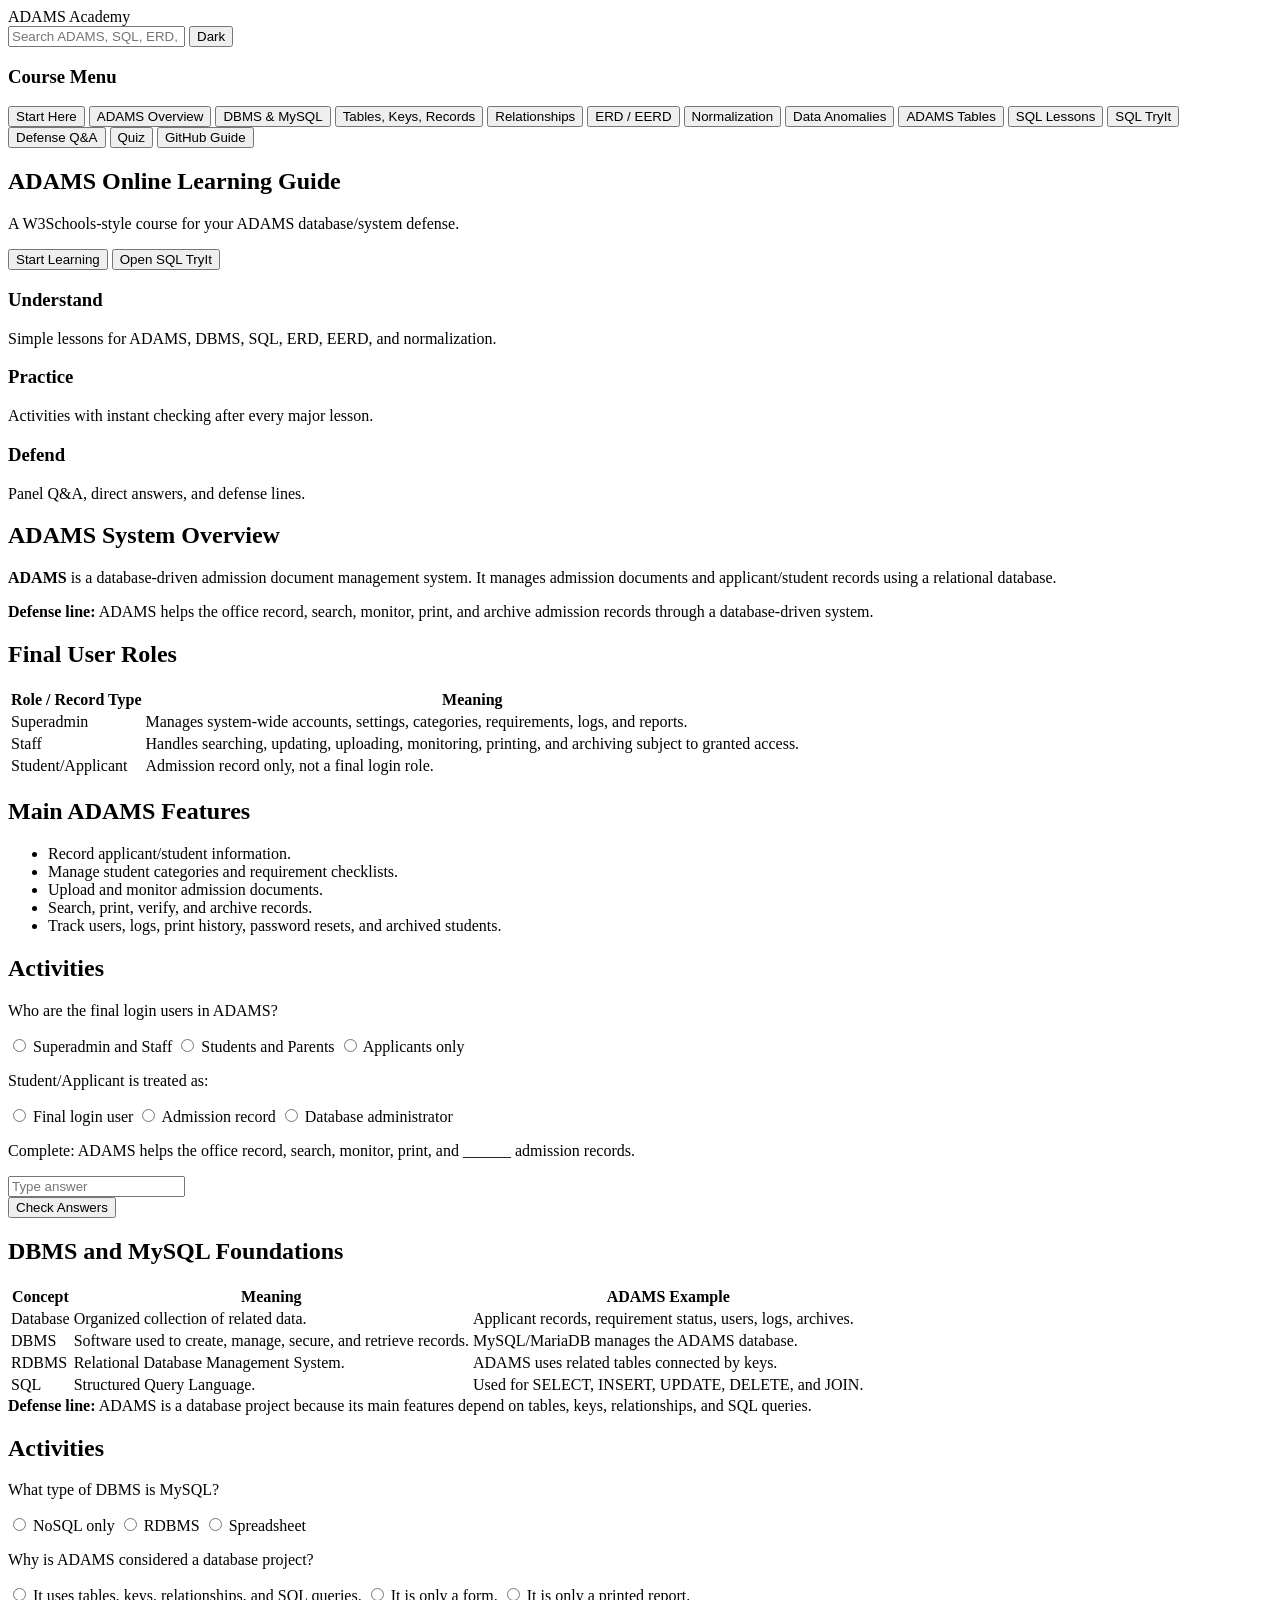
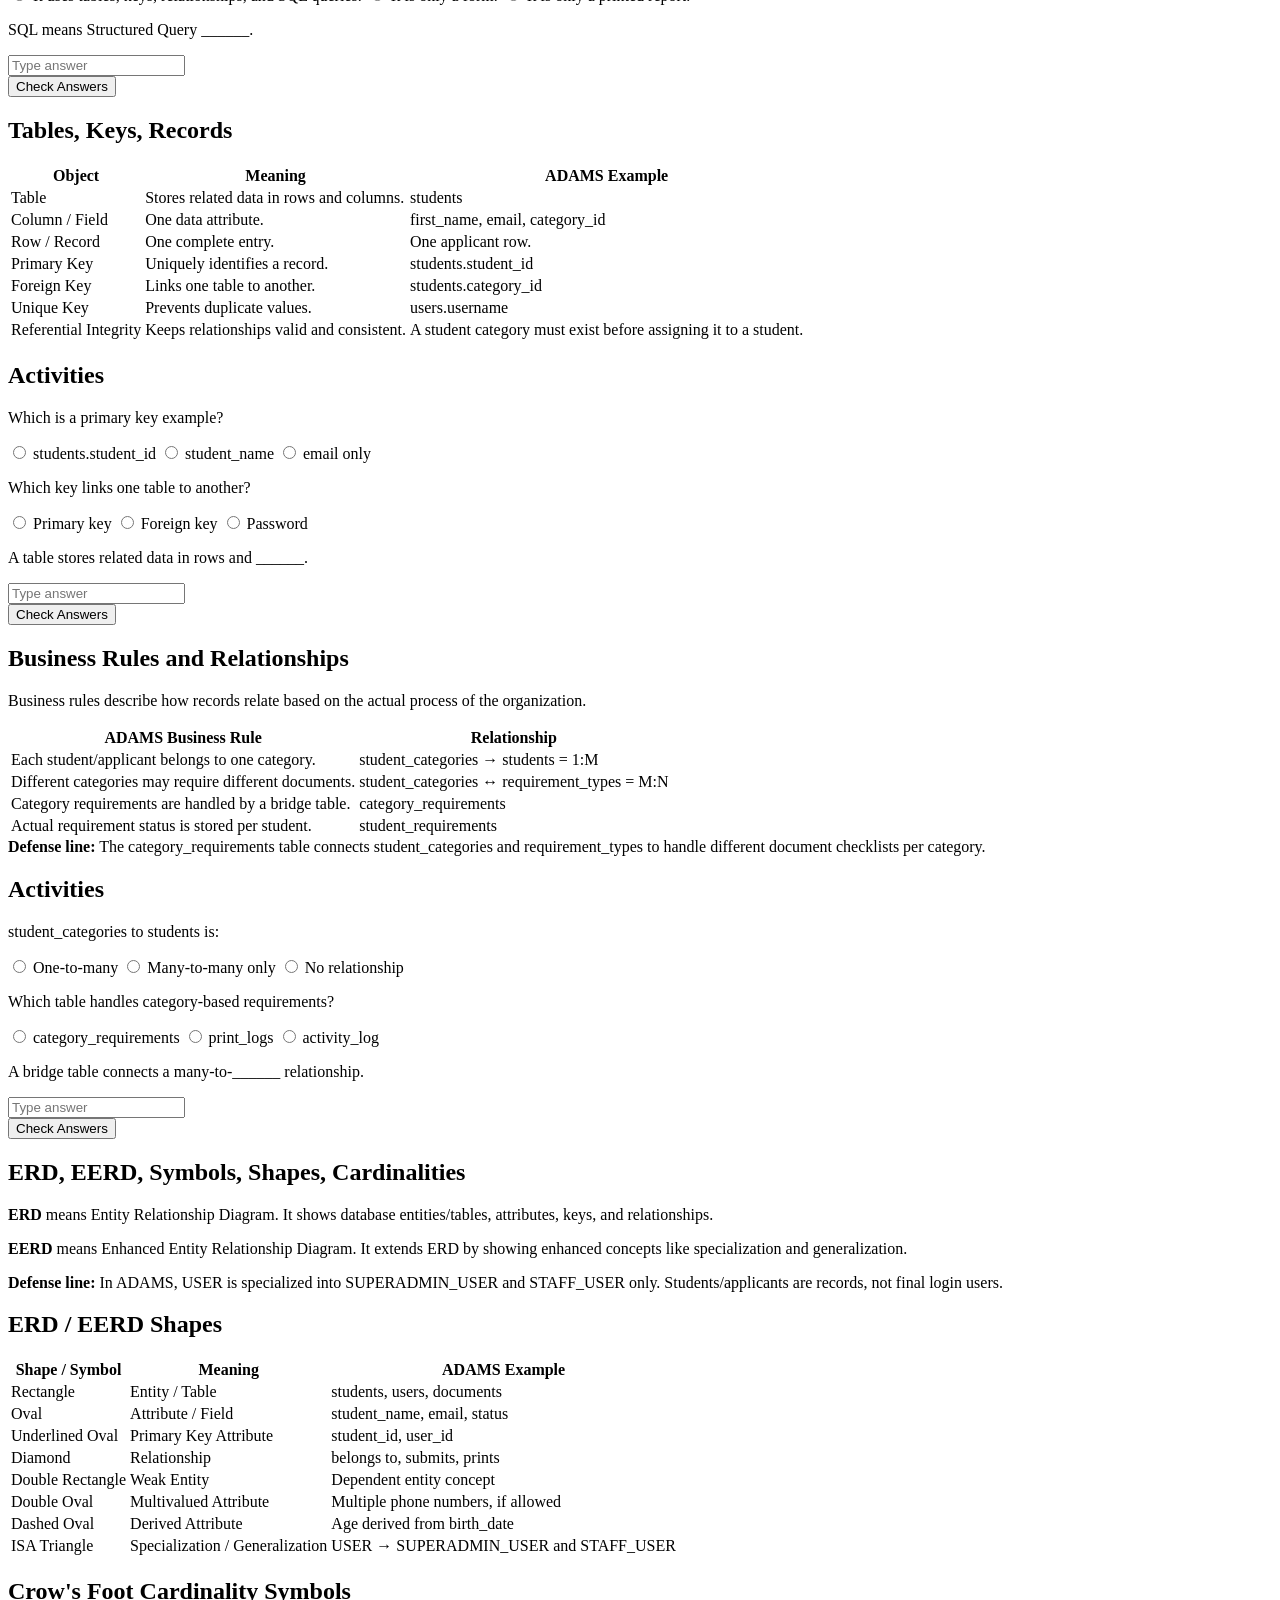
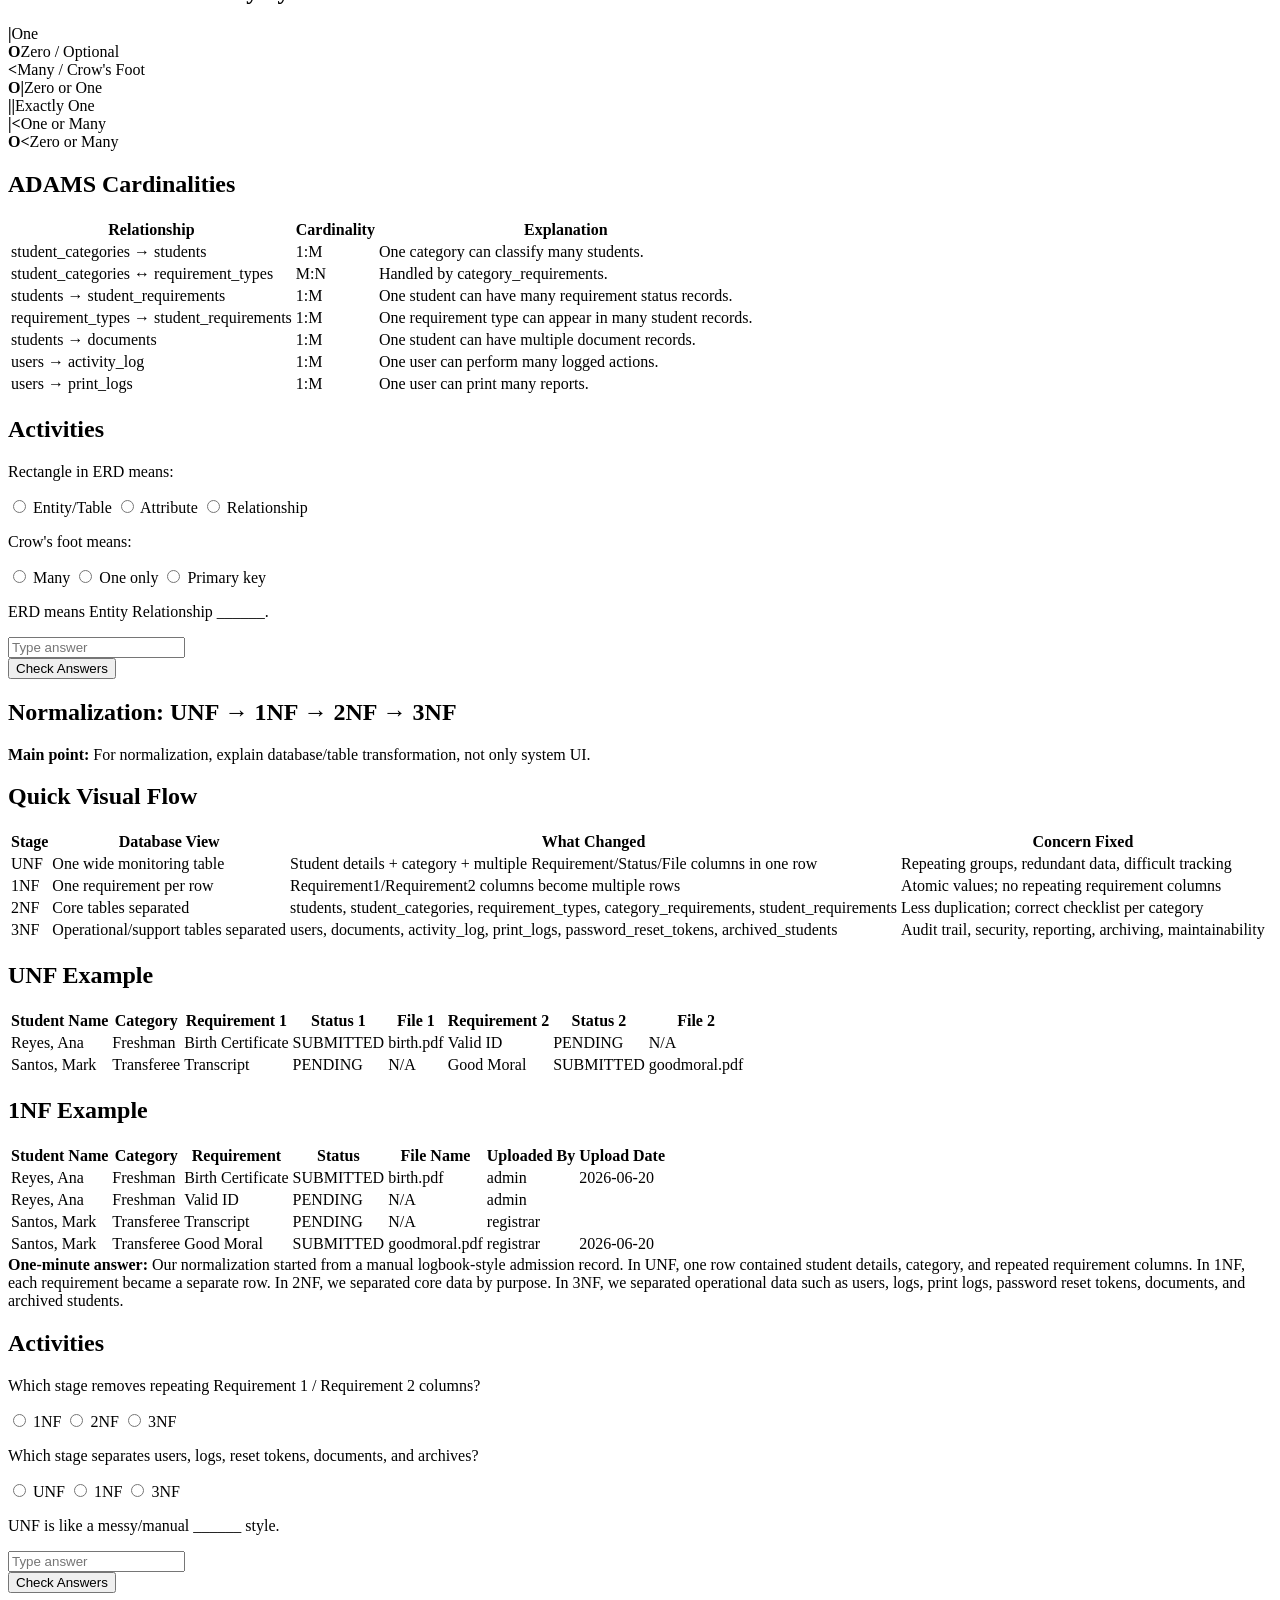
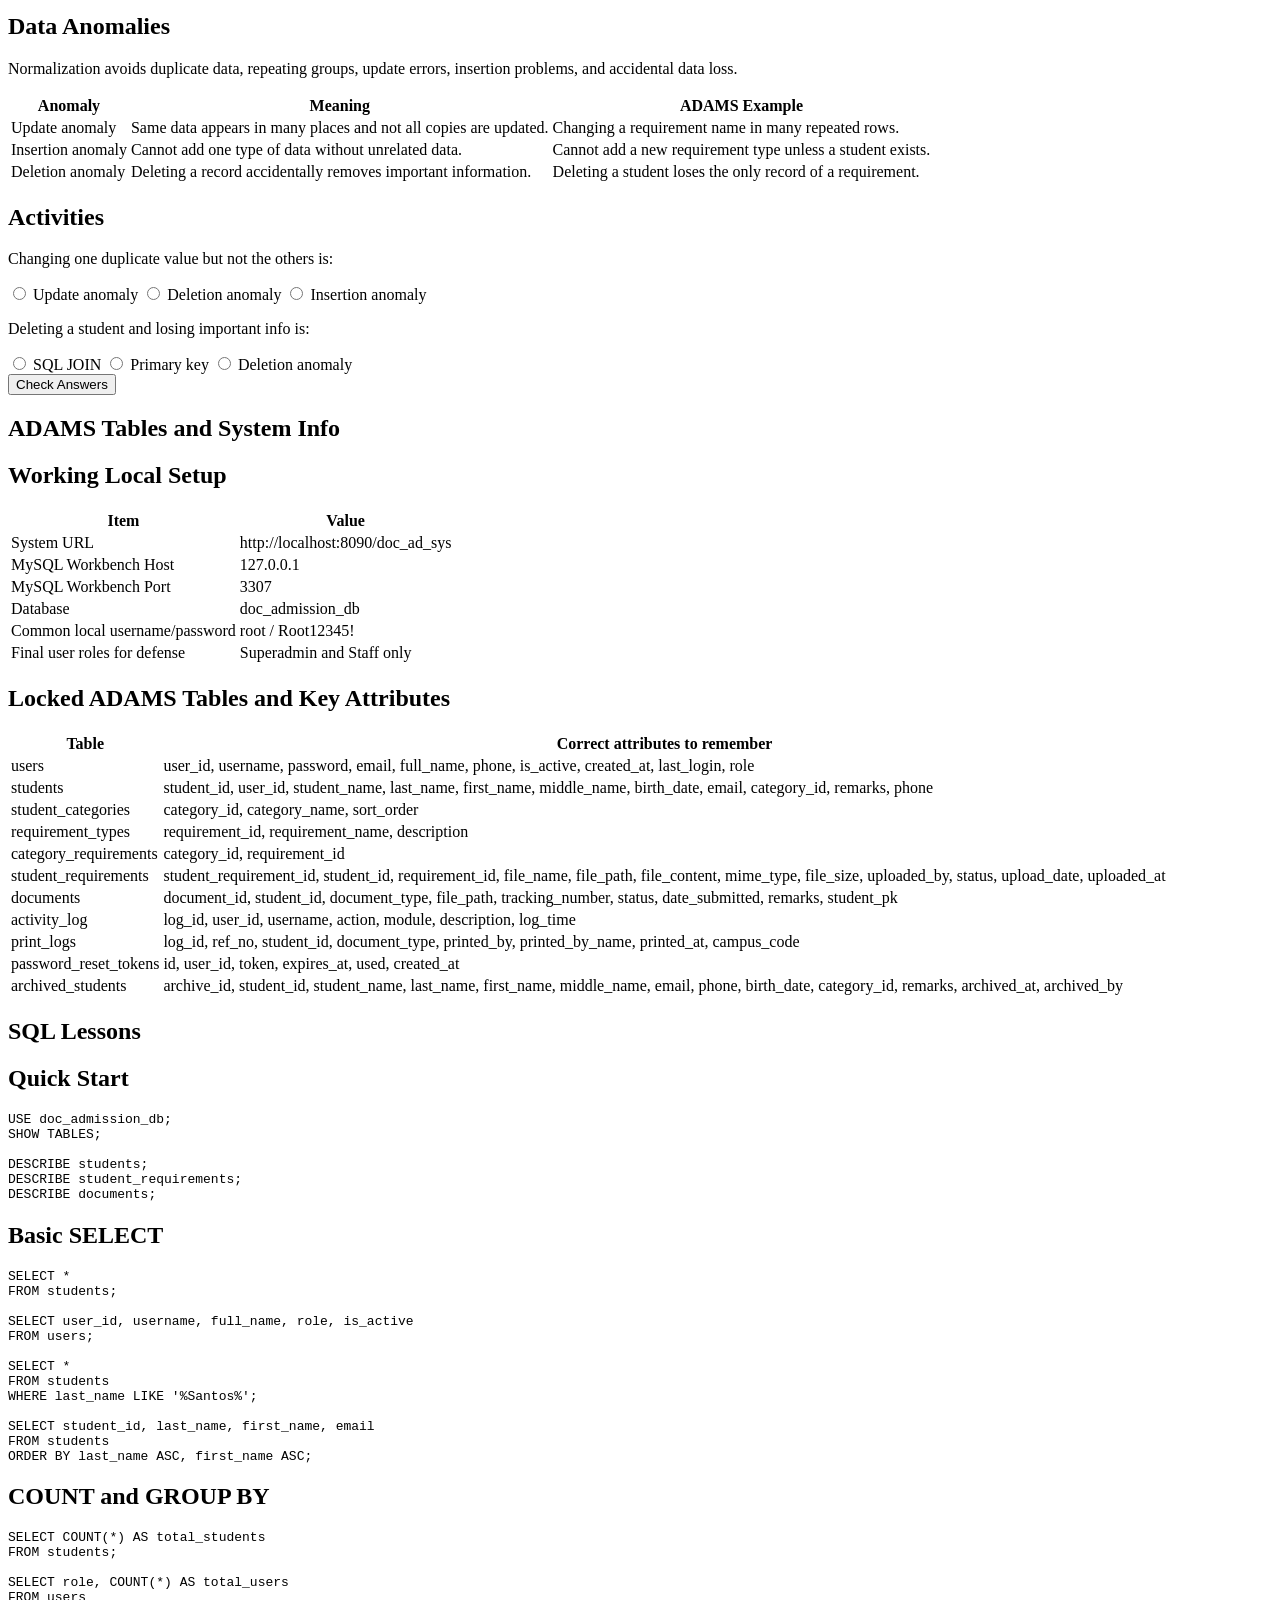
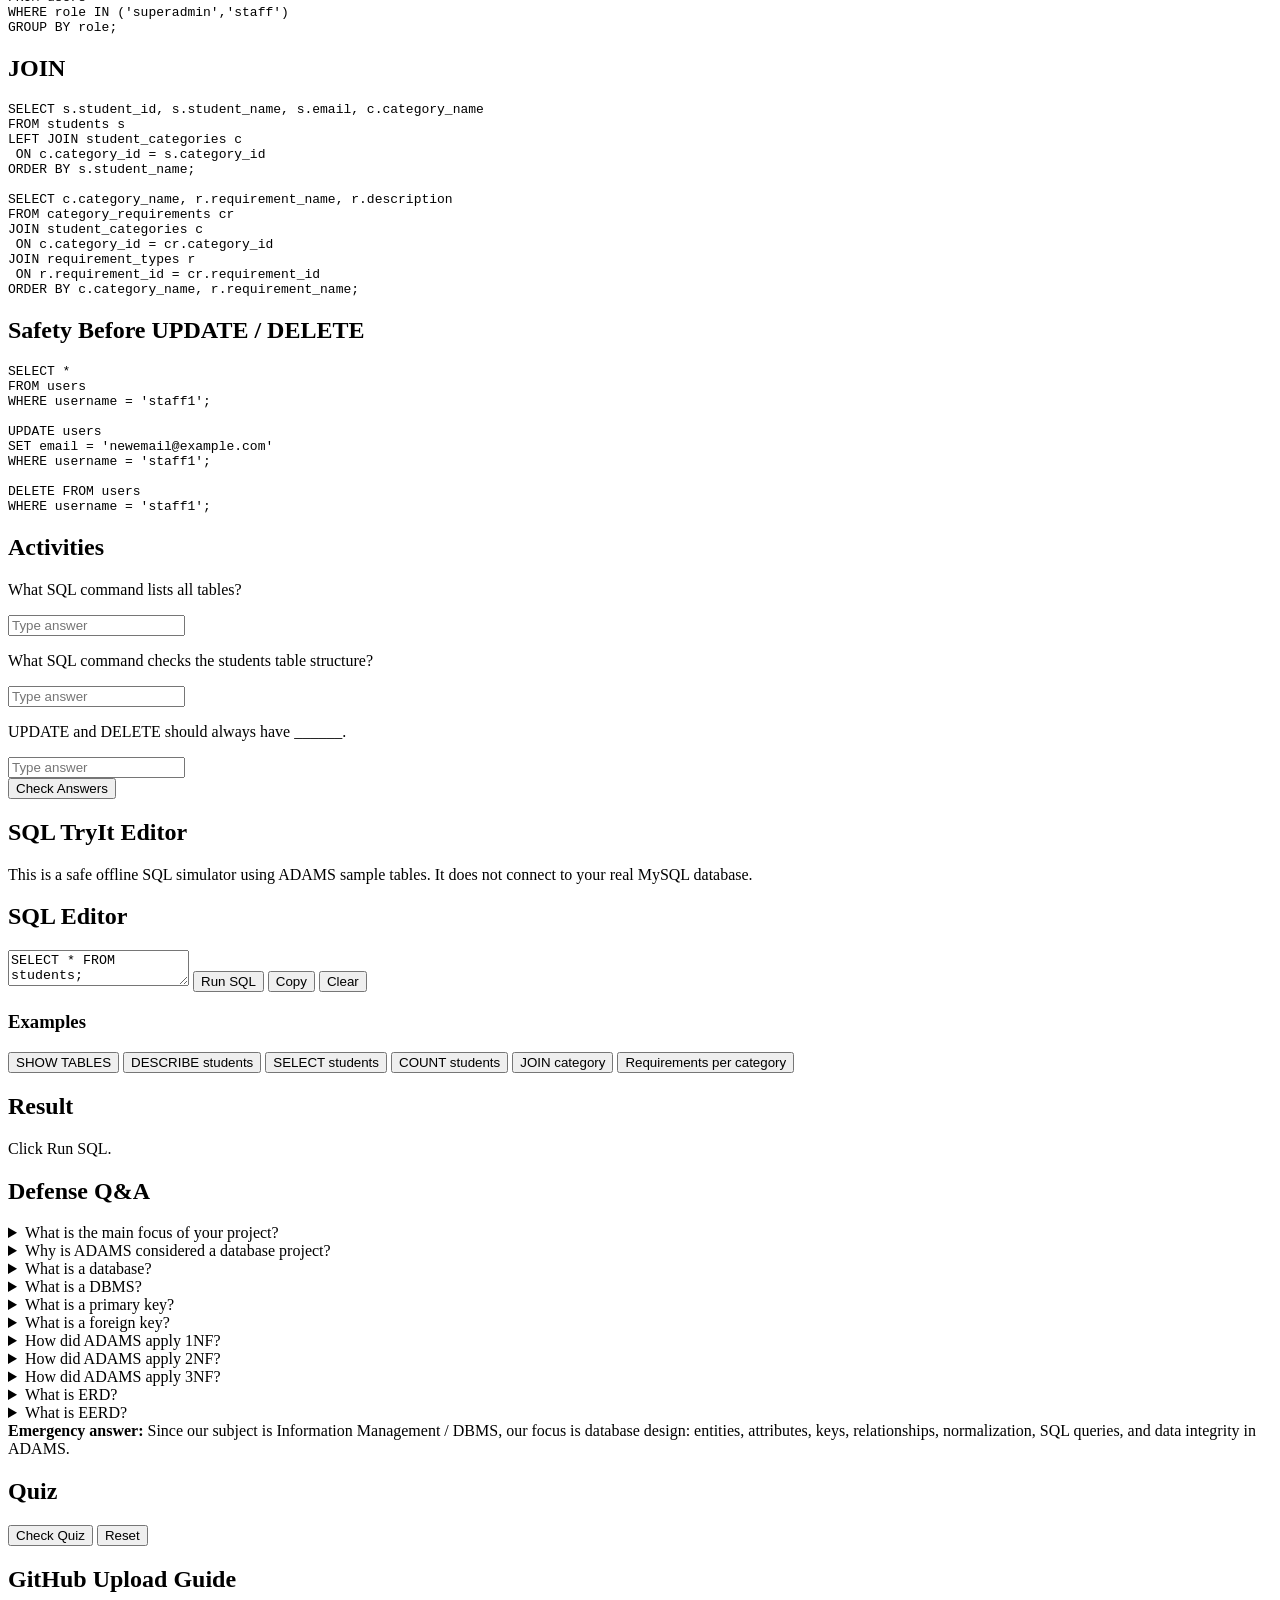
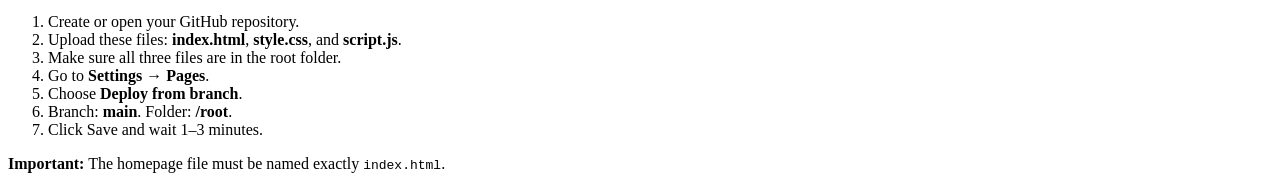
==== index.html @ 642e455b "Create index.html" ====
<!DOCTYPE html>
<html lang="en">
<head>
  <meta charset="UTF-8" />
  <meta name="viewport" content="width=device-width, initial-scale=1.0" />
  <title>ADAMS Online Learning Guide</title>
  <link rel="stylesheet" href="style.css" />
</head>
<body>
<header class="topbar">
  <div class="brand"><span>ADAMS</span> Academy</div>
  <input id="searchBox" type="text" placeholder="Search ADAMS, SQL, ERD, EERD, Normalization..." />
  <button onclick="toggleDark()">Dark</button>
</header>

<div class="layout">
  <aside class="sidebar">
    <h3>Course Menu</h3>
    <button onclick="showPage('home')">Start Here</button>
    <button onclick="showPage('overview')">ADAMS Overview</button>
    <button onclick="showPage('dbms')">DBMS & MySQL</button>
    <button onclick="showPage('objects')">Tables, Keys, Records</button>
    <button onclick="showPage('relationships')">Relationships</button>
    <button onclick="showPage('erd')">ERD / EERD</button>
    <button onclick="showPage('normalization')">Normalization</button>
    <button onclick="showPage('anomalies')">Data Anomalies</button>
    <button onclick="showPage('schema')">ADAMS Tables</button>
    <button onclick="showPage('sql')">SQL Lessons</button>
    <button onclick="showPage('tryit')">SQL TryIt</button>
    <button onclick="showPage('defense')">Defense Q&A</button>
    <button onclick="showPage('quiz')">Quiz</button>
    <button onclick="showPage('github')">GitHub Guide</button>
  </aside>

  <main class="content">
    <section id="home" class="page active">
      <div class="hero">
        <h1>ADAMS Online Learning Guide</h1>
        <p>A W3Schools-style course for your ADAMS database/system defense.</p>
        <button onclick="showPage('overview')">Start Learning</button>
        <button onclick="showPage('tryit')">Open SQL TryIt</button>
      </div>

      <div class="cards">
        <div class="card"><h3>Understand</h3><p>Simple lessons for ADAMS, DBMS, SQL, ERD, EERD, and normalization.</p></div>
        <div class="card"><h3>Practice</h3><p>Activities with instant checking after every major lesson.</p></div>
        <div class="card"><h3>Defend</h3><p>Panel Q&A, direct answers, and defense lines.</p></div>
      </div>
    </section>

    <section id="overview" class="page">
      <h1>ADAMS System Overview</h1>
      <p><b>ADAMS</b> is a database-driven admission document management system. It manages admission documents and applicant/student records using a relational database.</p>
      <div class="defense"><b>Defense line:</b> ADAMS helps the office record, search, monitor, print, and archive admission records through a database-driven system.</div>

      <h2>Final User Roles</h2>
      <table>
        <tr><th>Role / Record Type</th><th>Meaning</th></tr>
        <tr><td>Superadmin</td><td>Manages system-wide accounts, settings, categories, requirements, logs, and reports.</td></tr>
        <tr><td>Staff</td><td>Handles searching, updating, uploading, monitoring, printing, and archiving subject to granted access.</td></tr>
        <tr><td>Student/Applicant</td><td>Admission record only, not a final login role.</td></tr>
      </table>

      <h2>Main ADAMS Features</h2>
      <ul>
        <li>Record applicant/student information.</li>
        <li>Manage student categories and requirement checklists.</li>
        <li>Upload and monitor admission documents.</li>
        <li>Search, print, verify, and archive records.</li>
        <li>Track users, logs, print history, password resets, and archived students.</li>
      </ul>

      <div class="activity" data-activity>
        <h2>Activities</h2>
        <div class="q" data-answer="0">
          <p>Who are the final login users in ADAMS?</p>
          <label><input type="radio" name="ov1" value="0"> Superadmin and Staff</label>
          <label><input type="radio" name="ov1" value="1"> Students and Parents</label>
          <label><input type="radio" name="ov1" value="2"> Applicants only</label>
        </div>
        <div class="q" data-answer="1">
          <p>Student/Applicant is treated as:</p>
          <label><input type="radio" name="ov2" value="0"> Final login user</label>
          <label><input type="radio" name="ov2" value="1"> Admission record</label>
          <label><input type="radio" name="ov2" value="2"> Database administrator</label>
        </div>
        <div class="q" data-fill="archive">
          <p>Complete: ADAMS helps the office record, search, monitor, print, and ______ admission records.</p>
          <input placeholder="Type answer" />
        </div>
        <button onclick="checkActivity(this)">Check Answers</button>
        <div class="score"></div>
      </div>
    </section>

    <section id="dbms" class="page">
      <h1>DBMS and MySQL Foundations</h1>
      <table>
        <tr><th>Concept</th><th>Meaning</th><th>ADAMS Example</th></tr>
        <tr><td>Database</td><td>Organized collection of related data.</td><td>Applicant records, requirement status, users, logs, archives.</td></tr>
        <tr><td>DBMS</td><td>Software used to create, manage, secure, and retrieve records.</td><td>MySQL/MariaDB manages the ADAMS database.</td></tr>
        <tr><td>RDBMS</td><td>Relational Database Management System.</td><td>ADAMS uses related tables connected by keys.</td></tr>
        <tr><td>SQL</td><td>Structured Query Language.</td><td>Used for SELECT, INSERT, UPDATE, DELETE, and JOIN.</td></tr>
      </table>

      <div class="defense"><b>Defense line:</b> ADAMS is a database project because its main features depend on tables, keys, relationships, and SQL queries.</div>

      <div class="activity" data-activity>
        <h2>Activities</h2>
        <div class="q" data-answer="1">
          <p>What type of DBMS is MySQL?</p>
          <label><input type="radio" name="db1" value="0"> NoSQL only</label>
          <label><input type="radio" name="db1" value="1"> RDBMS</label>
          <label><input type="radio" name="db1" value="2"> Spreadsheet</label>
        </div>
        <div class="q" data-answer="0">
          <p>Why is ADAMS considered a database project?</p>
          <label><input type="radio" name="db2" value="0"> It uses tables, keys, relationships, and SQL queries.</label>
          <label><input type="radio" name="db2" value="1"> It is only a form.</label>
          <label><input type="radio" name="db2" value="2"> It is only a printed report.</label>
        </div>
        <div class="q" data-fill="language">
          <p>SQL means Structured Query ______.</p>
          <input placeholder="Type answer" />
        </div>
        <button onclick="checkActivity(this)">Check Answers</button>
        <div class="score"></div>
      </div>
    </section>

    <section id="objects" class="page">
      <h1>Tables, Keys, Records</h1>
      <table>
        <tr><th>Object</th><th>Meaning</th><th>ADAMS Example</th></tr>
        <tr><td>Table</td><td>Stores related data in rows and columns.</td><td>students</td></tr>
        <tr><td>Column / Field</td><td>One data attribute.</td><td>first_name, email, category_id</td></tr>
        <tr><td>Row / Record</td><td>One complete entry.</td><td>One applicant row.</td></tr>
        <tr><td>Primary Key</td><td>Uniquely identifies a record.</td><td>students.student_id</td></tr>
        <tr><td>Foreign Key</td><td>Links one table to another.</td><td>students.category_id</td></tr>
        <tr><td>Unique Key</td><td>Prevents duplicate values.</td><td>users.username</td></tr>
        <tr><td>Referential Integrity</td><td>Keeps relationships valid and consistent.</td><td>A student category must exist before assigning it to a student.</td></tr>
      </table>

      <div class="activity" data-activity>
        <h2>Activities</h2>
        <div class="q" data-answer="0">
          <p>Which is a primary key example?</p>
          <label><input type="radio" name="obj1" value="0"> students.student_id</label>
          <label><input type="radio" name="obj1" value="1"> student_name</label>
          <label><input type="radio" name="obj1" value="2"> email only</label>
        </div>
        <div class="q" data-answer="1">
          <p>Which key links one table to another?</p>
          <label><input type="radio" name="obj2" value="0"> Primary key</label>
          <label><input type="radio" name="obj2" value="1"> Foreign key</label>
          <label><input type="radio" name="obj2" value="2"> Password</label>
        </div>
        <div class="q" data-fill="columns">
          <p>A table stores related data in rows and ______.</p>
          <input placeholder="Type answer" />
        </div>
        <button onclick="checkActivity(this)">Check Answers</button>
        <div class="score"></div>
      </div>
    </section>

    <section id="relationships" class="page">
      <h1>Business Rules and Relationships</h1>
      <p>Business rules describe how records relate based on the actual process of the organization.</p>

      <table>
        <tr><th>ADAMS Business Rule</th><th>Relationship</th></tr>
        <tr><td>Each student/applicant belongs to one category.</td><td>student_categories → students = 1:M</td></tr>
        <tr><td>Different categories may require different documents.</td><td>student_categories ↔ requirement_types = M:N</td></tr>
        <tr><td>Category requirements are handled by a bridge table.</td><td>category_requirements</td></tr>
        <tr><td>Actual requirement status is stored per student.</td><td>student_requirements</td></tr>
      </table>

      <div class="defense"><b>Defense line:</b> The category_requirements table connects student_categories and requirement_types to handle different document checklists per category.</div>

      <div class="activity" data-activity>
        <h2>Activities</h2>
        <div class="q" data-answer="0">
          <p>student_categories to students is:</p>
          <label><input type="radio" name="rel1" value="0"> One-to-many</label>
          <label><input type="radio" name="rel1" value="1"> Many-to-many only</label>
          <label><input type="radio" name="rel1" value="2"> No relationship</label>
        </div>
        <div class="q" data-answer="0">
          <p>Which table handles category-based requirements?</p>
          <label><input type="radio" name="rel2" value="0"> category_requirements</label>
          <label><input type="radio" name="rel2" value="1"> print_logs</label>
          <label><input type="radio" name="rel2" value="2"> activity_log</label>
        </div>
        <div class="q" data-fill="many">
          <p>A bridge table connects a many-to-______ relationship.</p>
          <input placeholder="Type answer" />
        </div>
        <button onclick="checkActivity(this)">Check Answers</button>
        <div class="score"></div>
      </div>
    </section>

    <section id="erd" class="page">
      <h1>ERD, EERD, Symbols, Shapes, Cardinalities</h1>
      <p><b>ERD</b> means Entity Relationship Diagram. It shows database entities/tables, attributes, keys, and relationships.</p>
      <p><b>EERD</b> means Enhanced Entity Relationship Diagram. It extends ERD by showing enhanced concepts like specialization and generalization.</p>

      <div class="defense"><b>Defense line:</b> In ADAMS, USER is specialized into SUPERADMIN_USER and STAFF_USER only. Students/applicants are records, not final login users.</div>

      <h2>ERD / EERD Shapes</h2>
      <table>
        <tr><th>Shape / Symbol</th><th>Meaning</th><th>ADAMS Example</th></tr>
        <tr><td>Rectangle</td><td>Entity / Table</td><td>students, users, documents</td></tr>
        <tr><td>Oval</td><td>Attribute / Field</td><td>student_name, email, status</td></tr>
        <tr><td>Underlined Oval</td><td>Primary Key Attribute</td><td>student_id, user_id</td></tr>
        <tr><td>Diamond</td><td>Relationship</td><td>belongs to, submits, prints</td></tr>
        <tr><td>Double Rectangle</td><td>Weak Entity</td><td>Dependent entity concept</td></tr>
        <tr><td>Double Oval</td><td>Multivalued Attribute</td><td>Multiple phone numbers, if allowed</td></tr>
        <tr><td>Dashed Oval</td><td>Derived Attribute</td><td>Age derived from birth_date</td></tr>
        <tr><td>ISA Triangle</td><td>Specialization / Generalization</td><td>USER → SUPERADMIN_USER and STAFF_USER</td></tr>
      </table>

      <h2>Crow's Foot Cardinality Symbols</h2>
      <div class="symbols">
        <div><b>|</b><span>One</span></div>
        <div><b>O</b><span>Zero / Optional</span></div>
        <div><b>&lt;</b><span>Many / Crow's Foot</span></div>
        <div><b>O|</b><span>Zero or One</span></div>
        <div><b>||</b><span>Exactly One</span></div>
        <div><b>|&lt;</b><span>One or Many</span></div>
        <div><b>O&lt;</b><span>Zero or Many</span></div>
      </div>

      <h2>ADAMS Cardinalities</h2>
      <table>
        <tr><th>Relationship</th><th>Cardinality</th><th>Explanation</th></tr>
        <tr><td>student_categories → students</td><td>1:M</td><td>One category can classify many students.</td></tr>
        <tr><td>student_categories ↔ requirement_types</td><td>M:N</td><td>Handled by category_requirements.</td></tr>
        <tr><td>students → student_requirements</td><td>1:M</td><td>One student can have many requirement status records.</td></tr>
        <tr><td>requirement_types → student_requirements</td><td>1:M</td><td>One requirement type can appear in many student records.</td></tr>
        <tr><td>students → documents</td><td>1:M</td><td>One student can have multiple document records.</td></tr>
        <tr><td>users → activity_log</td><td>1:M</td><td>One user can perform many logged actions.</td></tr>
        <tr><td>users → print_logs</td><td>1:M</td><td>One user can print many reports.</td></tr>
      </table>

      <div class="activity" data-activity>
        <h2>Activities</h2>
        <div class="q" data-answer="0">
          <p>Rectangle in ERD means:</p>
          <label><input type="radio" name="erd1" value="0"> Entity/Table</label>
          <label><input type="radio" name="erd1" value="1"> Attribute</label>
          <label><input type="radio" name="erd1" value="2"> Relationship</label>
        </div>
        <div class="q" data-answer="0">
          <p>Crow's foot means:</p>
          <label><input type="radio" name="erd2" value="0"> Many</label>
          <label><input type="radio" name="erd2" value="1"> One only</label>
          <label><input type="radio" name="erd2" value="2"> Primary key</label>
        </div>
        <div class="q" data-fill="diagram">
          <p>ERD means Entity Relationship ______.</p>
          <input placeholder="Type answer" />
        </div>
        <button onclick="checkActivity(this)">Check Answers</button>
        <div class="score"></div>
      </div>
    </section>

    <section id="normalization" class="page">
      <h1>Normalization: UNF → 1NF → 2NF → 3NF</h1>
      <div class="note"><b>Main point:</b> For normalization, explain database/table transformation, not only system UI.</div>

      <h2>Quick Visual Flow</h2>
      <table>
        <tr><th>Stage</th><th>Database View</th><th>What Changed</th><th>Concern Fixed</th></tr>
        <tr><td>UNF</td><td>One wide monitoring table</td><td>Student details + category + multiple Requirement/Status/File columns in one row</td><td>Repeating groups, redundant data, difficult tracking</td></tr>
        <tr><td>1NF</td><td>One requirement per row</td><td>Requirement1/Requirement2 columns become multiple rows</td><td>Atomic values; no repeating requirement columns</td></tr>
        <tr><td>2NF</td><td>Core tables separated</td><td>students, student_categories, requirement_types, category_requirements, student_requirements</td><td>Less duplication; correct checklist per category</td></tr>
        <tr><td>3NF</td><td>Operational/support tables separated</td><td>users, documents, activity_log, print_logs, password_reset_tokens, archived_students</td><td>Audit trail, security, reporting, archiving, maintainability</td></tr>
      </table>

      <h2>UNF Example</h2>
      <table>
        <tr><th>Student Name</th><th>Category</th><th>Requirement 1</th><th>Status 1</th><th>File 1</th><th>Requirement 2</th><th>Status 2</th><th>File 2</th></tr>
        <tr><td>Reyes, Ana</td><td>Freshman</td><td>Birth Certificate</td><td>SUBMITTED</td><td>birth.pdf</td><td>Valid ID</td><td>PENDING</td><td>N/A</td></tr>
        <tr><td>Santos, Mark</td><td>Transferee</td><td>Transcript</td><td>PENDING</td><td>N/A</td><td>Good Moral</td><td>SUBMITTED</td><td>goodmoral.pdf</td></tr>
      </table>

      <h2>1NF Example</h2>
      <table>
        <tr><th>Student Name</th><th>Category</th><th>Requirement</th><th>Status</th><th>File Name</th><th>Uploaded By</th><th>Upload Date</th></tr>
        <tr><td>Reyes, Ana</td><td>Freshman</td><td>Birth Certificate</td><td>SUBMITTED</td><td>birth.pdf</td><td>admin</td><td>2026-06-20</td></tr>
        <tr><td>Reyes, Ana</td><td>Freshman</td><td>Valid ID</td><td>PENDING</td><td>N/A</td><td>admin</td><td></td></tr>
        <tr><td>Santos, Mark</td><td>Transferee</td><td>Transcript</td><td>PENDING</td><td>N/A</td><td>registrar</td><td></td></tr>
        <tr><td>Santos, Mark</td><td>Transferee</td><td>Good Moral</td><td>SUBMITTED</td><td>goodmoral.pdf</td><td>registrar</td><td>2026-06-20</td></tr>
      </table>

      <div class="defense">
        <b>One-minute answer:</b> Our normalization started from a manual logbook-style admission record. In UNF, one row contained student details, category, and repeated requirement columns. In 1NF, each requirement became a separate row. In 2NF, we separated core data by purpose. In 3NF, we separated operational data such as users, logs, print logs, password reset tokens, documents, and archived students.
      </div>

      <div class="activity" data-activity>
        <h2>Activities</h2>
        <div class="q" data-answer="0">
          <p>Which stage removes repeating Requirement 1 / Requirement 2 columns?</p>
          <label><input type="radio" name="n1" value="0"> 1NF</label>
          <label><input type="radio" name="n1" value="1"> 2NF</label>
          <label><input type="radio" name="n1" value="2"> 3NF</label>
        </div>
        <div class="q" data-answer="2">
          <p>Which stage separates users, logs, reset tokens, documents, and archives?</p>
          <label><input type="radio" name="n2" value="0"> UNF</label>
          <label><input type="radio" name="n2" value="1"> 1NF</label>
          <label><input type="radio" name="n2" value="2"> 3NF</label>
        </div>
        <div class="q" data-fill="logbook">
          <p>UNF is like a messy/manual ______ style.</p>
          <input placeholder="Type answer" />
        </div>
        <button onclick="checkActivity(this)">Check Answers</button>
        <div class="score"></div>
      </div>
    </section>

    <section id="anomalies" class="page">
      <h1>Data Anomalies</h1>
      <p>Normalization avoids duplicate data, repeating groups, update errors, insertion problems, and accidental data loss.</p>
      <table>
        <tr><th>Anomaly</th><th>Meaning</th><th>ADAMS Example</th></tr>
        <tr><td>Update anomaly</td><td>Same data appears in many places and not all copies are updated.</td><td>Changing a requirement name in many repeated rows.</td></tr>
        <tr><td>Insertion anomaly</td><td>Cannot add one type of data without unrelated data.</td><td>Cannot add a new requirement type unless a student exists.</td></tr>
        <tr><td>Deletion anomaly</td><td>Deleting a record accidentally removes important information.</td><td>Deleting a student loses the only record of a requirement.</td></tr>
      </table>

      <div class="activity" data-activity>
        <h2>Activities</h2>
        <div class="q" data-answer="0">
          <p>Changing one duplicate value but not the others is:</p>
          <label><input type="radio" name="a1" value="0"> Update anomaly</label>
          <label><input type="radio" name="a1" value="1"> Deletion anomaly</label>
          <label><input type="radio" name="a1" value="2"> Insertion anomaly</label>
        </div>
        <div class="q" data-answer="2">
          <p>Deleting a student and losing important info is:</p>
          <label><input type="radio" name="a2" value="0"> SQL JOIN</label>
          <label><input type="radio" name="a2" value="1"> Primary key</label>
          <label><input type="radio" name="a2" value="2"> Deletion anomaly</label>
        </div>
        <button onclick="checkActivity(this)">Check Answers</button>
        <div class="score"></div>
      </div>
    </section>

    <section id="schema" class="page">
      <h1>ADAMS Tables and System Info</h1>
      <h2>Working Local Setup</h2>
      <table>
        <tr><th>Item</th><th>Value</th></tr>
        <tr><td>System URL</td><td>http://localhost:8090/doc_ad_sys</td></tr>
        <tr><td>MySQL Workbench Host</td><td>127.0.0.1</td></tr>
        <tr><td>MySQL Workbench Port</td><td>3307</td></tr>
        <tr><td>Database</td><td>doc_admission_db</td></tr>
        <tr><td>Common local username/password</td><td>root / Root12345!</td></tr>
        <tr><td>Final user roles for defense</td><td>Superadmin and Staff only</td></tr>
      </table>

      <h2>Locked ADAMS Tables and Key Attributes</h2>
      <table>
        <tr><th>Table</th><th>Correct attributes to remember</th></tr>
        <tr><td>users</td><td>user_id, username, password, email, full_name, phone, is_active, created_at, last_login, role</td></tr>
        <tr><td>students</td><td>student_id, user_id, student_name, last_name, first_name, middle_name, birth_date, email, category_id, remarks, phone</td></tr>
        <tr><td>student_categories</td><td>category_id, category_name, sort_order</td></tr>
        <tr><td>requirement_types</td><td>requirement_id, requirement_name, description</td></tr>
        <tr><td>category_requirements</td><td>category_id, requirement_id</td></tr>
        <tr><td>student_requirements</td><td>student_requirement_id, student_id, requirement_id, file_name, file_path, file_content, mime_type, file_size, uploaded_by, status, upload_date, uploaded_at</td></tr>
        <tr><td>documents</td><td>document_id, student_id, document_type, file_path, tracking_number, status, date_submitted, remarks, student_pk</td></tr>
        <tr><td>activity_log</td><td>log_id, user_id, username, action, module, description, log_time</td></tr>
        <tr><td>print_logs</td><td>log_id, ref_no, student_id, document_type, printed_by, printed_by_name, printed_at, campus_code</td></tr>
        <tr><td>password_reset_tokens</td><td>id, user_id, token, expires_at, used, created_at</td></tr>
        <tr><td>archived_students</td><td>archive_id, student_id, student_name, last_name, first_name, middle_name, email, phone, birth_date, category_id, remarks, archived_at, archived_by</td></tr>
      </table>
    </section>

    <section id="sql" class="page">
      <h1>SQL Lessons</h1>

      <h2>Quick Start</h2>
      <pre><code>USE doc_admission_db;
SHOW TABLES;

DESCRIBE students;
DESCRIBE student_requirements;
DESCRIBE documents;</code></pre>

      <h2>Basic SELECT</h2>
      <pre><code>SELECT *
FROM students;

SELECT user_id, username, full_name, role, is_active
FROM users;

SELECT *
FROM students
WHERE last_name LIKE '%Santos%';

SELECT student_id, last_name, first_name, email
FROM students
ORDER BY last_name ASC, first_name ASC;</code></pre>

      <h2>COUNT and GROUP BY</h2>
      <pre><code>SELECT COUNT(*) AS total_students
FROM students;

SELECT role, COUNT(*) AS total_users
FROM users
WHERE role IN ('superadmin','staff')
GROUP BY role;</code></pre>

      <h2>JOIN</h2>
      <pre><code>SELECT s.student_id, s.student_name, s.email, c.category_name
FROM students s
LEFT JOIN student_categories c
 ON c.category_id = s.category_id
ORDER BY s.student_name;

SELECT c.category_name, r.requirement_name, r.description
FROM category_requirements cr
JOIN student_categories c
 ON c.category_id = cr.category_id
JOIN requirement_types r
 ON r.requirement_id = cr.requirement_id
ORDER BY c.category_name, r.requirement_name;</code></pre>

      <h2>Safety Before UPDATE / DELETE</h2>
      <pre><code>SELECT *
FROM users
WHERE username = 'staff1';

UPDATE users
SET email = 'newemail@example.com'
WHERE username = 'staff1';

DELETE FROM users
WHERE username = 'staff1';</code></pre>

      <div class="activity" data-activity>
        <h2>Activities</h2>
        <div class="q" data-fill="show tables">
          <p>What SQL command lists all tables?</p>
          <input placeholder="Type answer" />
        </div>
        <div class="q" data-fill="describe students">
          <p>What SQL command checks the students table structure?</p>
          <input placeholder="Type answer" />
        </div>
        <div class="q" data-fill="where">
          <p>UPDATE and DELETE should always have ______.</p>
          <input placeholder="Type answer" />
        </div>
        <button onclick="checkActivity(this)">Check Answers</button>
        <div class="score"></div>
      </div>
    </section>

    <section id="tryit" class="page">
      <h1>SQL TryIt Editor</h1>
      <p>This is a safe offline SQL simulator using ADAMS sample tables. It does not connect to your real MySQL database.</p>

      <div class="tryit">
        <div>
          <h2>SQL Editor</h2>
          <textarea id="sqlEditor">SELECT * FROM students;</textarea>
          <button onclick="runSQL()">Run SQL</button>
          <button onclick="copySQL()">Copy</button>
          <button onclick="clearSQL()">Clear</button>

          <h3>Examples</h3>
          <button onclick="loadSQL('SHOW TABLES;')">SHOW TABLES</button>
          <button onclick="loadSQL('DESCRIBE students;')">DESCRIBE students</button>
          <button onclick="loadSQL('SELECT * FROM students;')">SELECT students</button>
          <button onclick="loadSQL('SELECT COUNT(*) AS total_students FROM students;')">COUNT students</button>
          <button onclick="loadSQL(`SELECT s.student_id, s.student_name, c.category_name\nFROM students s\nLEFT JOIN student_categories c\n ON c.category_id = s.category_id;`)">JOIN category</button>
          <button onclick="loadSQL(`SELECT c.category_name, r.requirement_name\nFROM category_requirements cr\nJOIN student_categories c ON c.category_id = cr.category_id\nJOIN requirement_types r ON r.requirement_id = cr.requirement_id;`)">Requirements per category</button>
        </div>

        <div>
          <h2>Result</h2>
          <div id="sqlResult" class="result">Click Run SQL.</div>
        </div>
      </div>
    </section>

    <section id="defense" class="page">
      <h1>Defense Q&A</h1>
      <details><summary>What is the main focus of your project?</summary><p>ADAMS manages admission documents and applicant/student records using a relational database.</p></details>
      <details><summary>Why is ADAMS considered a database project?</summary><p>Its features depend on tables, keys, relationships, and SQL queries.</p></details>
      <details><summary>What is a database?</summary><p>A database is an organized collection of related data that can be stored, searched, updated, and managed.</p></details>
      <details><summary>What is a DBMS?</summary><p>A DBMS is software used to create, manage, secure, and retrieve records from a database.</p></details>
      <details><summary>What is a primary key?</summary><p>A primary key uniquely identifies each record. In ADAMS, students.student_id identifies each student.</p></details>
      <details><summary>What is a foreign key?</summary><p>A foreign key links one table to another. In ADAMS, students.category_id links to student_categories.category_id.</p></details>
      <details><summary>How did ADAMS apply 1NF?</summary><p>By removing repeating groups and making each requirement a separate record.</p></details>
      <details><summary>How did ADAMS apply 2NF?</summary><p>By separating student data, category data, requirement type data, category requirements, and student requirements.</p></details>
      <details><summary>How did ADAMS apply 3NF?</summary><p>By separating users, activity logs, print logs, password reset tokens, documents, and archived records.</p></details>
      <details><summary>What is ERD?</summary><p>An ERD shows tables, attributes, keys, and relationships.</p></details>
      <details><summary>What is EERD?</summary><p>An EERD extends ERD with enhanced concepts like specialization and generalization.</p></details>

      <div class="defense"><b>Emergency answer:</b> Since our subject is Information Management / DBMS, our focus is database design: entities, attributes, keys, relationships, normalization, SQL queries, and data integrity in ADAMS.</div>
    </section>

    <section id="quiz" class="page">
      <h1>Quiz</h1>
      <div id="quizBox"></div>
      <button onclick="checkQuiz()">Check Quiz</button>
      <button onclick="resetQuiz()">Reset</button>
      <div id="quizScore" class="score"></div>
    </section>

    <section id="github" class="page">
      <h1>GitHub Upload Guide</h1>
      <ol>
        <li>Create or open your GitHub repository.</li>
        <li>Upload these files: <b>index.html</b>, <b>style.css</b>, and <b>script.js</b>.</li>
        <li>Make sure all three files are in the root folder.</li>
        <li>Go to <b>Settings → Pages</b>.</li>
        <li>Choose <b>Deploy from branch</b>.</li>
        <li>Branch: <b>main</b>. Folder: <b>/root</b>.</li>
        <li>Click Save and wait 1–3 minutes.</li>
      </ol>
      <div class="note"><b>Important:</b> The homepage file must be named exactly <code>index.html</code>.</div>
    </section>
  </main>
</div>

<script src="script.js"></script>
</body>
</html>
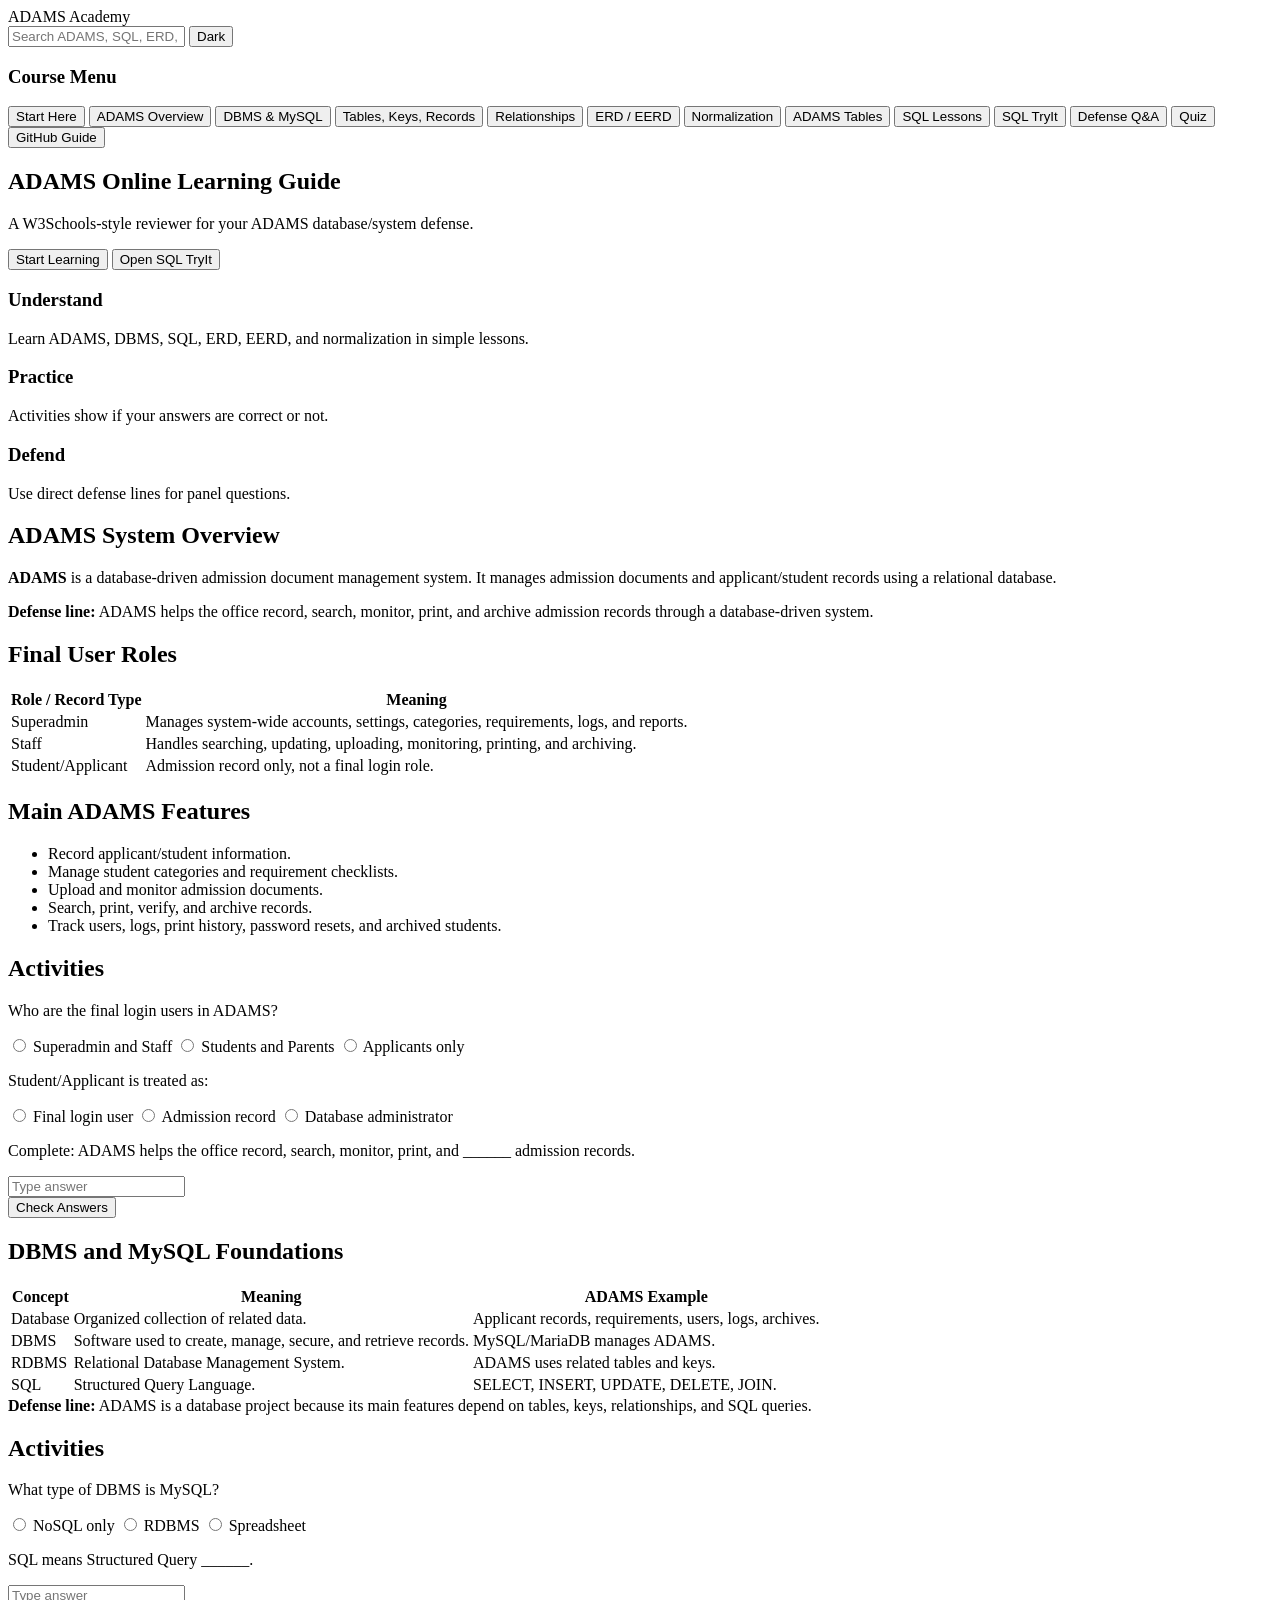
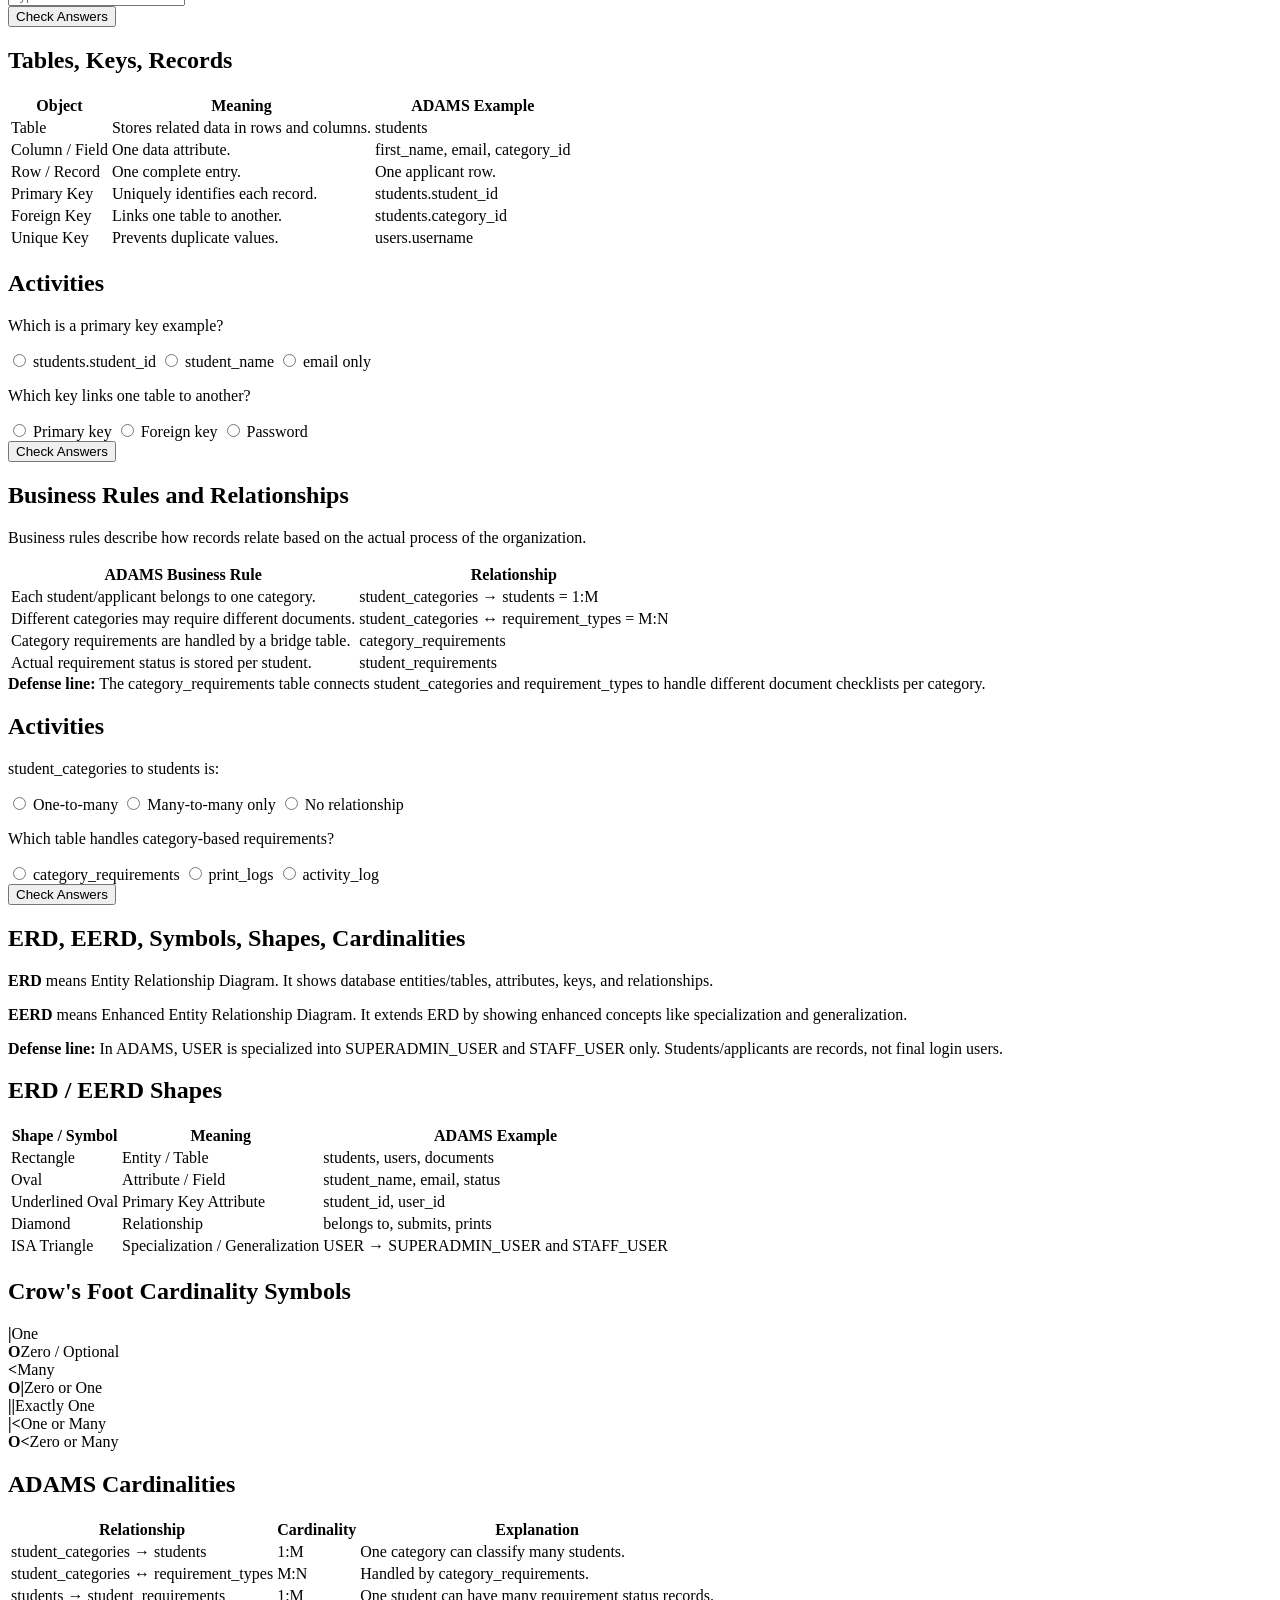
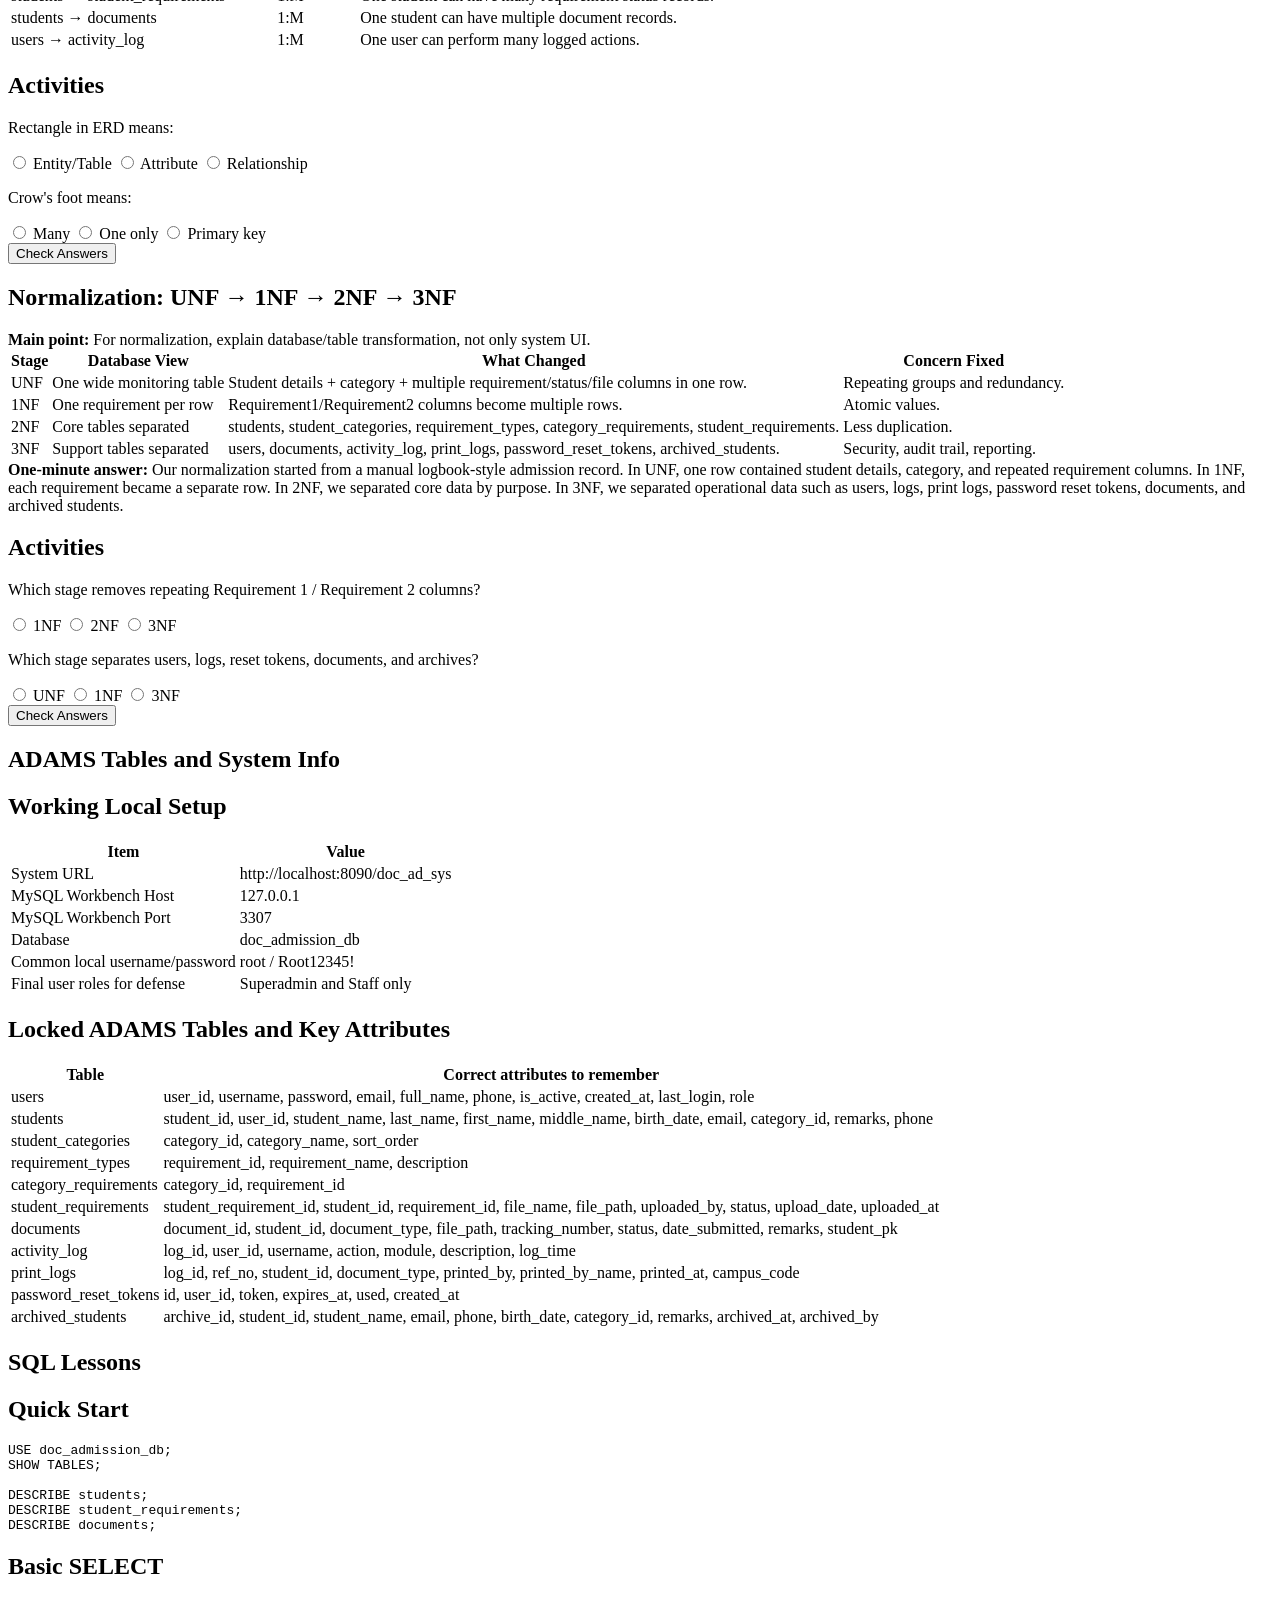
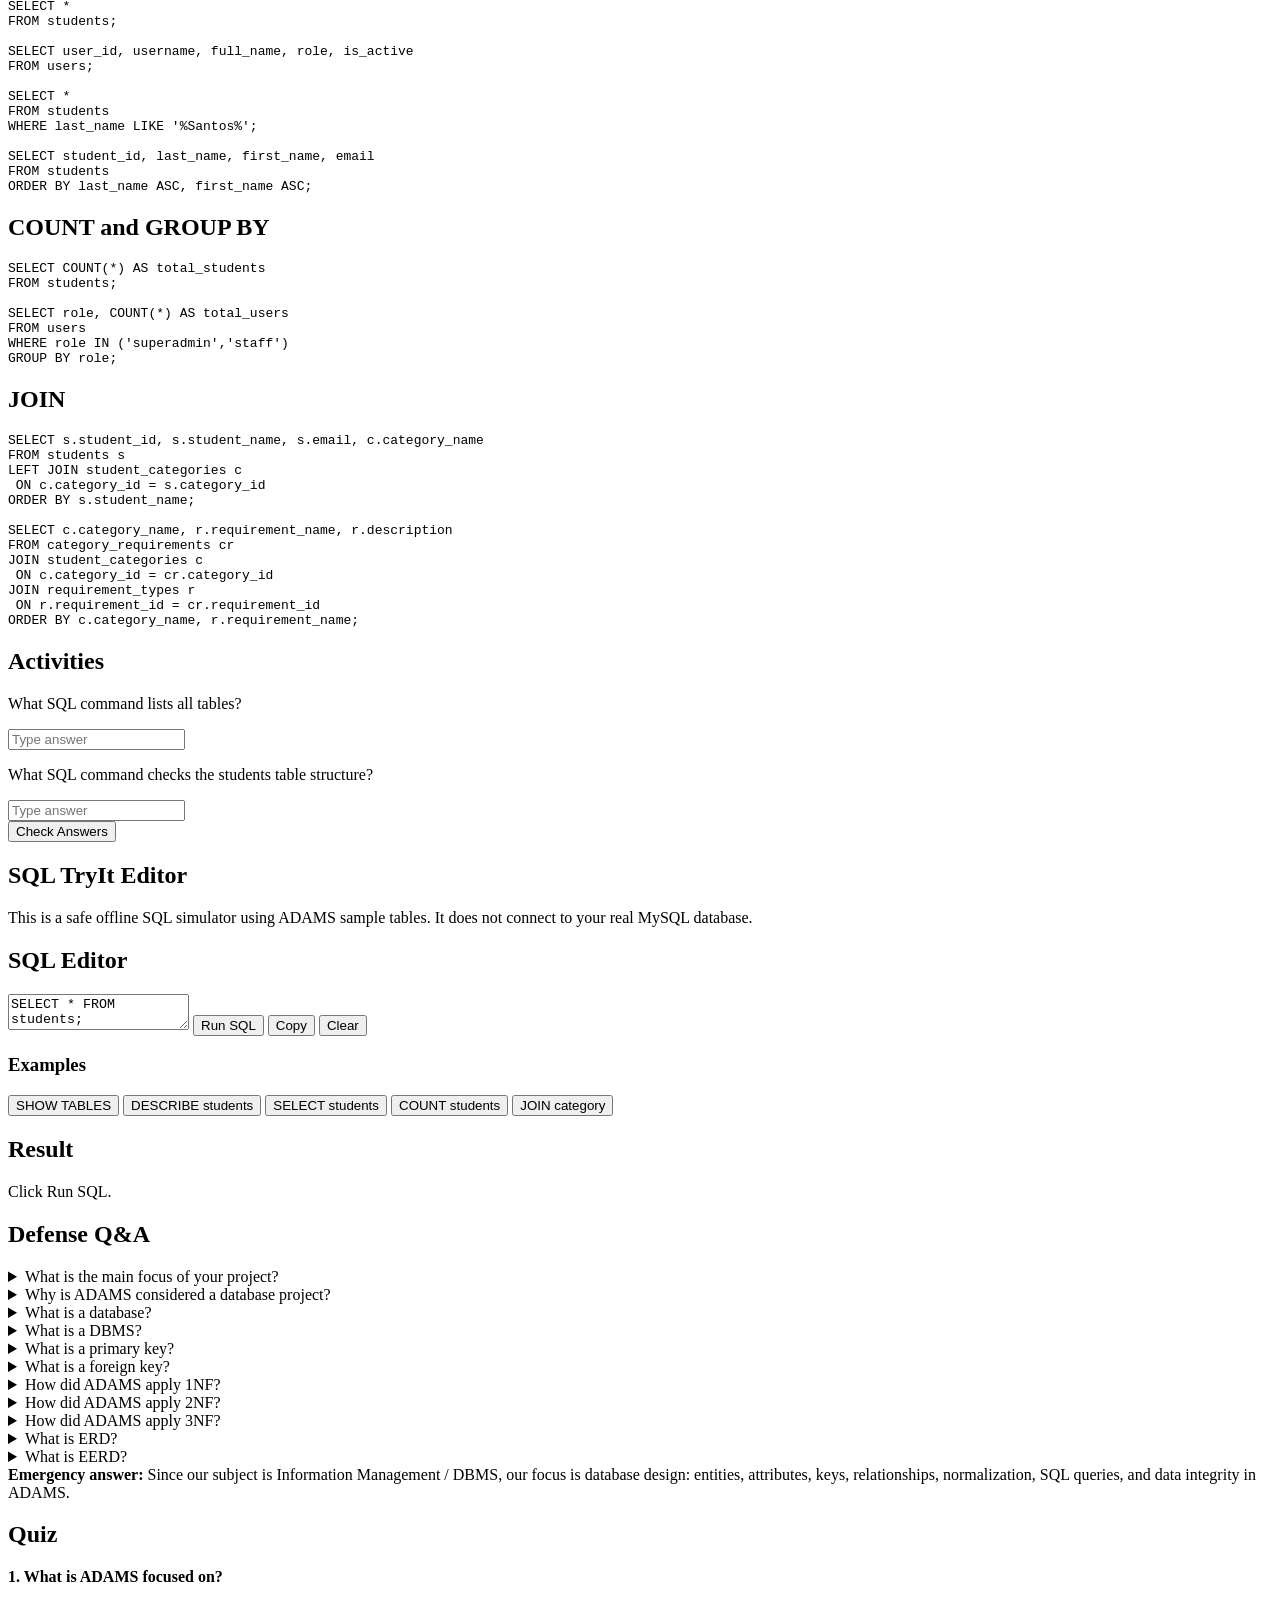
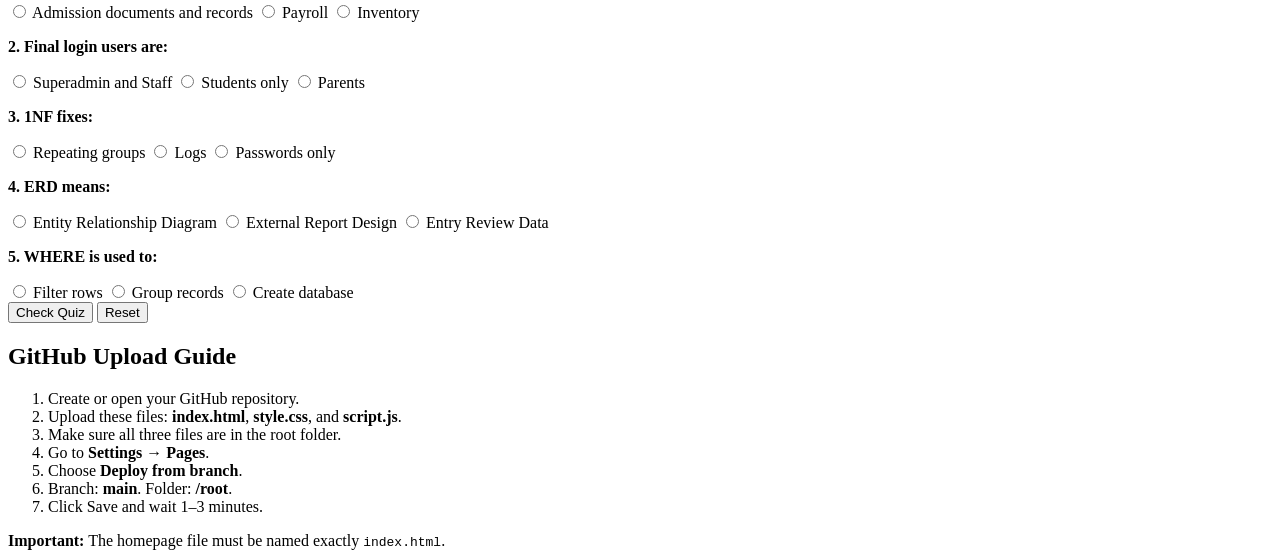
==== commit ac53f5c3: "Refine content and structure in index.html Updated text for clarity and improved descriptions in var" ====
--- a/index.html
+++ b/index.html
@@ -7,6 +7,7 @@
   <link rel="stylesheet" href="style.css" />
 </head>
 <body>
+
 <header class="topbar">
   <div class="brand"><span>ADAMS</span> Academy</div>
   <input id="searchBox" type="text" placeholder="Search ADAMS, SQL, ERD, EERD, Normalization..." />
@@ -23,7 +24,6 @@
     <button onclick="showPage('relationships')">Relationships</button>
     <button onclick="showPage('erd')">ERD / EERD</button>
     <button onclick="showPage('normalization')">Normalization</button>
-    <button onclick="showPage('anomalies')">Data Anomalies</button>
     <button onclick="showPage('schema')">ADAMS Tables</button>
     <button onclick="showPage('sql')">SQL Lessons</button>
     <button onclick="showPage('tryit')">SQL TryIt</button>
@@ -33,31 +33,44 @@
   </aside>
 
   <main class="content">
+
     <section id="home" class="page active">
       <div class="hero">
         <h1>ADAMS Online Learning Guide</h1>
-        <p>A W3Schools-style course for your ADAMS database/system defense.</p>
+        <p>A W3Schools-style reviewer for your ADAMS database/system defense.</p>
         <button onclick="showPage('overview')">Start Learning</button>
         <button onclick="showPage('tryit')">Open SQL TryIt</button>
       </div>
 
       <div class="cards">
-        <div class="card"><h3>Understand</h3><p>Simple lessons for ADAMS, DBMS, SQL, ERD, EERD, and normalization.</p></div>
-        <div class="card"><h3>Practice</h3><p>Activities with instant checking after every major lesson.</p></div>
-        <div class="card"><h3>Defend</h3><p>Panel Q&A, direct answers, and defense lines.</p></div>
+        <div class="card">
+          <h3>Understand</h3>
+          <p>Learn ADAMS, DBMS, SQL, ERD, EERD, and normalization in simple lessons.</p>
+        </div>
+        <div class="card">
+          <h3>Practice</h3>
+          <p>Activities show if your answers are correct or not.</p>
+        </div>
+        <div class="card">
+          <h3>Defend</h3>
+          <p>Use direct defense lines for panel questions.</p>
+        </div>
       </div>
     </section>
 
     <section id="overview" class="page">
       <h1>ADAMS System Overview</h1>
       <p><b>ADAMS</b> is a database-driven admission document management system. It manages admission documents and applicant/student records using a relational database.</p>
-      <div class="defense"><b>Defense line:</b> ADAMS helps the office record, search, monitor, print, and archive admission records through a database-driven system.</div>
+
+      <div class="defense">
+        <b>Defense line:</b> ADAMS helps the office record, search, monitor, print, and archive admission records through a database-driven system.
+      </div>
 
       <h2>Final User Roles</h2>
       <table>
         <tr><th>Role / Record Type</th><th>Meaning</th></tr>
         <tr><td>Superadmin</td><td>Manages system-wide accounts, settings, categories, requirements, logs, and reports.</td></tr>
-        <tr><td>Staff</td><td>Handles searching, updating, uploading, monitoring, printing, and archiving subject to granted access.</td></tr>
+        <tr><td>Staff</td><td>Handles searching, updating, uploading, monitoring, printing, and archiving.</td></tr>
         <tr><td>Student/Applicant</td><td>Admission record only, not a final login role.</td></tr>
       </table>
 
@@ -72,22 +85,26 @@
 
       <div class="activity" data-activity>
         <h2>Activities</h2>
+
         <div class="q" data-answer="0">
           <p>Who are the final login users in ADAMS?</p>
           <label><input type="radio" name="ov1" value="0"> Superadmin and Staff</label>
           <label><input type="radio" name="ov1" value="1"> Students and Parents</label>
           <label><input type="radio" name="ov1" value="2"> Applicants only</label>
         </div>
+
         <div class="q" data-answer="1">
           <p>Student/Applicant is treated as:</p>
           <label><input type="radio" name="ov2" value="0"> Final login user</label>
           <label><input type="radio" name="ov2" value="1"> Admission record</label>
           <label><input type="radio" name="ov2" value="2"> Database administrator</label>
         </div>
+
         <div class="q" data-fill="archive">
           <p>Complete: ADAMS helps the office record, search, monitor, print, and ______ admission records.</p>
-          <input placeholder="Type answer" />
-        </div>
+          <input type="text" placeholder="Type answer" />
+        </div>
+
         <button onclick="checkActivity(this)">Check Answers</button>
         <div class="score"></div>
       </div>
@@ -95,34 +112,34 @@
 
     <section id="dbms" class="page">
       <h1>DBMS and MySQL Foundations</h1>
+
       <table>
         <tr><th>Concept</th><th>Meaning</th><th>ADAMS Example</th></tr>
-        <tr><td>Database</td><td>Organized collection of related data.</td><td>Applicant records, requirement status, users, logs, archives.</td></tr>
-        <tr><td>DBMS</td><td>Software used to create, manage, secure, and retrieve records.</td><td>MySQL/MariaDB manages the ADAMS database.</td></tr>
-        <tr><td>RDBMS</td><td>Relational Database Management System.</td><td>ADAMS uses related tables connected by keys.</td></tr>
-        <tr><td>SQL</td><td>Structured Query Language.</td><td>Used for SELECT, INSERT, UPDATE, DELETE, and JOIN.</td></tr>
-      </table>
-
-      <div class="defense"><b>Defense line:</b> ADAMS is a database project because its main features depend on tables, keys, relationships, and SQL queries.</div>
-
-      <div class="activity" data-activity>
-        <h2>Activities</h2>
+        <tr><td>Database</td><td>Organized collection of related data.</td><td>Applicant records, requirements, users, logs, archives.</td></tr>
+        <tr><td>DBMS</td><td>Software used to create, manage, secure, and retrieve records.</td><td>MySQL/MariaDB manages ADAMS.</td></tr>
+        <tr><td>RDBMS</td><td>Relational Database Management System.</td><td>ADAMS uses related tables and keys.</td></tr>
+        <tr><td>SQL</td><td>Structured Query Language.</td><td>SELECT, INSERT, UPDATE, DELETE, JOIN.</td></tr>
+      </table>
+
+      <div class="defense">
+        <b>Defense line:</b> ADAMS is a database project because its main features depend on tables, keys, relationships, and SQL queries.
+      </div>
+
+      <div class="activity" data-activity>
+        <h2>Activities</h2>
+
         <div class="q" data-answer="1">
           <p>What type of DBMS is MySQL?</p>
           <label><input type="radio" name="db1" value="0"> NoSQL only</label>
           <label><input type="radio" name="db1" value="1"> RDBMS</label>
           <label><input type="radio" name="db1" value="2"> Spreadsheet</label>
         </div>
-        <div class="q" data-answer="0">
-          <p>Why is ADAMS considered a database project?</p>
-          <label><input type="radio" name="db2" value="0"> It uses tables, keys, relationships, and SQL queries.</label>
-          <label><input type="radio" name="db2" value="1"> It is only a form.</label>
-          <label><input type="radio" name="db2" value="2"> It is only a printed report.</label>
-        </div>
+
         <div class="q" data-fill="language">
           <p>SQL means Structured Query ______.</p>
-          <input placeholder="Type answer" />
-        </div>
+          <input type="text" placeholder="Type answer" />
+        </div>
+
         <button onclick="checkActivity(this)">Check Answers</button>
         <div class="score"></div>
       </div>
@@ -130,35 +147,34 @@
 
     <section id="objects" class="page">
       <h1>Tables, Keys, Records</h1>
+
       <table>
         <tr><th>Object</th><th>Meaning</th><th>ADAMS Example</th></tr>
         <tr><td>Table</td><td>Stores related data in rows and columns.</td><td>students</td></tr>
         <tr><td>Column / Field</td><td>One data attribute.</td><td>first_name, email, category_id</td></tr>
         <tr><td>Row / Record</td><td>One complete entry.</td><td>One applicant row.</td></tr>
-        <tr><td>Primary Key</td><td>Uniquely identifies a record.</td><td>students.student_id</td></tr>
+        <tr><td>Primary Key</td><td>Uniquely identifies each record.</td><td>students.student_id</td></tr>
         <tr><td>Foreign Key</td><td>Links one table to another.</td><td>students.category_id</td></tr>
         <tr><td>Unique Key</td><td>Prevents duplicate values.</td><td>users.username</td></tr>
-        <tr><td>Referential Integrity</td><td>Keeps relationships valid and consistent.</td><td>A student category must exist before assigning it to a student.</td></tr>
-      </table>
-
-      <div class="activity" data-activity>
-        <h2>Activities</h2>
+      </table>
+
+      <div class="activity" data-activity>
+        <h2>Activities</h2>
+
         <div class="q" data-answer="0">
           <p>Which is a primary key example?</p>
           <label><input type="radio" name="obj1" value="0"> students.student_id</label>
           <label><input type="radio" name="obj1" value="1"> student_name</label>
           <label><input type="radio" name="obj1" value="2"> email only</label>
         </div>
+
         <div class="q" data-answer="1">
           <p>Which key links one table to another?</p>
           <label><input type="radio" name="obj2" value="0"> Primary key</label>
           <label><input type="radio" name="obj2" value="1"> Foreign key</label>
           <label><input type="radio" name="obj2" value="2"> Password</label>
         </div>
-        <div class="q" data-fill="columns">
-          <p>A table stores related data in rows and ______.</p>
-          <input placeholder="Type answer" />
-        </div>
+
         <button onclick="checkActivity(this)">Check Answers</button>
         <div class="score"></div>
       </div>
@@ -166,6 +182,7 @@
 
     <section id="relationships" class="page">
       <h1>Business Rules and Relationships</h1>
+
       <p>Business rules describe how records relate based on the actual process of the organization.</p>
 
       <table>
@@ -176,26 +193,27 @@
         <tr><td>Actual requirement status is stored per student.</td><td>student_requirements</td></tr>
       </table>
 
-      <div class="defense"><b>Defense line:</b> The category_requirements table connects student_categories and requirement_types to handle different document checklists per category.</div>
-
-      <div class="activity" data-activity>
-        <h2>Activities</h2>
+      <div class="defense">
+        <b>Defense line:</b> The category_requirements table connects student_categories and requirement_types to handle different document checklists per category.
+      </div>
+
+      <div class="activity" data-activity>
+        <h2>Activities</h2>
+
         <div class="q" data-answer="0">
           <p>student_categories to students is:</p>
           <label><input type="radio" name="rel1" value="0"> One-to-many</label>
           <label><input type="radio" name="rel1" value="1"> Many-to-many only</label>
           <label><input type="radio" name="rel1" value="2"> No relationship</label>
         </div>
+
         <div class="q" data-answer="0">
           <p>Which table handles category-based requirements?</p>
           <label><input type="radio" name="rel2" value="0"> category_requirements</label>
           <label><input type="radio" name="rel2" value="1"> print_logs</label>
           <label><input type="radio" name="rel2" value="2"> activity_log</label>
         </div>
-        <div class="q" data-fill="many">
-          <p>A bridge table connects a many-to-______ relationship.</p>
-          <input placeholder="Type answer" />
-        </div>
+
         <button onclick="checkActivity(this)">Check Answers</button>
         <div class="score"></div>
       </div>
@@ -203,10 +221,13 @@
 
     <section id="erd" class="page">
       <h1>ERD, EERD, Symbols, Shapes, Cardinalities</h1>
+
       <p><b>ERD</b> means Entity Relationship Diagram. It shows database entities/tables, attributes, keys, and relationships.</p>
       <p><b>EERD</b> means Enhanced Entity Relationship Diagram. It extends ERD by showing enhanced concepts like specialization and generalization.</p>
 
-      <div class="defense"><b>Defense line:</b> In ADAMS, USER is specialized into SUPERADMIN_USER and STAFF_USER only. Students/applicants are records, not final login users.</div>
+      <div class="defense">
+        <b>Defense line:</b> In ADAMS, USER is specialized into SUPERADMIN_USER and STAFF_USER only. Students/applicants are records, not final login users.
+      </div>
 
       <h2>ERD / EERD Shapes</h2>
       <table>
@@ -215,9 +236,6 @@
         <tr><td>Oval</td><td>Attribute / Field</td><td>student_name, email, status</td></tr>
         <tr><td>Underlined Oval</td><td>Primary Key Attribute</td><td>student_id, user_id</td></tr>
         <tr><td>Diamond</td><td>Relationship</td><td>belongs to, submits, prints</td></tr>
-        <tr><td>Double Rectangle</td><td>Weak Entity</td><td>Dependent entity concept</td></tr>
-        <tr><td>Double Oval</td><td>Multivalued Attribute</td><td>Multiple phone numbers, if allowed</td></tr>
-        <tr><td>Dashed Oval</td><td>Derived Attribute</td><td>Age derived from birth_date</td></tr>
         <tr><td>ISA Triangle</td><td>Specialization / Generalization</td><td>USER → SUPERADMIN_USER and STAFF_USER</td></tr>
       </table>
 
@@ -225,7 +243,7 @@
       <div class="symbols">
         <div><b>|</b><span>One</span></div>
         <div><b>O</b><span>Zero / Optional</span></div>
-        <div><b>&lt;</b><span>Many / Crow's Foot</span></div>
+        <div><b>&lt;</b><span>Many</span></div>
         <div><b>O|</b><span>Zero or One</span></div>
         <div><b>||</b><span>Exactly One</span></div>
         <div><b>|&lt;</b><span>One or Many</span></div>
@@ -238,30 +256,27 @@
         <tr><td>student_categories → students</td><td>1:M</td><td>One category can classify many students.</td></tr>
         <tr><td>student_categories ↔ requirement_types</td><td>M:N</td><td>Handled by category_requirements.</td></tr>
         <tr><td>students → student_requirements</td><td>1:M</td><td>One student can have many requirement status records.</td></tr>
-        <tr><td>requirement_types → student_requirements</td><td>1:M</td><td>One requirement type can appear in many student records.</td></tr>
         <tr><td>students → documents</td><td>1:M</td><td>One student can have multiple document records.</td></tr>
         <tr><td>users → activity_log</td><td>1:M</td><td>One user can perform many logged actions.</td></tr>
-        <tr><td>users → print_logs</td><td>1:M</td><td>One user can print many reports.</td></tr>
-      </table>
-
-      <div class="activity" data-activity>
-        <h2>Activities</h2>
+      </table>
+
+      <div class="activity" data-activity>
+        <h2>Activities</h2>
+
         <div class="q" data-answer="0">
           <p>Rectangle in ERD means:</p>
           <label><input type="radio" name="erd1" value="0"> Entity/Table</label>
           <label><input type="radio" name="erd1" value="1"> Attribute</label>
           <label><input type="radio" name="erd1" value="2"> Relationship</label>
         </div>
+
         <div class="q" data-answer="0">
           <p>Crow's foot means:</p>
           <label><input type="radio" name="erd2" value="0"> Many</label>
           <label><input type="radio" name="erd2" value="1"> One only</label>
           <label><input type="radio" name="erd2" value="2"> Primary key</label>
         </div>
-        <div class="q" data-fill="diagram">
-          <p>ERD means Entity Relationship ______.</p>
-          <input placeholder="Type answer" />
-        </div>
+
         <button onclick="checkActivity(this)">Check Answers</button>
         <div class="score"></div>
       </div>
@@ -269,31 +284,17 @@
 
     <section id="normalization" class="page">
       <h1>Normalization: UNF → 1NF → 2NF → 3NF</h1>
-      <div class="note"><b>Main point:</b> For normalization, explain database/table transformation, not only system UI.</div>
-
-      <h2>Quick Visual Flow</h2>
+
+      <div class="note">
+        <b>Main point:</b> For normalization, explain database/table transformation, not only system UI.
+      </div>
+
       <table>
         <tr><th>Stage</th><th>Database View</th><th>What Changed</th><th>Concern Fixed</th></tr>
-        <tr><td>UNF</td><td>One wide monitoring table</td><td>Student details + category + multiple Requirement/Status/File columns in one row</td><td>Repeating groups, redundant data, difficult tracking</td></tr>
-        <tr><td>1NF</td><td>One requirement per row</td><td>Requirement1/Requirement2 columns become multiple rows</td><td>Atomic values; no repeating requirement columns</td></tr>
-        <tr><td>2NF</td><td>Core tables separated</td><td>students, student_categories, requirement_types, category_requirements, student_requirements</td><td>Less duplication; correct checklist per category</td></tr>
-        <tr><td>3NF</td><td>Operational/support tables separated</td><td>users, documents, activity_log, print_logs, password_reset_tokens, archived_students</td><td>Audit trail, security, reporting, archiving, maintainability</td></tr>
-      </table>
-
-      <h2>UNF Example</h2>
-      <table>
-        <tr><th>Student Name</th><th>Category</th><th>Requirement 1</th><th>Status 1</th><th>File 1</th><th>Requirement 2</th><th>Status 2</th><th>File 2</th></tr>
-        <tr><td>Reyes, Ana</td><td>Freshman</td><td>Birth Certificate</td><td>SUBMITTED</td><td>birth.pdf</td><td>Valid ID</td><td>PENDING</td><td>N/A</td></tr>
-        <tr><td>Santos, Mark</td><td>Transferee</td><td>Transcript</td><td>PENDING</td><td>N/A</td><td>Good Moral</td><td>SUBMITTED</td><td>goodmoral.pdf</td></tr>
-      </table>
-
-      <h2>1NF Example</h2>
-      <table>
-        <tr><th>Student Name</th><th>Category</th><th>Requirement</th><th>Status</th><th>File Name</th><th>Uploaded By</th><th>Upload Date</th></tr>
-        <tr><td>Reyes, Ana</td><td>Freshman</td><td>Birth Certificate</td><td>SUBMITTED</td><td>birth.pdf</td><td>admin</td><td>2026-06-20</td></tr>
-        <tr><td>Reyes, Ana</td><td>Freshman</td><td>Valid ID</td><td>PENDING</td><td>N/A</td><td>admin</td><td></td></tr>
-        <tr><td>Santos, Mark</td><td>Transferee</td><td>Transcript</td><td>PENDING</td><td>N/A</td><td>registrar</td><td></td></tr>
-        <tr><td>Santos, Mark</td><td>Transferee</td><td>Good Moral</td><td>SUBMITTED</td><td>goodmoral.pdf</td><td>registrar</td><td>2026-06-20</td></tr>
+        <tr><td>UNF</td><td>One wide monitoring table</td><td>Student details + category + multiple requirement/status/file columns in one row.</td><td>Repeating groups and redundancy.</td></tr>
+        <tr><td>1NF</td><td>One requirement per row</td><td>Requirement1/Requirement2 columns become multiple rows.</td><td>Atomic values.</td></tr>
+        <tr><td>2NF</td><td>Core tables separated</td><td>students, student_categories, requirement_types, category_requirements, student_requirements.</td><td>Less duplication.</td></tr>
+        <tr><td>3NF</td><td>Support tables separated</td><td>users, documents, activity_log, print_logs, password_reset_tokens, archived_students.</td><td>Security, audit trail, reporting.</td></tr>
       </table>
 
       <div class="defense">
@@ -302,51 +303,21 @@
 
       <div class="activity" data-activity>
         <h2>Activities</h2>
+
         <div class="q" data-answer="0">
           <p>Which stage removes repeating Requirement 1 / Requirement 2 columns?</p>
           <label><input type="radio" name="n1" value="0"> 1NF</label>
           <label><input type="radio" name="n1" value="1"> 2NF</label>
           <label><input type="radio" name="n1" value="2"> 3NF</label>
         </div>
+
         <div class="q" data-answer="2">
           <p>Which stage separates users, logs, reset tokens, documents, and archives?</p>
           <label><input type="radio" name="n2" value="0"> UNF</label>
           <label><input type="radio" name="n2" value="1"> 1NF</label>
           <label><input type="radio" name="n2" value="2"> 3NF</label>
         </div>
-        <div class="q" data-fill="logbook">
-          <p>UNF is like a messy/manual ______ style.</p>
-          <input placeholder="Type answer" />
-        </div>
-        <button onclick="checkActivity(this)">Check Answers</button>
-        <div class="score"></div>
-      </div>
-    </section>
-
-    <section id="anomalies" class="page">
-      <h1>Data Anomalies</h1>
-      <p>Normalization avoids duplicate data, repeating groups, update errors, insertion problems, and accidental data loss.</p>
-      <table>
-        <tr><th>Anomaly</th><th>Meaning</th><th>ADAMS Example</th></tr>
-        <tr><td>Update anomaly</td><td>Same data appears in many places and not all copies are updated.</td><td>Changing a requirement name in many repeated rows.</td></tr>
-        <tr><td>Insertion anomaly</td><td>Cannot add one type of data without unrelated data.</td><td>Cannot add a new requirement type unless a student exists.</td></tr>
-        <tr><td>Deletion anomaly</td><td>Deleting a record accidentally removes important information.</td><td>Deleting a student loses the only record of a requirement.</td></tr>
-      </table>
-
-      <div class="activity" data-activity>
-        <h2>Activities</h2>
-        <div class="q" data-answer="0">
-          <p>Changing one duplicate value but not the others is:</p>
-          <label><input type="radio" name="a1" value="0"> Update anomaly</label>
-          <label><input type="radio" name="a1" value="1"> Deletion anomaly</label>
-          <label><input type="radio" name="a1" value="2"> Insertion anomaly</label>
-        </div>
-        <div class="q" data-answer="2">
-          <p>Deleting a student and losing important info is:</p>
-          <label><input type="radio" name="a2" value="0"> SQL JOIN</label>
-          <label><input type="radio" name="a2" value="1"> Primary key</label>
-          <label><input type="radio" name="a2" value="2"> Deletion anomaly</label>
-        </div>
+
         <button onclick="checkActivity(this)">Check Answers</button>
         <div class="score"></div>
       </div>
@@ -354,6 +325,7 @@
 
     <section id="schema" class="page">
       <h1>ADAMS Tables and System Info</h1>
+
       <h2>Working Local Setup</h2>
       <table>
         <tr><th>Item</th><th>Value</th></tr>
@@ -373,12 +345,12 @@
         <tr><td>student_categories</td><td>category_id, category_name, sort_order</td></tr>
         <tr><td>requirement_types</td><td>requirement_id, requirement_name, description</td></tr>
         <tr><td>category_requirements</td><td>category_id, requirement_id</td></tr>
-        <tr><td>student_requirements</td><td>student_requirement_id, student_id, requirement_id, file_name, file_path, file_content, mime_type, file_size, uploaded_by, status, upload_date, uploaded_at</td></tr>
+        <tr><td>student_requirements</td><td>student_requirement_id, student_id, requirement_id, file_name, file_path, uploaded_by, status, upload_date, uploaded_at</td></tr>
         <tr><td>documents</td><td>document_id, student_id, document_type, file_path, tracking_number, status, date_submitted, remarks, student_pk</td></tr>
         <tr><td>activity_log</td><td>log_id, user_id, username, action, module, description, log_time</td></tr>
         <tr><td>print_logs</td><td>log_id, ref_no, student_id, document_type, printed_by, printed_by_name, printed_at, campus_code</td></tr>
         <tr><td>password_reset_tokens</td><td>id, user_id, token, expires_at, used, created_at</td></tr>
-        <tr><td>archived_students</td><td>archive_id, student_id, student_name, last_name, first_name, middle_name, email, phone, birth_date, category_id, remarks, archived_at, archived_by</td></tr>
+        <tr><td>archived_students</td><td>archive_id, student_id, student_name, email, phone, birth_date, category_id, remarks, archived_at, archived_by</td></tr>
       </table>
     </section>
 
@@ -432,32 +404,19 @@
  ON r.requirement_id = cr.requirement_id
 ORDER BY c.category_name, r.requirement_name;</code></pre>
 
-      <h2>Safety Before UPDATE / DELETE</h2>
-      <pre><code>SELECT *
-FROM users
-WHERE username = 'staff1';
-
-UPDATE users
-SET email = 'newemail@example.com'
-WHERE username = 'staff1';
-
-DELETE FROM users
-WHERE username = 'staff1';</code></pre>
-
-      <div class="activity" data-activity>
-        <h2>Activities</h2>
+      <div class="activity" data-activity>
+        <h2>Activities</h2>
+
         <div class="q" data-fill="show tables">
           <p>What SQL command lists all tables?</p>
-          <input placeholder="Type answer" />
-        </div>
+          <input type="text" placeholder="Type answer" />
+        </div>
+
         <div class="q" data-fill="describe students">
           <p>What SQL command checks the students table structure?</p>
-          <input placeholder="Type answer" />
-        </div>
-        <div class="q" data-fill="where">
-          <p>UPDATE and DELETE should always have ______.</p>
-          <input placeholder="Type answer" />
-        </div>
+          <input type="text" placeholder="Type answer" />
+        </div>
+
         <button onclick="checkActivity(this)">Check Answers</button>
         <div class="score"></div>
       </div>
@@ -480,8 +439,10 @@
           <button onclick="loadSQL('DESCRIBE students;')">DESCRIBE students</button>
           <button onclick="loadSQL('SELECT * FROM students;')">SELECT students</button>
           <button onclick="loadSQL('SELECT COUNT(*) AS total_students FROM students;')">COUNT students</button>
-          <button onclick="loadSQL(`SELECT s.student_id, s.student_name, c.category_name\nFROM students s\nLEFT JOIN student_categories c\n ON c.category_id = s.category_id;`)">JOIN category</button>
-          <button onclick="loadSQL(`SELECT c.category_name, r.requirement_name\nFROM category_requirements cr\nJOIN student_categories c ON c.category_id = cr.category_id\nJOIN requirement_types r ON r.requirement_id = cr.requirement_id;`)">Requirements per category</button>
+          <button onclick="loadSQL(`SELECT s.student_id, s.student_name, c.category_name
+FROM students s
+LEFT JOIN student_categories c
+ ON c.category_id = s.category_id;`)">JOIN category</button>
         </div>
 
         <div>
@@ -493,6 +454,7 @@
 
     <section id="defense" class="page">
       <h1>Defense Q&A</h1>
+
       <details><summary>What is the main focus of your project?</summary><p>ADAMS manages admission documents and applicant/student records using a relational database.</p></details>
       <details><summary>Why is ADAMS considered a database project?</summary><p>Its features depend on tables, keys, relationships, and SQL queries.</p></details>
       <details><summary>What is a database?</summary><p>A database is an organized collection of related data that can be stored, searched, updated, and managed.</p></details>
@@ -505,7 +467,9 @@
       <details><summary>What is ERD?</summary><p>An ERD shows tables, attributes, keys, and relationships.</p></details>
       <details><summary>What is EERD?</summary><p>An EERD extends ERD with enhanced concepts like specialization and generalization.</p></details>
 
-      <div class="defense"><b>Emergency answer:</b> Since our subject is Information Management / DBMS, our focus is database design: entities, attributes, keys, relationships, normalization, SQL queries, and data integrity in ADAMS.</div>
+      <div class="defense">
+        <b>Emergency answer:</b> Since our subject is Information Management / DBMS, our focus is database design: entities, attributes, keys, relationships, normalization, SQL queries, and data integrity in ADAMS.
+      </div>
     </section>
 
     <section id="quiz" class="page">
@@ -529,6 +493,7 @@
       </ol>
       <div class="note"><b>Important:</b> The homepage file must be named exactly <code>index.html</code>.</div>
     </section>
+
   </main>
 </div>
 
--- a/style.css
+++ b/style.css
@@ -0,0 +1,452 @@
+const DB = {
+  students: [
+    {
+      student_id: "2026-0001",
+      student_name: "Reyes, Ana",
+      last_name: "Reyes",
+      first_name: "Ana",
+      email: "ana.reyes@example.com",
+      category_id: "1"
+    },
+    {
+      student_id: "2026-0002",
+      student_name: "Santos, Mark",
+      last_name: "Santos",
+      first_name: "Mark",
+      email: "mark.santos@example.com",
+      category_id: "2"
+    },
+    {
+      student_id: "2026-0003",
+      student_name: "Dela Cruz, Mia",
+      last_name: "Dela Cruz",
+      first_name: "Mia",
+      email: "mia.dc@example.com",
+      category_id: "1"
+    }
+  ],
+
+  student_categories: [
+    { category_id: "1", category_name: "Freshman", sort_order: "1" },
+    { category_id: "2", category_name: "Transferee", sort_order: "2" },
+    { category_id: "3", category_name: "Returnee", sort_order: "3" }
+  ],
+
+  requirement_types: [
+    { requirement_id: "1", requirement_name: "Birth Certificate", description: "Proof of identity and birth details" },
+    { requirement_id: "2", requirement_name: "Valid ID", description: "Government or school ID" },
+    { requirement_id: "3", requirement_name: "Transcript", description: "Previous academic record" },
+    { requirement_id: "4", requirement_name: "Good Moral", description: "Certificate of good moral character" }
+  ],
+
+  category_requirements: [
+    { category_id: "1", requirement_id: "1" },
+    { category_id: "1", requirement_id: "2" },
+    { category_id: "2", requirement_id: "3" },
+    { category_id: "2", requirement_id: "4" }
+  ],
+
+  student_requirements: [
+    {
+      student_requirement_id: "1",
+      student_id: "2026-0001",
+      requirement_id: "1",
+      status: "SUBMITTED",
+      file_name: "birth.pdf"
+    },
+    {
+      student_requirement_id: "2",
+      student_id: "2026-0001",
+      requirement_id: "2",
+      status: "PENDING",
+      file_name: ""
+    },
+    {
+      student_requirement_id: "3",
+      student_id: "2026-0002",
+      requirement_id: "3",
+      status: "PENDING",
+      file_name: ""
+    },
+    {
+      student_requirement_id: "4",
+      student_id: "2026-0002",
+      requirement_id: "4",
+      status: "SUBMITTED",
+      file_name: "goodmoral.pdf"
+    }
+  ],
+
+  users: [
+    {
+      user_id: "1",
+      username: "admin",
+      full_name: "System Administrator",
+      role: "superadmin",
+      is_active: "1"
+    },
+    {
+      user_id: "2",
+      username: "staff1",
+      full_name: "Staff One",
+      role: "staff",
+      is_active: "1"
+    }
+  ],
+
+  documents: [
+    {
+      document_id: "1",
+      student_pk: "2026-0001",
+      document_type: "Admission Form",
+      status: "SUBMITTED",
+      date_submitted: "2026-06-20"
+    },
+    {
+      document_id: "2",
+      student_pk: "2026-0002",
+      document_type: "Transcript",
+      status: "PENDING",
+      date_submitted: "2026-06-20"
+    }
+  ],
+
+  activity_log: [
+    {
+      log_id: "1",
+      username: "admin",
+      action: "ADD",
+      module: "Students",
+      description: "Added student record",
+      log_time: "2026-06-20 08:00:00"
+    },
+    {
+      log_id: "2",
+      username: "staff1",
+      action: "UPLOAD",
+      module: "Requirements",
+      description: "Uploaded document",
+      log_time: "2026-06-20 09:00:00"
+    }
+  ],
+
+  print_logs: [
+    {
+      log_id: "1",
+      ref_no: "PRN-001",
+      student_id: "2026-0001",
+      document_type: "Admission Checklist",
+      printed_by_name: "Staff One",
+      printed_at: "2026-06-20 10:00:00"
+    }
+  ]
+};
+
+function showPage(id) {
+  document.querySelectorAll(".page").forEach(page => {
+    page.classList.remove("active");
+  });
+
+  const selected = document.getElementById(id);
+  if (selected) selected.classList.add("active");
+
+  window.scrollTo(0, 0);
+}
+
+function toggleDark() {
+  document.body.classList.toggle("dark");
+}
+
+function normalizeText(text) {
+  return (text || "")
+    .toLowerCase()
+    .replace(/[;`]/g, "")
+    .replace(/\s+/g, " ")
+    .trim();
+}
+
+function checkActivity(button) {
+  const box = button.closest("[data-activity]");
+  let total = 0;
+  let score = 0;
+
+  box.querySelectorAll(".q").forEach(q => {
+    total++;
+
+    let isCorrect = false;
+
+    if (q.dataset.answer !== undefined) {
+      const checked = q.querySelector("input[type='radio']:checked");
+      isCorrect = checked && checked.value === q.dataset.answer;
+    }
+
+    if (q.dataset.fill !== undefined) {
+      const input = q.querySelector("input:not([type='radio'])");
+      isCorrect = normalizeText(input.value) === normalizeText(q.dataset.fill);
+    }
+
+    let feedback = q.querySelector(".fb");
+
+    if (!feedback) {
+      feedback = document.createElement("div");
+      feedback.className = "fb";
+      q.appendChild(feedback);
+    }
+
+    if (isCorrect) {
+      score++;
+      feedback.className = "fb good";
+      feedback.innerHTML = "✅ Correct";
+    } else {
+      feedback.className = "fb bad";
+      feedback.innerHTML = "❌ Not yet. Review and try again.";
+    }
+  });
+
+  box.querySelector(".score").innerHTML =
+    `Score: ${score} / ${total} ${score === total ? "🎉 Great job!" : "Keep practicing!"}`;
+}
+
+function makeTable(rows) {
+  if (!rows || rows.length === 0) {
+    return "<p>No rows found.</p>";
+  }
+
+  const columns = Object.keys(rows[0]);
+
+  let html = "<table><tr>";
+  columns.forEach(col => {
+    html += `<th>${col}</th>`;
+  });
+  html += "</tr>";
+
+  rows.forEach(row => {
+    html += "<tr>";
+    columns.forEach(col => {
+      html += `<td>${row[col] ?? ""}</td>`;
+    });
+    html += "</tr>";
+  });
+
+  html += "</table>";
+  return html;
+}
+
+function loadSQL(sql) {
+  document.getElementById("sqlEditor").value = sql;
+}
+
+function copySQL() {
+  navigator.clipboard.writeText(document.getElementById("sqlEditor").value);
+}
+
+function clearSQL() {
+  document.getElementById("sqlEditor").value = "";
+  document.getElementById("sqlResult").innerHTML = "Click Run SQL.";
+}
+
+function runSQL() {
+  const raw = document.getElementById("sqlEditor").value;
+  const q = normalizeText(raw);
+  let output = "";
+
+  if (q === "show tables") {
+    output = makeTable(Object.keys(DB).map(name => ({
+      Tables_in_doc_admission_db: name
+    })));
+  }
+
+  else if (q.startsWith("describe ")) {
+    const tableName = q.replace("describe ", "").trim();
+
+    if (DB[tableName] && DB[tableName].length > 0) {
+      output = makeTable(Object.keys(DB[tableName][0]).map(field => ({
+        Field: field,
+        Type: "sample",
+        Key: field.includes("id") ? "KEY" : ""
+      })));
+    } else {
+      output = "<p>Table not found in sample ADAMS database.</p>";
+    }
+  }
+
+  else if (q.includes("count(*)") && q.includes("students")) {
+    output = makeTable([{ total_students: DB.students.length }]);
+  }
+
+  else if (q.includes("from users")) {
+    output = makeTable(DB.users);
+  }
+
+  else if (q.includes("from students") && q.includes("student_categories")) {
+    const joined = DB.students.map(student => {
+      const category = DB.student_categories.find(
+        c => c.category_id === student.category_id
+      ) || {};
+
+      return {
+        student_id: student.student_id,
+        student_name: student.student_name,
+        email: student.email,
+        category_name: category.category_name || ""
+      };
+    });
+
+    output = makeTable(joined);
+  }
+
+  else if (q.includes("from category_requirements")) {
+    const joined = DB.category_requirements.map(cr => {
+      const category = DB.student_categories.find(
+        c => c.category_id === cr.category_id
+      ) || {};
+
+      const requirement = DB.requirement_types.find(
+        r => r.requirement_id === cr.requirement_id
+      ) || {};
+
+      return {
+        category_name: category.category_name || "",
+        requirement_name: requirement.requirement_name || "",
+        description: requirement.description || ""
+      };
+    });
+
+    output = makeTable(joined);
+  }
+
+  else if (q.includes("from students") && q.includes("student_requirements")) {
+    const joined = DB.student_requirements.map(sr => {
+      const student = DB.students.find(
+        s => s.student_id === sr.student_id
+      ) || {};
+
+      const requirement = DB.requirement_types.find(
+        r => r.requirement_id === sr.requirement_id
+      ) || {};
+
+      return {
+        student_id: student.student_id || "",
+        student_name: student.student_name || "",
+        requirement_name: requirement.requirement_name || "",
+        status: sr.status,
+        file_name: sr.file_name
+      };
+    });
+
+    output = makeTable(joined);
+  }
+
+  else if (q.includes("from students")) {
+    output = makeTable(DB.students);
+  }
+
+  else if (q.includes("from student_categories")) {
+    output = makeTable(DB.student_categories);
+  }
+
+  else if (q.includes("from requirement_types")) {
+    output = makeTable(DB.requirement_types);
+  }
+
+  else if (q.includes("from documents")) {
+    output = makeTable(DB.documents);
+  }
+
+  else if (q.includes("from activity_log")) {
+    output = makeTable(DB.activity_log);
+  }
+
+  else if (q.includes("from print_logs")) {
+    output = makeTable(DB.print_logs);
+  }
+
+  else if (
+    q.startsWith("insert") ||
+    q.startsWith("update") ||
+    q.startsWith("delete")
+  ) {
+    output = `
+      <div class="note">
+        <b>Practice only:</b> This TryIt does not change sample data.
+        In real MySQL, always run SELECT first before UPDATE or DELETE.
+      </div>
+    `;
+  }
+
+  else {
+    output = `
+      <p>This offline TryIt recognizes common ADAMS SQL examples.</p>
+      <p>Try: <code>SHOW TABLES;</code>, <code>DESCRIBE students;</code>, <code>SELECT * FROM students;</code>, or the JOIN buttons.</p>
+    `;
+  }
+
+  document.getElementById("sqlResult").innerHTML = output;
+}
+
+const quiz = [
+  ["What is ADAMS focused on?", ["Admission documents and records", "Payroll", "Inventory"], 0],
+  ["Final login users are:", ["Superadmin and Staff", "Students only", "Parents"], 0],
+  ["1NF fixes:", ["Repeating groups", "Logs", "Passwords only"], 0],
+  ["2NF separates:", ["Core tables by purpose", "Only colors", "Only print button"], 0],
+  ["3NF separates:", ["Supporting/indirect data", "Only students", "Only UI"], 0],
+  ["Bridge table is:", ["category_requirements", "users", "print_logs"], 0],
+  ["ERD means:", ["Entity Relationship Diagram", "External Report Design", "Entry Review Data"], 0],
+  ["Crow's foot means:", ["Many", "One", "No relationship"], 0],
+  ["DESCRIBE does what?", ["Checks table structure", "Deletes table", "Prints report"], 0],
+  ["WHERE is used to:", ["Filter rows", "Group records", "Create database"], 0]
+];
+
+function renderQuiz() {
+  const box = document.getElementById("quizBox");
+  if (!box) return;
+
+  box.innerHTML = quiz.map((q, i) => {
+    return `
+      <div class="q">
+        <p><b>${i + 1}. ${q[0]}</b></p>
+        ${q[1].map((answer, j) => `
+          <label>
+            <input type="radio" name="quiz${i}" value="${j}">
+            ${answer}
+          </label>
+        `).join("")}
+      </div>
+    `;
+  }).join("");
+}
+
+function checkQuiz() {
+  let score = 0;
+
+  quiz.forEach((q, i) => {
+    const selected = document.querySelector(`input[name="quiz${i}"]:checked`);
+
+    if (selected && Number(selected.value) === q[2]) {
+      score++;
+    }
+  });
+
+  document.getElementById("quizScore").innerHTML =
+    `Score: ${score} / ${quiz.length} ${score === quiz.length ? "🎉 Perfect!" : "Review then try again."}`;
+}
+
+function resetQuiz() {
+  renderQuiz();
+  document.getElementById("quizScore").innerHTML = "";
+}
+
+document.getElementById("searchBox").addEventListener("input", function () {
+  const term = this.value.toLowerCase().trim();
+  if (!term) return;
+
+  const found = [...document.querySelectorAll(".page")].find(page =>
+    page.innerText.toLowerCase().includes(term)
+  );
+
+  if (found) {
+    showPage(found.id);
+  }
+});
+
+renderQuiz();
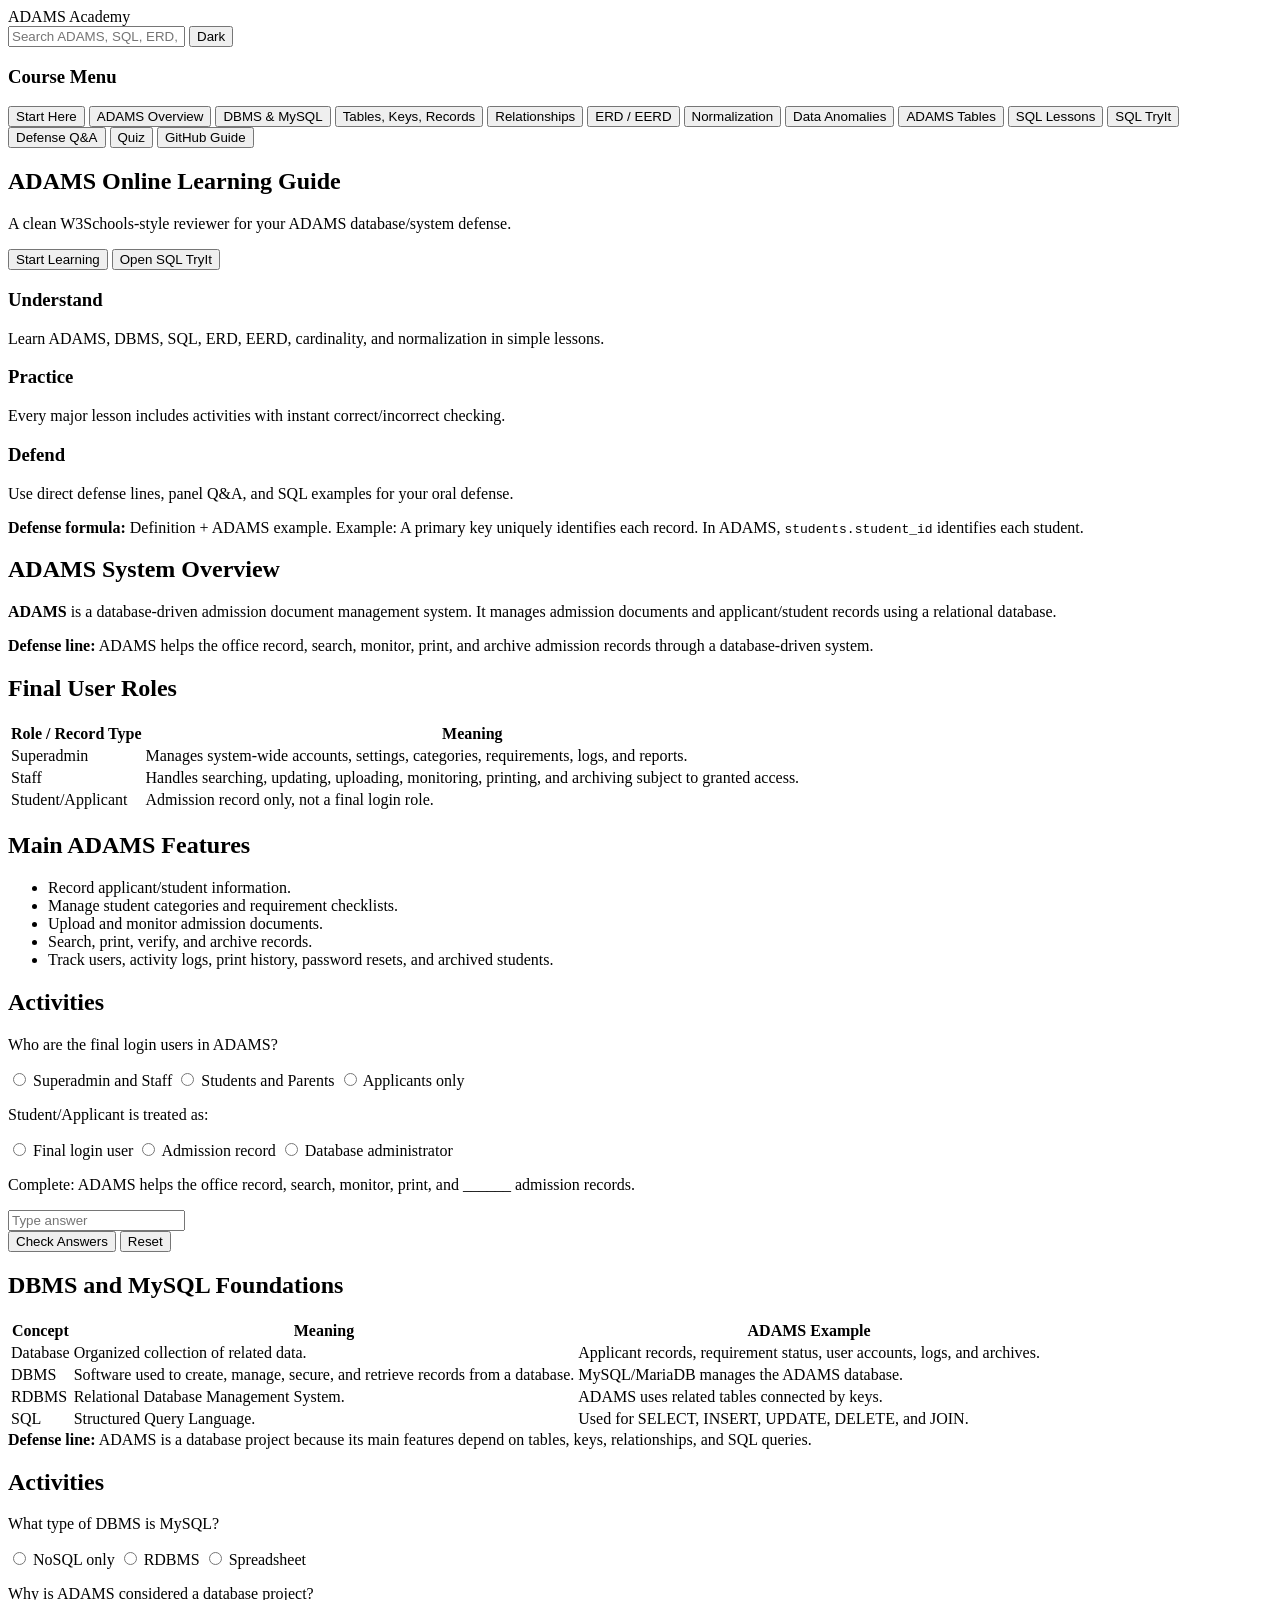
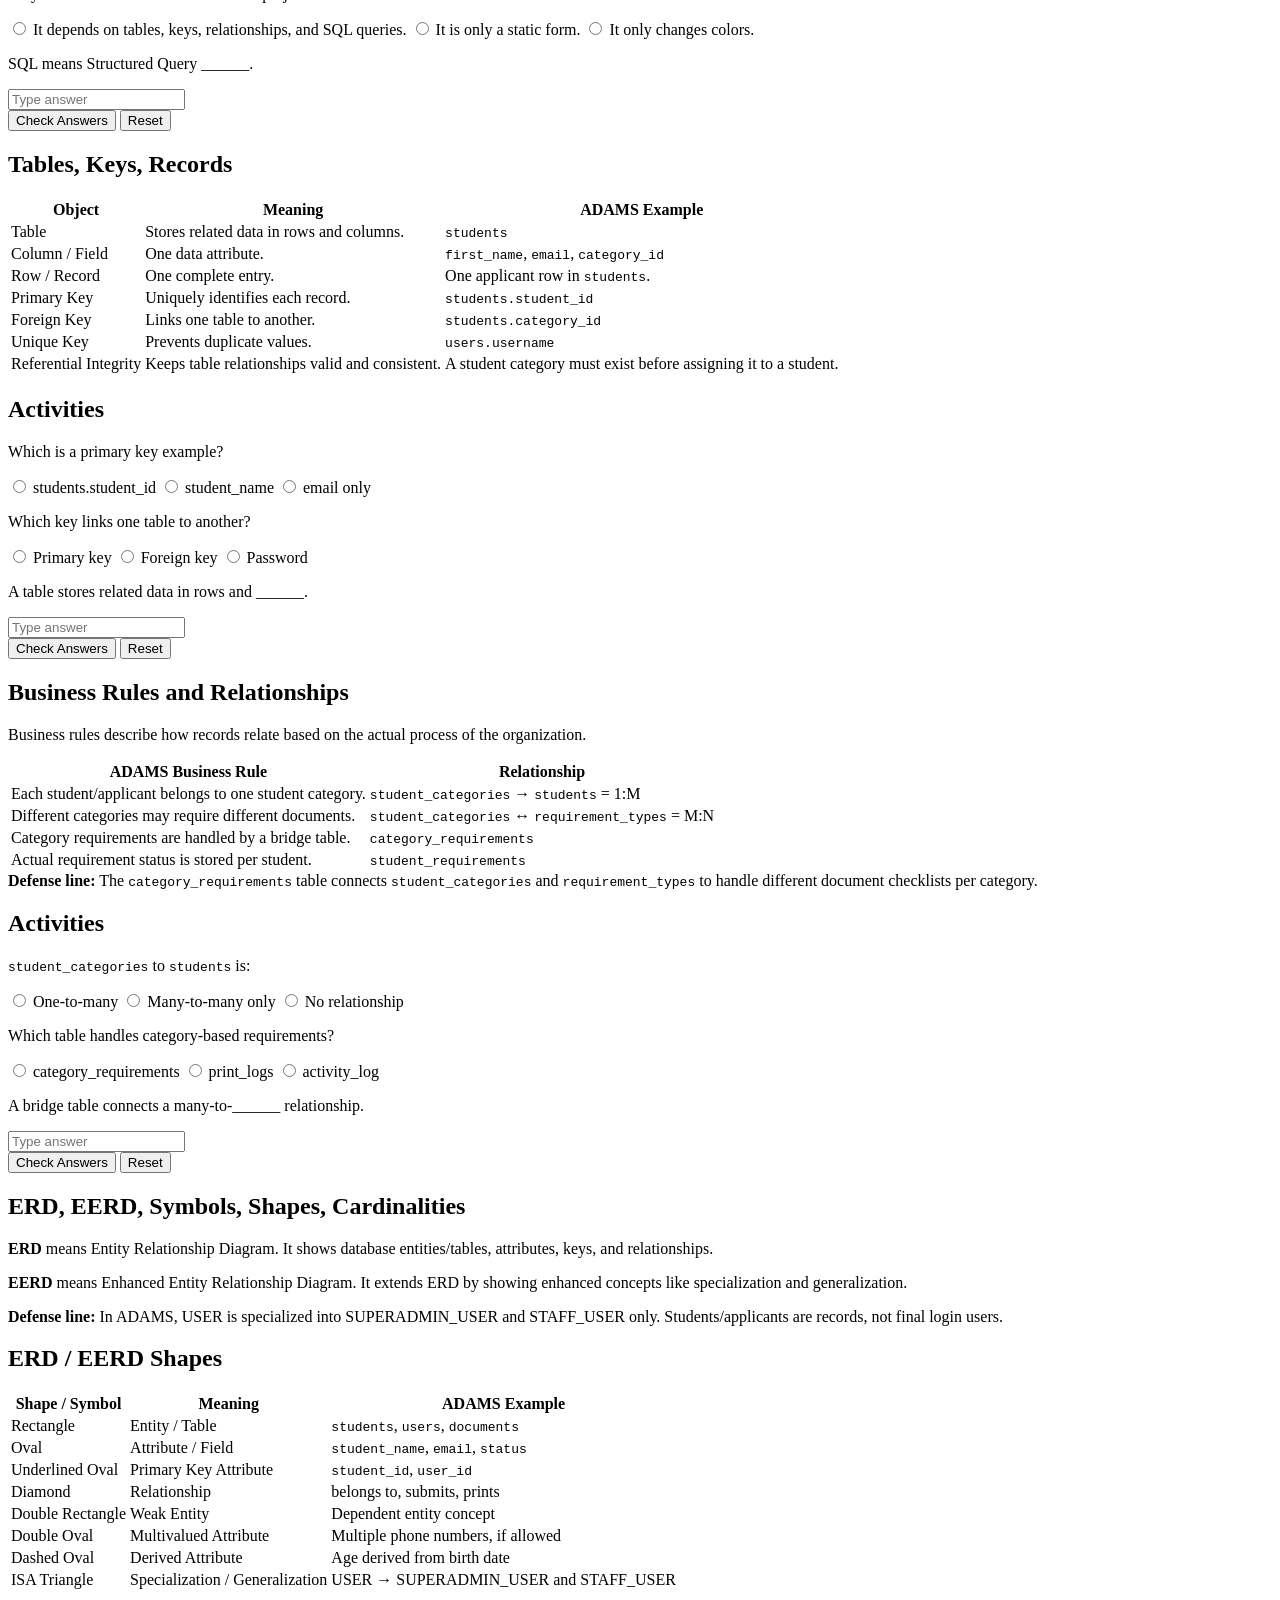
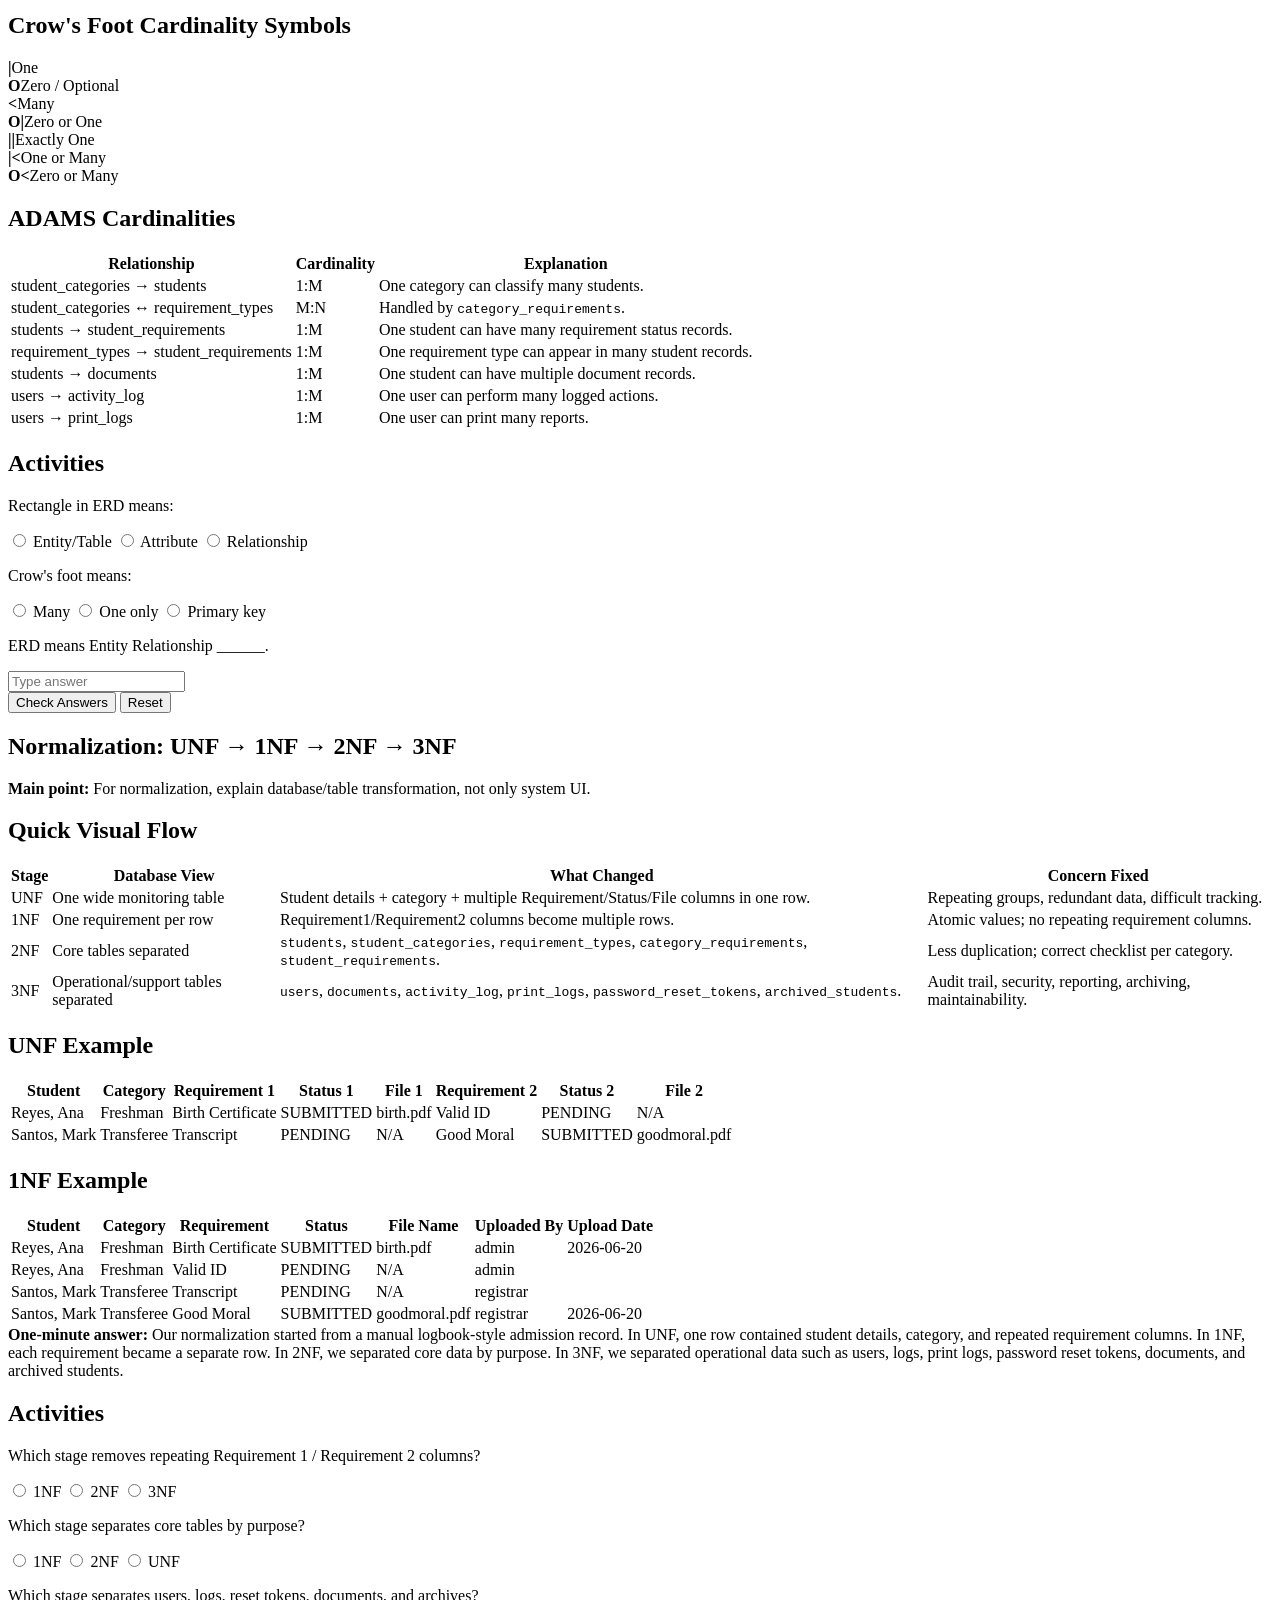
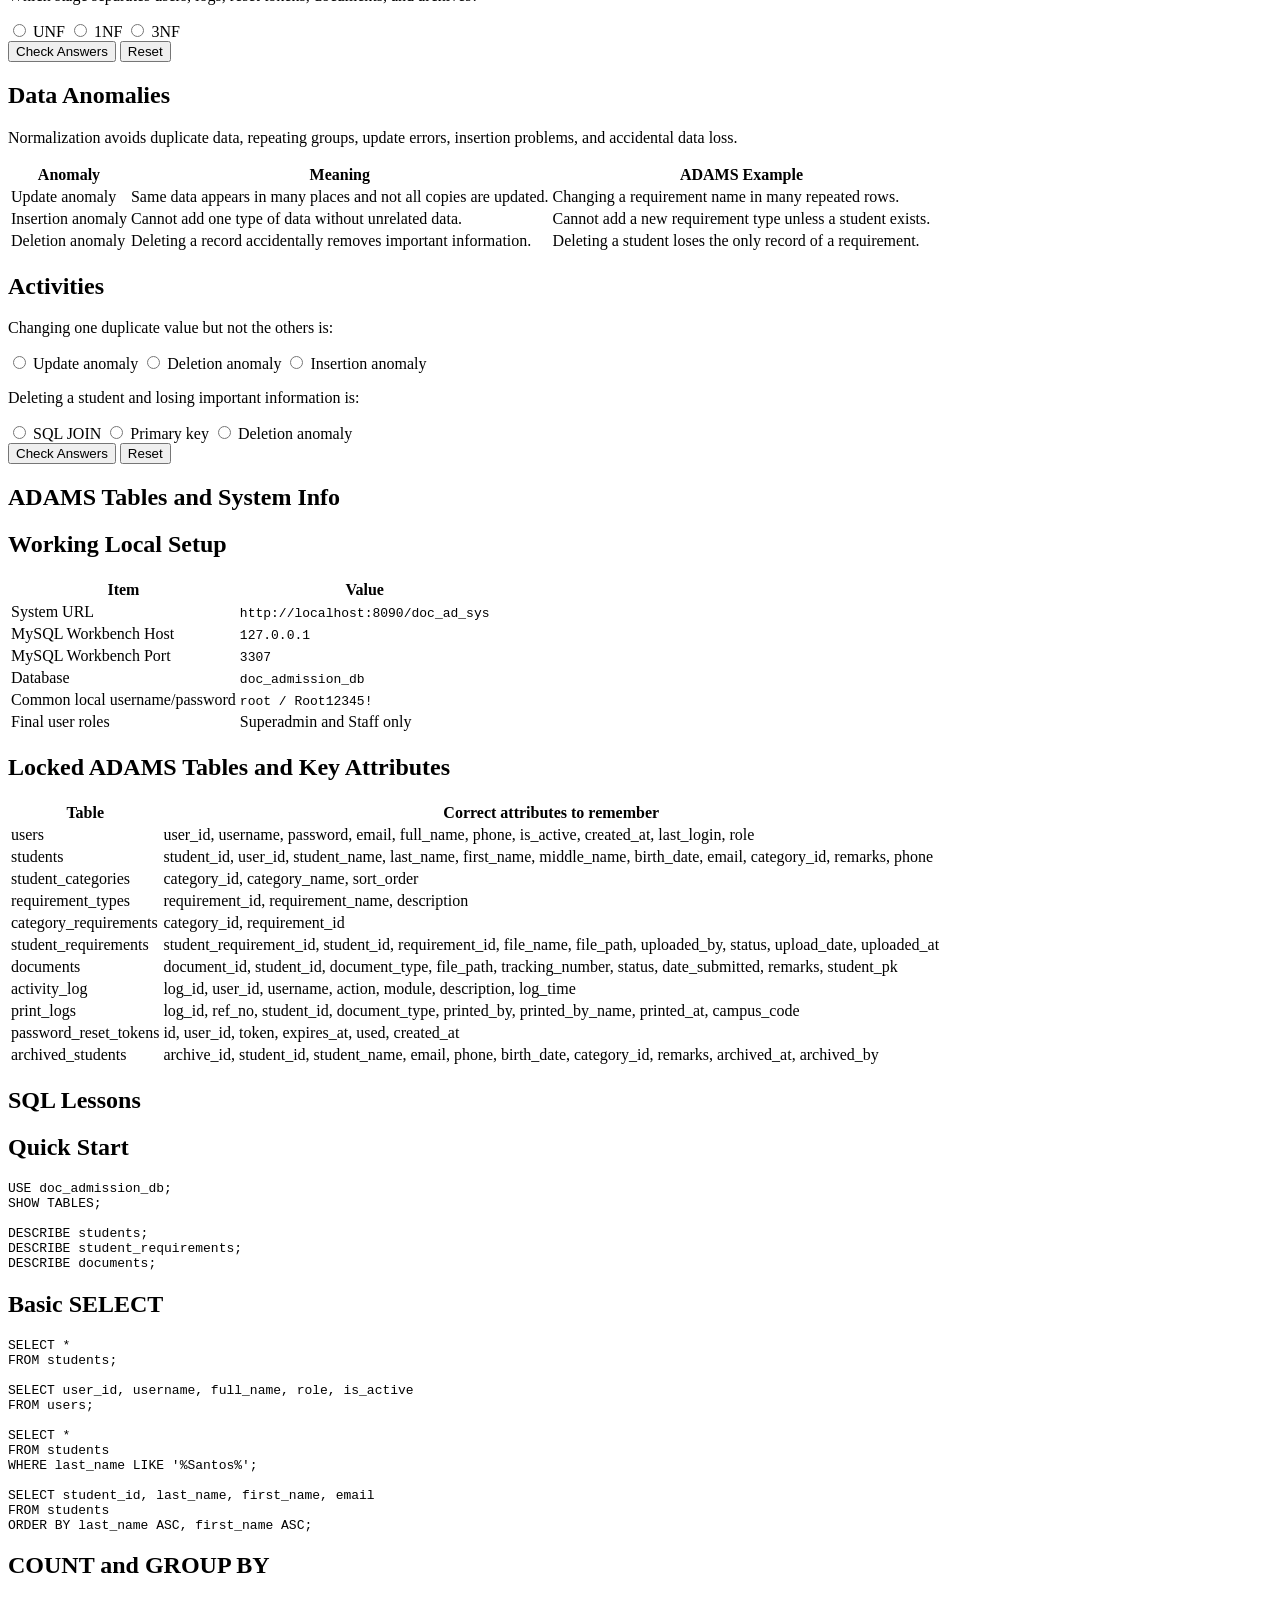
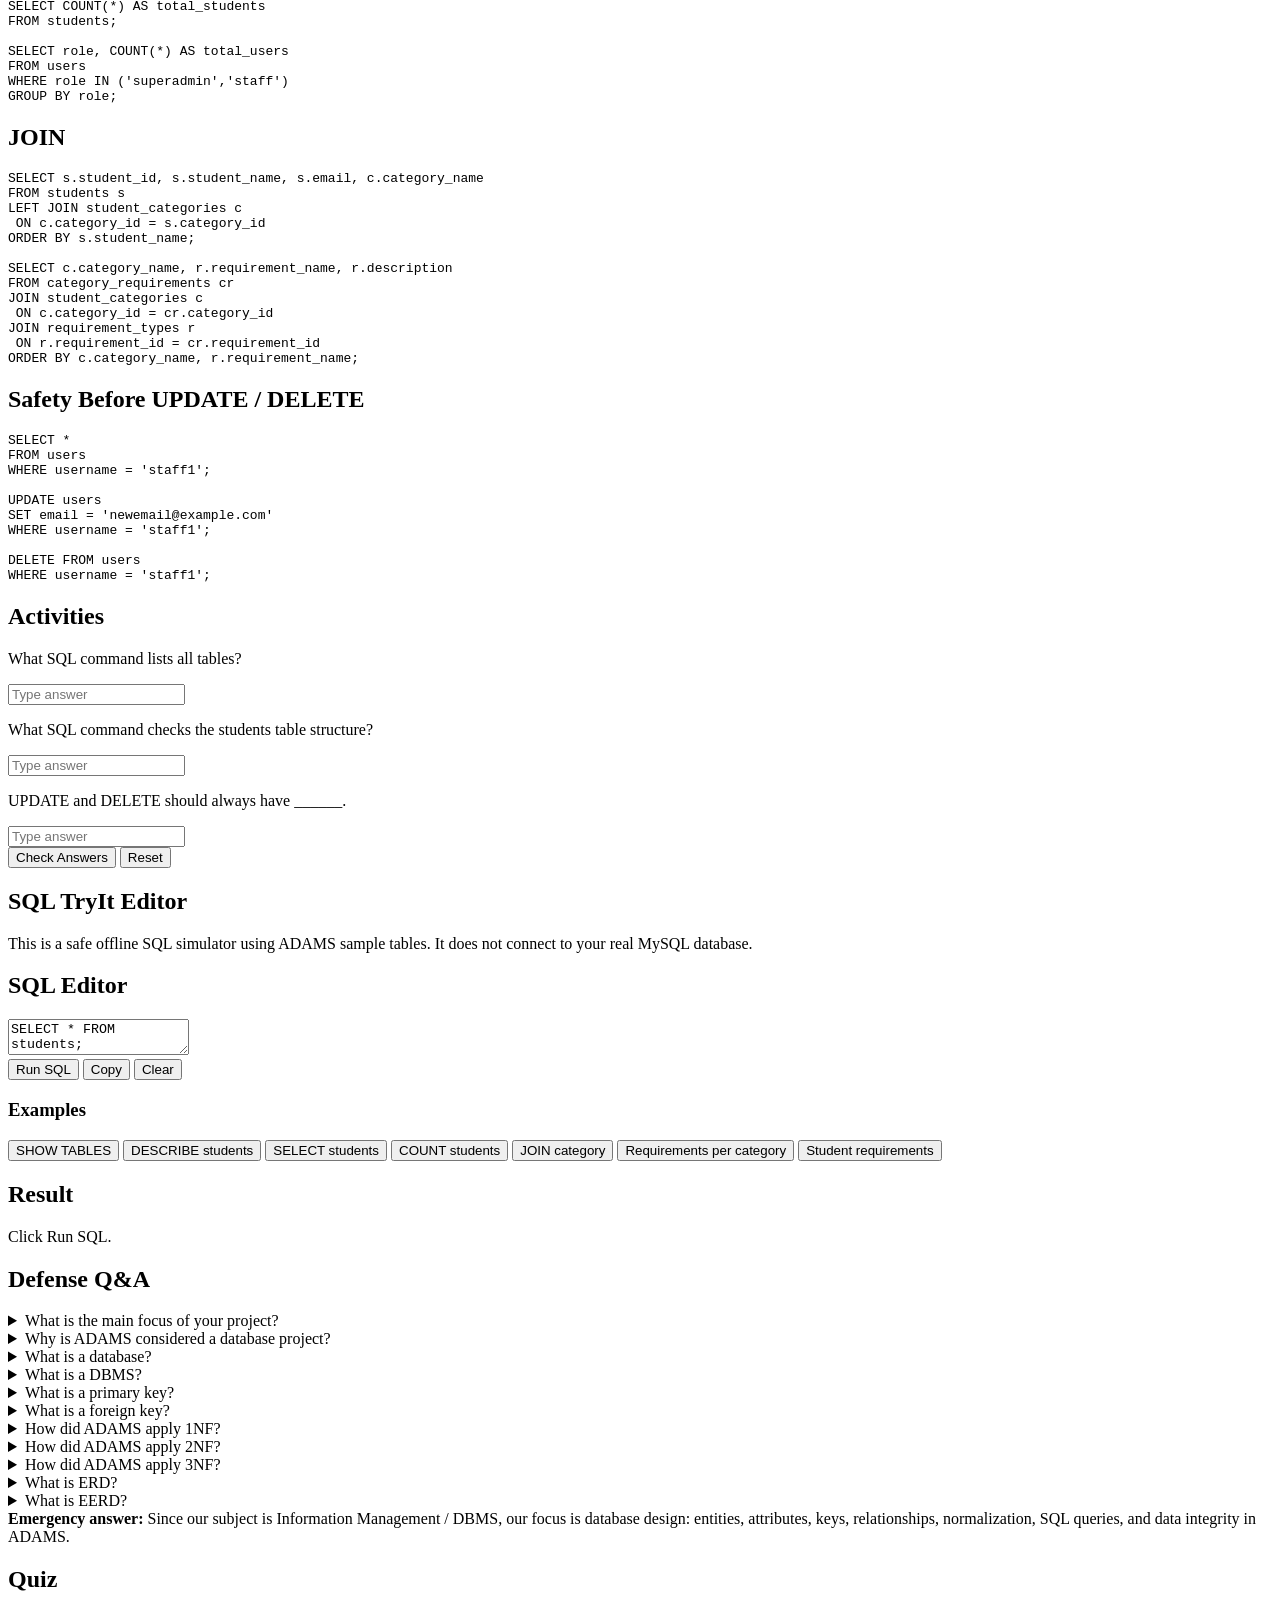
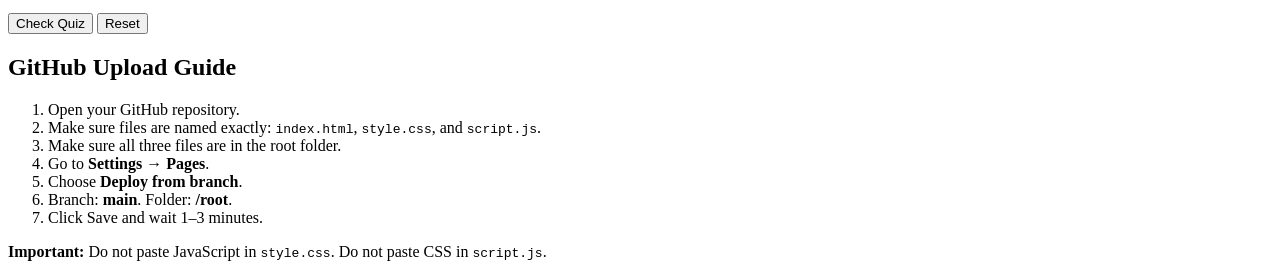
==== commit 9db44dda: "Update index.html" ====
--- a/index.html
+++ b/index.html
@@ -7,366 +7,510 @@
   <link rel="stylesheet" href="style.css" />
 </head>
 <body>
-
-<header class="topbar">
-  <div class="brand"><span>ADAMS</span> Academy</div>
-  <input id="searchBox" type="text" placeholder="Search ADAMS, SQL, ERD, EERD, Normalization..." />
-  <button onclick="toggleDark()">Dark</button>
-</header>
-
-<div class="layout">
-  <aside class="sidebar">
-    <h3>Course Menu</h3>
-    <button onclick="showPage('home')">Start Here</button>
-    <button onclick="showPage('overview')">ADAMS Overview</button>
-    <button onclick="showPage('dbms')">DBMS & MySQL</button>
-    <button onclick="showPage('objects')">Tables, Keys, Records</button>
-    <button onclick="showPage('relationships')">Relationships</button>
-    <button onclick="showPage('erd')">ERD / EERD</button>
-    <button onclick="showPage('normalization')">Normalization</button>
-    <button onclick="showPage('schema')">ADAMS Tables</button>
-    <button onclick="showPage('sql')">SQL Lessons</button>
-    <button onclick="showPage('tryit')">SQL TryIt</button>
-    <button onclick="showPage('defense')">Defense Q&A</button>
-    <button onclick="showPage('quiz')">Quiz</button>
-    <button onclick="showPage('github')">GitHub Guide</button>
-  </aside>
-
-  <main class="content">
-
-    <section id="home" class="page active">
-      <div class="hero">
-        <h1>ADAMS Online Learning Guide</h1>
-        <p>A W3Schools-style reviewer for your ADAMS database/system defense.</p>
-        <button onclick="showPage('overview')">Start Learning</button>
-        <button onclick="showPage('tryit')">Open SQL TryIt</button>
-      </div>
-
-      <div class="cards">
-        <div class="card">
-          <h3>Understand</h3>
-          <p>Learn ADAMS, DBMS, SQL, ERD, EERD, and normalization in simple lessons.</p>
-        </div>
-        <div class="card">
-          <h3>Practice</h3>
-          <p>Activities show if your answers are correct or not.</p>
-        </div>
-        <div class="card">
-          <h3>Defend</h3>
-          <p>Use direct defense lines for panel questions.</p>
-        </div>
-      </div>
-    </section>
-
-    <section id="overview" class="page">
-      <h1>ADAMS System Overview</h1>
-      <p><b>ADAMS</b> is a database-driven admission document management system. It manages admission documents and applicant/student records using a relational database.</p>
-
-      <div class="defense">
-        <b>Defense line:</b> ADAMS helps the office record, search, monitor, print, and archive admission records through a database-driven system.
-      </div>
-
-      <h2>Final User Roles</h2>
-      <table>
-        <tr><th>Role / Record Type</th><th>Meaning</th></tr>
-        <tr><td>Superadmin</td><td>Manages system-wide accounts, settings, categories, requirements, logs, and reports.</td></tr>
-        <tr><td>Staff</td><td>Handles searching, updating, uploading, monitoring, printing, and archiving.</td></tr>
-        <tr><td>Student/Applicant</td><td>Admission record only, not a final login role.</td></tr>
-      </table>
-
-      <h2>Main ADAMS Features</h2>
-      <ul>
-        <li>Record applicant/student information.</li>
-        <li>Manage student categories and requirement checklists.</li>
-        <li>Upload and monitor admission documents.</li>
-        <li>Search, print, verify, and archive records.</li>
-        <li>Track users, logs, print history, password resets, and archived students.</li>
-      </ul>
-
-      <div class="activity" data-activity>
-        <h2>Activities</h2>
-
-        <div class="q" data-answer="0">
-          <p>Who are the final login users in ADAMS?</p>
-          <label><input type="radio" name="ov1" value="0"> Superadmin and Staff</label>
-          <label><input type="radio" name="ov1" value="1"> Students and Parents</label>
-          <label><input type="radio" name="ov1" value="2"> Applicants only</label>
-        </div>
-
-        <div class="q" data-answer="1">
-          <p>Student/Applicant is treated as:</p>
-          <label><input type="radio" name="ov2" value="0"> Final login user</label>
-          <label><input type="radio" name="ov2" value="1"> Admission record</label>
-          <label><input type="radio" name="ov2" value="2"> Database administrator</label>
-        </div>
-
-        <div class="q" data-fill="archive">
-          <p>Complete: ADAMS helps the office record, search, monitor, print, and ______ admission records.</p>
-          <input type="text" placeholder="Type answer" />
-        </div>
-
-        <button onclick="checkActivity(this)">Check Answers</button>
-        <div class="score"></div>
-      </div>
-    </section>
-
-    <section id="dbms" class="page">
-      <h1>DBMS and MySQL Foundations</h1>
-
-      <table>
-        <tr><th>Concept</th><th>Meaning</th><th>ADAMS Example</th></tr>
-        <tr><td>Database</td><td>Organized collection of related data.</td><td>Applicant records, requirements, users, logs, archives.</td></tr>
-        <tr><td>DBMS</td><td>Software used to create, manage, secure, and retrieve records.</td><td>MySQL/MariaDB manages ADAMS.</td></tr>
-        <tr><td>RDBMS</td><td>Relational Database Management System.</td><td>ADAMS uses related tables and keys.</td></tr>
-        <tr><td>SQL</td><td>Structured Query Language.</td><td>SELECT, INSERT, UPDATE, DELETE, JOIN.</td></tr>
-      </table>
-
-      <div class="defense">
-        <b>Defense line:</b> ADAMS is a database project because its main features depend on tables, keys, relationships, and SQL queries.
-      </div>
-
-      <div class="activity" data-activity>
-        <h2>Activities</h2>
-
-        <div class="q" data-answer="1">
-          <p>What type of DBMS is MySQL?</p>
-          <label><input type="radio" name="db1" value="0"> NoSQL only</label>
-          <label><input type="radio" name="db1" value="1"> RDBMS</label>
-          <label><input type="radio" name="db1" value="2"> Spreadsheet</label>
-        </div>
-
-        <div class="q" data-fill="language">
-          <p>SQL means Structured Query ______.</p>
-          <input type="text" placeholder="Type answer" />
-        </div>
-
-        <button onclick="checkActivity(this)">Check Answers</button>
-        <div class="score"></div>
-      </div>
-    </section>
-
-    <section id="objects" class="page">
-      <h1>Tables, Keys, Records</h1>
-
-      <table>
-        <tr><th>Object</th><th>Meaning</th><th>ADAMS Example</th></tr>
-        <tr><td>Table</td><td>Stores related data in rows and columns.</td><td>students</td></tr>
-        <tr><td>Column / Field</td><td>One data attribute.</td><td>first_name, email, category_id</td></tr>
-        <tr><td>Row / Record</td><td>One complete entry.</td><td>One applicant row.</td></tr>
-        <tr><td>Primary Key</td><td>Uniquely identifies each record.</td><td>students.student_id</td></tr>
-        <tr><td>Foreign Key</td><td>Links one table to another.</td><td>students.category_id</td></tr>
-        <tr><td>Unique Key</td><td>Prevents duplicate values.</td><td>users.username</td></tr>
-      </table>
-
-      <div class="activity" data-activity>
-        <h2>Activities</h2>
-
-        <div class="q" data-answer="0">
-          <p>Which is a primary key example?</p>
-          <label><input type="radio" name="obj1" value="0"> students.student_id</label>
-          <label><input type="radio" name="obj1" value="1"> student_name</label>
-          <label><input type="radio" name="obj1" value="2"> email only</label>
-        </div>
-
-        <div class="q" data-answer="1">
-          <p>Which key links one table to another?</p>
-          <label><input type="radio" name="obj2" value="0"> Primary key</label>
-          <label><input type="radio" name="obj2" value="1"> Foreign key</label>
-          <label><input type="radio" name="obj2" value="2"> Password</label>
-        </div>
-
-        <button onclick="checkActivity(this)">Check Answers</button>
-        <div class="score"></div>
-      </div>
-    </section>
-
-    <section id="relationships" class="page">
-      <h1>Business Rules and Relationships</h1>
-
-      <p>Business rules describe how records relate based on the actual process of the organization.</p>
-
-      <table>
-        <tr><th>ADAMS Business Rule</th><th>Relationship</th></tr>
-        <tr><td>Each student/applicant belongs to one category.</td><td>student_categories → students = 1:M</td></tr>
-        <tr><td>Different categories may require different documents.</td><td>student_categories ↔ requirement_types = M:N</td></tr>
-        <tr><td>Category requirements are handled by a bridge table.</td><td>category_requirements</td></tr>
-        <tr><td>Actual requirement status is stored per student.</td><td>student_requirements</td></tr>
-      </table>
-
-      <div class="defense">
-        <b>Defense line:</b> The category_requirements table connects student_categories and requirement_types to handle different document checklists per category.
-      </div>
-
-      <div class="activity" data-activity>
-        <h2>Activities</h2>
-
-        <div class="q" data-answer="0">
-          <p>student_categories to students is:</p>
-          <label><input type="radio" name="rel1" value="0"> One-to-many</label>
-          <label><input type="radio" name="rel1" value="1"> Many-to-many only</label>
-          <label><input type="radio" name="rel1" value="2"> No relationship</label>
-        </div>
-
-        <div class="q" data-answer="0">
-          <p>Which table handles category-based requirements?</p>
-          <label><input type="radio" name="rel2" value="0"> category_requirements</label>
-          <label><input type="radio" name="rel2" value="1"> print_logs</label>
-          <label><input type="radio" name="rel2" value="2"> activity_log</label>
-        </div>
-
-        <button onclick="checkActivity(this)">Check Answers</button>
-        <div class="score"></div>
-      </div>
-    </section>
-
-    <section id="erd" class="page">
-      <h1>ERD, EERD, Symbols, Shapes, Cardinalities</h1>
-
-      <p><b>ERD</b> means Entity Relationship Diagram. It shows database entities/tables, attributes, keys, and relationships.</p>
-      <p><b>EERD</b> means Enhanced Entity Relationship Diagram. It extends ERD by showing enhanced concepts like specialization and generalization.</p>
-
-      <div class="defense">
-        <b>Defense line:</b> In ADAMS, USER is specialized into SUPERADMIN_USER and STAFF_USER only. Students/applicants are records, not final login users.
-      </div>
-
-      <h2>ERD / EERD Shapes</h2>
-      <table>
-        <tr><th>Shape / Symbol</th><th>Meaning</th><th>ADAMS Example</th></tr>
-        <tr><td>Rectangle</td><td>Entity / Table</td><td>students, users, documents</td></tr>
-        <tr><td>Oval</td><td>Attribute / Field</td><td>student_name, email, status</td></tr>
-        <tr><td>Underlined Oval</td><td>Primary Key Attribute</td><td>student_id, user_id</td></tr>
-        <tr><td>Diamond</td><td>Relationship</td><td>belongs to, submits, prints</td></tr>
-        <tr><td>ISA Triangle</td><td>Specialization / Generalization</td><td>USER → SUPERADMIN_USER and STAFF_USER</td></tr>
-      </table>
-
-      <h2>Crow's Foot Cardinality Symbols</h2>
-      <div class="symbols">
-        <div><b>|</b><span>One</span></div>
-        <div><b>O</b><span>Zero / Optional</span></div>
-        <div><b>&lt;</b><span>Many</span></div>
-        <div><b>O|</b><span>Zero or One</span></div>
-        <div><b>||</b><span>Exactly One</span></div>
-        <div><b>|&lt;</b><span>One or Many</span></div>
-        <div><b>O&lt;</b><span>Zero or Many</span></div>
-      </div>
-
-      <h2>ADAMS Cardinalities</h2>
-      <table>
-        <tr><th>Relationship</th><th>Cardinality</th><th>Explanation</th></tr>
-        <tr><td>student_categories → students</td><td>1:M</td><td>One category can classify many students.</td></tr>
-        <tr><td>student_categories ↔ requirement_types</td><td>M:N</td><td>Handled by category_requirements.</td></tr>
-        <tr><td>students → student_requirements</td><td>1:M</td><td>One student can have many requirement status records.</td></tr>
-        <tr><td>students → documents</td><td>1:M</td><td>One student can have multiple document records.</td></tr>
-        <tr><td>users → activity_log</td><td>1:M</td><td>One user can perform many logged actions.</td></tr>
-      </table>
-
-      <div class="activity" data-activity>
-        <h2>Activities</h2>
-
-        <div class="q" data-answer="0">
-          <p>Rectangle in ERD means:</p>
-          <label><input type="radio" name="erd1" value="0"> Entity/Table</label>
-          <label><input type="radio" name="erd1" value="1"> Attribute</label>
-          <label><input type="radio" name="erd1" value="2"> Relationship</label>
-        </div>
-
-        <div class="q" data-answer="0">
-          <p>Crow's foot means:</p>
-          <label><input type="radio" name="erd2" value="0"> Many</label>
-          <label><input type="radio" name="erd2" value="1"> One only</label>
-          <label><input type="radio" name="erd2" value="2"> Primary key</label>
-        </div>
-
-        <button onclick="checkActivity(this)">Check Answers</button>
-        <div class="score"></div>
-      </div>
-    </section>
-
-    <section id="normalization" class="page">
-      <h1>Normalization: UNF → 1NF → 2NF → 3NF</h1>
-
-      <div class="note">
-        <b>Main point:</b> For normalization, explain database/table transformation, not only system UI.
-      </div>
-
-      <table>
-        <tr><th>Stage</th><th>Database View</th><th>What Changed</th><th>Concern Fixed</th></tr>
-        <tr><td>UNF</td><td>One wide monitoring table</td><td>Student details + category + multiple requirement/status/file columns in one row.</td><td>Repeating groups and redundancy.</td></tr>
-        <tr><td>1NF</td><td>One requirement per row</td><td>Requirement1/Requirement2 columns become multiple rows.</td><td>Atomic values.</td></tr>
-        <tr><td>2NF</td><td>Core tables separated</td><td>students, student_categories, requirement_types, category_requirements, student_requirements.</td><td>Less duplication.</td></tr>
-        <tr><td>3NF</td><td>Support tables separated</td><td>users, documents, activity_log, print_logs, password_reset_tokens, archived_students.</td><td>Security, audit trail, reporting.</td></tr>
-      </table>
-
-      <div class="defense">
-        <b>One-minute answer:</b> Our normalization started from a manual logbook-style admission record. In UNF, one row contained student details, category, and repeated requirement columns. In 1NF, each requirement became a separate row. In 2NF, we separated core data by purpose. In 3NF, we separated operational data such as users, logs, print logs, password reset tokens, documents, and archived students.
-      </div>
-
-      <div class="activity" data-activity>
-        <h2>Activities</h2>
-
-        <div class="q" data-answer="0">
-          <p>Which stage removes repeating Requirement 1 / Requirement 2 columns?</p>
-          <label><input type="radio" name="n1" value="0"> 1NF</label>
-          <label><input type="radio" name="n1" value="1"> 2NF</label>
-          <label><input type="radio" name="n1" value="2"> 3NF</label>
-        </div>
-
-        <div class="q" data-answer="2">
-          <p>Which stage separates users, logs, reset tokens, documents, and archives?</p>
-          <label><input type="radio" name="n2" value="0"> UNF</label>
-          <label><input type="radio" name="n2" value="1"> 1NF</label>
-          <label><input type="radio" name="n2" value="2"> 3NF</label>
-        </div>
-
-        <button onclick="checkActivity(this)">Check Answers</button>
-        <div class="score"></div>
-      </div>
-    </section>
-
-    <section id="schema" class="page">
-      <h1>ADAMS Tables and System Info</h1>
-
-      <h2>Working Local Setup</h2>
-      <table>
-        <tr><th>Item</th><th>Value</th></tr>
-        <tr><td>System URL</td><td>http://localhost:8090/doc_ad_sys</td></tr>
-        <tr><td>MySQL Workbench Host</td><td>127.0.0.1</td></tr>
-        <tr><td>MySQL Workbench Port</td><td>3307</td></tr>
-        <tr><td>Database</td><td>doc_admission_db</td></tr>
-        <tr><td>Common local username/password</td><td>root / Root12345!</td></tr>
-        <tr><td>Final user roles for defense</td><td>Superadmin and Staff only</td></tr>
-      </table>
-
-      <h2>Locked ADAMS Tables and Key Attributes</h2>
-      <table>
-        <tr><th>Table</th><th>Correct attributes to remember</th></tr>
-        <tr><td>users</td><td>user_id, username, password, email, full_name, phone, is_active, created_at, last_login, role</td></tr>
-        <tr><td>students</td><td>student_id, user_id, student_name, last_name, first_name, middle_name, birth_date, email, category_id, remarks, phone</td></tr>
-        <tr><td>student_categories</td><td>category_id, category_name, sort_order</td></tr>
-        <tr><td>requirement_types</td><td>requirement_id, requirement_name, description</td></tr>
-        <tr><td>category_requirements</td><td>category_id, requirement_id</td></tr>
-        <tr><td>student_requirements</td><td>student_requirement_id, student_id, requirement_id, file_name, file_path, uploaded_by, status, upload_date, uploaded_at</td></tr>
-        <tr><td>documents</td><td>document_id, student_id, document_type, file_path, tracking_number, status, date_submitted, remarks, student_pk</td></tr>
-        <tr><td>activity_log</td><td>log_id, user_id, username, action, module, description, log_time</td></tr>
-        <tr><td>print_logs</td><td>log_id, ref_no, student_id, document_type, printed_by, printed_by_name, printed_at, campus_code</td></tr>
-        <tr><td>password_reset_tokens</td><td>id, user_id, token, expires_at, used, created_at</td></tr>
-        <tr><td>archived_students</td><td>archive_id, student_id, student_name, email, phone, birth_date, category_id, remarks, archived_at, archived_by</td></tr>
-      </table>
-    </section>
-
-    <section id="sql" class="page">
-      <h1>SQL Lessons</h1>
-
-      <h2>Quick Start</h2>
-      <pre><code>USE doc_admission_db;
+  <header class="topbar">
+    <div class="brand"><span>ADAMS</span> Academy</div>
+    <input id="searchBox" type="text" placeholder="Search ADAMS, SQL, ERD, EERD, Normalization..." />
+    <button id="darkBtn" type="button">Dark</button>
+  </header>
+
+  <div class="layout">
+    <aside class="sidebar">
+      <h3>Course Menu</h3>
+      <button data-page="home" class="nav-btn active">Start Here</button>
+      <button data-page="overview" class="nav-btn">ADAMS Overview</button>
+      <button data-page="dbms" class="nav-btn">DBMS & MySQL</button>
+      <button data-page="objects" class="nav-btn">Tables, Keys, Records</button>
+      <button data-page="relationships" class="nav-btn">Relationships</button>
+      <button data-page="erd" class="nav-btn">ERD / EERD</button>
+      <button data-page="normalization" class="nav-btn">Normalization</button>
+      <button data-page="anomalies" class="nav-btn">Data Anomalies</button>
+      <button data-page="schema" class="nav-btn">ADAMS Tables</button>
+      <button data-page="sql-lessons" class="nav-btn">SQL Lessons</button>
+      <button data-page="sql-tryit" class="nav-btn">SQL TryIt</button>
+      <button data-page="defense" class="nav-btn">Defense Q&A</button>
+      <button data-page="quiz" class="nav-btn">Quiz</button>
+      <button data-page="github" class="nav-btn">GitHub Guide</button>
+    </aside>
+
+    <main class="content">
+      <section id="home" class="page active">
+        <div class="hero">
+          <h1>ADAMS Online Learning Guide</h1>
+          <p>A clean W3Schools-style reviewer for your ADAMS database/system defense.</p>
+          <div class="hero-actions">
+            <button data-page="overview" class="go-btn">Start Learning</button>
+            <button data-page="sql-tryit" class="go-btn secondary">Open SQL TryIt</button>
+          </div>
+        </div>
+
+        <div class="cards">
+          <article class="card">
+            <h3>Understand</h3>
+            <p>Learn ADAMS, DBMS, SQL, ERD, EERD, cardinality, and normalization in simple lessons.</p>
+          </article>
+          <article class="card">
+            <h3>Practice</h3>
+            <p>Every major lesson includes activities with instant correct/incorrect checking.</p>
+          </article>
+          <article class="card">
+            <h3>Defend</h3>
+            <p>Use direct defense lines, panel Q&A, and SQL examples for your oral defense.</p>
+          </article>
+        </div>
+
+        <div class="note">
+          <b>Defense formula:</b> Definition + ADAMS example. Example: A primary key uniquely identifies each record. In ADAMS, <code>students.student_id</code> identifies each student.
+        </div>
+      </section>
+
+      <section id="overview" class="page">
+        <h1>ADAMS System Overview</h1>
+        <p><b>ADAMS</b> is a database-driven admission document management system. It manages admission documents and applicant/student records using a relational database.</p>
+
+        <div class="defense">
+          <b>Defense line:</b> ADAMS helps the office record, search, monitor, print, and archive admission records through a database-driven system.
+        </div>
+
+        <h2>Final User Roles</h2>
+        <table>
+          <thead>
+            <tr><th>Role / Record Type</th><th>Meaning</th></tr>
+          </thead>
+          <tbody>
+            <tr><td>Superadmin</td><td>Manages system-wide accounts, settings, categories, requirements, logs, and reports.</td></tr>
+            <tr><td>Staff</td><td>Handles searching, updating, uploading, monitoring, printing, and archiving subject to granted access.</td></tr>
+            <tr><td>Student/Applicant</td><td>Admission record only, not a final login role.</td></tr>
+          </tbody>
+        </table>
+
+        <h2>Main ADAMS Features</h2>
+        <ul>
+          <li>Record applicant/student information.</li>
+          <li>Manage student categories and requirement checklists.</li>
+          <li>Upload and monitor admission documents.</li>
+          <li>Search, print, verify, and archive records.</li>
+          <li>Track users, activity logs, print history, password resets, and archived students.</li>
+        </ul>
+
+        <div class="activity" data-activity>
+          <h2>Activities</h2>
+
+          <div class="q" data-answer="0">
+            <p>Who are the final login users in ADAMS?</p>
+            <label><input type="radio" name="ov1" value="0"> Superadmin and Staff</label>
+            <label><input type="radio" name="ov1" value="1"> Students and Parents</label>
+            <label><input type="radio" name="ov1" value="2"> Applicants only</label>
+          </div>
+
+          <div class="q" data-answer="1">
+            <p>Student/Applicant is treated as:</p>
+            <label><input type="radio" name="ov2" value="0"> Final login user</label>
+            <label><input type="radio" name="ov2" value="1"> Admission record</label>
+            <label><input type="radio" name="ov2" value="2"> Database administrator</label>
+          </div>
+
+          <div class="q" data-fill="archive">
+            <p>Complete: ADAMS helps the office record, search, monitor, print, and ______ admission records.</p>
+            <input type="text" placeholder="Type answer" />
+          </div>
+
+          <button class="check-btn" type="button">Check Answers</button>
+          <button class="reset-btn" type="button">Reset</button>
+          <div class="score"></div>
+        </div>
+      </section>
+
+      <section id="dbms" class="page">
+        <h1>DBMS and MySQL Foundations</h1>
+
+        <table>
+          <thead>
+            <tr><th>Concept</th><th>Meaning</th><th>ADAMS Example</th></tr>
+          </thead>
+          <tbody>
+            <tr><td>Database</td><td>Organized collection of related data.</td><td>Applicant records, requirement status, user accounts, logs, and archives.</td></tr>
+            <tr><td>DBMS</td><td>Software used to create, manage, secure, and retrieve records from a database.</td><td>MySQL/MariaDB manages the ADAMS database.</td></tr>
+            <tr><td>RDBMS</td><td>Relational Database Management System.</td><td>ADAMS uses related tables connected by keys.</td></tr>
+            <tr><td>SQL</td><td>Structured Query Language.</td><td>Used for SELECT, INSERT, UPDATE, DELETE, and JOIN.</td></tr>
+          </tbody>
+        </table>
+
+        <div class="defense">
+          <b>Defense line:</b> ADAMS is a database project because its main features depend on tables, keys, relationships, and SQL queries.
+        </div>
+
+        <div class="activity" data-activity>
+          <h2>Activities</h2>
+
+          <div class="q" data-answer="1">
+            <p>What type of DBMS is MySQL?</p>
+            <label><input type="radio" name="db1" value="0"> NoSQL only</label>
+            <label><input type="radio" name="db1" value="1"> RDBMS</label>
+            <label><input type="radio" name="db1" value="2"> Spreadsheet</label>
+          </div>
+
+          <div class="q" data-answer="0">
+            <p>Why is ADAMS considered a database project?</p>
+            <label><input type="radio" name="db2" value="0"> It depends on tables, keys, relationships, and SQL queries.</label>
+            <label><input type="radio" name="db2" value="1"> It is only a static form.</label>
+            <label><input type="radio" name="db2" value="2"> It only changes colors.</label>
+          </div>
+
+          <div class="q" data-fill="language">
+            <p>SQL means Structured Query ______.</p>
+            <input type="text" placeholder="Type answer" />
+          </div>
+
+          <button class="check-btn" type="button">Check Answers</button>
+          <button class="reset-btn" type="button">Reset</button>
+          <div class="score"></div>
+        </div>
+      </section>
+
+      <section id="objects" class="page">
+        <h1>Tables, Keys, Records</h1>
+
+        <table>
+          <thead>
+            <tr><th>Object</th><th>Meaning</th><th>ADAMS Example</th></tr>
+          </thead>
+          <tbody>
+            <tr><td>Table</td><td>Stores related data in rows and columns.</td><td><code>students</code></td></tr>
+            <tr><td>Column / Field</td><td>One data attribute.</td><td><code>first_name</code>, <code>email</code>, <code>category_id</code></td></tr>
+            <tr><td>Row / Record</td><td>One complete entry.</td><td>One applicant row in <code>students</code>.</td></tr>
+            <tr><td>Primary Key</td><td>Uniquely identifies each record.</td><td><code>students.student_id</code></td></tr>
+            <tr><td>Foreign Key</td><td>Links one table to another.</td><td><code>students.category_id</code></td></tr>
+            <tr><td>Unique Key</td><td>Prevents duplicate values.</td><td><code>users.username</code></td></tr>
+            <tr><td>Referential Integrity</td><td>Keeps table relationships valid and consistent.</td><td>A student category must exist before assigning it to a student.</td></tr>
+          </tbody>
+        </table>
+
+        <div class="activity" data-activity>
+          <h2>Activities</h2>
+
+          <div class="q" data-answer="0">
+            <p>Which is a primary key example?</p>
+            <label><input type="radio" name="obj1" value="0"> students.student_id</label>
+            <label><input type="radio" name="obj1" value="1"> student_name</label>
+            <label><input type="radio" name="obj1" value="2"> email only</label>
+          </div>
+
+          <div class="q" data-answer="1">
+            <p>Which key links one table to another?</p>
+            <label><input type="radio" name="obj2" value="0"> Primary key</label>
+            <label><input type="radio" name="obj2" value="1"> Foreign key</label>
+            <label><input type="radio" name="obj2" value="2"> Password</label>
+          </div>
+
+          <div class="q" data-fill="columns">
+            <p>A table stores related data in rows and ______.</p>
+            <input type="text" placeholder="Type answer" />
+          </div>
+
+          <button class="check-btn" type="button">Check Answers</button>
+          <button class="reset-btn" type="button">Reset</button>
+          <div class="score"></div>
+        </div>
+      </section>
+
+      <section id="relationships" class="page">
+        <h1>Business Rules and Relationships</h1>
+        <p>Business rules describe how records relate based on the actual process of the organization.</p>
+
+        <table>
+          <thead>
+            <tr><th>ADAMS Business Rule</th><th>Relationship</th></tr>
+          </thead>
+          <tbody>
+            <tr><td>Each student/applicant belongs to one student category.</td><td><code>student_categories</code> → <code>students</code> = 1:M</td></tr>
+            <tr><td>Different categories may require different documents.</td><td><code>student_categories</code> ↔ <code>requirement_types</code> = M:N</td></tr>
+            <tr><td>Category requirements are handled by a bridge table.</td><td><code>category_requirements</code></td></tr>
+            <tr><td>Actual requirement status is stored per student.</td><td><code>student_requirements</code></td></tr>
+          </tbody>
+        </table>
+
+        <div class="defense">
+          <b>Defense line:</b> The <code>category_requirements</code> table connects <code>student_categories</code> and <code>requirement_types</code> to handle different document checklists per category.
+        </div>
+
+        <div class="activity" data-activity>
+          <h2>Activities</h2>
+
+          <div class="q" data-answer="0">
+            <p><code>student_categories</code> to <code>students</code> is:</p>
+            <label><input type="radio" name="rel1" value="0"> One-to-many</label>
+            <label><input type="radio" name="rel1" value="1"> Many-to-many only</label>
+            <label><input type="radio" name="rel1" value="2"> No relationship</label>
+          </div>
+
+          <div class="q" data-answer="0">
+            <p>Which table handles category-based requirements?</p>
+            <label><input type="radio" name="rel2" value="0"> category_requirements</label>
+            <label><input type="radio" name="rel2" value="1"> print_logs</label>
+            <label><input type="radio" name="rel2" value="2"> activity_log</label>
+          </div>
+
+          <div class="q" data-fill="many">
+            <p>A bridge table connects a many-to-______ relationship.</p>
+            <input type="text" placeholder="Type answer" />
+          </div>
+
+          <button class="check-btn" type="button">Check Answers</button>
+          <button class="reset-btn" type="button">Reset</button>
+          <div class="score"></div>
+        </div>
+      </section>
+
+      <section id="erd" class="page">
+        <h1>ERD, EERD, Symbols, Shapes, Cardinalities</h1>
+
+        <p><b>ERD</b> means Entity Relationship Diagram. It shows database entities/tables, attributes, keys, and relationships.</p>
+        <p><b>EERD</b> means Enhanced Entity Relationship Diagram. It extends ERD by showing enhanced concepts like specialization and generalization.</p>
+
+        <div class="defense">
+          <b>Defense line:</b> In ADAMS, USER is specialized into SUPERADMIN_USER and STAFF_USER only. Students/applicants are records, not final login users.
+        </div>
+
+        <h2>ERD / EERD Shapes</h2>
+        <table>
+          <thead>
+            <tr><th>Shape / Symbol</th><th>Meaning</th><th>ADAMS Example</th></tr>
+          </thead>
+          <tbody>
+            <tr><td>Rectangle</td><td>Entity / Table</td><td><code>students</code>, <code>users</code>, <code>documents</code></td></tr>
+            <tr><td>Oval</td><td>Attribute / Field</td><td><code>student_name</code>, <code>email</code>, <code>status</code></td></tr>
+            <tr><td>Underlined Oval</td><td>Primary Key Attribute</td><td><code>student_id</code>, <code>user_id</code></td></tr>
+            <tr><td>Diamond</td><td>Relationship</td><td>belongs to, submits, prints</td></tr>
+            <tr><td>Double Rectangle</td><td>Weak Entity</td><td>Dependent entity concept</td></tr>
+            <tr><td>Double Oval</td><td>Multivalued Attribute</td><td>Multiple phone numbers, if allowed</td></tr>
+            <tr><td>Dashed Oval</td><td>Derived Attribute</td><td>Age derived from birth date</td></tr>
+            <tr><td>ISA Triangle</td><td>Specialization / Generalization</td><td>USER → SUPERADMIN_USER and STAFF_USER</td></tr>
+          </tbody>
+        </table>
+
+        <h2>Crow's Foot Cardinality Symbols</h2>
+        <div class="symbols">
+          <div><b>|</b><span>One</span></div>
+          <div><b>O</b><span>Zero / Optional</span></div>
+          <div><b>&lt;</b><span>Many</span></div>
+          <div><b>O|</b><span>Zero or One</span></div>
+          <div><b>||</b><span>Exactly One</span></div>
+          <div><b>|&lt;</b><span>One or Many</span></div>
+          <div><b>O&lt;</b><span>Zero or Many</span></div>
+        </div>
+
+        <h2>ADAMS Cardinalities</h2>
+        <table>
+          <thead>
+            <tr><th>Relationship</th><th>Cardinality</th><th>Explanation</th></tr>
+          </thead>
+          <tbody>
+            <tr><td>student_categories → students</td><td>1:M</td><td>One category can classify many students.</td></tr>
+            <tr><td>student_categories ↔ requirement_types</td><td>M:N</td><td>Handled by <code>category_requirements</code>.</td></tr>
+            <tr><td>students → student_requirements</td><td>1:M</td><td>One student can have many requirement status records.</td></tr>
+            <tr><td>requirement_types → student_requirements</td><td>1:M</td><td>One requirement type can appear in many student records.</td></tr>
+            <tr><td>students → documents</td><td>1:M</td><td>One student can have multiple document records.</td></tr>
+            <tr><td>users → activity_log</td><td>1:M</td><td>One user can perform many logged actions.</td></tr>
+            <tr><td>users → print_logs</td><td>1:M</td><td>One user can print many reports.</td></tr>
+          </tbody>
+        </table>
+
+        <div class="activity" data-activity>
+          <h2>Activities</h2>
+
+          <div class="q" data-answer="0">
+            <p>Rectangle in ERD means:</p>
+            <label><input type="radio" name="erd1" value="0"> Entity/Table</label>
+            <label><input type="radio" name="erd1" value="1"> Attribute</label>
+            <label><input type="radio" name="erd1" value="2"> Relationship</label>
+          </div>
+
+          <div class="q" data-answer="0">
+            <p>Crow's foot means:</p>
+            <label><input type="radio" name="erd2" value="0"> Many</label>
+            <label><input type="radio" name="erd2" value="1"> One only</label>
+            <label><input type="radio" name="erd2" value="2"> Primary key</label>
+          </div>
+
+          <div class="q" data-fill="diagram">
+            <p>ERD means Entity Relationship ______.</p>
+            <input type="text" placeholder="Type answer" />
+          </div>
+
+          <button class="check-btn" type="button">Check Answers</button>
+          <button class="reset-btn" type="button">Reset</button>
+          <div class="score"></div>
+        </div>
+      </section>
+
+      <section id="normalization" class="page">
+        <h1>Normalization: UNF → 1NF → 2NF → 3NF</h1>
+
+        <div class="note">
+          <b>Main point:</b> For normalization, explain database/table transformation, not only system UI.
+        </div>
+
+        <h2>Quick Visual Flow</h2>
+        <table>
+          <thead>
+            <tr><th>Stage</th><th>Database View</th><th>What Changed</th><th>Concern Fixed</th></tr>
+          </thead>
+          <tbody>
+            <tr><td>UNF</td><td>One wide monitoring table</td><td>Student details + category + multiple Requirement/Status/File columns in one row.</td><td>Repeating groups, redundant data, difficult tracking.</td></tr>
+            <tr><td>1NF</td><td>One requirement per row</td><td>Requirement1/Requirement2 columns become multiple rows.</td><td>Atomic values; no repeating requirement columns.</td></tr>
+            <tr><td>2NF</td><td>Core tables separated</td><td><code>students</code>, <code>student_categories</code>, <code>requirement_types</code>, <code>category_requirements</code>, <code>student_requirements</code>.</td><td>Less duplication; correct checklist per category.</td></tr>
+            <tr><td>3NF</td><td>Operational/support tables separated</td><td><code>users</code>, <code>documents</code>, <code>activity_log</code>, <code>print_logs</code>, <code>password_reset_tokens</code>, <code>archived_students</code>.</td><td>Audit trail, security, reporting, archiving, maintainability.</td></tr>
+          </tbody>
+        </table>
+
+        <h2>UNF Example</h2>
+        <table>
+          <thead>
+            <tr><th>Student</th><th>Category</th><th>Requirement 1</th><th>Status 1</th><th>File 1</th><th>Requirement 2</th><th>Status 2</th><th>File 2</th></tr>
+          </thead>
+          <tbody>
+            <tr><td>Reyes, Ana</td><td>Freshman</td><td>Birth Certificate</td><td>SUBMITTED</td><td>birth.pdf</td><td>Valid ID</td><td>PENDING</td><td>N/A</td></tr>
+            <tr><td>Santos, Mark</td><td>Transferee</td><td>Transcript</td><td>PENDING</td><td>N/A</td><td>Good Moral</td><td>SUBMITTED</td><td>goodmoral.pdf</td></tr>
+          </tbody>
+        </table>
+
+        <h2>1NF Example</h2>
+        <table>
+          <thead>
+            <tr><th>Student</th><th>Category</th><th>Requirement</th><th>Status</th><th>File Name</th><th>Uploaded By</th><th>Upload Date</th></tr>
+          </thead>
+          <tbody>
+            <tr><td>Reyes, Ana</td><td>Freshman</td><td>Birth Certificate</td><td>SUBMITTED</td><td>birth.pdf</td><td>admin</td><td>2026-06-20</td></tr>
+            <tr><td>Reyes, Ana</td><td>Freshman</td><td>Valid ID</td><td>PENDING</td><td>N/A</td><td>admin</td><td></td></tr>
+            <tr><td>Santos, Mark</td><td>Transferee</td><td>Transcript</td><td>PENDING</td><td>N/A</td><td>registrar</td><td></td></tr>
+            <tr><td>Santos, Mark</td><td>Transferee</td><td>Good Moral</td><td>SUBMITTED</td><td>goodmoral.pdf</td><td>registrar</td><td>2026-06-20</td></tr>
+          </tbody>
+        </table>
+
+        <div class="defense">
+          <b>One-minute answer:</b> Our normalization started from a manual logbook-style admission record. In UNF, one row contained student details, category, and repeated requirement columns. In 1NF, each requirement became a separate row. In 2NF, we separated core data by purpose. In 3NF, we separated operational data such as users, logs, print logs, password reset tokens, documents, and archived students.
+        </div>
+
+        <div class="activity" data-activity>
+          <h2>Activities</h2>
+
+          <div class="q" data-answer="0">
+            <p>Which stage removes repeating Requirement 1 / Requirement 2 columns?</p>
+            <label><input type="radio" name="n1" value="0"> 1NF</label>
+            <label><input type="radio" name="n1" value="1"> 2NF</label>
+            <label><input type="radio" name="n1" value="2"> 3NF</label>
+          </div>
+
+          <div class="q" data-answer="1">
+            <p>Which stage separates core tables by purpose?</p>
+            <label><input type="radio" name="n2" value="0"> 1NF</label>
+            <label><input type="radio" name="n2" value="1"> 2NF</label>
+            <label><input type="radio" name="n2" value="2"> UNF</label>
+          </div>
+
+          <div class="q" data-answer="2">
+            <p>Which stage separates users, logs, reset tokens, documents, and archives?</p>
+            <label><input type="radio" name="n3" value="0"> UNF</label>
+            <label><input type="radio" name="n3" value="1"> 1NF</label>
+            <label><input type="radio" name="n3" value="2"> 3NF</label>
+          </div>
+
+          <button class="check-btn" type="button">Check Answers</button>
+          <button class="reset-btn" type="button">Reset</button>
+          <div class="score"></div>
+        </div>
+      </section>
+
+      <section id="anomalies" class="page">
+        <h1>Data Anomalies</h1>
+        <p>Normalization avoids duplicate data, repeating groups, update errors, insertion problems, and accidental data loss.</p>
+
+        <table>
+          <thead>
+            <tr><th>Anomaly</th><th>Meaning</th><th>ADAMS Example</th></tr>
+          </thead>
+          <tbody>
+            <tr><td>Update anomaly</td><td>Same data appears in many places and not all copies are updated.</td><td>Changing a requirement name in many repeated rows.</td></tr>
+            <tr><td>Insertion anomaly</td><td>Cannot add one type of data without unrelated data.</td><td>Cannot add a new requirement type unless a student exists.</td></tr>
+            <tr><td>Deletion anomaly</td><td>Deleting a record accidentally removes important information.</td><td>Deleting a student loses the only record of a requirement.</td></tr>
+          </tbody>
+        </table>
+
+        <div class="activity" data-activity>
+          <h2>Activities</h2>
+
+          <div class="q" data-answer="0">
+            <p>Changing one duplicate value but not the others is:</p>
+            <label><input type="radio" name="a1" value="0"> Update anomaly</label>
+            <label><input type="radio" name="a1" value="1"> Deletion anomaly</label>
+            <label><input type="radio" name="a1" value="2"> Insertion anomaly</label>
+          </div>
+
+          <div class="q" data-answer="2">
+            <p>Deleting a student and losing important information is:</p>
+            <label><input type="radio" name="a2" value="0"> SQL JOIN</label>
+            <label><input type="radio" name="a2" value="1"> Primary key</label>
+            <label><input type="radio" name="a2" value="2"> Deletion anomaly</label>
+          </div>
+
+          <button class="check-btn" type="button">Check Answers</button>
+          <button class="reset-btn" type="button">Reset</button>
+          <div class="score"></div>
+        </div>
+      </section>
+
+      <section id="schema" class="page">
+        <h1>ADAMS Tables and System Info</h1>
+
+        <h2>Working Local Setup</h2>
+        <table>
+          <thead>
+            <tr><th>Item</th><th>Value</th></tr>
+          </thead>
+          <tbody>
+            <tr><td>System URL</td><td><code>http://localhost:8090/doc_ad_sys</code></td></tr>
+            <tr><td>MySQL Workbench Host</td><td><code>127.0.0.1</code></td></tr>
+            <tr><td>MySQL Workbench Port</td><td><code>3307</code></td></tr>
+            <tr><td>Database</td><td><code>doc_admission_db</code></td></tr>
+            <tr><td>Common local username/password</td><td><code>root / Root12345!</code></td></tr>
+            <tr><td>Final user roles</td><td>Superadmin and Staff only</td></tr>
+          </tbody>
+        </table>
+
+        <h2>Locked ADAMS Tables and Key Attributes</h2>
+        <table>
+          <thead>
+            <tr><th>Table</th><th>Correct attributes to remember</th></tr>
+          </thead>
+          <tbody>
+            <tr><td>users</td><td>user_id, username, password, email, full_name, phone, is_active, created_at, last_login, role</td></tr>
+            <tr><td>students</td><td>student_id, user_id, student_name, last_name, first_name, middle_name, birth_date, email, category_id, remarks, phone</td></tr>
+            <tr><td>student_categories</td><td>category_id, category_name, sort_order</td></tr>
+            <tr><td>requirement_types</td><td>requirement_id, requirement_name, description</td></tr>
+            <tr><td>category_requirements</td><td>category_id, requirement_id</td></tr>
+            <tr><td>student_requirements</td><td>student_requirement_id, student_id, requirement_id, file_name, file_path, uploaded_by, status, upload_date, uploaded_at</td></tr>
+            <tr><td>documents</td><td>document_id, student_id, document_type, file_path, tracking_number, status, date_submitted, remarks, student_pk</td></tr>
+            <tr><td>activity_log</td><td>log_id, user_id, username, action, module, description, log_time</td></tr>
+            <tr><td>print_logs</td><td>log_id, ref_no, student_id, document_type, printed_by, printed_by_name, printed_at, campus_code</td></tr>
+            <tr><td>password_reset_tokens</td><td>id, user_id, token, expires_at, used, created_at</td></tr>
+            <tr><td>archived_students</td><td>archive_id, student_id, student_name, email, phone, birth_date, category_id, remarks, archived_at, archived_by</td></tr>
+          </tbody>
+        </table>
+      </section>
+
+      <section id="sql-lessons" class="page">
+        <h1>SQL Lessons</h1>
+
+        <h2>Quick Start</h2>
+        <pre><code>USE doc_admission_db;
 SHOW TABLES;
 
 DESCRIBE students;
 DESCRIBE student_requirements;
 DESCRIBE documents;</code></pre>
 
-      <h2>Basic SELECT</h2>
-      <pre><code>SELECT *
+        <h2>Basic SELECT</h2>
+        <pre><code>SELECT *
 FROM students;
 
 SELECT user_id, username, full_name, role, is_active
@@ -380,8 +524,8 @@
 FROM students
 ORDER BY last_name ASC, first_name ASC;</code></pre>
 
-      <h2>COUNT and GROUP BY</h2>
-      <pre><code>SELECT COUNT(*) AS total_students
+        <h2>COUNT and GROUP BY</h2>
+        <pre><code>SELECT COUNT(*) AS total_students
 FROM students;
 
 SELECT role, COUNT(*) AS total_users
@@ -389,8 +533,8 @@
 WHERE role IN ('superadmin','staff')
 GROUP BY role;</code></pre>
 
-      <h2>JOIN</h2>
-      <pre><code>SELECT s.student_id, s.student_name, s.email, c.category_name
+        <h2>JOIN</h2>
+        <pre><code>SELECT s.student_id, s.student_name, s.email, c.category_name
 FROM students s
 LEFT JOIN student_categories c
  ON c.category_id = s.category_id
@@ -404,99 +548,126 @@
  ON r.requirement_id = cr.requirement_id
 ORDER BY c.category_name, r.requirement_name;</code></pre>
 
-      <div class="activity" data-activity>
-        <h2>Activities</h2>
-
-        <div class="q" data-fill="show tables">
-          <p>What SQL command lists all tables?</p>
-          <input type="text" placeholder="Type answer" />
-        </div>
-
-        <div class="q" data-fill="describe students">
-          <p>What SQL command checks the students table structure?</p>
-          <input type="text" placeholder="Type answer" />
-        </div>
-
-        <button onclick="checkActivity(this)">Check Answers</button>
-        <div class="score"></div>
-      </div>
-    </section>
-
-    <section id="tryit" class="page">
-      <h1>SQL TryIt Editor</h1>
-      <p>This is a safe offline SQL simulator using ADAMS sample tables. It does not connect to your real MySQL database.</p>
-
-      <div class="tryit">
-        <div>
-          <h2>SQL Editor</h2>
-          <textarea id="sqlEditor">SELECT * FROM students;</textarea>
-          <button onclick="runSQL()">Run SQL</button>
-          <button onclick="copySQL()">Copy</button>
-          <button onclick="clearSQL()">Clear</button>
-
-          <h3>Examples</h3>
-          <button onclick="loadSQL('SHOW TABLES;')">SHOW TABLES</button>
-          <button onclick="loadSQL('DESCRIBE students;')">DESCRIBE students</button>
-          <button onclick="loadSQL('SELECT * FROM students;')">SELECT students</button>
-          <button onclick="loadSQL('SELECT COUNT(*) AS total_students FROM students;')">COUNT students</button>
-          <button onclick="loadSQL(`SELECT s.student_id, s.student_name, c.category_name
+        <h2>Safety Before UPDATE / DELETE</h2>
+        <pre><code>SELECT *
+FROM users
+WHERE username = 'staff1';
+
+UPDATE users
+SET email = 'newemail@example.com'
+WHERE username = 'staff1';
+
+DELETE FROM users
+WHERE username = 'staff1';</code></pre>
+
+        <div class="activity" data-activity>
+          <h2>Activities</h2>
+
+          <div class="q" data-fill="show tables">
+            <p>What SQL command lists all tables?</p>
+            <input type="text" placeholder="Type answer" />
+          </div>
+
+          <div class="q" data-fill="describe students">
+            <p>What SQL command checks the students table structure?</p>
+            <input type="text" placeholder="Type answer" />
+          </div>
+
+          <div class="q" data-fill="where">
+            <p>UPDATE and DELETE should always have ______.</p>
+            <input type="text" placeholder="Type answer" />
+          </div>
+
+          <button class="check-btn" type="button">Check Answers</button>
+          <button class="reset-btn" type="button">Reset</button>
+          <div class="score"></div>
+        </div>
+      </section>
+
+      <section id="sql-tryit" class="page">
+        <h1>SQL TryIt Editor</h1>
+        <p>This is a safe offline SQL simulator using ADAMS sample tables. It does not connect to your real MySQL database.</p>
+
+        <div class="tryit">
+          <div>
+            <h2>SQL Editor</h2>
+            <textarea id="sqlEditor">SELECT * FROM students;</textarea>
+            <div class="button-row">
+              <button id="runSqlBtn" type="button">Run SQL</button>
+              <button id="copySqlBtn" type="button">Copy</button>
+              <button id="clearSqlBtn" type="button">Clear</button>
+            </div>
+
+            <h3>Examples</h3>
+            <button class="example-sql" data-sql="SHOW TABLES;">SHOW TABLES</button>
+            <button class="example-sql" data-sql="DESCRIBE students;">DESCRIBE students</button>
+            <button class="example-sql" data-sql="SELECT * FROM students;">SELECT students</button>
+            <button class="example-sql" data-sql="SELECT COUNT(*) AS total_students FROM students;">COUNT students</button>
+            <button class="example-sql" data-sql="SELECT s.student_id, s.student_name, c.category_name
 FROM students s
 LEFT JOIN student_categories c
- ON c.category_id = s.category_id;`)">JOIN category</button>
-        </div>
-
-        <div>
-          <h2>Result</h2>
-          <div id="sqlResult" class="result">Click Run SQL.</div>
-        </div>
-      </div>
-    </section>
-
-    <section id="defense" class="page">
-      <h1>Defense Q&A</h1>
-
-      <details><summary>What is the main focus of your project?</summary><p>ADAMS manages admission documents and applicant/student records using a relational database.</p></details>
-      <details><summary>Why is ADAMS considered a database project?</summary><p>Its features depend on tables, keys, relationships, and SQL queries.</p></details>
-      <details><summary>What is a database?</summary><p>A database is an organized collection of related data that can be stored, searched, updated, and managed.</p></details>
-      <details><summary>What is a DBMS?</summary><p>A DBMS is software used to create, manage, secure, and retrieve records from a database.</p></details>
-      <details><summary>What is a primary key?</summary><p>A primary key uniquely identifies each record. In ADAMS, students.student_id identifies each student.</p></details>
-      <details><summary>What is a foreign key?</summary><p>A foreign key links one table to another. In ADAMS, students.category_id links to student_categories.category_id.</p></details>
-      <details><summary>How did ADAMS apply 1NF?</summary><p>By removing repeating groups and making each requirement a separate record.</p></details>
-      <details><summary>How did ADAMS apply 2NF?</summary><p>By separating student data, category data, requirement type data, category requirements, and student requirements.</p></details>
-      <details><summary>How did ADAMS apply 3NF?</summary><p>By separating users, activity logs, print logs, password reset tokens, documents, and archived records.</p></details>
-      <details><summary>What is ERD?</summary><p>An ERD shows tables, attributes, keys, and relationships.</p></details>
-      <details><summary>What is EERD?</summary><p>An EERD extends ERD with enhanced concepts like specialization and generalization.</p></details>
-
-      <div class="defense">
-        <b>Emergency answer:</b> Since our subject is Information Management / DBMS, our focus is database design: entities, attributes, keys, relationships, normalization, SQL queries, and data integrity in ADAMS.
-      </div>
-    </section>
-
-    <section id="quiz" class="page">
-      <h1>Quiz</h1>
-      <div id="quizBox"></div>
-      <button onclick="checkQuiz()">Check Quiz</button>
-      <button onclick="resetQuiz()">Reset</button>
-      <div id="quizScore" class="score"></div>
-    </section>
-
-    <section id="github" class="page">
-      <h1>GitHub Upload Guide</h1>
-      <ol>
-        <li>Create or open your GitHub repository.</li>
-        <li>Upload these files: <b>index.html</b>, <b>style.css</b>, and <b>script.js</b>.</li>
-        <li>Make sure all three files are in the root folder.</li>
-        <li>Go to <b>Settings → Pages</b>.</li>
-        <li>Choose <b>Deploy from branch</b>.</li>
-        <li>Branch: <b>main</b>. Folder: <b>/root</b>.</li>
-        <li>Click Save and wait 1–3 minutes.</li>
-      </ol>
-      <div class="note"><b>Important:</b> The homepage file must be named exactly <code>index.html</code>.</div>
-    </section>
-
-  </main>
-</div>
-
-<script src="script.js"></script>
+ ON c.category_id = s.category_id;">JOIN category</button>
+            <button class="example-sql" data-sql="SELECT c.category_name, r.requirement_name
+FROM category_requirements cr
+JOIN student_categories c ON c.category_id = cr.category_id
+JOIN requirement_types r ON r.requirement_id = cr.requirement_id;">Requirements per category</button>
+            <button class="example-sql" data-sql="SELECT s.student_name, r.requirement_name, sr.status
+FROM students s
+JOIN student_requirements sr ON sr.student_id = s.student_id
+JOIN requirement_types r ON r.requirement_id = sr.requirement_id;">Student requirements</button>
+          </div>
+
+          <div>
+            <h2>Result</h2>
+            <div id="sqlResult" class="result">Click Run SQL.</div>
+          </div>
+        </div>
+      </section>
+
+      <section id="defense" class="page">
+        <h1>Defense Q&A</h1>
+
+        <details><summary>What is the main focus of your project?</summary><p>ADAMS manages admission documents and applicant/student records using a relational database.</p></details>
+        <details><summary>Why is ADAMS considered a database project?</summary><p>Its features depend on tables, keys, relationships, and SQL queries.</p></details>
+        <details><summary>What is a database?</summary><p>A database is an organized collection of related data that can be stored, searched, updated, and managed.</p></details>
+        <details><summary>What is a DBMS?</summary><p>A DBMS is software used to create, manage, secure, and retrieve records from a database.</p></details>
+        <details><summary>What is a primary key?</summary><p>A primary key uniquely identifies each record. In ADAMS, students.student_id identifies each student.</p></details>
+        <details><summary>What is a foreign key?</summary><p>A foreign key links one table to another. In ADAMS, students.category_id links to student_categories.category_id.</p></details>
+        <details><summary>How did ADAMS apply 1NF?</summary><p>By removing repeating groups and making each requirement a separate record.</p></details>
+        <details><summary>How did ADAMS apply 2NF?</summary><p>By separating student data, category data, requirement type data, category requirements, and student requirements.</p></details>
+        <details><summary>How did ADAMS apply 3NF?</summary><p>By separating users, activity logs, print logs, password reset tokens, documents, and archived records.</p></details>
+        <details><summary>What is ERD?</summary><p>An ERD shows tables, attributes, keys, and relationships.</p></details>
+        <details><summary>What is EERD?</summary><p>An EERD extends ERD with enhanced concepts like specialization and generalization.</p></details>
+
+        <div class="defense">
+          <b>Emergency answer:</b> Since our subject is Information Management / DBMS, our focus is database design: entities, attributes, keys, relationships, normalization, SQL queries, and data integrity in ADAMS.
+        </div>
+      </section>
+
+      <section id="quiz" class="page">
+        <h1>Quiz</h1>
+        <div id="quizBox"></div>
+        <button id="checkQuizBtn" type="button">Check Quiz</button>
+        <button id="resetQuizBtn" type="button">Reset</button>
+        <div id="quizScore" class="score"></div>
+      </section>
+
+      <section id="github" class="page">
+        <h1>GitHub Upload Guide</h1>
+        <ol>
+          <li>Open your GitHub repository.</li>
+          <li>Make sure files are named exactly: <code>index.html</code>, <code>style.css</code>, and <code>script.js</code>.</li>
+          <li>Make sure all three files are in the root folder.</li>
+          <li>Go to <b>Settings → Pages</b>.</li>
+          <li>Choose <b>Deploy from branch</b>.</li>
+          <li>Branch: <b>main</b>. Folder: <b>/root</b>.</li>
+          <li>Click Save and wait 1–3 minutes.</li>
+        </ol>
+        <div class="note"><b>Important:</b> Do not paste JavaScript in <code>style.css</code>. Do not paste CSS in <code>script.js</code>.</div>
+      </section>
+    </main>
+  </div>
+
+  <script src="script.js"></script>
 </body>
 </html>
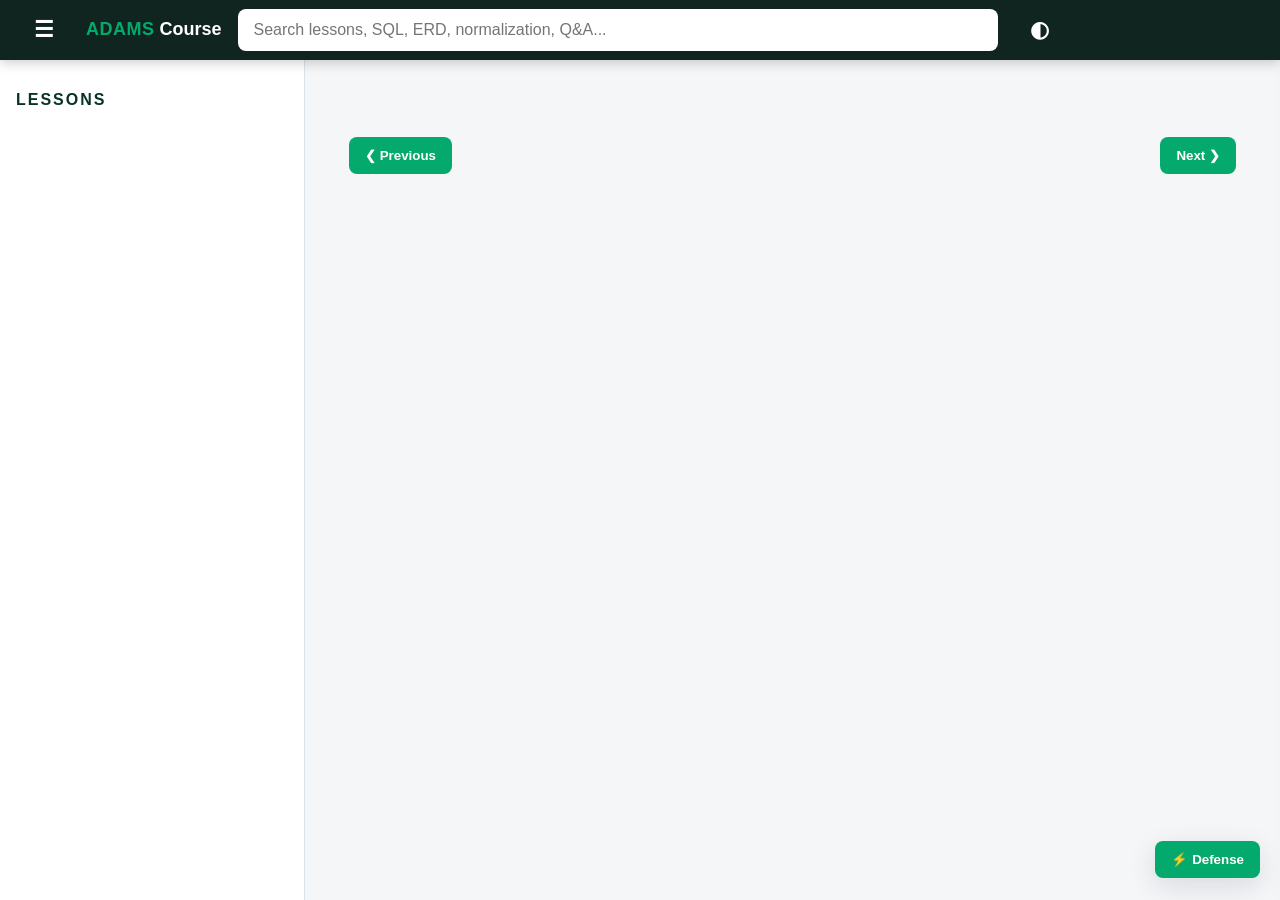
==== commit 75b065df: "Add files via upload" ====
--- a/index.html
+++ b/index.html
@@ -1,673 +1,49 @@
-<!DOCTYPE html>
+<!doctype html>
 <html lang="en">
 <head>
-  <meta charset="UTF-8" />
-  <meta name="viewport" content="width=device-width, initial-scale=1.0" />
-  <title>ADAMS Online Learning Guide</title>
-  <link rel="stylesheet" href="style.css" />
+  <meta charset="utf-8" />
+  <meta name="viewport" content="width=device-width, initial-scale=1" />
+  <title>ADAMS Course | Online Learning Guide</title>
+  <meta name="description" content="GitHub-ready ADAMS W3Schools-style online learning guide with SQL TryIt, search, ERD/EERD, quizzes, flashcards, and defense reviewer." />
+  <link rel="stylesheet" href="assets/css/styles.css" />
 </head>
 <body>
   <header class="topbar">
-    <div class="brand"><span>ADAMS</span> Academy</div>
-    <input id="searchBox" type="text" placeholder="Search ADAMS, SQL, ERD, EERD, Normalization..." />
-    <button id="darkBtn" type="button">Dark</button>
+    <button id="menuBtn" class="icon-btn" aria-label="Open lesson menu">☰</button>
+    <a class="brand" href="#home"><span>ADAMS</span> Course</a>
+    <div class="top-search-wrap">
+      <input id="topSearch" type="search" placeholder="Search lessons, SQL, ERD, normalization, Q&A..." aria-label="Search reviewer" />
+      <div id="topSearchResults" class="top-results"></div>
+    </div>
+    <button id="themeBtn" class="icon-btn" title="Toggle dark mode">◐</button>
   </header>
 
   <div class="layout">
-    <aside class="sidebar">
-      <h3>Course Menu</h3>
-      <button data-page="home" class="nav-btn active">Start Here</button>
-      <button data-page="overview" class="nav-btn">ADAMS Overview</button>
-      <button data-page="dbms" class="nav-btn">DBMS & MySQL</button>
-      <button data-page="objects" class="nav-btn">Tables, Keys, Records</button>
-      <button data-page="relationships" class="nav-btn">Relationships</button>
-      <button data-page="erd" class="nav-btn">ERD / EERD</button>
-      <button data-page="normalization" class="nav-btn">Normalization</button>
-      <button data-page="anomalies" class="nav-btn">Data Anomalies</button>
-      <button data-page="schema" class="nav-btn">ADAMS Tables</button>
-      <button data-page="sql-lessons" class="nav-btn">SQL Lessons</button>
-      <button data-page="sql-tryit" class="nav-btn">SQL TryIt</button>
-      <button data-page="defense" class="nav-btn">Defense Q&A</button>
-      <button data-page="quiz" class="nav-btn">Quiz</button>
-      <button data-page="github" class="nav-btn">GitHub Guide</button>
+    <aside id="sidebar" class="sidebar">
+      <h2>LESSONS</h2>
+      <nav id="lessonNav"></nav>
     </aside>
 
-    <main class="content">
-      <section id="home" class="page active">
-        <div class="hero">
-          <h1>ADAMS Online Learning Guide</h1>
-          <p>A clean W3Schools-style reviewer for your ADAMS database/system defense.</p>
-          <div class="hero-actions">
-            <button data-page="overview" class="go-btn">Start Learning</button>
-            <button data-page="sql-tryit" class="go-btn secondary">Open SQL TryIt</button>
-          </div>
-        </div>
-
-        <div class="cards">
-          <article class="card">
-            <h3>Understand</h3>
-            <p>Learn ADAMS, DBMS, SQL, ERD, EERD, cardinality, and normalization in simple lessons.</p>
-          </article>
-          <article class="card">
-            <h3>Practice</h3>
-            <p>Every major lesson includes activities with instant correct/incorrect checking.</p>
-          </article>
-          <article class="card">
-            <h3>Defend</h3>
-            <p>Use direct defense lines, panel Q&A, and SQL examples for your oral defense.</p>
-          </article>
-        </div>
-
-        <div class="note">
-          <b>Defense formula:</b> Definition + ADAMS example. Example: A primary key uniquely identifies each record. In ADAMS, <code>students.student_id</code> identifies each student.
-        </div>
-      </section>
-
-      <section id="overview" class="page">
-        <h1>ADAMS System Overview</h1>
-        <p><b>ADAMS</b> is a database-driven admission document management system. It manages admission documents and applicant/student records using a relational database.</p>
-
-        <div class="defense">
-          <b>Defense line:</b> ADAMS helps the office record, search, monitor, print, and archive admission records through a database-driven system.
-        </div>
-
-        <h2>Final User Roles</h2>
-        <table>
-          <thead>
-            <tr><th>Role / Record Type</th><th>Meaning</th></tr>
-          </thead>
-          <tbody>
-            <tr><td>Superadmin</td><td>Manages system-wide accounts, settings, categories, requirements, logs, and reports.</td></tr>
-            <tr><td>Staff</td><td>Handles searching, updating, uploading, monitoring, printing, and archiving subject to granted access.</td></tr>
-            <tr><td>Student/Applicant</td><td>Admission record only, not a final login role.</td></tr>
-          </tbody>
-        </table>
-
-        <h2>Main ADAMS Features</h2>
-        <ul>
-          <li>Record applicant/student information.</li>
-          <li>Manage student categories and requirement checklists.</li>
-          <li>Upload and monitor admission documents.</li>
-          <li>Search, print, verify, and archive records.</li>
-          <li>Track users, activity logs, print history, password resets, and archived students.</li>
-        </ul>
-
-        <div class="activity" data-activity>
-          <h2>Activities</h2>
-
-          <div class="q" data-answer="0">
-            <p>Who are the final login users in ADAMS?</p>
-            <label><input type="radio" name="ov1" value="0"> Superadmin and Staff</label>
-            <label><input type="radio" name="ov1" value="1"> Students and Parents</label>
-            <label><input type="radio" name="ov1" value="2"> Applicants only</label>
-          </div>
-
-          <div class="q" data-answer="1">
-            <p>Student/Applicant is treated as:</p>
-            <label><input type="radio" name="ov2" value="0"> Final login user</label>
-            <label><input type="radio" name="ov2" value="1"> Admission record</label>
-            <label><input type="radio" name="ov2" value="2"> Database administrator</label>
-          </div>
-
-          <div class="q" data-fill="archive">
-            <p>Complete: ADAMS helps the office record, search, monitor, print, and ______ admission records.</p>
-            <input type="text" placeholder="Type answer" />
-          </div>
-
-          <button class="check-btn" type="button">Check Answers</button>
-          <button class="reset-btn" type="button">Reset</button>
-          <div class="score"></div>
-        </div>
-      </section>
-
-      <section id="dbms" class="page">
-        <h1>DBMS and MySQL Foundations</h1>
-
-        <table>
-          <thead>
-            <tr><th>Concept</th><th>Meaning</th><th>ADAMS Example</th></tr>
-          </thead>
-          <tbody>
-            <tr><td>Database</td><td>Organized collection of related data.</td><td>Applicant records, requirement status, user accounts, logs, and archives.</td></tr>
-            <tr><td>DBMS</td><td>Software used to create, manage, secure, and retrieve records from a database.</td><td>MySQL/MariaDB manages the ADAMS database.</td></tr>
-            <tr><td>RDBMS</td><td>Relational Database Management System.</td><td>ADAMS uses related tables connected by keys.</td></tr>
-            <tr><td>SQL</td><td>Structured Query Language.</td><td>Used for SELECT, INSERT, UPDATE, DELETE, and JOIN.</td></tr>
-          </tbody>
-        </table>
-
-        <div class="defense">
-          <b>Defense line:</b> ADAMS is a database project because its main features depend on tables, keys, relationships, and SQL queries.
-        </div>
-
-        <div class="activity" data-activity>
-          <h2>Activities</h2>
-
-          <div class="q" data-answer="1">
-            <p>What type of DBMS is MySQL?</p>
-            <label><input type="radio" name="db1" value="0"> NoSQL only</label>
-            <label><input type="radio" name="db1" value="1"> RDBMS</label>
-            <label><input type="radio" name="db1" value="2"> Spreadsheet</label>
-          </div>
-
-          <div class="q" data-answer="0">
-            <p>Why is ADAMS considered a database project?</p>
-            <label><input type="radio" name="db2" value="0"> It depends on tables, keys, relationships, and SQL queries.</label>
-            <label><input type="radio" name="db2" value="1"> It is only a static form.</label>
-            <label><input type="radio" name="db2" value="2"> It only changes colors.</label>
-          </div>
-
-          <div class="q" data-fill="language">
-            <p>SQL means Structured Query ______.</p>
-            <input type="text" placeholder="Type answer" />
-          </div>
-
-          <button class="check-btn" type="button">Check Answers</button>
-          <button class="reset-btn" type="button">Reset</button>
-          <div class="score"></div>
-        </div>
-      </section>
-
-      <section id="objects" class="page">
-        <h1>Tables, Keys, Records</h1>
-
-        <table>
-          <thead>
-            <tr><th>Object</th><th>Meaning</th><th>ADAMS Example</th></tr>
-          </thead>
-          <tbody>
-            <tr><td>Table</td><td>Stores related data in rows and columns.</td><td><code>students</code></td></tr>
-            <tr><td>Column / Field</td><td>One data attribute.</td><td><code>first_name</code>, <code>email</code>, <code>category_id</code></td></tr>
-            <tr><td>Row / Record</td><td>One complete entry.</td><td>One applicant row in <code>students</code>.</td></tr>
-            <tr><td>Primary Key</td><td>Uniquely identifies each record.</td><td><code>students.student_id</code></td></tr>
-            <tr><td>Foreign Key</td><td>Links one table to another.</td><td><code>students.category_id</code></td></tr>
-            <tr><td>Unique Key</td><td>Prevents duplicate values.</td><td><code>users.username</code></td></tr>
-            <tr><td>Referential Integrity</td><td>Keeps table relationships valid and consistent.</td><td>A student category must exist before assigning it to a student.</td></tr>
-          </tbody>
-        </table>
-
-        <div class="activity" data-activity>
-          <h2>Activities</h2>
-
-          <div class="q" data-answer="0">
-            <p>Which is a primary key example?</p>
-            <label><input type="radio" name="obj1" value="0"> students.student_id</label>
-            <label><input type="radio" name="obj1" value="1"> student_name</label>
-            <label><input type="radio" name="obj1" value="2"> email only</label>
-          </div>
-
-          <div class="q" data-answer="1">
-            <p>Which key links one table to another?</p>
-            <label><input type="radio" name="obj2" value="0"> Primary key</label>
-            <label><input type="radio" name="obj2" value="1"> Foreign key</label>
-            <label><input type="radio" name="obj2" value="2"> Password</label>
-          </div>
-
-          <div class="q" data-fill="columns">
-            <p>A table stores related data in rows and ______.</p>
-            <input type="text" placeholder="Type answer" />
-          </div>
-
-          <button class="check-btn" type="button">Check Answers</button>
-          <button class="reset-btn" type="button">Reset</button>
-          <div class="score"></div>
-        </div>
-      </section>
-
-      <section id="relationships" class="page">
-        <h1>Business Rules and Relationships</h1>
-        <p>Business rules describe how records relate based on the actual process of the organization.</p>
-
-        <table>
-          <thead>
-            <tr><th>ADAMS Business Rule</th><th>Relationship</th></tr>
-          </thead>
-          <tbody>
-            <tr><td>Each student/applicant belongs to one student category.</td><td><code>student_categories</code> → <code>students</code> = 1:M</td></tr>
-            <tr><td>Different categories may require different documents.</td><td><code>student_categories</code> ↔ <code>requirement_types</code> = M:N</td></tr>
-            <tr><td>Category requirements are handled by a bridge table.</td><td><code>category_requirements</code></td></tr>
-            <tr><td>Actual requirement status is stored per student.</td><td><code>student_requirements</code></td></tr>
-          </tbody>
-        </table>
-
-        <div class="defense">
-          <b>Defense line:</b> The <code>category_requirements</code> table connects <code>student_categories</code> and <code>requirement_types</code> to handle different document checklists per category.
-        </div>
-
-        <div class="activity" data-activity>
-          <h2>Activities</h2>
-
-          <div class="q" data-answer="0">
-            <p><code>student_categories</code> to <code>students</code> is:</p>
-            <label><input type="radio" name="rel1" value="0"> One-to-many</label>
-            <label><input type="radio" name="rel1" value="1"> Many-to-many only</label>
-            <label><input type="radio" name="rel1" value="2"> No relationship</label>
-          </div>
-
-          <div class="q" data-answer="0">
-            <p>Which table handles category-based requirements?</p>
-            <label><input type="radio" name="rel2" value="0"> category_requirements</label>
-            <label><input type="radio" name="rel2" value="1"> print_logs</label>
-            <label><input type="radio" name="rel2" value="2"> activity_log</label>
-          </div>
-
-          <div class="q" data-fill="many">
-            <p>A bridge table connects a many-to-______ relationship.</p>
-            <input type="text" placeholder="Type answer" />
-          </div>
-
-          <button class="check-btn" type="button">Check Answers</button>
-          <button class="reset-btn" type="button">Reset</button>
-          <div class="score"></div>
-        </div>
-      </section>
-
-      <section id="erd" class="page">
-        <h1>ERD, EERD, Symbols, Shapes, Cardinalities</h1>
-
-        <p><b>ERD</b> means Entity Relationship Diagram. It shows database entities/tables, attributes, keys, and relationships.</p>
-        <p><b>EERD</b> means Enhanced Entity Relationship Diagram. It extends ERD by showing enhanced concepts like specialization and generalization.</p>
-
-        <div class="defense">
-          <b>Defense line:</b> In ADAMS, USER is specialized into SUPERADMIN_USER and STAFF_USER only. Students/applicants are records, not final login users.
-        </div>
-
-        <h2>ERD / EERD Shapes</h2>
-        <table>
-          <thead>
-            <tr><th>Shape / Symbol</th><th>Meaning</th><th>ADAMS Example</th></tr>
-          </thead>
-          <tbody>
-            <tr><td>Rectangle</td><td>Entity / Table</td><td><code>students</code>, <code>users</code>, <code>documents</code></td></tr>
-            <tr><td>Oval</td><td>Attribute / Field</td><td><code>student_name</code>, <code>email</code>, <code>status</code></td></tr>
-            <tr><td>Underlined Oval</td><td>Primary Key Attribute</td><td><code>student_id</code>, <code>user_id</code></td></tr>
-            <tr><td>Diamond</td><td>Relationship</td><td>belongs to, submits, prints</td></tr>
-            <tr><td>Double Rectangle</td><td>Weak Entity</td><td>Dependent entity concept</td></tr>
-            <tr><td>Double Oval</td><td>Multivalued Attribute</td><td>Multiple phone numbers, if allowed</td></tr>
-            <tr><td>Dashed Oval</td><td>Derived Attribute</td><td>Age derived from birth date</td></tr>
-            <tr><td>ISA Triangle</td><td>Specialization / Generalization</td><td>USER → SUPERADMIN_USER and STAFF_USER</td></tr>
-          </tbody>
-        </table>
-
-        <h2>Crow's Foot Cardinality Symbols</h2>
-        <div class="symbols">
-          <div><b>|</b><span>One</span></div>
-          <div><b>O</b><span>Zero / Optional</span></div>
-          <div><b>&lt;</b><span>Many</span></div>
-          <div><b>O|</b><span>Zero or One</span></div>
-          <div><b>||</b><span>Exactly One</span></div>
-          <div><b>|&lt;</b><span>One or Many</span></div>
-          <div><b>O&lt;</b><span>Zero or Many</span></div>
-        </div>
-
-        <h2>ADAMS Cardinalities</h2>
-        <table>
-          <thead>
-            <tr><th>Relationship</th><th>Cardinality</th><th>Explanation</th></tr>
-          </thead>
-          <tbody>
-            <tr><td>student_categories → students</td><td>1:M</td><td>One category can classify many students.</td></tr>
-            <tr><td>student_categories ↔ requirement_types</td><td>M:N</td><td>Handled by <code>category_requirements</code>.</td></tr>
-            <tr><td>students → student_requirements</td><td>1:M</td><td>One student can have many requirement status records.</td></tr>
-            <tr><td>requirement_types → student_requirements</td><td>1:M</td><td>One requirement type can appear in many student records.</td></tr>
-            <tr><td>students → documents</td><td>1:M</td><td>One student can have multiple document records.</td></tr>
-            <tr><td>users → activity_log</td><td>1:M</td><td>One user can perform many logged actions.</td></tr>
-            <tr><td>users → print_logs</td><td>1:M</td><td>One user can print many reports.</td></tr>
-          </tbody>
-        </table>
-
-        <div class="activity" data-activity>
-          <h2>Activities</h2>
-
-          <div class="q" data-answer="0">
-            <p>Rectangle in ERD means:</p>
-            <label><input type="radio" name="erd1" value="0"> Entity/Table</label>
-            <label><input type="radio" name="erd1" value="1"> Attribute</label>
-            <label><input type="radio" name="erd1" value="2"> Relationship</label>
-          </div>
-
-          <div class="q" data-answer="0">
-            <p>Crow's foot means:</p>
-            <label><input type="radio" name="erd2" value="0"> Many</label>
-            <label><input type="radio" name="erd2" value="1"> One only</label>
-            <label><input type="radio" name="erd2" value="2"> Primary key</label>
-          </div>
-
-          <div class="q" data-fill="diagram">
-            <p>ERD means Entity Relationship ______.</p>
-            <input type="text" placeholder="Type answer" />
-          </div>
-
-          <button class="check-btn" type="button">Check Answers</button>
-          <button class="reset-btn" type="button">Reset</button>
-          <div class="score"></div>
-        </div>
-      </section>
-
-      <section id="normalization" class="page">
-        <h1>Normalization: UNF → 1NF → 2NF → 3NF</h1>
-
-        <div class="note">
-          <b>Main point:</b> For normalization, explain database/table transformation, not only system UI.
-        </div>
-
-        <h2>Quick Visual Flow</h2>
-        <table>
-          <thead>
-            <tr><th>Stage</th><th>Database View</th><th>What Changed</th><th>Concern Fixed</th></tr>
-          </thead>
-          <tbody>
-            <tr><td>UNF</td><td>One wide monitoring table</td><td>Student details + category + multiple Requirement/Status/File columns in one row.</td><td>Repeating groups, redundant data, difficult tracking.</td></tr>
-            <tr><td>1NF</td><td>One requirement per row</td><td>Requirement1/Requirement2 columns become multiple rows.</td><td>Atomic values; no repeating requirement columns.</td></tr>
-            <tr><td>2NF</td><td>Core tables separated</td><td><code>students</code>, <code>student_categories</code>, <code>requirement_types</code>, <code>category_requirements</code>, <code>student_requirements</code>.</td><td>Less duplication; correct checklist per category.</td></tr>
-            <tr><td>3NF</td><td>Operational/support tables separated</td><td><code>users</code>, <code>documents</code>, <code>activity_log</code>, <code>print_logs</code>, <code>password_reset_tokens</code>, <code>archived_students</code>.</td><td>Audit trail, security, reporting, archiving, maintainability.</td></tr>
-          </tbody>
-        </table>
-
-        <h2>UNF Example</h2>
-        <table>
-          <thead>
-            <tr><th>Student</th><th>Category</th><th>Requirement 1</th><th>Status 1</th><th>File 1</th><th>Requirement 2</th><th>Status 2</th><th>File 2</th></tr>
-          </thead>
-          <tbody>
-            <tr><td>Reyes, Ana</td><td>Freshman</td><td>Birth Certificate</td><td>SUBMITTED</td><td>birth.pdf</td><td>Valid ID</td><td>PENDING</td><td>N/A</td></tr>
-            <tr><td>Santos, Mark</td><td>Transferee</td><td>Transcript</td><td>PENDING</td><td>N/A</td><td>Good Moral</td><td>SUBMITTED</td><td>goodmoral.pdf</td></tr>
-          </tbody>
-        </table>
-
-        <h2>1NF Example</h2>
-        <table>
-          <thead>
-            <tr><th>Student</th><th>Category</th><th>Requirement</th><th>Status</th><th>File Name</th><th>Uploaded By</th><th>Upload Date</th></tr>
-          </thead>
-          <tbody>
-            <tr><td>Reyes, Ana</td><td>Freshman</td><td>Birth Certificate</td><td>SUBMITTED</td><td>birth.pdf</td><td>admin</td><td>2026-06-20</td></tr>
-            <tr><td>Reyes, Ana</td><td>Freshman</td><td>Valid ID</td><td>PENDING</td><td>N/A</td><td>admin</td><td></td></tr>
-            <tr><td>Santos, Mark</td><td>Transferee</td><td>Transcript</td><td>PENDING</td><td>N/A</td><td>registrar</td><td></td></tr>
-            <tr><td>Santos, Mark</td><td>Transferee</td><td>Good Moral</td><td>SUBMITTED</td><td>goodmoral.pdf</td><td>registrar</td><td>2026-06-20</td></tr>
-          </tbody>
-        </table>
-
-        <div class="defense">
-          <b>One-minute answer:</b> Our normalization started from a manual logbook-style admission record. In UNF, one row contained student details, category, and repeated requirement columns. In 1NF, each requirement became a separate row. In 2NF, we separated core data by purpose. In 3NF, we separated operational data such as users, logs, print logs, password reset tokens, documents, and archived students.
-        </div>
-
-        <div class="activity" data-activity>
-          <h2>Activities</h2>
-
-          <div class="q" data-answer="0">
-            <p>Which stage removes repeating Requirement 1 / Requirement 2 columns?</p>
-            <label><input type="radio" name="n1" value="0"> 1NF</label>
-            <label><input type="radio" name="n1" value="1"> 2NF</label>
-            <label><input type="radio" name="n1" value="2"> 3NF</label>
-          </div>
-
-          <div class="q" data-answer="1">
-            <p>Which stage separates core tables by purpose?</p>
-            <label><input type="radio" name="n2" value="0"> 1NF</label>
-            <label><input type="radio" name="n2" value="1"> 2NF</label>
-            <label><input type="radio" name="n2" value="2"> UNF</label>
-          </div>
-
-          <div class="q" data-answer="2">
-            <p>Which stage separates users, logs, reset tokens, documents, and archives?</p>
-            <label><input type="radio" name="n3" value="0"> UNF</label>
-            <label><input type="radio" name="n3" value="1"> 1NF</label>
-            <label><input type="radio" name="n3" value="2"> 3NF</label>
-          </div>
-
-          <button class="check-btn" type="button">Check Answers</button>
-          <button class="reset-btn" type="button">Reset</button>
-          <div class="score"></div>
-        </div>
-      </section>
-
-      <section id="anomalies" class="page">
-        <h1>Data Anomalies</h1>
-        <p>Normalization avoids duplicate data, repeating groups, update errors, insertion problems, and accidental data loss.</p>
-
-        <table>
-          <thead>
-            <tr><th>Anomaly</th><th>Meaning</th><th>ADAMS Example</th></tr>
-          </thead>
-          <tbody>
-            <tr><td>Update anomaly</td><td>Same data appears in many places and not all copies are updated.</td><td>Changing a requirement name in many repeated rows.</td></tr>
-            <tr><td>Insertion anomaly</td><td>Cannot add one type of data without unrelated data.</td><td>Cannot add a new requirement type unless a student exists.</td></tr>
-            <tr><td>Deletion anomaly</td><td>Deleting a record accidentally removes important information.</td><td>Deleting a student loses the only record of a requirement.</td></tr>
-          </tbody>
-        </table>
-
-        <div class="activity" data-activity>
-          <h2>Activities</h2>
-
-          <div class="q" data-answer="0">
-            <p>Changing one duplicate value but not the others is:</p>
-            <label><input type="radio" name="a1" value="0"> Update anomaly</label>
-            <label><input type="radio" name="a1" value="1"> Deletion anomaly</label>
-            <label><input type="radio" name="a1" value="2"> Insertion anomaly</label>
-          </div>
-
-          <div class="q" data-answer="2">
-            <p>Deleting a student and losing important information is:</p>
-            <label><input type="radio" name="a2" value="0"> SQL JOIN</label>
-            <label><input type="radio" name="a2" value="1"> Primary key</label>
-            <label><input type="radio" name="a2" value="2"> Deletion anomaly</label>
-          </div>
-
-          <button class="check-btn" type="button">Check Answers</button>
-          <button class="reset-btn" type="button">Reset</button>
-          <div class="score"></div>
-        </div>
-      </section>
-
-      <section id="schema" class="page">
-        <h1>ADAMS Tables and System Info</h1>
-
-        <h2>Working Local Setup</h2>
-        <table>
-          <thead>
-            <tr><th>Item</th><th>Value</th></tr>
-          </thead>
-          <tbody>
-            <tr><td>System URL</td><td><code>http://localhost:8090/doc_ad_sys</code></td></tr>
-            <tr><td>MySQL Workbench Host</td><td><code>127.0.0.1</code></td></tr>
-            <tr><td>MySQL Workbench Port</td><td><code>3307</code></td></tr>
-            <tr><td>Database</td><td><code>doc_admission_db</code></td></tr>
-            <tr><td>Common local username/password</td><td><code>root / Root12345!</code></td></tr>
-            <tr><td>Final user roles</td><td>Superadmin and Staff only</td></tr>
-          </tbody>
-        </table>
-
-        <h2>Locked ADAMS Tables and Key Attributes</h2>
-        <table>
-          <thead>
-            <tr><th>Table</th><th>Correct attributes to remember</th></tr>
-          </thead>
-          <tbody>
-            <tr><td>users</td><td>user_id, username, password, email, full_name, phone, is_active, created_at, last_login, role</td></tr>
-            <tr><td>students</td><td>student_id, user_id, student_name, last_name, first_name, middle_name, birth_date, email, category_id, remarks, phone</td></tr>
-            <tr><td>student_categories</td><td>category_id, category_name, sort_order</td></tr>
-            <tr><td>requirement_types</td><td>requirement_id, requirement_name, description</td></tr>
-            <tr><td>category_requirements</td><td>category_id, requirement_id</td></tr>
-            <tr><td>student_requirements</td><td>student_requirement_id, student_id, requirement_id, file_name, file_path, uploaded_by, status, upload_date, uploaded_at</td></tr>
-            <tr><td>documents</td><td>document_id, student_id, document_type, file_path, tracking_number, status, date_submitted, remarks, student_pk</td></tr>
-            <tr><td>activity_log</td><td>log_id, user_id, username, action, module, description, log_time</td></tr>
-            <tr><td>print_logs</td><td>log_id, ref_no, student_id, document_type, printed_by, printed_by_name, printed_at, campus_code</td></tr>
-            <tr><td>password_reset_tokens</td><td>id, user_id, token, expires_at, used, created_at</td></tr>
-            <tr><td>archived_students</td><td>archive_id, student_id, student_name, email, phone, birth_date, category_id, remarks, archived_at, archived_by</td></tr>
-          </tbody>
-        </table>
-      </section>
-
-      <section id="sql-lessons" class="page">
-        <h1>SQL Lessons</h1>
-
-        <h2>Quick Start</h2>
-        <pre><code>USE doc_admission_db;
-SHOW TABLES;
-
-DESCRIBE students;
-DESCRIBE student_requirements;
-DESCRIBE documents;</code></pre>
-
-        <h2>Basic SELECT</h2>
-        <pre><code>SELECT *
-FROM students;
-
-SELECT user_id, username, full_name, role, is_active
-FROM users;
-
-SELECT *
-FROM students
-WHERE last_name LIKE '%Santos%';
-
-SELECT student_id, last_name, first_name, email
-FROM students
-ORDER BY last_name ASC, first_name ASC;</code></pre>
-
-        <h2>COUNT and GROUP BY</h2>
-        <pre><code>SELECT COUNT(*) AS total_students
-FROM students;
-
-SELECT role, COUNT(*) AS total_users
-FROM users
-WHERE role IN ('superadmin','staff')
-GROUP BY role;</code></pre>
-
-        <h2>JOIN</h2>
-        <pre><code>SELECT s.student_id, s.student_name, s.email, c.category_name
-FROM students s
-LEFT JOIN student_categories c
- ON c.category_id = s.category_id
-ORDER BY s.student_name;
-
-SELECT c.category_name, r.requirement_name, r.description
-FROM category_requirements cr
-JOIN student_categories c
- ON c.category_id = cr.category_id
-JOIN requirement_types r
- ON r.requirement_id = cr.requirement_id
-ORDER BY c.category_name, r.requirement_name;</code></pre>
-
-        <h2>Safety Before UPDATE / DELETE</h2>
-        <pre><code>SELECT *
-FROM users
-WHERE username = 'staff1';
-
-UPDATE users
-SET email = 'newemail@example.com'
-WHERE username = 'staff1';
-
-DELETE FROM users
-WHERE username = 'staff1';</code></pre>
-
-        <div class="activity" data-activity>
-          <h2>Activities</h2>
-
-          <div class="q" data-fill="show tables">
-            <p>What SQL command lists all tables?</p>
-            <input type="text" placeholder="Type answer" />
-          </div>
-
-          <div class="q" data-fill="describe students">
-            <p>What SQL command checks the students table structure?</p>
-            <input type="text" placeholder="Type answer" />
-          </div>
-
-          <div class="q" data-fill="where">
-            <p>UPDATE and DELETE should always have ______.</p>
-            <input type="text" placeholder="Type answer" />
-          </div>
-
-          <button class="check-btn" type="button">Check Answers</button>
-          <button class="reset-btn" type="button">Reset</button>
-          <div class="score"></div>
-        </div>
-      </section>
-
-      <section id="sql-tryit" class="page">
-        <h1>SQL TryIt Editor</h1>
-        <p>This is a safe offline SQL simulator using ADAMS sample tables. It does not connect to your real MySQL database.</p>
-
-        <div class="tryit">
-          <div>
-            <h2>SQL Editor</h2>
-            <textarea id="sqlEditor">SELECT * FROM students;</textarea>
-            <div class="button-row">
-              <button id="runSqlBtn" type="button">Run SQL</button>
-              <button id="copySqlBtn" type="button">Copy</button>
-              <button id="clearSqlBtn" type="button">Clear</button>
-            </div>
-
-            <h3>Examples</h3>
-            <button class="example-sql" data-sql="SHOW TABLES;">SHOW TABLES</button>
-            <button class="example-sql" data-sql="DESCRIBE students;">DESCRIBE students</button>
-            <button class="example-sql" data-sql="SELECT * FROM students;">SELECT students</button>
-            <button class="example-sql" data-sql="SELECT COUNT(*) AS total_students FROM students;">COUNT students</button>
-            <button class="example-sql" data-sql="SELECT s.student_id, s.student_name, c.category_name
-FROM students s
-LEFT JOIN student_categories c
- ON c.category_id = s.category_id;">JOIN category</button>
-            <button class="example-sql" data-sql="SELECT c.category_name, r.requirement_name
-FROM category_requirements cr
-JOIN student_categories c ON c.category_id = cr.category_id
-JOIN requirement_types r ON r.requirement_id = cr.requirement_id;">Requirements per category</button>
-            <button class="example-sql" data-sql="SELECT s.student_name, r.requirement_name, sr.status
-FROM students s
-JOIN student_requirements sr ON sr.student_id = s.student_id
-JOIN requirement_types r ON r.requirement_id = sr.requirement_id;">Student requirements</button>
-          </div>
-
-          <div>
-            <h2>Result</h2>
-            <div id="sqlResult" class="result">Click Run SQL.</div>
-          </div>
-        </div>
-      </section>
-
-      <section id="defense" class="page">
-        <h1>Defense Q&A</h1>
-
-        <details><summary>What is the main focus of your project?</summary><p>ADAMS manages admission documents and applicant/student records using a relational database.</p></details>
-        <details><summary>Why is ADAMS considered a database project?</summary><p>Its features depend on tables, keys, relationships, and SQL queries.</p></details>
-        <details><summary>What is a database?</summary><p>A database is an organized collection of related data that can be stored, searched, updated, and managed.</p></details>
-        <details><summary>What is a DBMS?</summary><p>A DBMS is software used to create, manage, secure, and retrieve records from a database.</p></details>
-        <details><summary>What is a primary key?</summary><p>A primary key uniquely identifies each record. In ADAMS, students.student_id identifies each student.</p></details>
-        <details><summary>What is a foreign key?</summary><p>A foreign key links one table to another. In ADAMS, students.category_id links to student_categories.category_id.</p></details>
-        <details><summary>How did ADAMS apply 1NF?</summary><p>By removing repeating groups and making each requirement a separate record.</p></details>
-        <details><summary>How did ADAMS apply 2NF?</summary><p>By separating student data, category data, requirement type data, category requirements, and student requirements.</p></details>
-        <details><summary>How did ADAMS apply 3NF?</summary><p>By separating users, activity logs, print logs, password reset tokens, documents, and archived records.</p></details>
-        <details><summary>What is ERD?</summary><p>An ERD shows tables, attributes, keys, and relationships.</p></details>
-        <details><summary>What is EERD?</summary><p>An EERD extends ERD with enhanced concepts like specialization and generalization.</p></details>
-
-        <div class="defense">
-          <b>Emergency answer:</b> Since our subject is Information Management / DBMS, our focus is database design: entities, attributes, keys, relationships, normalization, SQL queries, and data integrity in ADAMS.
-        </div>
-      </section>
-
-      <section id="quiz" class="page">
-        <h1>Quiz</h1>
-        <div id="quizBox"></div>
-        <button id="checkQuizBtn" type="button">Check Quiz</button>
-        <button id="resetQuizBtn" type="button">Reset</button>
-        <div id="quizScore" class="score"></div>
-      </section>
-
-      <section id="github" class="page">
-        <h1>GitHub Upload Guide</h1>
-        <ol>
-          <li>Open your GitHub repository.</li>
-          <li>Make sure files are named exactly: <code>index.html</code>, <code>style.css</code>, and <code>script.js</code>.</li>
-          <li>Make sure all three files are in the root folder.</li>
-          <li>Go to <b>Settings → Pages</b>.</li>
-          <li>Choose <b>Deploy from branch</b>.</li>
-          <li>Branch: <b>main</b>. Folder: <b>/root</b>.</li>
-          <li>Click Save and wait 1–3 minutes.</li>
-        </ol>
-        <div class="note"><b>Important:</b> Do not paste JavaScript in <code>style.css</code>. Do not paste CSS in <code>script.js</code>.</div>
-      </section>
+    <main class="main" id="main">
+      <section id="page" class="page"></section>
+      <div class="pager">
+        <button id="prevBtn">❮ Previous</button>
+        <button id="nextBtn">Next ❯</button>
+      </div>
     </main>
   </div>
 
-  <script src="script.js"></script>
+  <button id="quickBtn" class="quick-btn">⚡ Defense</button>
+  <aside id="quickPanel" class="quick-panel" aria-label="Defense quick reference">
+    <button id="closeQuick" class="close">×</button>
+    <h2>Defense Quick Reference</h2>
+    <input id="quickSearch" placeholder="Try: foreign key, 3NF, DESCRIBE..." />
+    <div id="quickResults"></div>
+  </aside>
+
+  <button id="toTop" class="to-top">↑</button>
+  <script src="assets/js/data.js"></script>
+  <script src="assets/js/views.js"></script>
+  <script src="assets/js/app.js"></script>
 </body>
 </html>
--- a/assets/css/styles.css
+++ b/assets/css/styles.css
@@ -0,0 +1,6 @@
+:root{
+  --green:#04AA6D;--green-dark:#063f2d;--green-soft:#e7f5ee;--w3:#04AA6D;
+  --text:#1f2937;--muted:#64748b;--bg:#f4f6f8;--panel:#ffffff;--line:#dbe3ea;
+  --code:#f3f4f6;--yellow:#fff8db;--red:#8b0000;--shadow:0 8px 28px rgba(15,23,42,.12);
+}
+*{box-sizing:border-box}html{scroll-behavior:smooth}body{margin:0;font-family:Arial,Helvetica,sans-serif;background:var(--bg);color:var(--text);line-height:1.55}.topbar{height:60px;background:#10251f;color:#fff;display:flex;align-items:center;gap:16px;position:fixed;top:0;left:0;right:0;z-index:50;box-shadow:0 2px 12px rgba(0,0,0,.22);padding:0 18px}.brand{color:#fff;text-decoration:none;font-size:18px;font-weight:800;white-space:nowrap}.brand span{color:var(--green);letter-spacing:.5px}.icon-btn{background:transparent;color:#fff;border:0;font-size:22px;cursor:pointer}.top-search-wrap{position:relative;flex:1;max-width:760px}.top-search-wrap input{width:100%;border:0;border-radius:8px;padding:12px 16px;font-size:16px}.top-results{display:none;position:absolute;top:48px;left:0;right:0;background:#fff;color:var(--text);border:1px solid var(--line);border-radius:12px;box-shadow:var(--shadow);max-height:430px;overflow:auto}.top-results.open{display:block}.top-result{display:block;padding:13px 16px;border-bottom:1px solid var(--line);text-decoration:none;color:var(--text)}.top-result b{color:var(--green-dark)}.top-result small{display:block;color:var(--muted);margin-top:3px}.layout{display:flex;padding-top:60px}.sidebar{width:305px;position:fixed;top:60px;bottom:0;left:0;background:#fff;border-right:1px solid var(--line);overflow:auto;padding:24px 16px 40px}.sidebar h2{font-size:16px;letter-spacing:2px;color:#093326;margin:4px 0 18px}.nav-link{display:block;text-decoration:none;color:#111827;padding:12px 12px;border-radius:9px;margin-bottom:10px}.nav-link:hover,.nav-link.active{background:var(--green-soft);color:#057047}.nav-link small{display:block;text-transform:uppercase;color:var(--muted);font-weight:800;font-size:11px;line-height:1}.nav-link span{display:block;font-weight:800;line-height:1.1;margin-top:4px}.main{margin-left:305px;width:calc(100% - 305px);min-height:calc(100vh - 60px)}.page{max-width:1180px;margin:0 auto;padding:36px 44px}.page h1{font-size:42px;line-height:1.12;margin:0 0 18px}.page h2{font-size:28px;margin:34px 0 14px;color:#123b2d}.page h3{margin:22px 0 8px}.lead{font-size:20px;color:#334155}.w3-note,.note{background:var(--green-soft);border-left:6px solid var(--green);padding:16px 18px;border-radius:4px;margin:18px 0}.warning{background:var(--yellow);border-left:6px solid #f59e0b;padding:16px 18px;border-radius:4px;margin:18px 0}.grid{display:grid;grid-template-columns:repeat(auto-fit,minmax(230px,1fr));gap:18px}.card{background:#fff;border:1px solid var(--line);border-radius:12px;padding:20px;box-shadow:0 1px 3px rgba(0,0,0,.03)}a.card{display:block;text-decoration:none;color:var(--text)}.card:hover{box-shadow:var(--shadow);transform:translateY(-1px)}.card b{color:#057047;font-size:20px}.card small,.muted{color:var(--muted)}.btn,button{background:var(--green);color:#fff;border:0;border-radius:8px;padding:11px 16px;font-weight:800;cursor:pointer}button.secondary,.btn.secondary{background:#e5e7eb;color:#111827}button.danger{background:#ef4444}.btn-row{display:flex;gap:10px;flex-wrap:wrap;margin:16px 0}.table-wrap{overflow:auto;border:1px solid var(--line);border-radius:8px;background:#fff;margin:14px 0}table{border-collapse:collapse;width:100%;background:#fff}th{background:#05814f;color:#fff;text-align:left}th,td{padding:12px 14px;border:1px solid var(--line);vertical-align:top}pre{background:var(--code);padding:16px;border-radius:8px;overflow:auto;border-left:6px solid var(--green);font-size:14px}code,textarea{font-family:Consolas,Monaco,'Courier New',monospace}.lesson-two{display:grid;grid-template-columns:1fr 1fr;gap:22px}.sql-editor textarea{width:100%;height:280px;border:1px solid var(--line);border-radius:12px;padding:18px;font-size:17px;background:#fff}.result-box{background:#fff;border:1px solid var(--line);border-radius:12px;padding:18px;min-height:280px;overflow:auto}.example-btn{margin:6px 6px 6px 0}.activity-card,.quiz-card{background:#fff;border:1px solid var(--line);border-radius:12px;padding:18px;margin:16px 0}.choice{display:block;width:100%;text-align:left;background:#f1f5f9;color:#111;margin:8px 0}.choice.correct{background:#dcfce7;color:#14532d}.choice.wrong{background:#fee2e2;color:#7f1d1d}.answer,.explain{display:none;background:#fff7ed;border-left:5px solid #f59e0b;padding:12px;margin-top:12px}.search-page input,.quick-panel input{width:100%;border:2px solid var(--green);border-radius:9px;padding:14px 16px;font-size:17px}.search-hit{background:#fff;border:1px solid var(--line);border-radius:12px;padding:16px;margin:12px 0}.search-hit h3{margin:0}.tag{display:inline-block;background:var(--green-soft);color:#047857;border-radius:999px;padding:3px 9px;font-size:12px;font-weight:800;margin-left:8px}mark{background:#fef08a;padding:0 2px}.diagram{background:#fff;border:1px solid var(--line);border-radius:14px;padding:16px;margin:14px 0;overflow:auto}.diagram svg{min-width:900px;width:100%;height:auto}.entity rect{fill:#fbfffd;stroke:#334155;stroke-width:2}.entity text{text-anchor:middle;font-size:13px}.rel{stroke:#334155;stroke-width:2}.diamond{fill:#fff;stroke:#334155;stroke-width:2}.diagram .clickable{cursor:pointer}.diagram .clickable:hover rect{fill:#dcfce7}.info-panel{background:#fff;border:1px solid var(--line);border-radius:12px;padding:16px;margin-top:14px}.flashcard{min-height:220px;display:grid;place-items:center;text-align:center;font-size:26px;font-weight:800;background:#fff;border:1px solid var(--line);border-radius:16px;box-shadow:var(--shadow);padding:28px;cursor:pointer}.flashcard.back{background:#ecfdf5;color:#064e3b}.mock-box{background:#fff;border:1px solid var(--line);border-radius:16px;padding:24px}.full-text{white-space:pre-wrap;max-height:640px;overflow:auto;background:#fff;border:1px solid var(--line);padding:18px;border-radius:10px;font-size:14px}.pdf-grid{display:grid;grid-template-columns:repeat(auto-fit,minmax(250px,1fr));gap:16px}.pdf-card{background:#fff;border:1px solid var(--line);border-radius:12px;padding:18px}.quick-btn{position:fixed;right:20px;bottom:22px;z-index:30;box-shadow:var(--shadow)}.quick-panel{position:fixed;top:60px;right:0;bottom:0;width:390px;background:#fff;border-left:1px solid var(--line);box-shadow:var(--shadow);z-index:60;transform:translateX(105%);transition:.25s;padding:24px;overflow:auto}.quick-panel.open{transform:translateX(0)}.close{float:right;background:#e5e7eb;color:#111;font-size:22px;padding:4px 12px}.to-top{display:none;position:fixed;right:20px;bottom:80px;border-radius:50%;width:45px;height:45px}.pager{max-width:1180px;margin:0 auto;padding:5px 44px 40px;display:flex;justify-content:space-between}.dark{--bg:#0f172a;--panel:#111827;--text:#e5e7eb;--muted:#cbd5e1;--line:#334155;--code:#111827;--green-soft:#0f3b2d}.dark .sidebar,.dark .card,.dark .result-box,.dark .activity-card,.dark .quiz-card,.dark .info-panel,.dark .mock-box,.dark .pdf-card,.dark .quick-panel,.dark .top-results,.dark .search-hit,.dark .full-text,.dark table,.dark .diagram{background:#111827}.dark .nav-link{color:#e5e7eb}.dark th{background:#047857}.dark textarea,.dark input{background:#0f172a;color:#e5e7eb;border-color:#334155}.dark .choice{background:#1f2937;color:#e5e7eb}@media(max-width:900px){.sidebar{transform:translateX(-105%);transition:.25s;z-index:70}.sidebar.open{transform:translateX(0)}.main{margin-left:0;width:100%}.page{padding:28px 18px}.page h1{font-size:33px}.lesson-two{grid-template-columns:1fr}.quick-panel{width:92vw}.top-search-wrap{max-width:none}.brand{font-size:16px}.pager{padding-left:18px;padding-right:18px}}
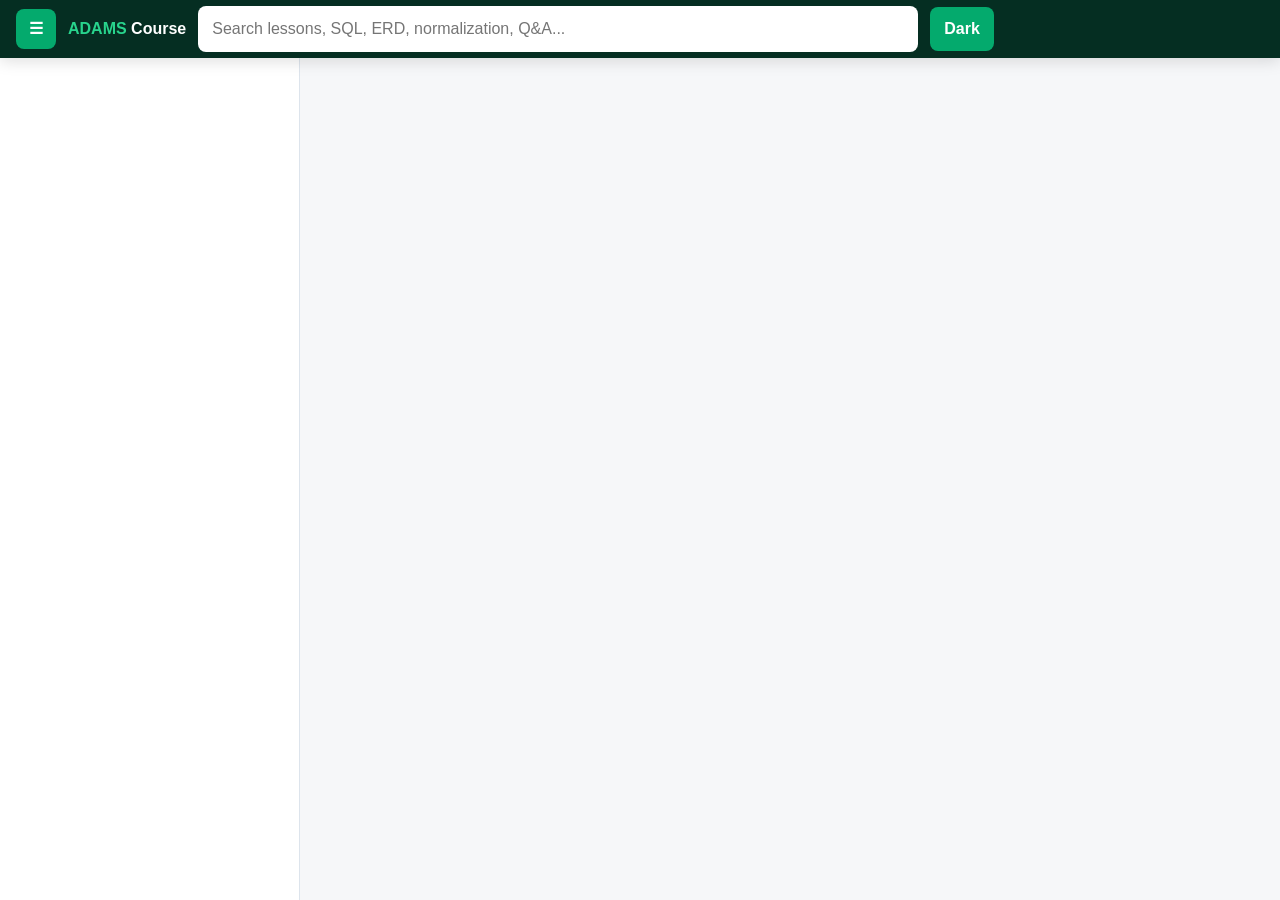
==== commit 45148a36: "Add files via upload" ====
--- a/index.html
+++ b/index.html
@@ -1,49 +1 @@
-<!doctype html>
-<html lang="en">
-<head>
-  <meta charset="utf-8" />
-  <meta name="viewport" content="width=device-width, initial-scale=1" />
-  <title>ADAMS Course | Online Learning Guide</title>
-  <meta name="description" content="GitHub-ready ADAMS W3Schools-style online learning guide with SQL TryIt, search, ERD/EERD, quizzes, flashcards, and defense reviewer." />
-  <link rel="stylesheet" href="assets/css/styles.css" />
-</head>
-<body>
-  <header class="topbar">
-    <button id="menuBtn" class="icon-btn" aria-label="Open lesson menu">☰</button>
-    <a class="brand" href="#home"><span>ADAMS</span> Course</a>
-    <div class="top-search-wrap">
-      <input id="topSearch" type="search" placeholder="Search lessons, SQL, ERD, normalization, Q&A..." aria-label="Search reviewer" />
-      <div id="topSearchResults" class="top-results"></div>
-    </div>
-    <button id="themeBtn" class="icon-btn" title="Toggle dark mode">◐</button>
-  </header>
-
-  <div class="layout">
-    <aside id="sidebar" class="sidebar">
-      <h2>LESSONS</h2>
-      <nav id="lessonNav"></nav>
-    </aside>
-
-    <main class="main" id="main">
-      <section id="page" class="page"></section>
-      <div class="pager">
-        <button id="prevBtn">❮ Previous</button>
-        <button id="nextBtn">Next ❯</button>
-      </div>
-    </main>
-  </div>
-
-  <button id="quickBtn" class="quick-btn">⚡ Defense</button>
-  <aside id="quickPanel" class="quick-panel" aria-label="Defense quick reference">
-    <button id="closeQuick" class="close">×</button>
-    <h2>Defense Quick Reference</h2>
-    <input id="quickSearch" placeholder="Try: foreign key, 3NF, DESCRIBE..." />
-    <div id="quickResults"></div>
-  </aside>
-
-  <button id="toTop" class="to-top">↑</button>
-  <script src="assets/js/data.js"></script>
-  <script src="assets/js/views.js"></script>
-  <script src="assets/js/app.js"></script>
-</body>
-</html>
+<!doctype html><html lang="en"><head><meta charset="utf-8"><meta name="viewport" content="width=device-width, initial-scale=1"><title>ADAMS Online Learning Guide</title><link rel="stylesheet" href="assets/css/styles.css"></head><body><header class="topbar"><button class="iconbtn" onclick="toggleSidebar()">☰</button><div class="logo"><b>ADAMS</b> Course</div><div class="top-search"><input id="globalSearch" placeholder="Search lessons, SQL, ERD, normalization, Q&A..."></div><button class="btn" onclick="toggleDark()">Dark</button></header><div class="layout"><aside id="sidebar" class="sidebar"></aside><main class="main"><div id="pages"></div></main></div><script src="assets/js/data.js"></script><script src="assets/js/app.js"></script></body></html>
--- a/assets/css/styles.css
+++ b/assets/css/styles.css
@@ -1,6 +1,3 @@
-:root{
-  --green:#04AA6D;--green-dark:#063f2d;--green-soft:#e7f5ee;--w3:#04AA6D;
-  --text:#1f2937;--muted:#64748b;--bg:#f4f6f8;--panel:#ffffff;--line:#dbe3ea;
-  --code:#f3f4f6;--yellow:#fff8db;--red:#8b0000;--shadow:0 8px 28px rgba(15,23,42,.12);
-}
-*{box-sizing:border-box}html{scroll-behavior:smooth}body{margin:0;font-family:Arial,Helvetica,sans-serif;background:var(--bg);color:var(--text);line-height:1.55}.topbar{height:60px;background:#10251f;color:#fff;display:flex;align-items:center;gap:16px;position:fixed;top:0;left:0;right:0;z-index:50;box-shadow:0 2px 12px rgba(0,0,0,.22);padding:0 18px}.brand{color:#fff;text-decoration:none;font-size:18px;font-weight:800;white-space:nowrap}.brand span{color:var(--green);letter-spacing:.5px}.icon-btn{background:transparent;color:#fff;border:0;font-size:22px;cursor:pointer}.top-search-wrap{position:relative;flex:1;max-width:760px}.top-search-wrap input{width:100%;border:0;border-radius:8px;padding:12px 16px;font-size:16px}.top-results{display:none;position:absolute;top:48px;left:0;right:0;background:#fff;color:var(--text);border:1px solid var(--line);border-radius:12px;box-shadow:var(--shadow);max-height:430px;overflow:auto}.top-results.open{display:block}.top-result{display:block;padding:13px 16px;border-bottom:1px solid var(--line);text-decoration:none;color:var(--text)}.top-result b{color:var(--green-dark)}.top-result small{display:block;color:var(--muted);margin-top:3px}.layout{display:flex;padding-top:60px}.sidebar{width:305px;position:fixed;top:60px;bottom:0;left:0;background:#fff;border-right:1px solid var(--line);overflow:auto;padding:24px 16px 40px}.sidebar h2{font-size:16px;letter-spacing:2px;color:#093326;margin:4px 0 18px}.nav-link{display:block;text-decoration:none;color:#111827;padding:12px 12px;border-radius:9px;margin-bottom:10px}.nav-link:hover,.nav-link.active{background:var(--green-soft);color:#057047}.nav-link small{display:block;text-transform:uppercase;color:var(--muted);font-weight:800;font-size:11px;line-height:1}.nav-link span{display:block;font-weight:800;line-height:1.1;margin-top:4px}.main{margin-left:305px;width:calc(100% - 305px);min-height:calc(100vh - 60px)}.page{max-width:1180px;margin:0 auto;padding:36px 44px}.page h1{font-size:42px;line-height:1.12;margin:0 0 18px}.page h2{font-size:28px;margin:34px 0 14px;color:#123b2d}.page h3{margin:22px 0 8px}.lead{font-size:20px;color:#334155}.w3-note,.note{background:var(--green-soft);border-left:6px solid var(--green);padding:16px 18px;border-radius:4px;margin:18px 0}.warning{background:var(--yellow);border-left:6px solid #f59e0b;padding:16px 18px;border-radius:4px;margin:18px 0}.grid{display:grid;grid-template-columns:repeat(auto-fit,minmax(230px,1fr));gap:18px}.card{background:#fff;border:1px solid var(--line);border-radius:12px;padding:20px;box-shadow:0 1px 3px rgba(0,0,0,.03)}a.card{display:block;text-decoration:none;color:var(--text)}.card:hover{box-shadow:var(--shadow);transform:translateY(-1px)}.card b{color:#057047;font-size:20px}.card small,.muted{color:var(--muted)}.btn,button{background:var(--green);color:#fff;border:0;border-radius:8px;padding:11px 16px;font-weight:800;cursor:pointer}button.secondary,.btn.secondary{background:#e5e7eb;color:#111827}button.danger{background:#ef4444}.btn-row{display:flex;gap:10px;flex-wrap:wrap;margin:16px 0}.table-wrap{overflow:auto;border:1px solid var(--line);border-radius:8px;background:#fff;margin:14px 0}table{border-collapse:collapse;width:100%;background:#fff}th{background:#05814f;color:#fff;text-align:left}th,td{padding:12px 14px;border:1px solid var(--line);vertical-align:top}pre{background:var(--code);padding:16px;border-radius:8px;overflow:auto;border-left:6px solid var(--green);font-size:14px}code,textarea{font-family:Consolas,Monaco,'Courier New',monospace}.lesson-two{display:grid;grid-template-columns:1fr 1fr;gap:22px}.sql-editor textarea{width:100%;height:280px;border:1px solid var(--line);border-radius:12px;padding:18px;font-size:17px;background:#fff}.result-box{background:#fff;border:1px solid var(--line);border-radius:12px;padding:18px;min-height:280px;overflow:auto}.example-btn{margin:6px 6px 6px 0}.activity-card,.quiz-card{background:#fff;border:1px solid var(--line);border-radius:12px;padding:18px;margin:16px 0}.choice{display:block;width:100%;text-align:left;background:#f1f5f9;color:#111;margin:8px 0}.choice.correct{background:#dcfce7;color:#14532d}.choice.wrong{background:#fee2e2;color:#7f1d1d}.answer,.explain{display:none;background:#fff7ed;border-left:5px solid #f59e0b;padding:12px;margin-top:12px}.search-page input,.quick-panel input{width:100%;border:2px solid var(--green);border-radius:9px;padding:14px 16px;font-size:17px}.search-hit{background:#fff;border:1px solid var(--line);border-radius:12px;padding:16px;margin:12px 0}.search-hit h3{margin:0}.tag{display:inline-block;background:var(--green-soft);color:#047857;border-radius:999px;padding:3px 9px;font-size:12px;font-weight:800;margin-left:8px}mark{background:#fef08a;padding:0 2px}.diagram{background:#fff;border:1px solid var(--line);border-radius:14px;padding:16px;margin:14px 0;overflow:auto}.diagram svg{min-width:900px;width:100%;height:auto}.entity rect{fill:#fbfffd;stroke:#334155;stroke-width:2}.entity text{text-anchor:middle;font-size:13px}.rel{stroke:#334155;stroke-width:2}.diamond{fill:#fff;stroke:#334155;stroke-width:2}.diagram .clickable{cursor:pointer}.diagram .clickable:hover rect{fill:#dcfce7}.info-panel{background:#fff;border:1px solid var(--line);border-radius:12px;padding:16px;margin-top:14px}.flashcard{min-height:220px;display:grid;place-items:center;text-align:center;font-size:26px;font-weight:800;background:#fff;border:1px solid var(--line);border-radius:16px;box-shadow:var(--shadow);padding:28px;cursor:pointer}.flashcard.back{background:#ecfdf5;color:#064e3b}.mock-box{background:#fff;border:1px solid var(--line);border-radius:16px;padding:24px}.full-text{white-space:pre-wrap;max-height:640px;overflow:auto;background:#fff;border:1px solid var(--line);padding:18px;border-radius:10px;font-size:14px}.pdf-grid{display:grid;grid-template-columns:repeat(auto-fit,minmax(250px,1fr));gap:16px}.pdf-card{background:#fff;border:1px solid var(--line);border-radius:12px;padding:18px}.quick-btn{position:fixed;right:20px;bottom:22px;z-index:30;box-shadow:var(--shadow)}.quick-panel{position:fixed;top:60px;right:0;bottom:0;width:390px;background:#fff;border-left:1px solid var(--line);box-shadow:var(--shadow);z-index:60;transform:translateX(105%);transition:.25s;padding:24px;overflow:auto}.quick-panel.open{transform:translateX(0)}.close{float:right;background:#e5e7eb;color:#111;font-size:22px;padding:4px 12px}.to-top{display:none;position:fixed;right:20px;bottom:80px;border-radius:50%;width:45px;height:45px}.pager{max-width:1180px;margin:0 auto;padding:5px 44px 40px;display:flex;justify-content:space-between}.dark{--bg:#0f172a;--panel:#111827;--text:#e5e7eb;--muted:#cbd5e1;--line:#334155;--code:#111827;--green-soft:#0f3b2d}.dark .sidebar,.dark .card,.dark .result-box,.dark .activity-card,.dark .quiz-card,.dark .info-panel,.dark .mock-box,.dark .pdf-card,.dark .quick-panel,.dark .top-results,.dark .search-hit,.dark .full-text,.dark table,.dark .diagram{background:#111827}.dark .nav-link{color:#e5e7eb}.dark th{background:#047857}.dark textarea,.dark input{background:#0f172a;color:#e5e7eb;border-color:#334155}.dark .choice{background:#1f2937;color:#e5e7eb}@media(max-width:900px){.sidebar{transform:translateX(-105%);transition:.25s;z-index:70}.sidebar.open{transform:translateX(0)}.main{margin-left:0;width:100%}.page{padding:28px 18px}.page h1{font-size:33px}.lesson-two{grid-template-columns:1fr}.quick-panel{width:92vw}.top-search-wrap{max-width:none}.brand{font-size:16px}.pager{padding-left:18px;padding-right:18px}}
+
+:root{--green:#04aa6d;--green2:#008457;--dark:#052e22;--bg:#f6f7f9;--card:#fff;--text:#18212b;--muted:#687385;--line:#dde4ec;--code:#0f172a;--red:#7a0012;--gold:#d99a00;--soft:#e8f7f0;--pink:#fff1f1}
+*{box-sizing:border-box}body{margin:0;font-family:Inter,Arial,Helvetica,sans-serif;background:var(--bg);color:var(--text);line-height:1.55}button,input,textarea{font:inherit}.topbar{height:58px;background:var(--dark);color:#fff;display:flex;align-items:center;gap:12px;position:sticky;top:0;z-index:50;padding:0 16px;box-shadow:0 3px 15px #0002}.logo{font-weight:900;white-space:nowrap}.logo b{color:#28d48d}.top-search{flex:1;max-width:720px}.top-search input{width:100%;border:0;border-radius:8px;padding:11px 14px}.iconbtn,.btn{border:0;border-radius:8px;background:var(--green);color:white;font-weight:800;padding:10px 14px;cursor:pointer}.iconbtn{width:40px;height:40px;padding:0}.btn.darkbtn{background:#253041}.layout{display:grid;grid-template-columns:300px 1fr}.sidebar{height:calc(100vh - 58px);position:sticky;top:58px;background:#fff;border-right:1px solid var(--line);overflow:auto;padding:12px;transition:.25s}.main{padding:28px;max-width:1240px;margin:0 auto;width:100%}.sidebar-collapsed{grid-template-columns:70px 1fr}.sidebar-collapsed .sidebar{padding:10px 8px}.sidebar-collapsed .group-title span,.sidebar-collapsed .navitem,.sidebar-collapsed .badge,.sidebar-collapsed .side-label{display:none}.side-label{font-size:13px;text-transform:uppercase;letter-spacing:.12em;font-weight:900;color:#0b3b2b;margin:12px 8px}.group{border-bottom:1px solid var(--line);padding:6px 0}.group-title{display:flex;align-items:center;gap:8px;width:100%;background:transparent;border:0;text-align:left;padding:10px 8px;border-radius:8px;font-weight:900;color:#162230;cursor:pointer}.group-title:hover{background:#f0f6f3}.chev{display:inline-block;width:18px;color:var(--green)}.badge{margin-left:auto;background:#dcf7ec;color:#087e53;border-radius:999px;padding:2px 8px;font-size:12px}.group-items{display:none;padding:4px 0 8px}.group.open .group-items{display:block}.navitem{display:block;width:100%;border:0;background:transparent;text-align:left;padding:9px 12px 9px 18px;margin:2px 0;border-radius:9px;cursor:pointer;color:#1e293b;font-weight:700}.navitem small{display:block;color:var(--muted);text-transform:uppercase;font-size:10px;letter-spacing:.03em}.navitem:hover,.navitem.active{background:#e8f7f0;color:#006b45}.page{display:none}.page.active{display:block}.pageHead{display:flex;justify-content:space-between;gap:16px;border-bottom:1px solid var(--line);padding-bottom:18px;margin-bottom:24px}.pageHead h1{font-size:44px;line-height:1.1;margin:.1em 0;color:#082619}.eyebrow{margin:0 0 6px;color:var(--green);font-weight:900;text-transform:uppercase;letter-spacing:.12em}.hero{display:grid;grid-template-columns:1.5fr .8fr;gap:20px;background:linear-gradient(135deg,#064e3b,#04aa6d);color:#fff;border-radius:18px;padding:32px;box-shadow:0 18px 35px #052e2230}.hero h1{font-size:48px;line-height:1;margin:8px 0}.card,.qa,.note,.defense,.memory,.warning,.tip{background:var(--card);border:1px solid var(--line);border-radius:14px;padding:18px;margin:16px 0;box-shadow:0 4px 16px #00000008}.grid{display:grid;grid-template-columns:repeat(auto-fit,minmax(240px,1fr));gap:16px}.note{background:#fff8cf;border-left:6px solid #f0bd22}.defense{background:#e8f7f0;border-left:6px solid var(--green)}.memory{background:#fff1f1;border-left:6px solid #e23c55}.warning{background:#fff0f0;border-left:6px solid #e23c3c}.tip{background:#eef6ff;border-left:6px solid #2878c7}.tablewrap{overflow:auto;border:1px solid var(--line);border-radius:12px;background:#fff;margin:14px 0}table{width:100%;border-collapse:collapse;min-width:650px}th{background:#008457;color:#fff;text-align:left}th,td{padding:10px 12px;border-bottom:1px solid var(--line);vertical-align:top}tr:nth-child(even) td{background:#fafafa}.codebox{background:#e9edf2;border-radius:12px;margin:14px 0;padding:14px}.codebar{display:flex;justify-content:space-between;gap:10px;align-items:center;font-weight:900;margin-bottom:8px}.codebar button{background:#222b3c;color:#fff;border:0;border-radius:7px;padding:7px 10px;font-weight:800;cursor:pointer}pre{margin:0;background:#fff;border-left:5px solid var(--green);padding:14px;overflow:auto}code,pre,textarea{font-family:"Courier New",monospace}.resultBox{background:#0f172a;color:#e5e7eb;border-radius:10px;padding:14px;margin-top:10px;overflow:auto}.resultBox table{color:#111;background:#fff}.resultBox th{background:#04aa6d;color:#fff}.activity{border-left:5px solid var(--green)}.choices label{display:block;padding:8px 10px;border-radius:8px;background:#f5f6f8;margin:7px 0}.searchResults .hit{padding:12px;border-bottom:1px solid var(--line);cursor:pointer}.searchResults .hit:hover{background:#f2fbf7}.diagramWrap{background:#fff;border:1px solid var(--line);border-radius:16px;padding:16px;overflow:auto;margin:18px 0}.erdSvg{width:100%;min-width:900px;height:auto;background:#fbfcfd;border-radius:12px}.erdSvg .entity{fill:#fff;stroke:#04aa6d;stroke-width:3}.erdSvg .bridge{fill:#fff8cf;stroke:#d69e00;stroke-width:3}.erdSvg .subtype{fill:#e8f7f0;stroke:#04aa6d;stroke-width:3}.erdSvg .record{fill:#fff1f1;stroke:#7a0012;stroke-width:3}.erdSvg .isa{fill:#fff8cf;stroke:#d69e00;stroke-width:3}.erdSvg .rel{stroke:#04aa6d;stroke-width:3;fill:none}.erdSvg .relDash{stroke:#04aa6d;stroke-width:3;stroke-dasharray:8 6;fill:none}.erdSvg text{font-family:Inter,Arial,sans-serif;font-size:17px;fill:#162230}.erdSvg .et{font-weight:900;fill:#052e22}.erdSvg .lbl{font-size:14px;fill:#7a0012;font-weight:900}.shapeCard{text-align:center;min-height:210px}.shapeSvg{height:90px;display:flex;align-items:center;justify-content:center}.bigSym{font-size:58px;color:#04aa6d;font-weight:900}.flashgrid{display:grid;grid-template-columns:repeat(auto-fit,minmax(260px,1fr));gap:14px}.flash{min-height:160px;perspective:1000px;cursor:pointer;position:relative}.flash .front,.flash .back{position:absolute;inset:0;border-radius:14px;border:1px solid var(--line);padding:18px;backface-visibility:hidden;transition:.45s;display:flex;align-items:center;justify-content:center;text-align:center;font-weight:800}.flash .front{background:#fff;color:#0b553d}.flash .back{background:#064e3b;color:#fff;transform:rotateY(180deg);font-weight:600}.flash.flip .front{transform:rotateY(180deg)}.flash.flip .back{transform:rotateY(360deg)}.split{display:grid;grid-template-columns:1fr 1fr;gap:16px}textarea{width:100%;min-height:220px;border:1px solid var(--line);border-radius:10px;padding:14px;background:#fff;color:#111}.pdfList a{display:block;padding:10px 12px;background:#fff;border:1px solid var(--line);border-radius:9px;margin:8px 0;color:#036b45;text-decoration:none;font-weight:800}.dark{--bg:#0b1220;--text:#e5e7eb;--card:#111827;--line:#263043;--muted:#aab3c2}.dark .sidebar,.dark .card,.dark .qa,.dark .diagramWrap,.dark .tablewrap,.dark .shapeCard,.dark .flash .front{background:#111827;color:#e5e7eb}.dark .group-title,.dark .navitem{color:#e5e7eb}.dark .navitem:hover,.dark .navitem.active,.dark .group-title:hover{background:#12382b;color:#d8fff1}.dark .defense{background:#103c2f;color:#e9fff6}.dark .memory{background:#3d1820;color:#fff1f4}.dark .note{background:#3d3210;color:#fff7d0}.dark .tip{background:#102b46;color:#e6f4ff}.dark pre,.dark textarea{background:#0b1220;color:#e5e7eb}.dark td{background:#111827;color:#e5e7eb}.dark tr:nth-child(even) td{background:#0f172a}.dark .erdSvg{background:#f8fafc}.dark .shapeCard svg text{fill:#111}.dark .top-search input{background:#fff;color:#111}@media(max-width:900px){.layout,.sidebar-collapsed{display:block}.sidebar{position:fixed;z-index:60;left:-320px;top:58px;width:300px}.sidebar.show{left:0}.main{padding:16px}.hero,.split{grid-template-columns:1fr}.pageHead h1{font-size:32px}}@media print{.topbar,.sidebar,.pageHead .btn{display:none}.layout{display:block}.main{max-width:100%;padding:0}.page{display:block;break-after:page}.card{box-shadow:none}}
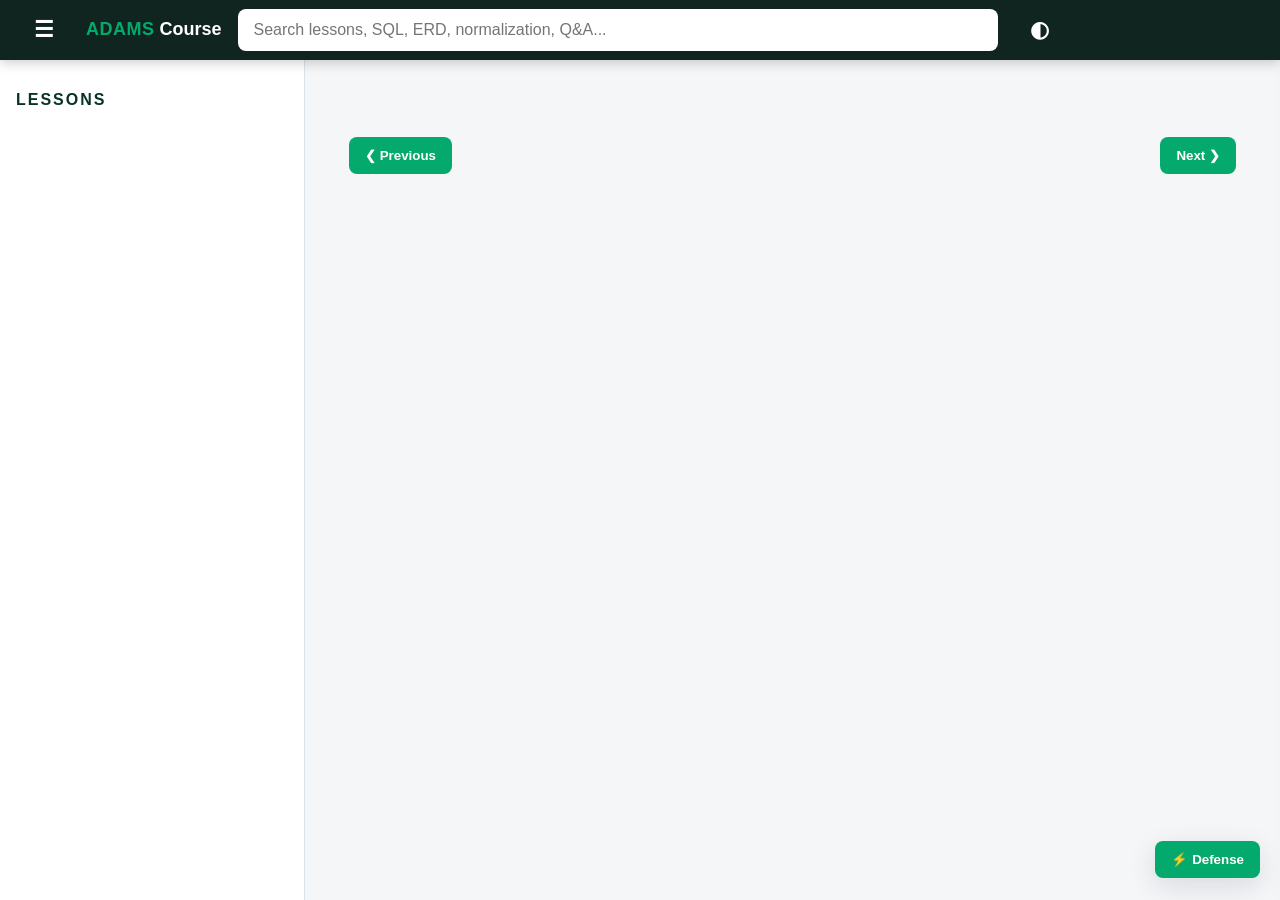
==== commit a2486c42: "Add files via upload" ====
--- a/index.html
+++ b/index.html
@@ -1 +1,50 @@
-<!doctype html><html lang="en"><head><meta charset="utf-8"><meta name="viewport" content="width=device-width, initial-scale=1"><title>ADAMS Online Learning Guide</title><link rel="stylesheet" href="assets/css/styles.css"></head><body><header class="topbar"><button class="iconbtn" onclick="toggleSidebar()">☰</button><div class="logo"><b>ADAMS</b> Course</div><div class="top-search"><input id="globalSearch" placeholder="Search lessons, SQL, ERD, normalization, Q&A..."></div><button class="btn" onclick="toggleDark()">Dark</button></header><div class="layout"><aside id="sidebar" class="sidebar"></aside><main class="main"><div id="pages"></div></main></div><script src="assets/js/data.js"></script><script src="assets/js/app.js"></script></body></html>+<!doctype html>
+<html lang="en">
+<head>
+  <meta charset="utf-8" />
+  <meta name="viewport" content="width=device-width, initial-scale=1" />
+  <title>ADAMS Course | Online Learning Guide</title>
+  <meta name="description" content="GitHub-ready ADAMS online learning guide with SQL TryIt, search, ERD/EERD, reviewer activities, flashcards, and mock defense." />
+  <link rel="stylesheet" href="assets/css/styles.css" />
+</head>
+<body>
+  <header class="topbar">
+    <button id="menuBtn" class="icon-btn" aria-label="Open lesson menu">☰</button>
+    <a class="brand" href="#home"><span>ADAMS</span> Course</a>
+    <div class="top-search-wrap">
+      <input id="topSearch" type="search" placeholder="Search lessons, SQL, ERD, normalization, Q&A..." aria-label="Search reviewer" />
+      <div id="topSearchResults" class="top-results"></div>
+    </div>
+    <button id="themeBtn" class="icon-btn" title="Toggle dark mode">◐</button>
+  </header>
+
+  <div class="layout">
+    <aside id="sidebar" class="sidebar">
+      <h2>LESSONS</h2>
+      <nav id="lessonNav"></nav>
+    </aside>
+
+    <main class="main" id="main">
+      <section id="page" class="page"></section>
+      <div class="pager">
+        <button id="prevBtn">❮ Previous</button>
+        <button id="nextBtn">Next ❯</button>
+      </div>
+    </main>
+  </div>
+
+  <button id="quickBtn" class="quick-btn">⚡ Defense</button>
+  <aside id="quickPanel" class="quick-panel" aria-label="Defense quick reference">
+    <button id="closeQuick" class="close">×</button>
+    <h2>Defense Quick Reference</h2>
+    <input id="quickSearch" placeholder="Try: foreign key, 3NF, DESCRIBE..." />
+    <div id="quickResults"></div>
+  </aside>
+
+  <button id="toTop" class="to-top">↑</button>
+
+  <script src="assets/js/data.js"></script>
+  <script src="assets/js/views.js"></script>
+  <script src="assets/js/app.js"></script>
+</body>
+</html>
--- a/assets/css/styles.css
+++ b/assets/css/styles.css
@@ -1,3 +1,484 @@
-
-:root{--green:#04aa6d;--green2:#008457;--dark:#052e22;--bg:#f6f7f9;--card:#fff;--text:#18212b;--muted:#687385;--line:#dde4ec;--code:#0f172a;--red:#7a0012;--gold:#d99a00;--soft:#e8f7f0;--pink:#fff1f1}
-*{box-sizing:border-box}body{margin:0;font-family:Inter,Arial,Helvetica,sans-serif;background:var(--bg);color:var(--text);line-height:1.55}button,input,textarea{font:inherit}.topbar{height:58px;background:var(--dark);color:#fff;display:flex;align-items:center;gap:12px;position:sticky;top:0;z-index:50;padding:0 16px;box-shadow:0 3px 15px #0002}.logo{font-weight:900;white-space:nowrap}.logo b{color:#28d48d}.top-search{flex:1;max-width:720px}.top-search input{width:100%;border:0;border-radius:8px;padding:11px 14px}.iconbtn,.btn{border:0;border-radius:8px;background:var(--green);color:white;font-weight:800;padding:10px 14px;cursor:pointer}.iconbtn{width:40px;height:40px;padding:0}.btn.darkbtn{background:#253041}.layout{display:grid;grid-template-columns:300px 1fr}.sidebar{height:calc(100vh - 58px);position:sticky;top:58px;background:#fff;border-right:1px solid var(--line);overflow:auto;padding:12px;transition:.25s}.main{padding:28px;max-width:1240px;margin:0 auto;width:100%}.sidebar-collapsed{grid-template-columns:70px 1fr}.sidebar-collapsed .sidebar{padding:10px 8px}.sidebar-collapsed .group-title span,.sidebar-collapsed .navitem,.sidebar-collapsed .badge,.sidebar-collapsed .side-label{display:none}.side-label{font-size:13px;text-transform:uppercase;letter-spacing:.12em;font-weight:900;color:#0b3b2b;margin:12px 8px}.group{border-bottom:1px solid var(--line);padding:6px 0}.group-title{display:flex;align-items:center;gap:8px;width:100%;background:transparent;border:0;text-align:left;padding:10px 8px;border-radius:8px;font-weight:900;color:#162230;cursor:pointer}.group-title:hover{background:#f0f6f3}.chev{display:inline-block;width:18px;color:var(--green)}.badge{margin-left:auto;background:#dcf7ec;color:#087e53;border-radius:999px;padding:2px 8px;font-size:12px}.group-items{display:none;padding:4px 0 8px}.group.open .group-items{display:block}.navitem{display:block;width:100%;border:0;background:transparent;text-align:left;padding:9px 12px 9px 18px;margin:2px 0;border-radius:9px;cursor:pointer;color:#1e293b;font-weight:700}.navitem small{display:block;color:var(--muted);text-transform:uppercase;font-size:10px;letter-spacing:.03em}.navitem:hover,.navitem.active{background:#e8f7f0;color:#006b45}.page{display:none}.page.active{display:block}.pageHead{display:flex;justify-content:space-between;gap:16px;border-bottom:1px solid var(--line);padding-bottom:18px;margin-bottom:24px}.pageHead h1{font-size:44px;line-height:1.1;margin:.1em 0;color:#082619}.eyebrow{margin:0 0 6px;color:var(--green);font-weight:900;text-transform:uppercase;letter-spacing:.12em}.hero{display:grid;grid-template-columns:1.5fr .8fr;gap:20px;background:linear-gradient(135deg,#064e3b,#04aa6d);color:#fff;border-radius:18px;padding:32px;box-shadow:0 18px 35px #052e2230}.hero h1{font-size:48px;line-height:1;margin:8px 0}.card,.qa,.note,.defense,.memory,.warning,.tip{background:var(--card);border:1px solid var(--line);border-radius:14px;padding:18px;margin:16px 0;box-shadow:0 4px 16px #00000008}.grid{display:grid;grid-template-columns:repeat(auto-fit,minmax(240px,1fr));gap:16px}.note{background:#fff8cf;border-left:6px solid #f0bd22}.defense{background:#e8f7f0;border-left:6px solid var(--green)}.memory{background:#fff1f1;border-left:6px solid #e23c55}.warning{background:#fff0f0;border-left:6px solid #e23c3c}.tip{background:#eef6ff;border-left:6px solid #2878c7}.tablewrap{overflow:auto;border:1px solid var(--line);border-radius:12px;background:#fff;margin:14px 0}table{width:100%;border-collapse:collapse;min-width:650px}th{background:#008457;color:#fff;text-align:left}th,td{padding:10px 12px;border-bottom:1px solid var(--line);vertical-align:top}tr:nth-child(even) td{background:#fafafa}.codebox{background:#e9edf2;border-radius:12px;margin:14px 0;padding:14px}.codebar{display:flex;justify-content:space-between;gap:10px;align-items:center;font-weight:900;margin-bottom:8px}.codebar button{background:#222b3c;color:#fff;border:0;border-radius:7px;padding:7px 10px;font-weight:800;cursor:pointer}pre{margin:0;background:#fff;border-left:5px solid var(--green);padding:14px;overflow:auto}code,pre,textarea{font-family:"Courier New",monospace}.resultBox{background:#0f172a;color:#e5e7eb;border-radius:10px;padding:14px;margin-top:10px;overflow:auto}.resultBox table{color:#111;background:#fff}.resultBox th{background:#04aa6d;color:#fff}.activity{border-left:5px solid var(--green)}.choices label{display:block;padding:8px 10px;border-radius:8px;background:#f5f6f8;margin:7px 0}.searchResults .hit{padding:12px;border-bottom:1px solid var(--line);cursor:pointer}.searchResults .hit:hover{background:#f2fbf7}.diagramWrap{background:#fff;border:1px solid var(--line);border-radius:16px;padding:16px;overflow:auto;margin:18px 0}.erdSvg{width:100%;min-width:900px;height:auto;background:#fbfcfd;border-radius:12px}.erdSvg .entity{fill:#fff;stroke:#04aa6d;stroke-width:3}.erdSvg .bridge{fill:#fff8cf;stroke:#d69e00;stroke-width:3}.erdSvg .subtype{fill:#e8f7f0;stroke:#04aa6d;stroke-width:3}.erdSvg .record{fill:#fff1f1;stroke:#7a0012;stroke-width:3}.erdSvg .isa{fill:#fff8cf;stroke:#d69e00;stroke-width:3}.erdSvg .rel{stroke:#04aa6d;stroke-width:3;fill:none}.erdSvg .relDash{stroke:#04aa6d;stroke-width:3;stroke-dasharray:8 6;fill:none}.erdSvg text{font-family:Inter,Arial,sans-serif;font-size:17px;fill:#162230}.erdSvg .et{font-weight:900;fill:#052e22}.erdSvg .lbl{font-size:14px;fill:#7a0012;font-weight:900}.shapeCard{text-align:center;min-height:210px}.shapeSvg{height:90px;display:flex;align-items:center;justify-content:center}.bigSym{font-size:58px;color:#04aa6d;font-weight:900}.flashgrid{display:grid;grid-template-columns:repeat(auto-fit,minmax(260px,1fr));gap:14px}.flash{min-height:160px;perspective:1000px;cursor:pointer;position:relative}.flash .front,.flash .back{position:absolute;inset:0;border-radius:14px;border:1px solid var(--line);padding:18px;backface-visibility:hidden;transition:.45s;display:flex;align-items:center;justify-content:center;text-align:center;font-weight:800}.flash .front{background:#fff;color:#0b553d}.flash .back{background:#064e3b;color:#fff;transform:rotateY(180deg);font-weight:600}.flash.flip .front{transform:rotateY(180deg)}.flash.flip .back{transform:rotateY(360deg)}.split{display:grid;grid-template-columns:1fr 1fr;gap:16px}textarea{width:100%;min-height:220px;border:1px solid var(--line);border-radius:10px;padding:14px;background:#fff;color:#111}.pdfList a{display:block;padding:10px 12px;background:#fff;border:1px solid var(--line);border-radius:9px;margin:8px 0;color:#036b45;text-decoration:none;font-weight:800}.dark{--bg:#0b1220;--text:#e5e7eb;--card:#111827;--line:#263043;--muted:#aab3c2}.dark .sidebar,.dark .card,.dark .qa,.dark .diagramWrap,.dark .tablewrap,.dark .shapeCard,.dark .flash .front{background:#111827;color:#e5e7eb}.dark .group-title,.dark .navitem{color:#e5e7eb}.dark .navitem:hover,.dark .navitem.active,.dark .group-title:hover{background:#12382b;color:#d8fff1}.dark .defense{background:#103c2f;color:#e9fff6}.dark .memory{background:#3d1820;color:#fff1f4}.dark .note{background:#3d3210;color:#fff7d0}.dark .tip{background:#102b46;color:#e6f4ff}.dark pre,.dark textarea{background:#0b1220;color:#e5e7eb}.dark td{background:#111827;color:#e5e7eb}.dark tr:nth-child(even) td{background:#0f172a}.dark .erdSvg{background:#f8fafc}.dark .shapeCard svg text{fill:#111}.dark .top-search input{background:#fff;color:#111}@media(max-width:900px){.layout,.sidebar-collapsed{display:block}.sidebar{position:fixed;z-index:60;left:-320px;top:58px;width:300px}.sidebar.show{left:0}.main{padding:16px}.hero,.split{grid-template-columns:1fr}.pageHead h1{font-size:32px}}@media print{.topbar,.sidebar,.pageHead .btn{display:none}.layout{display:block}.main{max-width:100%;padding:0}.page{display:block;break-after:page}.card{box-shadow:none}}
+:root {
+  --green: #04AA6D;
+  --green-dark: #063f2d;
+  --green-soft: #e7f5ee;
+  --teal: #0f766e;
+  --blue-soft: #e0f2fe;
+  --yellow: #fff8db;
+  --orange: #f59e0b;
+  --red: #dc2626;
+  --red-soft: #fee2e2;
+  --good: #16a34a;
+  --good-soft: #dcfce7;
+  --text: #1f2937;
+  --muted: #64748b;
+  --bg: #f4f6f8;
+  --panel: #ffffff;
+  --line: #dbe3ea;
+  --code: #f3f4f6;
+  --shadow: 0 8px 28px rgba(15, 23, 42, 0.12);
+}
+
+* { box-sizing: border-box; }
+html { scroll-behavior: smooth; }
+body {
+  margin: 0;
+  font-family: Arial, Helvetica, sans-serif;
+  background: var(--bg);
+  color: var(--text);
+  line-height: 1.55;
+}
+
+.topbar {
+  height: 60px;
+  background: #10251f;
+  color: #fff;
+  display: flex;
+  align-items: center;
+  gap: 16px;
+  position: fixed;
+  top: 0;
+  left: 0;
+  right: 0;
+  z-index: 50;
+  box-shadow: 0 2px 12px rgba(0, 0, 0, 0.22);
+  padding: 0 18px;
+}
+
+.brand {
+  color: #fff;
+  text-decoration: none;
+  font-size: 18px;
+  font-weight: 800;
+  white-space: nowrap;
+}
+.brand span { color: var(--green); letter-spacing: 0.5px; }
+.icon-btn { background: transparent; color: #fff; border: 0; font-size: 22px; cursor: pointer; }
+
+.top-search-wrap { position: relative; flex: 1; max-width: 760px; }
+.top-search-wrap input {
+  width: 100%;
+  border: 0;
+  border-radius: 8px;
+  padding: 12px 16px;
+  font-size: 16px;
+}
+.top-results {
+  display: none;
+  position: absolute;
+  top: 48px;
+  left: 0;
+  right: 0;
+  background: #fff;
+  color: var(--text);
+  border: 1px solid var(--line);
+  border-radius: 12px;
+  box-shadow: var(--shadow);
+  max-height: 430px;
+  overflow: auto;
+}
+.top-results.open { display: block; }
+.top-result {
+  display: block;
+  padding: 13px 16px;
+  border-bottom: 1px solid var(--line);
+  text-decoration: none;
+  color: var(--text);
+}
+.top-result b { color: var(--green-dark); }
+.top-result small { display: block; color: var(--muted); margin-top: 3px; }
+
+.layout { display: flex; padding-top: 60px; }
+.sidebar {
+  width: 305px;
+  position: fixed;
+  top: 60px;
+  bottom: 0;
+  left: 0;
+  background: #fff;
+  border-right: 1px solid var(--line);
+  overflow: auto;
+  padding: 24px 16px 40px;
+}
+.sidebar h2 {
+  font-size: 16px;
+  letter-spacing: 2px;
+  color: #093326;
+  margin: 4px 0 18px;
+}
+.nav-link {
+  display: block;
+  text-decoration: none;
+  color: #111827;
+  padding: 12px;
+  border-radius: 9px;
+  margin-bottom: 10px;
+}
+.nav-link:hover,
+.nav-link.active { background: var(--green-soft); color: #057047; }
+.nav-link small {
+  display: block;
+  text-transform: uppercase;
+  color: var(--muted);
+  font-weight: 800;
+  font-size: 11px;
+  line-height: 1;
+}
+.nav-link span { display: block; font-weight: 800; line-height: 1.1; margin-top: 4px; }
+
+.main {
+  margin-left: 305px;
+  width: calc(100% - 305px);
+  min-height: calc(100vh - 60px);
+}
+.page { max-width: 1180px; margin: 0 auto; padding: 36px 44px; }
+.page h1 { font-size: 42px; line-height: 1.12; margin: 0 0 18px; }
+.page h2 { font-size: 28px; margin: 34px 0 14px; color: #123b2d; }
+.page h3 { margin: 22px 0 8px; }
+.lead { font-size: 20px; color: #334155; }
+
+.note,
+.info-note {
+  background: var(--green-soft);
+  border-left: 6px solid var(--green);
+  padding: 16px 18px;
+  border-radius: 4px;
+  margin: 18px 0;
+}
+.warning {
+  background: var(--yellow);
+  border-left: 6px solid var(--orange);
+  padding: 16px 18px;
+  border-radius: 4px;
+  margin: 18px 0;
+}
+
+.grid { display: grid; grid-template-columns: repeat(auto-fit, minmax(230px, 1fr)); gap: 18px; }
+.card {
+  background: #fff;
+  border: 1px solid var(--line);
+  border-radius: 12px;
+  padding: 20px;
+  box-shadow: 0 1px 3px rgba(0, 0, 0, 0.03);
+}
+a.card { display: block; text-decoration: none; color: var(--text); }
+.card:hover { box-shadow: var(--shadow); transform: translateY(-1px); }
+.card b { color: #057047; font-size: 20px; }
+.card small,
+.muted { color: var(--muted); }
+
+.btn,
+button {
+  background: var(--green);
+  color: #fff;
+  border: 0;
+  border-radius: 8px;
+  padding: 11px 16px;
+  font-weight: 800;
+  cursor: pointer;
+}
+button:hover { transform: translateY(-1px); }
+button:disabled { opacity: 0.6; cursor: not-allowed; transform: none; }
+button.secondary,
+.btn.secondary { background: #e5e7eb; color: #111827; }
+button.danger { background: #ef4444; }
+button.good { background: var(--good); }
+.btn-row { display: flex; gap: 10px; flex-wrap: wrap; margin: 16px 0; }
+
+.table-wrap {
+  overflow: auto;
+  border: 1px solid var(--line);
+  border-radius: 8px;
+  background: #fff;
+  margin: 14px 0;
+}
+table { border-collapse: collapse; width: 100%; background: #fff; }
+th { background: #05814f; color: #fff; text-align: left; }
+th,
+td { padding: 12px 14px; border: 1px solid var(--line); vertical-align: top; }
+pre {
+  background: var(--code);
+  padding: 16px;
+  border-radius: 8px;
+  overflow: auto;
+  border-left: 6px solid var(--green);
+  font-size: 14px;
+}
+code,
+textarea { font-family: Consolas, Monaco, 'Courier New', monospace; }
+.lesson-two { display: grid; grid-template-columns: 1fr 1fr; gap: 22px; }
+.sql-editor textarea {
+  width: 100%;
+  height: 280px;
+  border: 1px solid var(--line);
+  border-radius: 12px;
+  padding: 18px;
+  font-size: 17px;
+  background: #fff;
+}
+.result-box {
+  background: #fff;
+  border: 1px solid var(--line);
+  border-radius: 12px;
+  padding: 18px;
+  min-height: 280px;
+  overflow: auto;
+}
+.example-btn { margin: 6px 6px 6px 0; }
+
+.activity-card,
+.quiz-card,
+.reviewer-shell,
+.mock-box {
+  background: #fff;
+  border: 1px solid var(--line);
+  border-radius: 12px;
+  padding: 18px;
+  margin: 16px 0;
+}
+
+.reviewer-shell {
+  box-shadow: var(--shadow);
+  padding: 20px;
+}
+.reviewer-toolbar {
+  display: grid;
+  grid-template-columns: 1.5fr 1fr auto auto;
+  gap: 10px;
+  align-items: center;
+  margin: 10px 0 16px;
+}
+.reviewer-toolbar input,
+.reviewer-toolbar select,
+.search-page input,
+.quick-panel input {
+  width: 100%;
+  border: 2px solid var(--green);
+  border-radius: 9px;
+  padding: 12px 14px;
+  font-size: 16px;
+  background: #fff;
+}
+.reviewer-stats {
+  display: flex;
+  justify-content: space-between;
+  gap: 12px;
+  flex-wrap: wrap;
+  color: var(--muted);
+  font-weight: 700;
+  margin: 8px 0;
+}
+.progress-bar {
+  width: 100%;
+  height: 10px;
+  background: #e5e7eb;
+  border-radius: 999px;
+  overflow: hidden;
+  margin: 12px 0 18px;
+}
+.progress-fill {
+  height: 100%;
+  width: 0;
+  background: linear-gradient(90deg, var(--green), var(--orange));
+  transition: width 0.25s ease;
+}
+.reviewer-question {
+  font-size: 24px;
+  font-weight: 800;
+  color: #111827;
+  line-height: 1.35;
+  margin: 12px 0 16px;
+}
+.reviewer-meta {
+  display: flex;
+  flex-wrap: wrap;
+  gap: 8px;
+  margin: 8px 0;
+}
+.pill,
+.tag {
+  display: inline-block;
+  background: var(--green-soft);
+  color: #047857;
+  border-radius: 999px;
+  padding: 4px 10px;
+  font-size: 12px;
+  font-weight: 800;
+}
+.choice,
+.option {
+  display: block;
+  width: 100%;
+  text-align: left;
+  background: #f1f5f9;
+  color: #111;
+  margin: 9px 0;
+  border: 1px solid var(--line);
+  border-radius: 10px;
+  padding: 13px 14px;
+  white-space: normal;
+}
+.choice.correct,
+.option.correct { background: var(--good-soft); color: #14532d; border-color: var(--good); }
+.choice.wrong,
+.option.wrong { background: var(--red-soft); color: #7f1d1d; border-color: var(--red); }
+.answer,
+.explain,
+.feedback {
+  display: none;
+  background: #fff7ed;
+  border-left: 5px solid var(--orange);
+  padding: 12px;
+  margin-top: 12px;
+  border-radius: 6px;
+}
+.feedback.show,
+.answer.show,
+.explain.show { display: block; }
+.feedback.good { background: var(--good-soft); color: #14532d; border-left-color: var(--good); }
+.feedback.bad { background: var(--red-soft); color: #7f1d1d; border-left-color: var(--red); }
+.sql-answer-box textarea {
+  width: 100%;
+  min-height: 120px;
+  padding: 14px;
+  border: 1px solid var(--line);
+  border-radius: 10px;
+  font-size: 15px;
+  background: #fff;
+}
+
+.search-hit {
+  background: #fff;
+  border: 1px solid var(--line);
+  border-radius: 12px;
+  padding: 16px;
+  margin: 12px 0;
+}
+.search-hit h3 { margin: 0; }
+mark { background: #fef08a; padding: 0 2px; }
+
+.diagram {
+  background: #fff;
+  border: 1px solid var(--line);
+  border-radius: 14px;
+  padding: 16px;
+  margin: 14px 0;
+  overflow: auto;
+}
+.diagram svg { min-width: 900px; width: 100%; height: auto; }
+.entity rect { fill: #fbfffd; stroke: #334155; stroke-width: 2; }
+.entity text { text-anchor: middle; font-size: 13px; }
+.rel { stroke: #334155; stroke-width: 2; }
+.diamond { fill: #fff; stroke: #334155; stroke-width: 2; }
+.diagram .clickable { cursor: pointer; }
+.diagram .clickable:hover rect { fill: #dcfce7; }
+.info-panel {
+  background: #fff;
+  border: 1px solid var(--line);
+  border-radius: 12px;
+  padding: 16px;
+  margin-top: 14px;
+}
+
+.flashcard {
+  min-height: 240px;
+  display: grid;
+  place-items: center;
+  text-align: center;
+  font-size: 25px;
+  font-weight: 800;
+  background: #fff;
+  border: 1px solid var(--line);
+  border-radius: 16px;
+  box-shadow: var(--shadow);
+  padding: 28px;
+  cursor: pointer;
+}
+.flashcard.back { background: #ecfdf5; color: #064e3b; font-size: 20px; line-height: 1.55; }
+.full-text {
+  white-space: pre-wrap;
+  max-height: 640px;
+  overflow: auto;
+  background: #fff;
+  border: 1px solid var(--line);
+  padding: 18px;
+  border-radius: 10px;
+  font-size: 14px;
+}
+.pdf-grid { display: grid; grid-template-columns: repeat(auto-fit, minmax(250px, 1fr)); gap: 16px; }
+.pdf-card { background: #fff; border: 1px solid var(--line); border-radius: 12px; padding: 18px; }
+.quick-btn { position: fixed; right: 20px; bottom: 22px; z-index: 30; box-shadow: var(--shadow); }
+.quick-panel {
+  position: fixed;
+  top: 60px;
+  right: 0;
+  bottom: 0;
+  width: 390px;
+  background: #fff;
+  border-left: 1px solid var(--line);
+  box-shadow: var(--shadow);
+  z-index: 60;
+  transform: translateX(105%);
+  transition: 0.25s;
+  padding: 24px;
+  overflow: auto;
+}
+.quick-panel.open { transform: translateX(0); }
+.close { float: right; background: #e5e7eb; color: #111; font-size: 22px; padding: 4px 12px; }
+.to-top { display: none; position: fixed; right: 20px; bottom: 80px; border-radius: 50%; width: 45px; height: 45px; }
+.pager {
+  max-width: 1180px;
+  margin: 0 auto;
+  padding: 5px 44px 40px;
+  display: flex;
+  justify-content: space-between;
+}
+
+.dark {
+  --bg: #0f172a;
+  --panel: #111827;
+  --text: #e5e7eb;
+  --muted: #cbd5e1;
+  --line: #334155;
+  --code: #111827;
+  --green-soft: #0f3b2d;
+}
+.dark .sidebar,
+.dark .card,
+.dark .result-box,
+.dark .activity-card,
+.dark .quiz-card,
+.dark .reviewer-shell,
+.dark .info-panel,
+.dark .mock-box,
+.dark .pdf-card,
+.dark .quick-panel,
+.dark .top-results,
+.dark .search-hit,
+.dark .full-text,
+.dark table,
+.dark .diagram { background: #111827; }
+.dark .nav-link { color: #e5e7eb; }
+.dark .page h2,
+.dark .reviewer-question { color: #e5e7eb; }
+.dark th { background: #047857; }
+.dark textarea,
+.dark input,
+.dark select { background: #0f172a; color: #e5e7eb; border-color: #334155; }
+.dark .choice,
+.dark .option { background: #1f2937; color: #e5e7eb; }
+.dark .flashcard { background: #111827; }
+
+@media (max-width: 900px) {
+  .sidebar { transform: translateX(-105%); transition: 0.25s; z-index: 70; }
+  .sidebar.open { transform: translateX(0); }
+  .main { margin-left: 0; width: 100%; }
+  .page { padding: 28px 18px; }
+  .page h1 { font-size: 33px; }
+  .lesson-two,
+  .reviewer-toolbar { grid-template-columns: 1fr; }
+  .quick-panel { width: 92vw; }
+  .top-search-wrap { max-width: none; }
+  .brand { font-size: 16px; }
+  .pager { padding-left: 18px; padding-right: 18px; }
+}
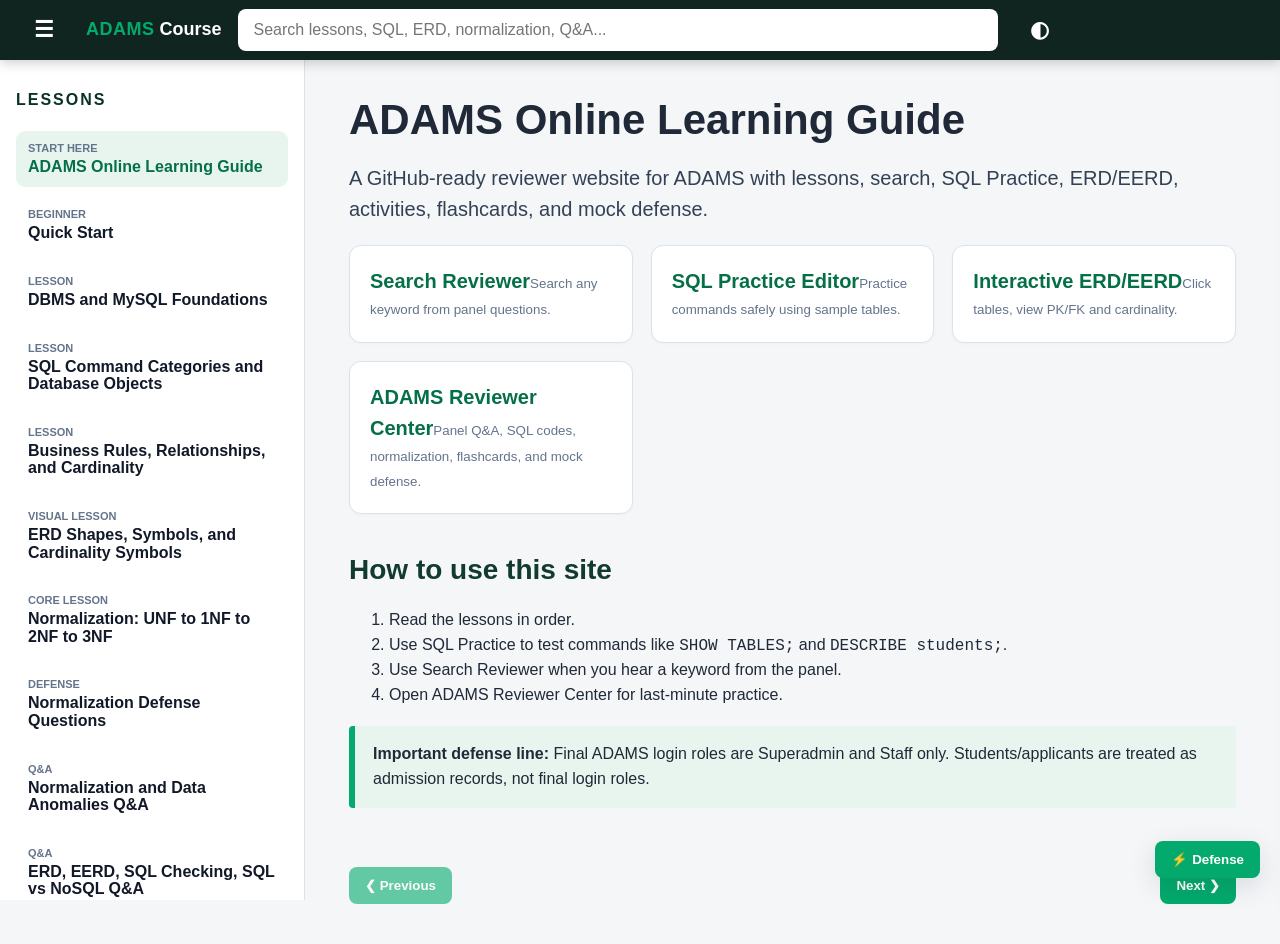
==== commit b62d8b46: "Add files via upload" ====
--- a/index.html
+++ b/index.html
@@ -4,8 +4,494 @@
   <meta charset="utf-8" />
   <meta name="viewport" content="width=device-width, initial-scale=1" />
   <title>ADAMS Course | Online Learning Guide</title>
-  <meta name="description" content="GitHub-ready ADAMS online learning guide with SQL TryIt, search, ERD/EERD, reviewer activities, flashcards, and mock defense." />
-  <link rel="stylesheet" href="assets/css/styles.css" />
+  <meta name="description" content="GitHub-ready ADAMS online learning guide with SQL practice, search, ERD/EERD, quizzes, flashcards, and defense reviewer." />
+  <style>
+:root {
+  --green: #04AA6D;
+  --green-dark: #063f2d;
+  --green-soft: #e7f5ee;
+  --teal: #0f766e;
+  --blue-soft: #e0f2fe;
+  --yellow: #fff8db;
+  --orange: #f59e0b;
+  --red: #dc2626;
+  --red-soft: #fee2e2;
+  --good: #16a34a;
+  --good-soft: #dcfce7;
+  --text: #1f2937;
+  --muted: #64748b;
+  --bg: #f4f6f8;
+  --panel: #ffffff;
+  --line: #dbe3ea;
+  --code: #f3f4f6;
+  --shadow: 0 8px 28px rgba(15, 23, 42, 0.12);
+}
+
+* { box-sizing: border-box; }
+html { scroll-behavior: smooth; }
+body {
+  margin: 0;
+  font-family: Arial, Helvetica, sans-serif;
+  background: var(--bg);
+  color: var(--text);
+  line-height: 1.55;
+}
+
+.topbar {
+  height: 60px;
+  background: #10251f;
+  color: #fff;
+  display: flex;
+  align-items: center;
+  gap: 16px;
+  position: fixed;
+  top: 0;
+  left: 0;
+  right: 0;
+  z-index: 50;
+  box-shadow: 0 2px 12px rgba(0, 0, 0, 0.22);
+  padding: 0 18px;
+}
+
+.brand {
+  color: #fff;
+  text-decoration: none;
+  font-size: 18px;
+  font-weight: 800;
+  white-space: nowrap;
+}
+.brand span { color: var(--green); letter-spacing: 0.5px; }
+.icon-btn { background: transparent; color: #fff; border: 0; font-size: 22px; cursor: pointer; }
+
+.top-search-wrap { position: relative; flex: 1; max-width: 760px; }
+.top-search-wrap input {
+  width: 100%;
+  border: 0;
+  border-radius: 8px;
+  padding: 12px 16px;
+  font-size: 16px;
+}
+.top-results {
+  display: none;
+  position: absolute;
+  top: 48px;
+  left: 0;
+  right: 0;
+  background: #fff;
+  color: var(--text);
+  border: 1px solid var(--line);
+  border-radius: 12px;
+  box-shadow: var(--shadow);
+  max-height: 430px;
+  overflow: auto;
+}
+.top-results.open { display: block; }
+.top-result {
+  display: block;
+  padding: 13px 16px;
+  border-bottom: 1px solid var(--line);
+  text-decoration: none;
+  color: var(--text);
+}
+.top-result b { color: var(--green-dark); }
+.top-result small { display: block; color: var(--muted); margin-top: 3px; }
+
+.layout { display: flex; padding-top: 60px; }
+.sidebar {
+  width: 305px;
+  position: fixed;
+  top: 60px;
+  bottom: 0;
+  left: 0;
+  background: #fff;
+  border-right: 1px solid var(--line);
+  overflow: auto;
+  padding: 24px 16px 40px;
+}
+.sidebar h2 {
+  font-size: 16px;
+  letter-spacing: 2px;
+  color: #093326;
+  margin: 4px 0 18px;
+}
+.nav-link {
+  display: block;
+  text-decoration: none;
+  color: #111827;
+  padding: 12px;
+  border-radius: 9px;
+  margin-bottom: 10px;
+}
+.nav-link:hover,
+.nav-link.active { background: var(--green-soft); color: #057047; }
+.nav-link small {
+  display: block;
+  text-transform: uppercase;
+  color: var(--muted);
+  font-weight: 800;
+  font-size: 11px;
+  line-height: 1;
+}
+.nav-link span { display: block; font-weight: 800; line-height: 1.1; margin-top: 4px; }
+
+.main {
+  margin-left: 305px;
+  width: calc(100% - 305px);
+  min-height: calc(100vh - 60px);
+}
+.page { max-width: 1180px; margin: 0 auto; padding: 36px 44px; }
+.page h1 { font-size: 42px; line-height: 1.12; margin: 0 0 18px; }
+.page h2 { font-size: 28px; margin: 34px 0 14px; color: #123b2d; }
+.page h3 { margin: 22px 0 8px; }
+.lead { font-size: 20px; color: #334155; }
+
+.note,
+.info-note {
+  background: var(--green-soft);
+  border-left: 6px solid var(--green);
+  padding: 16px 18px;
+  border-radius: 4px;
+  margin: 18px 0;
+}
+.warning {
+  background: var(--yellow);
+  border-left: 6px solid var(--orange);
+  padding: 16px 18px;
+  border-radius: 4px;
+  margin: 18px 0;
+}
+
+.grid { display: grid; grid-template-columns: repeat(auto-fit, minmax(230px, 1fr)); gap: 18px; }
+.card {
+  background: #fff;
+  border: 1px solid var(--line);
+  border-radius: 12px;
+  padding: 20px;
+  box-shadow: 0 1px 3px rgba(0, 0, 0, 0.03);
+}
+a.card { display: block; text-decoration: none; color: var(--text); }
+.card:hover { box-shadow: var(--shadow); transform: translateY(-1px); }
+.card b { color: #057047; font-size: 20px; }
+.card small,
+.muted { color: var(--muted); }
+
+.btn,
+button {
+  background: var(--green);
+  color: #fff;
+  border: 0;
+  border-radius: 8px;
+  padding: 11px 16px;
+  font-weight: 800;
+  cursor: pointer;
+}
+button:hover { transform: translateY(-1px); }
+button:disabled { opacity: 0.6; cursor: not-allowed; transform: none; }
+button.secondary,
+.btn.secondary { background: #e5e7eb; color: #111827; }
+button.danger { background: #ef4444; }
+button.good { background: var(--good); }
+.btn-row { display: flex; gap: 10px; flex-wrap: wrap; margin: 16px 0; }
+
+.table-wrap {
+  overflow: auto;
+  border: 1px solid var(--line);
+  border-radius: 8px;
+  background: #fff;
+  margin: 14px 0;
+}
+table { border-collapse: collapse; width: 100%; background: #fff; }
+th { background: #05814f; color: #fff; text-align: left; }
+th,
+td { padding: 12px 14px; border: 1px solid var(--line); vertical-align: top; }
+pre {
+  background: var(--code);
+  padding: 16px;
+  border-radius: 8px;
+  overflow: auto;
+  border-left: 6px solid var(--green);
+  font-size: 14px;
+}
+code,
+textarea { font-family: Consolas, Monaco, 'Courier New', monospace; }
+.lesson-two { display: grid; grid-template-columns: 1fr 1fr; gap: 22px; }
+.sql-editor textarea {
+  width: 100%;
+  height: 280px;
+  border: 1px solid var(--line);
+  border-radius: 12px;
+  padding: 18px;
+  font-size: 17px;
+  background: #fff;
+}
+.result-box {
+  background: #fff;
+  border: 1px solid var(--line);
+  border-radius: 12px;
+  padding: 18px;
+  min-height: 280px;
+  overflow: auto;
+}
+.example-btn { margin: 6px 6px 6px 0; }
+
+.activity-card,
+.quiz-card,
+.reviewer-shell,
+.mock-box {
+  background: #fff;
+  border: 1px solid var(--line);
+  border-radius: 12px;
+  padding: 18px;
+  margin: 16px 0;
+}
+
+.reviewer-shell {
+  box-shadow: var(--shadow);
+  padding: 20px;
+}
+.reviewer-toolbar {
+  display: grid;
+  grid-template-columns: 1.5fr 1fr auto auto;
+  gap: 10px;
+  align-items: center;
+  margin: 10px 0 16px;
+}
+.reviewer-toolbar input,
+.reviewer-toolbar select,
+.search-page input,
+.quick-panel input {
+  width: 100%;
+  border: 2px solid var(--green);
+  border-radius: 9px;
+  padding: 12px 14px;
+  font-size: 16px;
+  background: #fff;
+}
+.reviewer-stats {
+  display: flex;
+  justify-content: space-between;
+  gap: 12px;
+  flex-wrap: wrap;
+  color: var(--muted);
+  font-weight: 700;
+  margin: 8px 0;
+}
+.progress-bar {
+  width: 100%;
+  height: 10px;
+  background: #e5e7eb;
+  border-radius: 999px;
+  overflow: hidden;
+  margin: 12px 0 18px;
+}
+.progress-fill {
+  height: 100%;
+  width: 0;
+  background: linear-gradient(90deg, var(--green), var(--orange));
+  transition: width 0.25s ease;
+}
+.reviewer-question {
+  font-size: 24px;
+  font-weight: 800;
+  color: #111827;
+  line-height: 1.35;
+  margin: 12px 0 16px;
+}
+.reviewer-meta {
+  display: flex;
+  flex-wrap: wrap;
+  gap: 8px;
+  margin: 8px 0;
+}
+.pill,
+.tag {
+  display: inline-block;
+  background: var(--green-soft);
+  color: #047857;
+  border-radius: 999px;
+  padding: 4px 10px;
+  font-size: 12px;
+  font-weight: 800;
+}
+.choice,
+.option {
+  display: block;
+  width: 100%;
+  text-align: left;
+  background: #f1f5f9;
+  color: #111;
+  margin: 9px 0;
+  border: 1px solid var(--line);
+  border-radius: 10px;
+  padding: 13px 14px;
+  white-space: normal;
+}
+.choice.correct,
+.option.correct { background: var(--good-soft); color: #14532d; border-color: var(--good); }
+.choice.wrong,
+.option.wrong { background: var(--red-soft); color: #7f1d1d; border-color: var(--red); }
+.answer,
+.explain,
+.feedback {
+  display: none;
+  background: #fff7ed;
+  border-left: 5px solid var(--orange);
+  padding: 12px;
+  margin-top: 12px;
+  border-radius: 6px;
+}
+.feedback.show,
+.answer.show,
+.explain.show { display: block; }
+.feedback.good { background: var(--good-soft); color: #14532d; border-left-color: var(--good); }
+.feedback.bad { background: var(--red-soft); color: #7f1d1d; border-left-color: var(--red); }
+.sql-answer-box textarea {
+  width: 100%;
+  min-height: 120px;
+  padding: 14px;
+  border: 1px solid var(--line);
+  border-radius: 10px;
+  font-size: 15px;
+  background: #fff;
+}
+
+.search-hit {
+  background: #fff;
+  border: 1px solid var(--line);
+  border-radius: 12px;
+  padding: 16px;
+  margin: 12px 0;
+}
+.search-hit h3 { margin: 0; }
+mark { background: #fef08a; padding: 0 2px; }
+
+.diagram {
+  background: #fff;
+  border: 1px solid var(--line);
+  border-radius: 14px;
+  padding: 16px;
+  margin: 14px 0;
+  overflow: auto;
+}
+.diagram svg { min-width: 900px; width: 100%; height: auto; }
+.entity rect { fill: #fbfffd; stroke: #334155; stroke-width: 2; }
+.entity text { text-anchor: middle; font-size: 13px; }
+.rel { stroke: #334155; stroke-width: 2; }
+.diamond { fill: #fff; stroke: #334155; stroke-width: 2; }
+.diagram .clickable { cursor: pointer; }
+.diagram .clickable:hover rect { fill: #dcfce7; }
+.info-panel {
+  background: #fff;
+  border: 1px solid var(--line);
+  border-radius: 12px;
+  padding: 16px;
+  margin-top: 14px;
+}
+
+.flashcard {
+  min-height: 240px;
+  display: grid;
+  place-items: center;
+  text-align: center;
+  font-size: 25px;
+  font-weight: 800;
+  background: #fff;
+  border: 1px solid var(--line);
+  border-radius: 16px;
+  box-shadow: var(--shadow);
+  padding: 28px;
+  cursor: pointer;
+}
+.flashcard.back { background: #ecfdf5; color: #064e3b; font-size: 20px; line-height: 1.55; }
+.full-text {
+  white-space: pre-wrap;
+  max-height: 640px;
+  overflow: auto;
+  background: #fff;
+  border: 1px solid var(--line);
+  padding: 18px;
+  border-radius: 10px;
+  font-size: 14px;
+}
+.pdf-grid { display: grid; grid-template-columns: repeat(auto-fit, minmax(250px, 1fr)); gap: 16px; }
+.pdf-card { background: #fff; border: 1px solid var(--line); border-radius: 12px; padding: 18px; }
+.quick-btn { position: fixed; right: 20px; bottom: 22px; z-index: 30; box-shadow: var(--shadow); }
+.quick-panel {
+  position: fixed;
+  top: 60px;
+  right: 0;
+  bottom: 0;
+  width: 390px;
+  background: #fff;
+  border-left: 1px solid var(--line);
+  box-shadow: var(--shadow);
+  z-index: 60;
+  transform: translateX(105%);
+  transition: 0.25s;
+  padding: 24px;
+  overflow: auto;
+}
+.quick-panel.open { transform: translateX(0); }
+.close { float: right; background: #e5e7eb; color: #111; font-size: 22px; padding: 4px 12px; }
+.to-top { display: none; position: fixed; right: 20px; bottom: 80px; border-radius: 50%; width: 45px; height: 45px; }
+.pager {
+  max-width: 1180px;
+  margin: 0 auto;
+  padding: 5px 44px 40px;
+  display: flex;
+  justify-content: space-between;
+}
+
+.dark {
+  --bg: #0f172a;
+  --panel: #111827;
+  --text: #e5e7eb;
+  --muted: #cbd5e1;
+  --line: #334155;
+  --code: #111827;
+  --green-soft: #0f3b2d;
+}
+.dark .sidebar,
+.dark .card,
+.dark .result-box,
+.dark .activity-card,
+.dark .quiz-card,
+.dark .reviewer-shell,
+.dark .info-panel,
+.dark .mock-box,
+.dark .pdf-card,
+.dark .quick-panel,
+.dark .top-results,
+.dark .search-hit,
+.dark .full-text,
+.dark table,
+.dark .diagram { background: #111827; }
+.dark .nav-link { color: #e5e7eb; }
+.dark .page h2,
+.dark .reviewer-question { color: #e5e7eb; }
+.dark th { background: #047857; }
+.dark textarea,
+.dark input,
+.dark select { background: #0f172a; color: #e5e7eb; border-color: #334155; }
+.dark .choice,
+.dark .option { background: #1f2937; color: #e5e7eb; }
+.dark .flashcard { background: #111827; }
+
+@media (max-width: 900px) {
+  .sidebar { transform: translateX(-105%); transition: 0.25s; z-index: 70; }
+  .sidebar.open { transform: translateX(0); }
+  .main { margin-left: 0; width: 100%; }
+  .page { padding: 28px 18px; }
+  .page h1 { font-size: 33px; }
+  .lesson-two,
+  .reviewer-toolbar { grid-template-columns: 1fr; }
+  .quick-panel { width: 92vw; }
+  .top-search-wrap { max-width: none; }
+  .brand { font-size: 16px; }
+  .pager { padding-left: 18px; padding-right: 18px; }
+}
+
+  </style>
 </head>
 <body>
   <header class="topbar">
@@ -42,9 +528,2215 @@
   </aside>
 
   <button id="toTop" class="to-top">↑</button>
-
-  <script src="assets/js/data.js"></script>
-  <script src="assets/js/views.js"></script>
-  <script src="assets/js/app.js"></script>
+  <script>
+window.ADAMS_DATA = {
+  "tables": {
+    "users": {
+      "pk": [
+        "user_id"
+      ],
+      "columns": [
+        "user_id",
+        "username",
+        "password",
+        "email",
+        "full_name",
+        "phone",
+        "is_active",
+        "created_at",
+        "last_login",
+        "role"
+      ],
+      "purpose": "Stores authorized Superadmin and Staff accounts and access roles.",
+      "fk": []
+    },
+    "student_categories": {
+      "pk": [
+        "category_id"
+      ],
+      "columns": [
+        "category_id",
+        "category_name",
+        "sort_order"
+      ],
+      "purpose": "Stores reusable student classifications.",
+      "fk": []
+    },
+    "students": {
+      "pk": [
+        "student_id"
+      ],
+      "columns": [
+        "student_id",
+        "user_id",
+        "student_name",
+        "last_name",
+        "first_name",
+        "middle_name",
+        "birth_date",
+        "email",
+        "category_id",
+        "remarks",
+        "phone"
+      ],
+      "purpose": "Stores applicant/student profile information.",
+      "fk": [
+        "category_id -> student_categories.category_id",
+        "user_id -> users.user_id"
+      ]
+    },
+    "requirement_types": {
+      "pk": [
+        "requirement_id"
+      ],
+      "columns": [
+        "requirement_id",
+        "requirement_name",
+        "description"
+      ],
+      "purpose": "Stores the master list of admission document requirements.",
+      "fk": []
+    },
+    "category_requirements": {
+      "pk": [
+        "category_id",
+        "requirement_id"
+      ],
+      "columns": [
+        "category_id",
+        "requirement_id"
+      ],
+      "purpose": "Bridge table that defines which requirements apply to each student category.",
+      "fk": [
+        "category_id -> student_categories.category_id",
+        "requirement_id -> requirement_types.requirement_id"
+      ]
+    },
+    "student_requirements": {
+      "pk": [
+        "student_requirement_id"
+      ],
+      "columns": [
+        "student_requirement_id",
+        "student_id",
+        "requirement_id",
+        "file_name",
+        "file_path",
+        "file_content",
+        "mime_type",
+        "file_size",
+        "uploaded_by",
+        "status",
+        "upload_date",
+        "uploaded_at"
+      ],
+      "purpose": "Tracks student-specific requirement status and uploaded files.",
+      "fk": [
+        "requirement_id -> requirement_types.requirement_id",
+        "student_id -> students.student_id (logical/cast)"
+      ]
+    },
+    "documents": {
+      "pk": [
+        "document_id"
+      ],
+      "columns": [
+        "document_id",
+        "student_id",
+        "document_type",
+        "file_path",
+        "tracking_number",
+        "status",
+        "date_submitted",
+        "remarks",
+        "student_pk"
+      ],
+      "purpose": "Stores additional document records attached to student profiles.",
+      "fk": [
+        "student_pk -> students.student_id"
+      ]
+    },
+    "activity_log": {
+      "pk": [
+        "log_id"
+      ],
+      "columns": [
+        "log_id",
+        "user_id",
+        "username",
+        "action",
+        "module",
+        "description",
+        "log_time"
+      ],
+      "purpose": "Records major user actions for accountability.",
+      "fk": [
+        "user_id -> users.user_id"
+      ]
+    },
+    "print_logs": {
+      "pk": [
+        "log_id"
+      ],
+      "columns": [
+        "log_id",
+        "ref_no",
+        "student_id",
+        "document_type",
+        "printed_by",
+        "printed_by_name",
+        "printed_at",
+        "campus_code"
+      ],
+      "purpose": "Records printed student reports or system reports.",
+      "fk": [
+        "student_id -> students.student_id",
+        "printed_by -> users.user_id"
+      ]
+    },
+    "password_reset_tokens": {
+      "pk": [
+        "id"
+      ],
+      "columns": [
+        "id",
+        "user_id",
+        "token",
+        "expires_at",
+        "used",
+        "created_at"
+      ],
+      "purpose": "Stores password recovery tokens and token status.",
+      "fk": [
+        "user_id -> users.user_id"
+      ]
+    },
+    "archived_students": {
+      "pk": [
+        "archive_id"
+      ],
+      "columns": [
+        "archive_id",
+        "student_id",
+        "student_name",
+        "last_name",
+        "first_name",
+        "middle_name",
+        "email",
+        "phone",
+        "birth_date",
+        "category_id",
+        "remarks",
+        "archived_at",
+        "archived_by"
+      ],
+      "purpose": "Stores snapshots of archived student records.",
+      "fk": [
+        "category_id -> student_categories.category_id (logical)",
+        "archived_by -> users.user_id (logical)"
+      ]
+    }
+  },
+  "sampleRows": {
+    "users": [
+      {
+        "user_id": 1,
+        "username": "superadmin",
+        "full_name": "System Superadmin",
+        "role": "superadmin",
+        "is_active": 1,
+        "email": "admin@pup.edu.ph"
+      },
+      {
+        "user_id": 5,
+        "username": "staff1",
+        "full_name": "Registrar Staff",
+        "role": "staff",
+        "is_active": 1,
+        "email": "staff@pup.edu.ph"
+      }
+    ],
+    "student_categories": [
+      {
+        "category_id": 1,
+        "category_name": "Freshman",
+        "sort_order": 1
+      },
+      {
+        "category_id": 2,
+        "category_name": "Transferee",
+        "sort_order": 2
+      },
+      {
+        "category_id": 3,
+        "category_name": "Returning",
+        "sort_order": 3
+      }
+    ],
+    "students": [
+      {
+        "student_id": 1,
+        "student_name": "Juana Santita",
+        "last_name": "Santita",
+        "first_name": "Juana",
+        "email": "sample@email.edu",
+        "phone": "09171234567",
+        "category_id": 1
+      },
+      {
+        "student_id": 2,
+        "student_name": "Mark Santos",
+        "last_name": "Santos",
+        "first_name": "Mark",
+        "email": "mark@email.edu",
+        "phone": "09175550000",
+        "category_id": 2
+      }
+    ],
+    "requirement_types": [
+      {
+        "requirement_id": 1,
+        "requirement_name": "Birth Certificate",
+        "description": "Proof of birth"
+      },
+      {
+        "requirement_id": 2,
+        "requirement_name": "Valid ID",
+        "description": "Identity document"
+      },
+      {
+        "requirement_id": 3,
+        "requirement_name": "Transcript of Records",
+        "description": "Academic record"
+      },
+      {
+        "requirement_id": 4,
+        "requirement_name": "Good Moral",
+        "description": "Character reference"
+      }
+    ],
+    "category_requirements": [
+      {
+        "category_id": 1,
+        "requirement_id": 1
+      },
+      {
+        "category_id": 1,
+        "requirement_id": 2
+      },
+      {
+        "category_id": 2,
+        "requirement_id": 3
+      },
+      {
+        "category_id": 2,
+        "requirement_id": 4
+      }
+    ],
+    "student_requirements": [
+      {
+        "student_requirement_id": 1,
+        "student_id": "1",
+        "requirement_id": 1,
+        "file_name": "birth.pdf",
+        "status": "SUBMITTED",
+        "uploaded_at": "2026-06-20"
+      },
+      {
+        "student_requirement_id": 2,
+        "student_id": "1",
+        "requirement_id": 2,
+        "file_name": null,
+        "status": "PENDING",
+        "uploaded_at": null
+      },
+      {
+        "student_requirement_id": 3,
+        "student_id": "2",
+        "requirement_id": 4,
+        "file_name": "goodmoral.pdf",
+        "status": "SUBMITTED",
+        "uploaded_at": "2026-06-20"
+      }
+    ],
+    "documents": [
+      {
+        "document_id": 1,
+        "student_pk": 1,
+        "document_type": "Admission Form",
+        "file_path": "/uploads/form.pdf",
+        "status": "SUBMITTED",
+        "date_submitted": "2026-06-20"
+      }
+    ],
+    "activity_log": [
+      {
+        "log_id": 1,
+        "user_id": 5,
+        "username": "staff1",
+        "action": "UPLOAD",
+        "module": "Uploads",
+        "description": "Uploaded Birth Certificate",
+        "log_time": "2026-06-20 10:00:00"
+      }
+    ],
+    "print_logs": [
+      {
+        "log_id": 1,
+        "ref_no": "MN0-001",
+        "student_id": 1,
+        "document_type": "STUDENT_REPORT",
+        "printed_by": 5,
+        "printed_by_name": "Registrar Staff",
+        "printed_at": "2026-06-20 11:00:00",
+        "campus_code": "MN0"
+      }
+    ],
+    "password_reset_tokens": [],
+    "archived_students": []
+  },
+  "qa": [
+    {
+      "num": 1,
+      "q": "What is the main focus of your project?",
+      "answer": "The main focus of ADAMS is to manage admission documents and applicant/student records using a relational database.",
+      "defense": "ADAMS helps the office record, search, monitor, print, and archive admission records through a database-driven system.",
+      "memory": "ADAMS = admission records + document requirements + database tracking."
+    },
+    {
+      "num": 2,
+      "q": "Why is ADAMS considered a database project?",
+      "answer": "It is considered a database project because the main features depend on tables, keys, relationships, and SQL queries.",
+      "defense": "The system is not just a form; it depends on tables such as students, student_requirements, requirement_types, users, logs, and archived_students.",
+      "memory": "Always connect your answer to tables and relationships."
+    },
+    {
+      "num": 3,
+      "q": "What is a database?",
+      "answer": "A database is an organized collection of related data that can be stored, searched, updated, and managed.",
+      "defense": "In ADAMS, the database stores applicant records, requirement status, user accounts, logs, and archived student records.",
+      "memory": "Database = organized data."
+    },
+    {
+      "num": 4,
+      "q": "What is a DBMS?",
+      "answer": "A DBMS is software used to create, manage, secure, and retrieve records from a database. Prepared for ADAMS review and oral defense practice only ADAMS DATABASE PROJECT",
+      "defense": "MySQL/MariaDB is the DBMS used to manage the ADAMS database.",
+      "memory": "DBMS = software that manages the database."
+    },
+    {
+      "num": 5,
+      "q": "Why did you use MySQL?",
+      "answer": "MySQL is suitable because it supports relational tables, primary keys, foreign keys, joins, constraints, and SQL reporting.",
+      "defense": "Because ADAMS uses related data, MySQL is appropriate for managing structured admission records.",
+      "memory": "MySQL fits relational data."
+    },
+    {
+      "num": 6,
+      "q": "What type of DBMS is MySQL?",
+      "answer": "MySQL is an RDBMS, or Relational Database Management System.",
+      "defense": "It stores data in related tables, which matches the design of ADAMS.",
+      "memory": "MySQL = RDBMS."
+    },
+    {
+      "num": 7,
+      "q": "What is a relational database?",
+      "answer": "A relational database stores data in tables and connects those tables using keys.",
+      "defense": "For example, students are connected to student_categories, and requirements are connected through student_requirements.",
+      "memory": "Relational = tables connected by keys."
+    },
+    {
+      "num": 8,
+      "q": "Why is a relational database suitable for ADAMS?",
+      "answer": "ADAMS has many related records: students, categories, requirements, uploaded files, users, logs, and archives.",
+      "defense": "A relational design prevents scattered data and allows accurate tracking of requirements per student.",
+      "memory": "ADAMS data is connected, so relational database is appropriate."
+    },
+    {
+      "num": 9,
+      "q": "What is SQL?",
+      "answer": "SQL means Structured Query Language. It is used to retrieve, insert, update, delete, and manage database data.",
+      "defense": "We use SQL to pull student records, check requirements, count records, and generate monitoring reports.",
+      "memory": "SQL is the language of the database."
+    },
+    {
+      "num": 10,
+      "q": "What are the main SQL command categories?",
+      "answer": "The main categories are DDL, DML, DQL, DCL, and TCL.",
+      "defense": "For our project defense, the most common commands are CREATE, SELECT, INSERT, UPDATE, DELETE, and JOIN.",
+      "memory": "DDL = structure, DML = data changes, DQL = SELECT."
+    },
+    {
+      "num": 11,
+      "q": "What is DDL?",
+      "answer": "DDL means Data Definition Language. It defines or changes database structures.",
+      "defense": "Examples are CREATE TABLE, ALTER TABLE, and DROP TABLE.",
+      "memory": "DDL changes structure."
+    },
+    {
+      "num": 12,
+      "q": "What is DML?",
+      "answer": "DML means Data Manipulation Language. It changes the records inside tables.",
+      "defense": "Examples are INSERT, UPDATE, and DELETE.",
+      "memory": "DML changes data."
+    },
+    {
+      "num": 13,
+      "q": "What is DQL?",
+      "answer": "DQL means Data Query Language. It retrieves records from the database.",
+      "defense": "The main DQL command is SELECT.",
+      "memory": "DQL retrieves data."
+    },
+    {
+      "num": 14,
+      "q": "What is a table?",
+      "answer": "A table stores related data in rows and columns.",
+      "defense": "For example, the students table stores applicant/student information.",
+      "memory": "Table = container of related records."
+    },
+    {
+      "num": 15,
+      "q": "What is a field or column?",
+      "answer": "A field or column is one data attribute in a table.",
+      "defense": "For example, first_name, last_name, email, and category_id are fields in the students table.",
+      "memory": "Column = type of information."
+    },
+    {
+      "num": 16,
+      "q": "What is a record or row?",
+      "answer": "A record or row is one complete entry in a table.",
+      "defense": "One applicant in the students table is one record.",
+      "memory": "Row = one complete item/person/transaction."
+    },
+    {
+      "num": 17,
+      "q": "What is a primary key?",
+      "answer": "A primary key uniquely identifies each record in a table.",
+      "defense": "In ADAMS, students.student_id uniquely identifies each student record.",
+      "memory": "Primary key = unique ID."
+    },
+    {
+      "num": 18,
+      "q": "What is a foreign key? Prepared for ADAMS review and oral defense practice only ADAMS DATABASE PROJECT",
+      "answer": "A foreign key links one table to another table.",
+      "defense": "In ADAMS, students.category_id links a student to student_categories.category_id.",
+      "memory": "Foreign key = connection key."
+    },
+    {
+      "num": 19,
+      "q": "What is a unique key?",
+      "answer": "A unique key prevents duplicate values in a field or combination of fields.",
+      "defense": "For example, users.username must be unique so two users cannot use the same username.",
+      "memory": "Unique key = no duplicate value."
+    },
+    {
+      "num": 20,
+      "q": "What is referential integrity?",
+      "answer": "Referential integrity keeps table relationships valid and consistent.",
+      "defense": "For example, a student category assigned to a student should exist in the student_categories table.",
+      "memory": "Referential integrity protects relationships."
+    },
+    {
+      "num": 21,
+      "q": "What are business rules in database design?",
+      "answer": "Business rules describe how records should relate based on the actual process of the organization.",
+      "defense": "In ADAMS, one business rule is that a student belongs to one category when classified.",
+      "memory": "Business rules become relationships."
+    },
+    {
+      "num": 22,
+      "q": "Give one business rule in ADAMS.",
+      "answer": "Each student/applicant belongs to one student category when classified.",
+      "defense": "This is shown by the relationship between student_categories and students.",
+      "memory": "Safe example: one category can have many students."
+    },
+    {
+      "num": 23,
+      "q": "Why do different student categories need different requirements?",
+      "answer": "Different admission categories may have different document checklists.",
+      "defense": "For example, a transferee may need records that are different from a freshman applicant.",
+      "memory": "Different category = different checklist."
+    },
+    {
+      "num": 24,
+      "q": "What table handles category-based requirements?",
+      "answer": "The category_requirements table handles the requirements assigned to each category.",
+      "defense": "It connects student_categories and requirement_types.",
+      "memory": "category_requirements = checklist setup table."
+    },
+    {
+      "num": 25,
+      "q": "Why do you need category_requirements? Prepared for ADAMS review and oral defense practice only ADAMS DATABASE PROJECT",
+      "answer": "It avoids repeating requirement lists and supports a many-to-many relationship between categories and requirement types.",
+      "defense": "One category can have many requirements, and one requirement can be required by many categories.",
+      "memory": "Bridge table prevents repetition."
+    },
+    {
+      "num": 26,
+      "q": "What is a bridge table?",
+      "answer": "A bridge table connects two tables that have a many-to-many relationship.",
+      "defense": "In ADAMS, category_requirements is the bridge table between student_categories and requirement_types.",
+      "memory": "Bridge table = connector table."
+    },
+    {
+      "num": 27,
+      "q": "What is cardinality?",
+      "answer": "Cardinality describes how many records in one table can relate to records in another table.",
+      "defense": "Examples are one-to-many and many-to-many relationships in the ERD.",
+      "memory": "Cardinality = how many records are connected."
+    },
+    {
+      "num": 28,
+      "q": "Give one example of a one-to-many relationship in ADAMS.",
+      "answer": "One student category can classify many students.",
+      "defense": "student_categories to students is a one-to-many relationship.",
+      "memory": "1 category, many students."
+    },
+    {
+      "num": 29,
+      "q": "Give one example of a many-to-many relationship in ADAMS.",
+      "answer": "Student categories and requirement types are many-to-many.",
+      "defense": "This is implemented using category_requirements.",
+      "memory": "Many categories, many requirements."
+    },
+    {
+      "num": 30,
+      "q": "What table stores the actual student requirement status?",
+      "answer": "The student_requirements table stores the actual requirement status of each student.",
+      "defense": "It stores fields such as student_id, requirement_id, file_name, uploaded_by, status, upload_date, and uploaded_at.",
+      "memory": "student_requirements = actual monitoring table."
+    },
+    {
+      "num": 31,
+      "q": "What is normalization?",
+      "answer": "Normalization is the process of organizing data into separate related tables to reduce redundancy and improve consistency. Prepared for ADAMS review and oral defense practice only ADAMS DATABASE PROJECT",
+      "defense": "ADAMS separates students, categories, requirement types, student requirements, users, logs, and archives.",
+      "memory": "Normalization = clean table design."
+    },
+    {
+      "num": 32,
+      "q": "Why did you normalize your database?",
+      "answer": "We normalized the database to avoid duplicate data, repeating groups, and update errors.",
+      "defense": "Instead of placing all requirements in one student row, ADAMS stores requirements in separate related tables.",
+      "memory": "Normalization avoids redundancy."
+    },
+    {
+      "num": 33,
+      "q": "What is UNF?",
+      "answer": "UNF means Unnormalized Form. It contains repeating groups or non-atomic values.",
+      "defense": "An example is one row containing Requirement1, Status1, Requirement2, and Status2.",
+      "memory": "UNF = messy/manual logbook style."
+    },
+    {
+      "num": 34,
+      "q": "How did ADAMS apply 1NF?",
+      "answer": "ADAMS applied 1NF by removing repeating groups and making values atomic.",
+      "defense": "Each requirement is stored as a separate record instead of many requirement columns in one row.",
+      "memory": "1NF = one value per field."
+    },
+    {
+      "num": 35,
+      "q": "How did ADAMS apply 2NF?",
+      "answer": "ADAMS applied 2NF by separating data based on its purpose.",
+      "defense": "Student data, category data, requirement type data, and requirement status data are placed in separate tables.",
+      "memory": "2NF = separate tables by purpose."
+    },
+    {
+      "num": 36,
+      "q": "How did ADAMS apply 3NF?",
+      "answer": "ADAMS applied 3NF by separating supporting data such as users, activity logs, print logs, password reset tokens, documents, and archived records.",
+      "defense": "This avoids storing user, print, and archive details repeatedly inside the students table.",
+      "memory": "3NF = remove indirect dependencies."
+    },
+    {
+      "num": 37,
+      "q": "What problem happens if you use only one big table?",
+      "answer": "One big table causes duplicated data, hard updates, missing records, and accidental deletion of important information.",
+      "defense": "For ADAMS, this would make requirement tracking confusing and inconsistent.",
+      "memory": "One big table = redundancy and anomalies."
+    },
+    {
+      "num": 38,
+      "q": "What is an update anomaly? Prepared for ADAMS review and oral defense practice only ADAMS DATABASE PROJECT",
+      "answer": "An update anomaly happens when the same data appears in multiple places and not all copies are updated.",
+      "defense": "Example: changing a requirement name in many repeated rows.",
+      "memory": "Update anomaly = inconsistent edits."
+    },
+    {
+      "num": 39,
+      "q": "What is an insertion anomaly?",
+      "answer": "An insertion anomaly happens when you cannot add one type of data without another unrelated data.",
+      "defense": "Example: unable to add a new requirement type unless a student record already exists.",
+      "memory": "Insertion anomaly = cannot insert independently."
+    },
+    {
+      "num": 40,
+      "q": "What is a deletion anomaly?",
+      "answer": "A deletion anomaly happens when deleting a record also removes important related information by accident.",
+      "defense": "Example: deleting a student accidentally losing the only record of a requirement if the database is not normalized.",
+      "memory": "Deletion anomaly = accidental data loss."
+    },
+    {
+      "num": 41,
+      "q": "What is an ERD?",
+      "answer": "An ERD, or Entity Relationship Diagram, shows the database entities/tables, attributes, keys, and relationships.",
+      "defense": "Our ERD shows tables such as students, users, requirement_types, student_requirements, documents, logs, and archives.",
+      "memory": "ERD = database map."
+    },
+    {
+      "num": 42,
+      "q": "What is an EERD?",
+      "answer": "An EERD, or Enhanced Entity Relationship Diagram, extends ERD by showing enhanced concepts like specialization and generalization.",
+      "defense": "In ADAMS, it shows USER specialization and student classification.",
+      "memory": "EERD = enhanced ERD."
+    },
+    {
+      "num": 43,
+      "q": "What is the difference between ERD and EERD?",
+      "answer": "ERD shows basic entities and relationships, while EERD shows enhanced modeling concepts such as subtypes.",
+      "defense": "Our EERD explains that system users are specialized into Superadmin and Staff.",
+      "memory": "ERD = basic; EERD = enhanced."
+    },
+    {
+      "num": 44,
+      "q": "What is specialization in EERD?",
+      "answer": "Specialization means dividing a general entity into more specific subtypes. Prepared for ADAMS review and oral defense practice only ADAMS DATABASE PROJECT",
+      "defense": "In ADAMS, USER is specialized into SUPERADMIN_USER and STAFF_USER only.",
+      "memory": "Specialization = general to specific."
+    },
+    {
+      "num": 45,
+      "q": "Who are the system users in ADAMS?",
+      "answer": "The final system users are Superadmin and Staff only.",
+      "defense": "Superadmin manages system-wide accounts, settings, categories, requirements, logs, and reports. Staff handles routine searching, updating, uploading, monitoring, printing, and archiving subject to granted access.",
+      "memory": "Applicants/students are records, not final login roles."
+    },
+    {
+      "num": 46,
+      "q": "What is the purpose of the data dictionary?",
+      "answer": "The data dictionary explains every table field, data type, key/constraint, and meaning.",
+      "defense": "It helps verify that the ERD and SQL schema are consistent.",
+      "memory": "Data dictionary = table field guide."
+    },
+    {
+      "num": 47,
+      "q": "What SQL command will you use to view all tables?",
+      "answer": "Use SHOW TABLES;",
+      "defense": "This lets us confirm all ADAMS tables are available in the selected database.",
+      "memory": "SHOW TABLES = list tables."
+    },
+    {
+      "num": 48,
+      "q": "What SQL command will you use to check table structure?",
+      "answer": "Use DESCRIBE table_name;",
+      "defense": "Example: DESCRIBE students; or DESCRIBE student_requirements;",
+      "memory": "DESCRIBE = check columns."
+    },
+    {
+      "num": 49,
+      "q": "What SQL command will you use to retrieve student records?",
+      "answer": "Use SELECT. Example: SELECT * FROM students;",
+      "defense": "For cleaner output, we can select specific columns such as student_id, student_name, email, and category_id.",
+      "memory": "SELECT = retrieve data."
+    },
+    {
+      "num": 50,
+      "q": "Why did you choose SQL/MySQL instead of NoSQL?",
+      "answer": "We chose SQL/MySQL because ADAMS uses structured and related data that needs keys, joins, constraints, and accurate reporting.",
+      "defense": "NoSQL is useful for flexible/unstructured data, but ADAMS is better represented as relational tables.",
+      "memory": "Relational data = SQL/MySQL."
+    }
+  ],
+  "fullText": {
+    "qa": "ADAMS DATABASE PROJECT\n\nADAMS DATABASE PROJECT\n50 Panel Q&A Reviewer - Taglish Explanation + Visual Memory Guide\n\nPurpose: This reviewer is for practice only. It is intentionally beginner-friendly and includes explanation lines so you can defend\nADAMS as an Information Management / DBMS project.\n\nColor / Keyword Guide\n\nMeaning\n\nBlue keywords\nGreen keywords\nOrange/Memory cue\nRed line\nDefense Answer Formula\n\nDBMS concept or technical term.\nHow the concept appears in ADAMS.\nSimple picture or mental cue to remember the answer.\nThe one sentence you should memorize.\nDefinition + ADAMS example. Example: A primary key uniquely\nidentifies each record. In ADAMS, students.student_id uniquely\nidentifies each student.\nSuperadmin and Staff only. Student/applicant is treated as an\nadmission record, not a final login role.\n\nFinal user roles\n\nA. DBMS and MySQL Foundations\nQ1. What is the main focus of your project?\nAnswer: The main focus of ADAMS is to manage admission documents and applicant/student records using a\nrelational database.\nDefense line: ADAMS helps the office record, search, monitor, print, and archive admission records through a\ndatabase-driven system.\nMust remember: ADAMS = admission records + document requirements + database tracking.\n\nQ2. Why is ADAMS considered a database project?\nAnswer: It is considered a database project because the main features depend on tables, keys, relationships, and\nSQL queries.\nDefense line: The system is not just a form; it depends on tables such as students, student_requirements,\nrequirement_types, users, logs, and archived_students.\nMust remember: Always connect your answer to tables and relationships.\n\nQ3. What is a database?\nAnswer: A database is an organized collection of related data that can be stored, searched, updated, and managed.\nDefense line: In ADAMS, the database stores applicant records, requirement status, user accounts, logs, and\narchived student records.\nMust remember: Database = organized data.\n\nQ4. What is a DBMS?\nAnswer: A DBMS is software used to create, manage, secure, and retrieve records from a database.\nPrepared for ADAMS review and oral defense practice only\n\n\fADAMS DATABASE PROJECT\n\nDefense line: MySQL/MariaDB is the DBMS used to manage the ADAMS database.\nMust remember: DBMS = software that manages the database.\n\nQ5. Why did you use MySQL?\nAnswer: MySQL is suitable because it supports relational tables, primary keys, foreign keys, joins, constraints, and\nSQL reporting.\nDefense line: Because ADAMS uses related data, MySQL is appropriate for managing structured admission\nrecords.\nMust remember: MySQL fits relational data.\n\nQ6. What type of DBMS is MySQL?\nAnswer: MySQL is an RDBMS, or Relational Database Management System.\nDefense line: It stores data in related tables, which matches the design of ADAMS.\nMust remember: MySQL = RDBMS.\n\nQ7. What is a relational database?\nAnswer: A relational database stores data in tables and connects those tables using keys.\nDefense line: For example, students are connected to student_categories, and requirements are connected\nthrough student_requirements.\nMust remember: Relational = tables connected by keys.\n\nQ8. Why is a relational database suitable for ADAMS?\nAnswer: ADAMS has many related records: students, categories, requirements, uploaded files, users, logs, and\narchives.\nDefense line: A relational design prevents scattered data and allows accurate tracking of requirements per\nstudent.\nMust remember: ADAMS data is connected, so relational database is appropriate.\n\nQ9. What is SQL?\nAnswer: SQL means Structured Query Language. It is used to retrieve, insert, update, delete, and manage database\ndata.\nDefense line: We use SQL to pull student records, check requirements, count records, and generate monitoring\nreports.\nMust remember: SQL is the language of the database.\n\nQ10. What are the main SQL command categories?\nAnswer: The main categories are DDL, DML, DQL, DCL, and TCL.\nDefense line: For our project defense, the most common commands are CREATE, SELECT, INSERT, UPDATE,\nDELETE, and JOIN.\nMust remember: DDL = structure, DML = data changes, DQL = SELECT.\nPrepared for ADAMS review and oral defense practice only\n\n\fADAMS DATABASE PROJECT\n\nB. SQL Command Categories and Database Objects\nQ11. What is DDL?\nAnswer: DDL means Data Definition Language. It defines or changes database structures.\nDefense line: Examples are CREATE TABLE, ALTER TABLE, and DROP TABLE.\nMust remember: DDL changes structure.\n\nQ12. What is DML?\nAnswer: DML means Data Manipulation Language. It changes the records inside tables.\nDefense line: Examples are INSERT, UPDATE, and DELETE.\nMust remember: DML changes data.\n\nQ13. What is DQL?\nAnswer: DQL means Data Query Language. It retrieves records from the database.\nDefense line: The main DQL command is SELECT.\nMust remember: DQL retrieves data.\n\nQ14. What is a table?\nAnswer: A table stores related data in rows and columns.\nDefense line: For example, the students table stores applicant/student information.\nMust remember: Table = container of related records.\n\nQ15. What is a field or column?\nAnswer: A field or column is one data attribute in a table.\nDefense line: For example, first_name, last_name, email, and category_id are fields in the students table.\nMust remember: Column = type of information.\n\nQ16. What is a record or row?\nAnswer: A record or row is one complete entry in a table.\nDefense line: One applicant in the students table is one record.\nMust remember: Row = one complete item/person/transaction.\n\nQ17. What is a primary key?\nAnswer: A primary key uniquely identifies each record in a table.\nDefense line: In ADAMS, students.student_id uniquely identifies each student record.\nMust remember: Primary key = unique ID.\n\nQ18. What is a foreign key?\nPrepared for ADAMS review and oral defense practice only\n\n\fADAMS DATABASE PROJECT\n\nAnswer: A foreign key links one table to another table.\nDefense line: In ADAMS, students.category_id links a student to student_categories.category_id.\nMust remember: Foreign key = connection key.\n\nQ19. What is a unique key?\nAnswer: A unique key prevents duplicate values in a field or combination of fields.\nDefense line: For example, users.username must be unique so two users cannot use the same username.\nMust remember: Unique key = no duplicate value.\n\nQ20. What is referential integrity?\nAnswer: Referential integrity keeps table relationships valid and consistent.\nDefense line: For example, a student category assigned to a student should exist in the student_categories table.\nMust remember: Referential integrity protects relationships.\n\nC. Business Rules, Relationships, and Cardinality\nQ21. What are business rules in database design?\nAnswer: Business rules describe how records should relate based on the actual process of the organization.\nDefense line: In ADAMS, one business rule is that a student belongs to one category when classified.\nMust remember: Business rules become relationships.\n\nQ22. Give one business rule in ADAMS.\nAnswer: Each student/applicant belongs to one student category when classified.\nDefense line: This is shown by the relationship between student_categories and students.\nMust remember: Safe example: one category can have many students.\n\nQ23. Why do different student categories need different requirements?\nAnswer: Different admission categories may have different document checklists.\nDefense line: For example, a transferee may need records that are different from a freshman applicant.\nMust remember: Different category = different checklist.\n\nQ24. What table handles category-based requirements?\nAnswer: The category_requirements table handles the requirements assigned to each category.\nDefense line: It connects student_categories and requirement_types.\nMust remember: category_requirements = checklist setup table.\n\nQ25. Why do you need category_requirements?\nPrepared for ADAMS review and oral defense practice only\n\n\fADAMS DATABASE PROJECT\n\nAnswer: It avoids repeating requirement lists and supports a many-to-many relationship between categories and\nrequirement types.\nDefense line: One category can have many requirements, and one requirement can be required by many\ncategories.\nMust remember: Bridge table prevents repetition.\n\nQ26. What is a bridge table?\nAnswer: A bridge table connects two tables that have a many-to-many relationship.\nDefense line: In ADAMS, category_requirements is the bridge table between student_categories and\nrequirement_types.\nMust remember: Bridge table = connector table.\n\nQ27. What is cardinality?\nAnswer: Cardinality describes how many records in one table can relate to records in another table.\nDefense line: Examples are one-to-many and many-to-many relationships in the ERD.\nMust remember: Cardinality = how many records are connected.\n\nQ28. Give one example of a one-to-many relationship in ADAMS.\nAnswer: One student category can classify many students.\nDefense line: student_categories to students is a one-to-many relationship.\nMust remember: 1 category, many students.\n\nQ29. Give one example of a many-to-many relationship in ADAMS.\nAnswer: Student categories and requirement types are many-to-many.\nDefense line: This is implemented using category_requirements.\nMust remember: Many categories, many requirements.\n\nQ30. What table stores the actual student requirement status?\nAnswer: The student_requirements table stores the actual requirement status of each student.\nDefense line: It stores fields such as student_id, requirement_id, file_name, uploaded_by, status, upload_date,\nand uploaded_at.\nMust remember: student_requirements = actual monitoring table.\n\nD. Normalization and Data Anomalies\nQ31. What is normalization?\nAnswer: Normalization is the process of organizing data into separate related tables to reduce redundancy and\nimprove consistency.\n\nPrepared for ADAMS review and oral defense practice only\n\n\fADAMS DATABASE PROJECT\n\nDefense line: ADAMS separates students, categories, requirement types, student requirements, users, logs, and\narchives.\nMust remember: Normalization = clean table design.\n\nQ32. Why did you normalize your database?\nAnswer: We normalized the database to avoid duplicate data, repeating groups, and update errors.\nDefense line: Instead of placing all requirements in one student row, ADAMS stores requirements in separate\nrelated tables.\nMust remember: Normalization avoids redundancy.\n\nQ33. What is UNF?\nAnswer: UNF means Unnormalized Form. It contains repeating groups or non-atomic values.\nDefense line: An example is one row containing Requirement1, Status1, Requirement2, and Status2.\nMust remember: UNF = messy/manual logbook style.\n\nQ34. How did ADAMS apply 1NF?\nAnswer: ADAMS applied 1NF by removing repeating groups and making values atomic.\nDefense line: Each requirement is stored as a separate record instead of many requirement columns in one row.\nMust remember: 1NF = one value per field.\n\nQ35. How did ADAMS apply 2NF?\nAnswer: ADAMS applied 2NF by separating data based on its purpose.\nDefense line: Student data, category data, requirement type data, and requirement status data are placed in\nseparate tables.\nMust remember: 2NF = separate tables by purpose.\n\nQ36. How did ADAMS apply 3NF?\nAnswer: ADAMS applied 3NF by separating supporting data such as users, activity logs, print logs, password reset\ntokens, documents, and archived records.\nDefense line: This avoids storing user, print, and archive details repeatedly inside the students table.\nMust remember: 3NF = remove indirect dependencies.\n\nQ37. What problem happens if you use only one big table?\nAnswer: One big table causes duplicated data, hard updates, missing records, and accidental deletion of important\ninformation.\nDefense line: For ADAMS, this would make requirement tracking confusing and inconsistent.\nMust remember: One big table = redundancy and anomalies.\n\nQ38. What is an update anomaly?\nPrepared for ADAMS review and oral defense practice only\n\n\fADAMS DATABASE PROJECT\n\nAnswer: An update anomaly happens when the same data appears in multiple places and not all copies are\nupdated.\nDefense line: Example: changing a requirement name in many repeated rows.\nMust remember: Update anomaly = inconsistent edits.\n\nQ39. What is an insertion anomaly?\nAnswer: An insertion anomaly happens when you cannot add one type of data without another unrelated data.\nDefense line: Example: unable to add a new requirement type unless a student record already exists.\nMust remember: Insertion anomaly = cannot insert independently.\n\nQ40. What is a deletion anomaly?\nAnswer: A deletion anomaly happens when deleting a record also removes important related information by\naccident.\nDefense line: Example: deleting a student accidentally losing the only record of a requirement if the database is\nnot normalized.\nMust remember: Deletion anomaly = accidental data loss.\n\nE. ERD, EERD, SQL Checking, and SQL vs NoSQL\nQ41. What is an ERD?\nAnswer: An ERD, or Entity Relationship Diagram, shows the database entities/tables, attributes, keys, and\nrelationships.\nDefense line: Our ERD shows tables such as students, users, requirement_types, student_requirements,\ndocuments, logs, and archives.\nMust remember: ERD = database map.\n\nQ42. What is an EERD?\nAnswer: An EERD, or Enhanced Entity Relationship Diagram, extends ERD by showing enhanced concepts like\nspecialization and generalization.\nDefense line: In ADAMS, it shows USER specialization and student classification.\nMust remember: EERD = enhanced ERD.\n\nQ43. What is the difference between ERD and EERD?\nAnswer: ERD shows basic entities and relationships, while EERD shows enhanced modeling concepts such as\nsubtypes.\nDefense line: Our EERD explains that system users are specialized into Superadmin and Staff.\nMust remember: ERD = basic; EERD = enhanced.\n\nQ44. What is specialization in EERD?\nAnswer: Specialization means dividing a general entity into more specific subtypes.\nPrepared for ADAMS review and oral defense practice only\n\n\fADAMS DATABASE PROJECT\n\nDefense line: In ADAMS, USER is specialized into SUPERADMIN_USER and STAFF_USER only.\nMust remember: Specialization = general to specific.\n\nQ45. Who are the system users in ADAMS?\nAnswer: The final system users are Superadmin and Staff only.\nDefense line: Superadmin manages system-wide accounts, settings, categories, requirements, logs, and reports.\nStaff handles routine searching, updating, uploading, monitoring, printing, and archiving subject to granted access.\nMust remember: Applicants/students are records, not final login roles.\n\nQ46. What is the purpose of the data dictionary?\nAnswer: The data dictionary explains every table field, data type, key/constraint, and meaning.\nDefense line: It helps verify that the ERD and SQL schema are consistent.\nMust remember: Data dictionary = table field guide.\n\nQ47. What SQL command will you use to view all tables?\nAnswer: Use SHOW TABLES;\nDefense line: This lets us confirm all ADAMS tables are available in the selected database.\nMust remember: SHOW TABLES = list tables.\n\nQ48. What SQL command will you use to check table structure?\nAnswer: Use DESCRIBE table_name;\nDefense line: Example: DESCRIBE students; or DESCRIBE student_requirements;\nMust remember: DESCRIBE = check columns.\n\nQ49. What SQL command will you use to retrieve student records?\nAnswer: Use SELECT. Example: SELECT * FROM students;\nDefense line: For cleaner output, we can select specific columns such as student_id, student_name, email, and\ncategory_id.\nMust remember: SELECT = retrieve data.\n\nQ50. Why did you choose SQL/MySQL instead of NoSQL?\nAnswer: We chose SQL/MySQL because ADAMS uses structured and related data that needs keys, joins,\nconstraints, and accurate reporting.\nDefense line: NoSQL is useful for flexible/unstructured data, but ADAMS is better represented as relational\ntables.\nMust remember: Relational data = SQL/MySQL.\n\nPrepared for ADAMS review and oral defense practice only\n\n\fADAMS DATABASE PROJECT\n\nBonus: Quick SQL Checking Commands\nHow to use: These are quick commands for practice or demo. They are generic starter commands on purpose, but they use\nthe correct ADAMS table and column names.\n\nSelect database and show tables\nUSE doc_admission_db;\nSHOW TABLES;\n\nCheck table structure\nDESCRIBE users;\nDESCRIBE students;\nDESCRIBE student_requirements;\nDESCRIBE documents;\n\nRetrieve all students\nSELECT *\nFROM students;\n\nView students with categories\nSELECT s.student_id, s.student_name, c.category_name\nFROM students s\nLEFT JOIN student_categories c\nON c.category_id = s.category_id\nORDER BY s.student_name;\n\nView requirements per category\nSELECT c.category_name, r.requirement_name\nFROM category_requirements cr\nJOIN student_categories c\nON c.category_id = cr.category_id\nJOIN requirement_types r\nON r.requirement_id = cr.requirement_id\nORDER BY c.category_name, r.requirement_name;\n\nCheck missing or pending requirements\nSELECT s.student_id, s.student_name, c.category_name,\nr.requirement_name,\nCOALESCE(sr.status, 'MISSING') AS status_result\nFROM students s\nJOIN student_categories c\nON c.category_id = s.category_id\nJOIN category_requirements cr\nON cr.category_id = s.category_id\nJOIN requirement_types r\nON r.requirement_id = cr.requirement_id\nLEFT JOIN student_requirements sr\nON sr.student_id = CAST(s.student_id AS CHAR)\nAND sr.requirement_id = r.requirement_id\nWHERE sr.student_requirement_id IS NULL\nOR sr.status IS NULL\nOR sr.status IN ('PENDING','INSUFFICIENT','REJECTED')\nORDER BY s.student_name, r.requirement_name;\nPrepared for ADAMS review and oral defense practice only\n\n\fADAMS DATABASE PROJECT\n\nCount records per major table\nSELECT 'students' AS table_name, COUNT(*) AS total FROM students\nUNION ALL\nSELECT 'student_categories', COUNT(*) FROM student_categories\nUNION ALL\nSELECT 'requirement_types', COUNT(*) FROM requirement_types\nUNION ALL\nSELECT 'student_requirements', COUNT(*) FROM student_requirements\nUNION ALL\nSELECT 'users', COUNT(*) FROM users\nUNION ALL\nSELECT 'activity_log', COUNT(*) FROM activity_log\nUNION ALL\nSELECT 'print_logs', COUNT(*) FROM print_logs\nUNION ALL\nSELECT 'archived_students', COUNT(*) FROM archived_students;\n\nEmergency Answer Kapag Hindi Mo Alam ang Sagot\nSafe answer: Since our subject is Information Management / DBMS, our focus is the proper application of database design:\nentities, attributes, keys, relationships, normalization, SQL queries, and data integrity in ADAMS.\n\nPrepared for ADAMS review and oral defense practice only\n\n\f",
+    "sql": "ADAMS SQL Reviewer\n\nADAMS SQL Reviewer\nBeginner MySQL Practice Guide for Possible Panel Questions\n\nImportant clarification: Generic starter SQL examples are intentionally kept because they help you answer simple panel\nrequests such as SELECT, WHERE, COUNT, JOIN, UPDATE, and DESCRIBE. The updates only correct table/column names\nand final user-role wording.\n\nWorking Local Setup\n\nValue\n\nSystem URL\nMySQL Workbench Host\nMySQL Workbench Port\nDatabase\nCommon local username/password\nFinal user roles for defense\nSchema reminder\n\nhttp://localhost:8090/doc_ad_sys\n127.0.0.1\n3307\ndoc_admission_db\nroot / Root12345!\nSuperadmin and Staff only\nActual DB dump may still show old legacy role values, but final\nscope is Superadmin and Staff.\n\nLocked ADAMS Tables and Key Attributes\nTable\n\nCorrect attributes to remember\n\nusers\n\nuser_id, username, password, email, full_name, phone, is_active,\ncreated_at, last_login, role\nstudent_id, user_id, student_name, last_name, first_name,\nmiddle_name, birth_date, email, category_id, remarks, phone\ncategory_id, category_name, sort_order\nrequirement_id, requirement_name, description\ncategory_id, requirement_id\nstudent_requirement_id, student_id VARCHAR(20),\nrequirement_id, file_name, file_path, file_content, mime_type,\nfile_size, uploaded_by, status, upload_date, uploaded_at\ndocument_id, student_id VARCHAR(20), document_type,\nfile_path, tracking_number, status, date_submitted, remarks,\nstudent_pk\nlog_id, user_id, username, action, module, description, log_time\nlog_id, ref_no, student_id, document_type, printed_by,\nprinted_by_name, printed_at, campus_code\nid, user_id, token, expires_at, used, created_at\narchive_id, student_id, student_name, last_name, first_name,\nmiddle_name, email, phone, birth_date, category_id, remarks,\narchived_at, archived_by\n\nstudents\nstudent_categories\nrequirement_types\ncategory_requirements\nstudent_requirements\ndocuments\nactivity_log\nprint_logs\npassword_reset_tokens\narchived_students\n\nSQL Keyword Cheat Sheet\nKeyword\n\nMeaning\n\nExample Use\n\nSELECT\nFROM\nWHERE\nLIKE\nORDER BY\nLIMIT\nCOUNT\nGROUP BY\nHAVING\nJOIN\nLEFT JOIN\n\nDisplays/retrieves data\nIdentifies the table source\nFilters rows\nSearches text pattern\nSorts results\nLimits number of rows\nCounts rows\nGroups records for summary\nFilters grouped results\nCombines related tables\nShows all left-table rows even without\n\nSELECT * FROM students;\nFROM users\nWHERE role = 'staff'\nLIKE '%Santos%'\nORDER BY last_name ASC\nLIMIT 10\nCOUNT(*)\nGROUP BY category_id\nHAVING COUNT(*) > 1\nstudents JOIN student_categories\nstudents LEFT JOIN documents\n\nPrepared for ADAMS review and oral defense practice only\n\n\fADAMS SQL Reviewer\n\nKeyword\n\nMeaning\n\nExample Use\n\nINSERT\nUPDATE\nDELETE\nCREATE\nALTER\n\nmatches\nAdds new record\nEdits existing record\nRemoves records\nCreates database/table\nModifies table structure\n\nINSERT INTO users ...\nUPDATE users SET ...\nDELETE FROM users WHERE ...\nCREATE TABLE ...\nALTER TABLE users ADD COLUMN ...\n\n1. Quick Start and Safe Checking\nConnect to local MySQL in Docker\ndocker exec -it adams-mysql mysql -uroot -p'Root12345!' doc_admission_db\n\nHelpful note: Use this only if your local Docker setup uses the same container name and password.\n\nUse the ADAMS database\nUSE doc_admission_db;\n\nHelpful note: This selects the database before running SQL queries.\n\nShow all tables\nSHOW TABLES;\n\nHelpful note: Use this first to confirm the database was imported.\n\nCheck table structure\nDESCRIBE students;\nDESCRIBE student_requirements;\nDESCRIBE documents;\n\nHelpful note: Use DESCRIBE if the panel asks about columns or if a query gives an unknown column error.\n\n2. Basic SELECT Queries - Generic Starter Practice\nDisplay all users\nSELECT *\nFROM users;\n\nHelpful note: SELECT * is okay for checking the table quickly. For reports, select only needed columns.\n\nPrepared for ADAMS review and oral defense practice only\n\n\fADAMS SQL Reviewer\n\nDisplay all students\nSELECT *\nFROM students;\n\nHelpful note: This shows all applicant/student records.\n\nDisplay selected user columns only\nSELECT user_id, username, full_name, role, is_active\nFROM users;\n\nHelpful note: This is cleaner than SELECT *.\n\nDisplay only Superadmin and Staff users\nSELECT user_id, username, full_name, role\nFROM users\nWHERE role IN ('superadmin','staff')\nORDER BY role, username;\n\nHelpful note: Use this because final ADAMS user roles are Superadmin and Staff only.\n\nSearch student by last name\nSELECT *\nFROM students\nWHERE last_name LIKE '%Santos%';\n\nHelpful note: LIKE is useful for search bars. Percent sign means any characters before or after.\n\nSort students alphabetically\nSELECT student_id, last_name, first_name, email\nFROM students\nORDER BY last_name ASC, first_name ASC;\n\nHelpful note: ASC means A to Z. DESC means Z to A.\n\nShow latest 10 activity logs\nSELECT *\nFROM activity_log\nORDER BY log_time DESC\nLIMIT 10;\n\nHelpful note: Correct ADAMS column is log_time, not created_at.\nPrepared for ADAMS review and oral defense practice only\n\n\fADAMS SQL Reviewer\n\n3. Counting and Summary Queries\nCount total students\nSELECT COUNT(*) AS total_students\nFROM students;\n\nHelpful note: Useful for dashboard totals.\n\nCount total users by final role\nSELECT role, COUNT(*) AS total_users\nFROM users\nWHERE role IN ('superadmin','staff')\nGROUP BY role;\n\nHelpful note: Shows total Superadmin and Staff users.\n\nCount students per category\nSELECT c.category_name, COUNT(s.student_id) AS total_students\nFROM student_categories c\nLEFT JOIN students s\nON s.category_id = c.category_id\nGROUP BY c.category_id, c.category_name\nORDER BY c.sort_order, c.category_name;\n\nHelpful note: Uses LEFT JOIN so categories with zero students can still appear.\n\nCount submitted document records per student\nSELECT s.student_id, s.student_name, COUNT(d.document_id) AS total_documents\nFROM students s\nLEFT JOIN documents d\nON d.student_pk = s.student_id\nGROUP BY s.student_id, s.student_name\nORDER BY s.student_name;\n\nHelpful note: Correct link is documents.student_pk to students.student_id.\n\nFind duplicate usernames\nSELECT username, COUNT(*) AS total\nFROM users\nGROUP BY username\nHAVING COUNT(*) > 1;\n\nPrepared for ADAMS review and oral defense practice only\n\n\fADAMS SQL Reviewer\n\nHelpful note: HAVING filters grouped results.\n\n4. JOIN Queries - Pulling Related ADAMS Data\nShow students with their category\nSELECT s.student_id, s.student_name, s.email, c.category_name\nFROM students s\nLEFT JOIN student_categories c\nON c.category_id = s.category_id\nORDER BY s.student_name;\n\nHelpful note: This is a common defense/demo query.\n\nShow requirements required per category\nSELECT c.category_name, r.requirement_name, r.description\nFROM category_requirements cr\nJOIN student_categories c\nON c.category_id = cr.category_id\nJOIN requirement_types r\nON r.requirement_id = cr.requirement_id\nORDER BY c.category_name, r.requirement_name;\n\nHelpful note: Uses the bridge table category_requirements.\n\nShow student requirements with requirement names\nSELECT s.student_id, s.student_name, rt.requirement_name, sr.status, sr.file_name, sr.uploaded_at\nFROM students s\nJOIN student_requirements sr\nON sr.student_id = CAST(s.student_id AS CHAR)\nJOIN requirement_types rt\nON rt.requirement_id = sr.requirement_id\nORDER BY s.student_name, rt.requirement_name;\n\nHelpful note: Correct field is requirement_id, not requirement_type_id.\n\nShow students with submitted documents\nSELECT s.student_id, s.student_name, d.document_id, d.document_type, d.file_path, d.status,\nd.date_submitted\nFROM students s\nLEFT JOIN documents d\nON d.student_pk = s.student_id\nORDER BY s.student_name, d.date_submitted DESC;\n\nHelpful note: Correct document date field is date_submitted.\n\nPrepared for ADAMS review and oral defense practice only\n\n\fADAMS SQL Reviewer\n\nShow students with no document record\nSELECT s.student_id, s.student_name\nFROM students s\nLEFT JOIN documents d\nON d.student_pk = s.student_id\nWHERE d.document_id IS NULL;\n\nHelpful note: This is a missing-record query.\n\nShow print logs with student and user\nSELECT pl.ref_no, s.student_name, pl.document_type, u.full_name AS printed_by, pl.printed_at\nFROM print_logs pl\nLEFT JOIN students s\nON s.student_id = pl.student_id\nLEFT JOIN users u\nON u.user_id = pl.printed_by\nORDER BY pl.printed_at DESC;\n\nHelpful note: Correct print log date field is printed_at.\n\n5. INSERT, UPDATE, DELETE - Practice with Safety\nInsert a new Staff user\nINSERT INTO users\n(username, password, email, full_name, phone, role, is_active)\nVALUES\n('staff1', 'staff123', 'staff1@example.com', 'Staff One', '', 'staff', 1);\n\nHelpful note: Use staff or superadmin only for final role explanation.\n\nUpdate user email\nUPDATE users\nSET email = 'newemail@example.com'\nWHERE username = 'staff1';\n\nHelpful note: Always use WHERE in UPDATE.\n\nDeactivate a user instead of deleting\nUPDATE users\nSET is_active = 0\nWHERE username = 'staff1';\n\nHelpful note: Deactivation is safer than deleting historical user records.\nPrepared for ADAMS review and oral defense practice only\n\n\fADAMS SQL Reviewer\n\nDelete a specific user\nDELETE FROM users\nWHERE username = 'staff1';\n\nHelpful note: Before DELETE, run SELECT with the same WHERE condition.\n\nSafety check before UPDATE or DELETE\nSELECT *\nFROM users\nWHERE username = 'staff1';\n\nHelpful note: If SELECT returns the correct row, then run UPDATE or DELETE.\n\n6. Table Structure Practice\nCreate a simple sample table\nCREATE TABLE sample_users (\nuser_id INT AUTO_INCREMENT PRIMARY KEY,\nusername VARCHAR(50) NOT NULL,\npassword VARCHAR(255) NOT NULL,\nemail VARCHAR(100),\nrole VARCHAR(20),\ncreated_at DATETIME DEFAULT CURRENT_TIMESTAMP\n);\n\nHelpful note: This is generic practice for DDL, not part of final ADAMS schema.\n\nAdd a new sample column\nALTER TABLE sample_users\nADD COLUMN phone VARCHAR(20);\n\nHelpful note: ALTER TABLE changes structure.\n\nModify a sample column size\nALTER TABLE sample_users\nMODIFY COLUMN email VARCHAR(150);\n\nHelpful note: MODIFY COLUMN changes data type or size.\n\nPrepared for ADAMS review and oral defense practice only\n\n\fADAMS SQL Reviewer\n\nDrop/remove a sample column\nALTER TABLE sample_users\nDROP COLUMN phone;\n\nHelpful note: DROP COLUMN permanently removes the column and its data.\n\nForeign key example using actual ADAMS relationship\nALTER TABLE documents\nADD CONSTRAINT fk_documents_student_pk_example\nFOREIGN KEY (student_pk)\nREFERENCES students(student_id);\n\nHelpful note: Use student_pk for documents table FK example, not documents.student_id.\n\n7. Advanced ADAMS Query Patterns\nMissing or pending requirements\nSELECT s.student_id, s.student_name, c.category_name, r.requirement_name,\nCOALESCE(sr.status, 'MISSING') AS status_result\nFROM students s\nJOIN student_categories c\nON c.category_id = s.category_id\nJOIN category_requirements cr\nON cr.category_id = s.category_id\nJOIN requirement_types r\nON r.requirement_id = cr.requirement_id\nLEFT JOIN student_requirements sr\nON sr.student_id = CAST(s.student_id AS CHAR)\nAND sr.requirement_id = r.requirement_id\nWHERE sr.student_requirement_id IS NULL\nOR sr.status IS NULL\nOR sr.status IN ('PENDING','INSUFFICIENT','REJECTED')\nORDER BY s.student_name, r.requirement_name;\n\nHelpful note: This compares required documents against actual submissions.\n\nRequirement completion summary per student\nSELECT s.student_id, s.student_name, c.category_name,\nCOUNT(cr.requirement_id) AS required_count,\nCOUNT(sr.student_requirement_id) AS recorded_count,\nSUM(CASE WHEN sr.file_name IS NOT NULL THEN 1 ELSE 0 END) AS uploaded_count,\nSUM(CASE WHEN sr.status IN ('SUBMITTED','VERIFIED','APPROVED') THEN 1 ELSE 0 END) AS\ncompleted_count,\nCOUNT(cr.requirement_id) - COUNT(sr.student_requirement_id) AS missing_count\nFROM students s\nJOIN student_categories c\nON c.category_id = s.category_id\nJOIN category_requirements cr\nON cr.category_id = c.category_id\nLEFT JOIN student_requirements sr\nON sr.student_id = CAST(s.student_id AS CHAR)\nPrepared for ADAMS review and oral defense practice only\n\n\fADAMS SQL Reviewer\nAND sr.requirement_id = cr.requirement_id\nGROUP BY s.student_id, s.student_name, c.category_name\nORDER BY missing_count DESC, s.student_name;\n\nHelpful note: This is good for dashboard/report explanation.\n\nLatest submitted document per student\nSELECT d.*\nFROM documents d\nINNER JOIN (\nSELECT student_pk, MAX(date_submitted) AS latest_submission\nFROM documents\nGROUP BY student_pk\n) latest\nON d.student_pk = latest.student_pk\nAND d.date_submitted = latest.latest_submission;\n\nHelpful note: Uses date_submitted from documents.\n\nPending requirement aging report\nWITH requirement_status AS (\nSELECT s.student_id, s.student_name, r.requirement_name, sr.status, sr.uploaded_at,\nROW_NUMBER() OVER (\nPARTITION BY s.student_id, r.requirement_id\nORDER BY COALESCE(sr.uploaded_at, '1900-01-01') DESC\n) AS rn\nFROM students s\nJOIN category_requirements cr\nON cr.category_id = s.category_id\nJOIN requirement_types r\nON r.requirement_id = cr.requirement_id\nLEFT JOIN student_requirements sr\nON sr.student_id = CAST(s.student_id AS CHAR)\nAND sr.requirement_id = r.requirement_id\n)\nSELECT student_id, student_name, requirement_name,\nCOALESCE(status, 'MISSING') AS status_result,\nuploaded_at,\nCASE WHEN uploaded_at IS NULL THEN NULL\nELSE DATEDIFF(CURDATE(), DATE(uploaded_at))\nEND AS days_since_upload\nFROM requirement_status\nWHERE rn = 1\nAND (status IS NULL OR status = 'PENDING')\nORDER BY student_name, requirement_name;\n\nHelpful note: Uses CTE and ROW_NUMBER for latest status checking.\n\nPossible Oral/Exam Questions and Short Answers\nQuestion\n\nSimple Answer\n\nWhat is SELECT used for?\nWhat is WHERE used for?\n\nTo retrieve/display records from one or more tables.\nTo filter rows based on a condition.\nPrepared for ADAMS review and oral defense practice only\n\n\fADAMS SQL Reviewer\n\nQuestion\n\nSimple Answer\n\nWhat is LIKE used for?\nWhat is ORDER BY used for?\nWhat is GROUP BY used for?\n\nTo search text using a pattern such as %keyword%.\nTo sort query results ascending or descending.\nTo group records and calculate summaries like COUNT, SUM, or\nAVG.\nWHERE filters rows before grouping; HAVING filters grouped\nresults.\nINNER JOIN returns only matching records; LEFT JOIN returns\nall records from the left table even without matches.\nTo uniquely identify each row in a table.\nTo connect related tables and maintain data consistency.\nIt can show unnecessary columns and can be less efficient on\nlarge tables.\nWithout WHERE, all records may be changed or deleted.\nRun DESCRIBE table_name; then correct the column name.\n\nDifference between WHERE and HAVING?\nDifference between INNER JOIN and LEFT JOIN?\nWhy use primary key?\nWhy use foreign key?\nWhy avoid SELECT * in reports?\nWhy should UPDATE/DELETE have WHERE?\nWhat should you do if there is an unknown column error?\n\nCommon Errors and Quick Fixes\nError / Problem\n\nMeaning\n\nFix\n\nUnknown column\n\nColumn name does not exist in that table.\n\nTable does not exist\n\nWrong database or incomplete import.\n\nAccess denied\nCannot connect to MySQL\nEmpty dashboard\nInvalid login\n\nWrong username/password.\nContainer/server may not be running.\nNo records yet or imported data incomplete.\nWrong user record or app connects to wrong\ndatabase.\n\nRun DESCRIBE table_name; and adjust the\nquery.\nRun SHOW TABLES; and check USE\ndoc_admission_db;\nUse your local MySQL credentials.\nStart the MySQL container/server.\nCheck students and related tables.\nCheck users table and database connection\nfile.\n\nPractice Checklist\n• Practice SELECT, WHERE, LIKE, ORDER BY, and LIMIT first.\n• Practice COUNT, GROUP BY, and HAVING next.\n• Practice JOIN queries after you understand primary keys and foreign keys.\n• Always run DESCRIBE before writing JOIN queries if you are not sure of column names.\n• Before UPDATE or DELETE, test with SELECT first.\n• Explain each query in your own words: what table, what condition, and what output.\n\nPrepared for ADAMS review and oral defense practice only\n\n\f",
+    "normalization": "POLYTECHNIC UNIVERSITY OF THE PHILIPPINES | Open University System | ADAMS Normalization Backup\n\nADAMS Normalization Before-and-After Backup Guide\nUNF to 1NF to 2NF to 3NF | What changed, why it changed, and how to explain it during defense\nMain point: For normalization, a professor usually expects the database/table transformation, not the system UI. The UI screenshots can support the presentation, but the real\nevidence is the movement from one wide, repetitive table to several related database tables.\n\n1. What the Professor May Be Looking For\nA normalization discussion should clearly answer three questions:\n Before: What was wrong with the original table or logbook-style record?\n After: What tables were created or separated at each normalization stage?\n Reason: Why did the change improve the database design and the ADAMS system?\nFor ADAMS, the concern is not only appearance. The concern is that student information, category data, requirements, statuses, file uploads, users, logs, print history,\npassword reset records, and archive history should not be mixed into one table. A cleaner relational design is needed so the system can search, monitor, verify, print, and\narchive records accurately.\n\n2. Quick Visual Flow: What Was Updated\nStage\n\nDatabase View\n\nUNF\n\nOne wide monitoring table\n\n1NF\n\nOne requirement per row\n\n2NF\n\nCore tables separated\n\n3NF\n\nOperational/support tables separated\n\nAno ang Nabago / What Changed\nStudent details + category + multiple\nRequirement/Status/File columns in one row\nRequirement1/Requirement2 columns become\nmultiple rows\nstudents, student_categories,\nrequirement_types, category_requirements,\nstudent_requirements\nusers, documents, activity_log, print_logs,\npassword_reset_tokens, archived_students\n\nConcern Fixed\nRepeating groups, redundant data, difficult\ntracking\nAtomic values; no repeating requirement\ncolumns\nLess duplication; correct checklist per category\nAudit trail, security, reporting, archiving,\nmaintainability\n\n3. UNF - Original Unnormalized View\nIn UNF, the record looks like a manual spreadsheet or logbook. It stores multiple requirements inside one student row. This is the “before” view.\nStudent Name\nReyes, Ana\nSantos, Mark\n\nCategory\nFreshman\nTransferee\n\nRequirement 1\nBirth Certificate\nTranscript\n\nStatus 1\nSUBMITTED\nPENDING\n\nFile 1\nbirth.pdf\nN/A\n\nRequirement 2\nValid ID\nGood Moral\n\nStatus 2\nPENDING\nSUBMITTED\n\nFor presentation backup only - use when asked for a more detailed before-and-after normalization explanation.\n\nFile 2\nN/A\ngoodmoral.pdf\n\nRemarks\nFor verification\nIncomplete\n\n\fPOLYTECHNIC UNIVERSITY OF THE PHILIPPINES | Open University System | ADAMS Normalization Backup\nStage\n\nConcern Before Update\nRequirements are stored as repeated columns:\nRequirement 1, Status 1, File 1, Requirement\n2, Status 2, File 2. If a category has more\nrequirements, more columns must be added.\n\nUNF\n\nAno ang Nabago / What Changed\nIdentified that the record is too wide and mixes\nstudent profile, category, requirement list,\nrequirement status, and upload file data in one\nrow.\n\nWhy It Needed to Change / Result\nThis needed to change because the design\ncreates duplicate data, hard-to-maintain\ncolumns, and difficulty checking missing\nrequirements.\n\nDefense line: “The UNF problem is that the database acts like a spreadsheet. It is not flexible because requirements repeat as columns.”\n\n4. 1NF - Repeating Groups Removed\nIn 1NF, each field should contain one value only, and repeating groups must be removed. The change is that each requirement is now placed in a separate row.\nStudent Name\nReyes, Ana\nReyes, Ana\n\nCategory\nFreshman\nFreshman\n\nRequirement\nBirth Certificate\nValid ID\n\nStatus\nSUBMITTED\nPENDING\n\nbirth.pdf\nN/A\n\nadmin\nadmin\n\nSantos, Mark\nSantos, Mark\n\nTransferee\nTransferee\n\nTranscript\nGood Moral\n\nPENDING\nSUBMITTED\n\nN/A\ngoodmoral.pdf\n\nregistrar\nregistrar\n\nStage\n1NF\n\nFile Name\n\nUploaded By\n\nConcern Before Update\n\nAno ang Nabago / What Changed\n\nUNF contains repeating requirement columns\nand non-atomic groups.\n\nConverted Requirement 1/2, Status 1/2, and\nFile 1/2 into separate rows. Each row now\nrepresents one student requirement record.\n\nUpload Date\n2026-06-20\n\n2026-06-20\n\nWhy It Needed to Change / Result\nThis fixes repeating groups and makes the\nrequirement/status/file values atomic.\nHowever, student name and category are still\nrepeated across rows, so further normalization\nis needed.\n\nDefense line: “In 1NF, we did not yet create all final tables. We first corrected the repeated columns by making one requirement per row.”\n\nFor presentation backup only - use when asked for a more detailed before-and-after normalization explanation.\n\n\fPOLYTECHNIC UNIVERSITY OF THE PHILIPPINES | Open University System | ADAMS Normalization Backup\n\n5. 2NF - Core Data Separated by Purpose\nIn 2NF, the repeated rows from 1NF are separated into tables based on their real purpose. Student profile data should be stored once. Category names should be stored\nonce. Requirement names should be stored once. The student requirement status should be stored separately because it changes per student and per requirement.\n2NF Table\n\nPrimary Key\n\nWhat Was Moved Here\nStudent profile fields: name, email, phone,\nbirth_date, category_id\n\nDefines which requirements apply to each\ncategory\nstudent_id, requirement_id, status, file_name,\nfile_path, uploaded_by, upload_date\n\nWhy It Needed to Be Separated\nStudent identity should be stored once and not\nrepeated for every requirement.\nCategory labels like Freshman or Transferee\nshould be reusable.\nRequirement names like Birth Certificate or Valid\nID should be stored once.\nThis bridge table solves the problem of different\nchecklists per category.\nThis records the actual status and upload details\nper student requirement.\n\nAno ang Nabago / What Changed\nSeparated student data, category data,\nrequirement master list, category checklist\nmapping, and actual student requirement\nrecords.\n\nWhy It Needed to Change / Result\nThis reduces redundancy and allows ADAMS\nto apply the correct checklist per student\ncategory without rewriting the same\nrequirements repeatedly.\n\nstudents\n\nstudent_id\n\nstudent_categories\n\ncategory_id\n\ncategory_name, sort_order\n\nrequirement_types\n\nrequirement_id\n\nrequirement_name, description\n\ncategory_requirements\n\ncategory_id + requirement_id\n\nstudent_requirements\n\nstudent_requirement_id\n\nStage\n2NF\n\nConcern Before Update\nAfter 1NF, student and category details are still\nrepeated in many rows. Requirement names\nare also repeated for every student.\n\nDefense line: “In 2NF, we separated what belongs to the student, what belongs to the category, what belongs to the requirement master list, and what belongs to the student’s\nactual submitted requirement.”\n\nFor presentation backup only - use when asked for a more detailed before-and-after normalization explanation.\n\n\fPOLYTECHNIC UNIVERSITY OF THE PHILIPPINES | Open University System | ADAMS Normalization Backup\n\n6. 3NF - Final Operational Database Structure\nIn 3NF, data that does not directly belong inside the student profile or student requirement record is moved into separate support tables. This prevents transitive\ndependency and keeps operational information clean.\nusers\n\n3NF Final Table\n\nuser_id, username, role\n\nStores Superadmin and Staff accounts separately\n\nactivity_log\n\nlog_id, user_id\n\nStores actions such as ADD, UPDATE, DELETE,\nUPLOAD, ARCHIVE\n\nprint_logs\n\nlog_id, ref_no\n\nStores printed reports and reference numbers\n\npassword_reset_tokens\n\nid, user_id, token\n\nStores reset tokens, expiry, and usage status\n\ndocuments\n\ndocument_id, student_pk\n\nStores document records linked to a student\n\narchived_students\n\narchive_id, student_id\n\nStores historical snapshots of removed/inactive\nstudent records\n\nWhy It Needed to Be Separated\nUser account data should not be repeated inside\neach student or upload record.\nAccountability is a separate concern from student\nprofile data.\nPrinting history should be recorded without\nchanging student profile fields.\nSecurity and password recovery should be\nseparated from user profile fields.\nDocument metadata can be multiple per student\nand should not be mixed with the student table.\nArchiving preserves history without deleting the\noriginal meaning of records.\n\nConcern Before Update\nOperational data such as user actions, print\nhistory, reset tokens, documents, and archive\nhistory should not be stored inside the main\nstudent table.\n\nAno ang Nabago / What Changed\nMoved these supporting concerns into their\nown tables: users, activity_log, print_logs,\npassword_reset_tokens, documents, and\narchived_students.\n\nWhy It Needed to Change / Result\nThis improves accountability, security,\nreporting, and maintainability. It also supports\nthe system requirements for logs, printing,\nreset tokens, uploads, and archives.\n\nStage\n3NF\n\nKey Fields\n\nAno ang Nabago / What Changed\n\nDefense line: “In 3NF, the database becomes clean because each table stores one main idea. Student records, accounts, logs, printing, documents, and archives are\nseparated but connected through keys.”\n\n7. Before-and-After Summary for Defense\nView\nBefore normalization\nAfter 1NF\nAfter 2NF\nAfter 3NF\nFinal ADAMS database\n\nWhat Changed\nOne logbook-style record can contain student details, category,\nmany requirements, many statuses, many files, and remarks.\nEach requirement becomes a separate row.\nStudent data, categories, requirement types, category checklist,\nand actual student requirement records are separated.\nUsers, logs, print logs, reset tokens, documents, and archived\nstudents are separated into supporting tables.\nA normalized relational database connected by primary keys,\nforeign keys, unique constraints, bridge tables, and logical\nrelationships.\n\nWhy It Matters\nDifficult to search, duplicate student/category/requirement data,\nhard to add new requirements, unclear missing requirements.\nRepeating columns are removed and values become atomic.\nRedundancy is reduced and category-based checklists become\neasier to manage.\nThe database supports accountability, security, report tracking,\npassword recovery, document management, and archiving.\nSupports accurate retrieval, completeness checking,\naccountability, and reporting.\n\nFor presentation backup only - use when asked for a more detailed before-and-after normalization explanation.\n\n\fPOLYTECHNIC UNIVERSITY OF THE PHILIPPINES | Open University System | ADAMS Normalization Backup\n\n8. If Asked: “Is This Based on the Real Database or Just a Sample Table?”\nRecommended answer: “The UNF and 1NF tables are sample views used to explain the normalization process. They show how the original manual-style record was\ntransformed. The 2NF and 3NF tables are aligned with the actual ADAMS database structure, including students, student_categories, requirement_types,\ncategory_requirements, student_requirements, users, activity_log, print_logs, password_reset_tokens, documents, and archived_students.”\n\nImportant distinction:\n\n\n\n\nSystem UI screenshots show that the application works.\nNormalization tables show how the database was designed.\nFor normalization questions, explain the database/table transformation first. Then connect it to the system features like searching, uploading, monitoring, printing, logging, and\narchiving.\n\n9. One-Minute Talk Track\nSay this if questioned: “Our normalization started from a manual logbook-style admission record. In the unnormalized form, one row could contain student details, category\ndetails, and several requirement columns such as Requirement 1, Status 1, File 1, Requirement 2, Status 2, and File 2. The concern was that this structure was repetitive,\ndifficult to maintain, and not flexible when a category requires more documents. In 1NF, we removed the repeating groups by making each requirement a separate row. In 2NF,\nwe separated the data by purpose: students, student categories, requirement types, category requirements, and student requirements. This reduced duplication and allowed the\nsystem to apply the correct checklist per category. In 3NF, we separated operational data such as users, activity logs, print logs, password reset tokens, documents, and\narchived students. This was needed for accountability, security, reporting, and record preservation. The final design is cleaner because each table stores one main idea and is\nconnected through keys and relationships.”\n\nFor presentation backup only - use when asked for a more detailed before-and-after normalization explanation.\n\n\fPOLYTECHNIC UNIVERSITY OF THE PHILIPPINES | Open University System | ADAMS Normalization Backup\n\n10. Possible Panel Questions and Direct Answers\nQuestion\nQ1: What exactly changed from UNF to 1NF?\nQ2: Why was 2NF needed after 1NF?\nQ3: Why do you need category_requirements?\nQ4: Why was 3NF needed?\nQ5: Is the student a login user?\nQ6: What is the benefit of the normalized design?\n\nBest Answer\nThe repeated columns were removed. Instead of Requirement 1, Requirement 2, Status 1, Status\n2, each requirement became a separate row.\nBecause student details, category details, and requirement names were still repeated in the 1NF\nrows. 2NF separated them into their own tables.\nBecause different student categories may require different documents. The bridge table maps\nrequirement types to each category.\nBecause user actions, print history, password tokens, documents, and archive records are\nseparate operational concerns and should not be stored inside the student table.\nNo. In the final scope, only Superadmin and Staff are login users. Students/applicants are\nadmission records maintained by authorized users.\nIt reduces duplicate data, prevents inconsistency, supports missing requirement reports,\nimproves accountability, and makes the database easier to maintain.\n\n11. Quick Checklist Before Presenting\n\n\n\n\n\n\nShow the UNF table first and point out the repeated requirement columns.\nShow the 1NF table and say: “one requirement per row.”\nShow the 2NF table list and say: “we separated data by purpose.”\nShow the 3NF table list and say: “we separated operational and accountability data.”\nUse the phrase: “The sample tables explain the process; the final tables align with our actual ADAMS database.”\n\nFor presentation backup only - use when asked for a more detailed before-and-after normalization explanation.\n\n\fPOLYTECHNIC UNIVERSITY OF THE PHILIPPINES | Open University System | ADAMS Normalization Backup\n\n12. Normalization Has a Required Hierarchy\nNormalization has a required path: UNF -> 1NF -> 2NF -> 3NF. It is not random. Each stage has a rule that must be satisfied before the next stage can be claimed.\nMain defense idea: 3NF already assumes the table is in 1NF and 2NF. If repeating groups still exist, the design is not even 1NF; therefore, it cannot be called 3NF yet.\n\nStage\n\nRequired Before This Stage\n\nWhat This Stage Checks\n\nWhy It Cannot Be Skipped\n\nUNF\n\nNone. This is the raw/problem state.\n\nShows repeated columns, mixed data, and\nspreadsheet-style storage.\n\nUNF is the starting point used to identify what is\nwrong.\n\n1NF\n\nStarts from UNF.\n\nChecks if fields are atomic and if repeating groups\nare removed.\n\nYou cannot discuss 2NF/3NF properly if\nRequirement 1, Requirement 2, Status 1, Status 2\nstill exist.\n\n2NF\n\nMust already satisfy 1NF.\n\nChecks if main data is separated by purpose and\nnot repeatedly dependent on a combined record.\n\nIf student/category/requirement names are still\nrepeated in every row, the design is cleaner but\nstill redundant.\n\n3NF\n\nMust already satisfy 1NF and 2NF.\n\nChecks if indirect or supporting data is separated\nfrom the main records.\n\nIf logs, print history, reset tokens, and archives are\nmixed into the main student record, maintenance\nand accountability become weak.\n\n13. If Asked: Why Cannot We Update Everything Already in 1NF?\nPossible professor question: “Why not separate users, logs, print logs, reset tokens, documents, and archives already in 1NF?”\nBest answer: In actual system design, we may already plan the final tables early. However, in a normalization explanation, each stage proves a different rule. 1NF only proves that\nvalues are atomic and repeating groups are removed. It does not yet prove that all dependencies and supporting records are properly separated.\nSo, even if we already know the final tables, we explain them stage by stage because each stage answers a different database concern.\nQuestion\n\nDirect Answer for Defense\n\nCan we separate everything in 1NF?\n\nWe can plan the final structure early, but academically 1NF only focuses on atomic values and\nremoval of repeating groups. The reasons for separating entities and operational tables belong to\n2NF and 3NF.\n\nWhy continue to 2NF after 1NF?\n\nBecause after 1NF, student details, category names, and requirement names may still repeat\nacross many rows. 2NF separates the core entities.\n\nWhy continue to 3NF after 2NF?\n\nBecause the database still has supporting concerns such as user accounts, activity logs, print\nlogs, reset tokens, documents, and archives. These should be separate from the main student and\nrequirement records.\n\nWhat is the safest one-line answer?\n\n1NF fixes the format of the rows; 2NF fixes repeated entity data; 3NF fixes indirect/supporting data\nand makes the database maintainable.\n\nDefense line: “1NF is correct, but it is not complete. It removes repeating columns, but it does not fully remove redundancy or separate all dependency concerns. That is why we\nFor presentation backup only - use when asked for a more detailed before-and-after normalization explanation.\n\n\fPOLYTECHNIC UNIVERSITY OF THE PHILIPPINES | Open University System | ADAMS Normalization Backup\n\nstill need 2NF and 3NF.”\n\n14. If Asked: Why Cannot One Requirement per Row Be Done Only in 3NF?\nPossible professor question: “If 3NF is the final design, why not place one requirement per row only in 3NF?”\nBest answer: Because one requirement per row is the basic requirement of 1NF. 3NF is not a replacement for 1NF. 3NF comes after 1NF and 2NF. If the table still has\nRequirement 1, Requirement 2, Status 1, Status 2, it fails 1NF and therefore cannot be considered 3NF.\nFix\n\nCorrect Stage\n\nReason\n\nRemove Requirement 1 / Requirement 2 repeating columns\n\n1NF\n\nThis fixes repeating groups and makes each field atomic.\n\nSeparate students, categories, requirement types, category\nchecklist, and student requirement records\n\n2NF\n\nThis fixes repeated core data and separates tables by purpose.\n\nSeparate users, logs, print logs, password reset tokens,\ndocuments, and archives\n\n3NF\n\nThis fixes indirect/supporting data and keeps each table focused\non one main idea.\n\n15. “Kahit Pagbalibaligtarin” Review Map\nUse this section when the question is asked in a different way. The key is to answer based on the rule of the stage, not only based on the table name.\nIf the Professor Asks...\n\nWhat You Should Say\n\n“Why not jump directly from UNF to 3NF?”\n\nIn actual design, a developer may design the final schema directly. But for defense, we show the logical\nnormalization path because 3NF assumes 1NF and 2NF are already satisfied.\n\n“Can 1NF already have many tables?”\n\nIt may have separated rows or even early table planning, but the 1NF justification is only atomicity and\nno repeating groups. The full reason for separating entities belongs to 2NF and 3NF.\n\n“Why are logs and print records not discussed in 1NF?”\n\nBecause logs and print records are not about atomic values. They are about operational accountability\nand indirect/supporting data, which is explained under 3NF.\n\n“What if students still repeat in 1NF?”\n\nThat is acceptable at 1NF stage because 1NF only removes repeating groups. The repeated\nstudent/category data is exactly the reason why we proceed to 2NF.\n\n“What is the hierarchy?”\n\nUNF shows the problem. 1NF fixes repeated columns. 2NF separates core entities. 3NF separates\nindirect or supporting data.\n\nMemory shortcut: 1NF = row/column format. 2NF = core tables/entities. 3NF = clean dependencies and support tables.\n\nFor presentation backup only - use when asked for a more detailed before-and-after normalization explanation.\n\n\fPOLYTECHNIC UNIVERSITY OF THE PHILIPPINES | Open University System | ADAMS Normalization Backup\n\n16. Short Oral Answer You Can Memorize\n“We cannot put every correction under 1NF because normalization is hierarchical. 1NF only checks atomic values and removes repeating groups. After satisfying 1NF, we move\nto 2NF to separate repeated core data such as students, categories, and requirement types. After satisfying 2NF, we move to 3NF to separate indirect or supporting data such\nas users, logs, print history, reset tokens, documents, and archives. So the stages are not random; each stage has its own rule and the next stage assumes the previous stage\nis already satisfied.”\n\nFor presentation backup only - use when asked for a more detailed before-and-after normalization explanation.\n\n\f",
+    "documentation": "Republic of the Philippines\n\nPOLYTECHNIC UNIVERSITY OF THE PHILIPPINES\nOpen University System\n\n______________________________________________________________________________________\n______\n\nADMISSION DOCUMENT AND APPLICANT MANAGEMENT SYSTEM\n(A D A M S)\nDesign and Development of an Automated Admission\nManagement and Tracking System\n\nA Final Project Documentation\nPresented to the Faculty of the\nCollege of Computer and Information Sciences\nPolytechnic University of the Philippines\n\nIn Partial Fulfilment of the Requirements for the Degree\nBachelor of Science in Information Technology\n\nby\n\nSan Pedro, Jonathan C.\nBalakwit, Joan S.\nCioco, Gracheil M.\nGravoso, Catherine S.\nPamintuan, Kriszia Mae H.\n\nBSIT-OUMN 2-3\nInformation Management\nTarget Client: PUP Open University System Registrar's Office\nJune 2026\n\n1\n\n\fRepublic of the Philippines\n\nPOLYTECHNIC UNIVERSITY OF THE PHILIPPINES\nOpen University System\n\n______________________________________________________________________________________\n______\n\n2\n\n\fRepublic of the Philippines\n\nPOLYTECHNIC UNIVERSITY OF THE PHILIPPINES\nOpen University System\n\n______________________________________________________________________________________\n______\n\nACKNOWLEDGEMENTS\nWe wish to express our sincere gratitude to the faculty of the Polytechnic University of the Philippines Open\nUniversity System for the guidance, feedback, and project requirements that shaped this final Information\nManagement documentation. We also acknowledge the PUP Open University System Registrar's Office as\nthe target client and process reference for the proposed admission document management prototype.\nWe further thank our classmates, resource persons, and team members who contributed to system analysis,\ndatabase design, user interface preparation, documentation drafting, and testing. Their technical and\nadministrative inputs helped complete the Admission Document and Applicant Management System\n(ADAMS) as a database-driven final project.\nJ.C.S. / J.S.B. / G.M.C. / C.S.G. / K.M.H.P.\n\n3\n\n\fRepublic of the Philippines\n\nPOLYTECHNIC UNIVERSITY OF THE PHILIPPINES\nOpen University System\n\n______________________________________________________________________________________\n______\n\nTABLE OF CONTENTS\nTitle Page\nAcknowledgements\nTable of Contents\nList of Tables\nList of Figures\nChapter 1. Project Context\n1.1 Introduction\n1.2 Project Overview\n1.3 Target Client and Users\n1.4 Problem Identification\n1.5 Business Rules\n1.6 Objectives of the Study/System\n1.7 Scope and Limitations\nChapter 2. Database Design and Documentation Requirements\n2.1 Current Form and Proposed Form\n2.2 Entities and Attributes\n2.3 Normalization\n2.4 Entity Relationship Diagram (ERD)\n2.5 Enhanced Entity Relationship Diagram (EERD)\n2.6 Data Dictionary\nChapter 3. Full Application and Functional Requirements\n3.1 System Architecture\n3.2 N Screenshots of User Interface\n3.3 Functional Requirements and User Manual\n3.4 Non-Functional Requirements\nChapter 4. SQL Implementation\n4.1 SQL Query Requirements\n4.2 Simple SQL Queries\n4.3 Moderate SQL Queries\n4.4 Difficult SQL Queries\n4.5 SQL Code / DDL Schema\nChapter 5. Program Requirements and Deployment\n5.1 Hardware Requirements\n5.2 Software Requirements\n5.3 Deployment and Backup Requirements\nReferences\nAppendices\nAppendix A. Source Code and Database Package Contents\n\n4\n\n\fRepublic of the Philippines\n\nPOLYTECHNIC UNIVERSITY OF THE PHILIPPINES\nOpen University System\n\n______________________________________________________________________________________\n______\n\nLIST OF TABLES\nTable 1. Problem identification and database response\nTable 2. ADAMS entities and attributes\nTable 3. Unnormalized form example\nTable 4. First normal form example\nTable 5. Second normal form decomposition\nTable 6. Third normal form decomposition\nTable 7. ERD relationship cardinalities\nTable 8. EERD element explanation\nTable 9. Data dictionary\nTable 10. Application modules and functions\nTable 11. Functional requirements and user manual\nTable 12. Non-functional requirements\nTable 13. Hardware requirements\nTable 14. Software requirements\nTable 15. Source code and database package contents\n\n5\n\n\fRepublic of the Philippines\n\nPOLYTECHNIC UNIVERSITY OF THE PHILIPPINES\nOpen University System\n\n______________________________________________________________________________________\n______\n\nLIST OF FIGURES\nFigure 1. Current CAEPUP-OUS application form\nFigure 2. Proposed ADAMS admission form\nFigure 3. ADAMS ERD summary view\nFigure 4. ADAMS ERD detailed implementation view\nFigure 5. ADAMS enhanced entity relationship diagram\nFigure 6. ADAMS login page\nFigure 7. ADAMS dashboard page\nFigure 8. Student management page\nFigure 9. Student archives page\nFigure 10. Category management page\nFigure 11. Requirement management page\nFigure 12. Activity logs page\nFigure 13. User management page\n\n6\n\n\fRepublic of the Philippines\n\nPOLYTECHNIC UNIVERSITY OF THE PHILIPPINES\nOpen University System\n\n______________________________________________________________________________________\n______\n\nChapter 1. Project Context\n1.1 Introduction\nAdmission offices receive and validate many student documents during application and enrolment. When\ninformation is monitored through manual forms, separate folders, or scattered files, staff may spend more\ntime searching for records than verifying the actual requirements. The ADAMS project responds to this\nconcern by proposing a database-driven admission document and applicant management system for the\nPUP Open University System.\nThe system focuses on the Information Management requirement of designing a normalized relational\ndatabase and connecting it to a working prototype application. The documentation therefore presents both\nthe database design and the full application features, including entities, normalization, ERD, EERD, data\ndictionary, user interface screenshots, SQL queries, program requirements, functional requirements, and\nSQL DDL schema.\n\n1.2 Project Overview\nThe Admission Document and Applicant Management System (ADAMS) is a database-driven prototype for\nmanaging student admission records and document requirements for the PUP Open University System. The\nsystem organizes applicants/students, student categories, required document types, uploaded requirement\nfiles, user accounts, activity logs, printing records, password reset records, and archived student records into\na structured relational database.\nThe main purpose of ADAMS is to replace scattered manual monitoring with a database that can answer\noperational questions: who the student is, what category the student belongs to, what requirements are\nexpected, which requirements have already been uploaded, which users performed changes, which records\nwere printed, and which student records were archived. The database component is the core of the system\nbecause it uses primary keys, foreign keys, unique constraints, bridge tables, and logical relationships to\nsupport accurate retrieval, completeness checking, accountability, and reporting.\n\n1.3 Target Client and Users\nThe target client of ADAMS is the PUP Open University System Registrar's Office. The system is intended to\nsupport registrar-related admission document monitoring, applicant profile management, document checklist\ntracking, report printing, and record archiving.\n\nThe submitted user scope includes only Superadmin and Staff roles. Applicants/students are maintained as\nadmission records and are not included as login users in this final documentation scope.\n Superadmin: manages system-wide user accounts, settings, categories, requirements, logs, and\nreports.\n Staff: handles routine record searching, updating, uploading, monitoring, printing, and archiving subject\nto granted access.\n\n1.4 Problem Identification\nThe major problem addressed by ADAMS is the difficulty of managing admission document records when\nstudent information, required documents, uploaded files, and monitoring logs are handled manually or\ninconsistently. Without a relational database, the office may experience duplicate records, incomplete\ndocument tracking, unclear accountability, and difficulty identifying which requirements remain pending.\nTable 1. Problem identification and database response\n\n7\n\n\fRepublic of the Philippines\n\nPOLYTECHNIC UNIVERSITY OF THE PHILIPPINES\nOpen University System\n\n______________________________________________________________________________________\n______\nIdentified Problem\n\nOperational Effect\n\nDatabase Response\n\nManual or scattered recording\n\nStudent records and requirement statuses\nbecome difficult to search and verify.\n\nCreate searchable students,\nstudent_categories, requirement_types,\nand student_requirements tables.\n\nDifferent requirements per student\ncategory\n\nThe office may apply the wrong checklist to Use category_requirements to define the\nthe wrong student group.\nrequired documents per category.\n\nIncomplete or pending uploaded\nrequirements\n\nStaff may not quickly know which\nrequirements are missing, pending,\nrejected, or insufficient.\n\nUse student_requirements with status,\nfile_name, file_path, upload_date, and\nuploaded_at.\n\nUnclear accountability\n\nIt may be difficult to identify who performed\nan update, upload, print, or archive action.\n\nUse users, activity_log, uploaded_by,\narchived_by, and print_logs.\n\nNeed to preserve removed records\n\nDeleted or inactive student records may be\nlost without historical reference.\n\nUse archived_students to keep student\nsnapshots and archive details.\n\n1.5 Business Rules\n Each student/applicant belongs to one student category when classified.\n A student category may require many admission requirement types.\n A requirement type may be required by many student categories.\n A student may have many requirement records.\n Each student requirement refers to one requirement type.\n A student may have document records attached to the student profile.\n Authorized users perform system actions and uploads.\n Every major system action must be traceable through activity logs or related audit fields.\n Student report printing must be recorded for accountability.\n Archived students are kept as historical snapshots instead of being permanently lost.\n The mapping between student categories and requirement types must be maintained through a bridge\ntable to avoid repeating checklist data.\n Only valid requirement statuses may be recorded, such as PENDING, SUBMITTED, VERIFIED,\nAPPROVED, INSUFFICIENT, or REJECTED.\n\n1.6 Objectives of the Study/System\nGeneral Objective. The general objective of ADAMS is to develop a database-driven admission document\nmanagement prototype that helps the office record, monitor, verify, retrieve, print, and archive student\nadmission records and requirements more accurately and efficiently.\nSpecific Objectives. The system specifically aims to:\n Create a structured database for users, students, student categories, requirement types, category\nrequirements, student requirements, document records, activity logs, print logs, password reset tokens,\nand archived student records.\n Define which requirement types are applicable to each student category through a bridge table.\n Record student-specific requirement statuses, uploaded files, upload dates, and uploading users.\n Allow authorized users to manage student records, requirements, uploads, printing, password recovery,\nand archiving activities.\n Apply normalization principles to reduce redundancy, remove repeating groups, and improve\nconsistency.\n\n8\n\n\fRepublic of the Philippines\n\nPOLYTECHNIC UNIVERSITY OF THE PHILIPPINES\nOpen University System\n\n______________________________________________________________________________________\n______\n Present a defensible database design through ERD, EERD, data dictionary, SQL queries, and SQL\nschema code.\n Demonstrate useful SQL queries for requirement lists, student checklist monitoring, missing requirement\ndetection, activity tracking, and reporting.\n\n1.7 Scope and Limitations\nThe scope of ADAMS covers admission-related document tracking, student profile maintenance, category\nand requirement setup, file upload monitoring, user account administration, activity logging, report printing,\npassword reset token tracking, and archiving. It is designed as a final project prototype, not as a fully\ndeployed university-wide production system.\nThe current prototype depends on the correctness of encoded applicant information and uploaded files.\nIntegration with official university authentication, payment systems, student information systems, and\nexternal verification agencies is outside the present scope, but the relational design can be extended to\nsupport these integrations in future versions.\n\n9\n\n\fRepublic of the Philippines\n\nPOLYTECHNIC UNIVERSITY OF THE PHILIPPINES\nOpen University System\n\n______________________________________________________________________________________\n______\n\nChapter 2. Database Design and Documentation Requirements\n2.1 Current Form and Proposed Form\nThe current admission form captures applicant profile data, contact information, emergency contact,\nacademic information, employment information, and chosen academic program. ADAMS converts these\ninformation areas into structured database fields and upload-monitoring workflows so that the office can\nsearch, validate, and report admission records more efficiently.\n\nFigure 1. Current CAEPUP-OUS application form\n\nThe proposed ADAMS form supports structured entry of personal information, contact details, emergency\ncontact, academic information, employment information, and academic program preferences. The design is\naligned with the proposed database by separating student identity, category classification, requirements,\nfiles, and status tracking.\n\n10\n\n\fRepublic of the Philippines\n\nPOLYTECHNIC UNIVERSITY OF THE PHILIPPINES\nOpen University System\n\n______________________________________________________________________________________\n______\n\nFigure 2. Proposed ADAMS admission form\n\n2.2 Entities and Attributes\nTable 2. ADAMS entities and attributes\nEntity/Table\n\nPrimary Key\n\nMajor Attributes\n\nPurpose\n\nusers\n\nuser_id\n\nusername, password, email,\nfull_name, phone, role,\nis_active, created_at, last_login\n\nStores authorized accounts and\naccess roles.\n\n11\n\n\fRepublic of the Philippines\n\nPOLYTECHNIC UNIVERSITY OF THE PHILIPPINES\nOpen University System\n\n______________________________________________________________________________________\n______\nstudent_categories\n\ncategory_id\n\ncategory_name, sort_order\n\nStores reusable student\nclassifications such as\nFreshman, Transferee,\nReturning, or similar categories.\n\nstudents\n\nstudent_id\n\nuser_id, student_name,\nlast_name, first_name,\nmiddle_name, birth_date,\nemail, category_id, remarks,\nphone\n\nStores applicant/student profile\ninformation.\n\nrequirement_types\n\nrequirement_id\n\nrequirement_name, description\n\nStores the master list of\nadmission document\nrequirements.\n\ncategory_requirements\n\ncategory_id + requirement_id\n\ncategory_id, requirement_id\n\nBridge table that defines which\nrequirements apply to each\nstudent category.\n\nstudent_requirements\n\nstudent_requirement_id\n\nstudent_id, requirement_id,\nfile_name, file_path,\nfile_content, mime_type,\nfile_size, uploaded_by, status,\nupload_date, uploaded_at\n\nTracks student-specific\nrequirement status and\nuploaded files.\n\ndocuments\n\ndocument_id\n\nstudent_id, document_type,\nfile_path, tracking_number,\nstatus, date_submitted,\nremarks, student_pk\n\nStores additional document\nrecords attached to student\nprofiles.\n\nactivity_log\n\nlog_id\n\nuser_id, username, action,\nmodule, description, log_time\n\nRecords major user actions for\naccountability.\n\nprint_logs\n\nlog_id\n\nref_no, student_id,\ndocument_type, printed_by,\nprinted_by_name, printed_at,\ncampus_code\n\nRecords printed student reports\nor system reports.\n\npassword_reset_tokens\n\nid\n\nuser_id, token, expires_at,\nused, created_at\n\nStores password recovery\ntokens and token status.\n\narchived_students\n\narchive_id\n\nstudent_id, student_name,\nlast_name, first_name,\nmiddle_name, email, phone,\nbirth_date, category_id,\nremarks, archived_at,\narchived_by\n\nStores snapshots of archived\nstudent records.\n\n2.3 Normalization\nNormalization was applied to convert a logbook-style admission record into a cleaner relational database. In\na manual setup, one record may contain student details, category details, multiple requirement names,\nmultiple status values, and upload information in the same row. This creates redundancy and update errors.\nThe normalized design separates repeated data into related tables.\n\nUnnormalized Form (UNF)\nIn UNF, multiple requirements and upload details may appear in one wide record. This violates the rule that\nfields should contain atomic values.\nTable 3. Unnormalized form example\nStudent\nName\n\nCategory\n\nRequireme\nnt 1\n\nStatus 1\n\nFile 1\n\n12\n\nRequireme\nnt 2\n\nStatus 2\n\nFile 2\n\nRemarks\n\n\fRepublic of the Philippines\n\nPOLYTECHNIC UNIVERSITY OF THE PHILIPPINES\nOpen University System\n\n______________________________________________________________________________________\n______\nReyes, Ana\n\nFreshman\n\nBirth\nCertificate\n\nSUBMITTED birth.pdf\n\nValid ID\n\nPENDING\n\nSantos,\nMark\n\nTransferee\n\nTranscript\n\nPENDING\n\nGood Moral\n\nSUBMITTED goodmoral.p\ndf\n\nN/A\n\nN/A\n\nFor\nverification\nIncomplete\n\nFirst Normal Form (1NF)\nIn 1NF, repeating groups are removed. Each requirement is represented as a separate row with a single\nrequirement value and a single status value.\nTable 4. First normal form example\nStudent Name\n\nCategory\n\nRequirement\n\nStatus\n\nFile Name\n\nUploaded By\n\nUpload Date\n\nReyes, Ana\n\nFreshman\n\nBirth Certificate\n\nSUBMITTED\n\nbirth.pdf\n\nadmin\n\n2026-06-20\n\nReyes, Ana\n\nFreshman\n\nValid ID\n\nPENDING\n\nN/A\n\nadmin\n\nSantos, Mark\n\nTransferee\n\nTranscript\n\nPENDING\n\nN/A\n\nregistrar\n\nSantos, Mark\n\nTransferee\n\nGood Moral\n\nSUBMITTED\n\ngoodmoral.pdf\n\nregistrar\n\n2026-06-20\n\nSecond Normal Form (2NF)\nIn 2NF, data is separated based on its main purpose. Student details, category details, requirement type\ndetails, and student requirement records are separated to reduce partial dependency and repeated fields.\nTable 5. Second normal form decomposition\nTable\n\nPrimary Key\n\nPurpose\n\nstudents\n\nstudent_id\n\nStores student/applicant identity once.\n\nstudent_categories\n\ncategory_id\n\nStores reusable category names such as\nFreshman, Transferee, Returning, and\nsimilar groups.\n\nrequirement_types\n\nrequirement_id\n\nStores reusable requirement names such\nas Birth Certificate or Valid ID.\n\ncategory_requirements\n\ncategory_id + requirement_id\n\nDefines which requirements apply to each\ncategory.\n\nstudent_requirements\n\nstudent_requirement_id\n\nStores requirement status and upload\ndetails per student and requirement.\n\nThird Normal Form (3NF)\nIn 3NF, remaining transitive or repeated operational data is separated into supporting tables. Users, activity\nlogs, print logs, password reset tokens, documents, and archived student records support accountability,\nreporting, and security without repeating the same details inside the student table.\nTable 6. Third normal form decomposition\nFinal Table\n\nKey Fields\n\nReason for Separation\n\nusers\n\nuser_id, username\n\nStores authorized accounts and roles\nonce.\n\n13\n\n\fRepublic of the Philippines\n\nPOLYTECHNIC UNIVERSITY OF THE PHILIPPINES\nOpen University System\n\n______________________________________________________________________________________\n______\nactivity_log\n\nlog_id, user_id\n\nStores system actions separately for\ntraceability.\n\nprint_logs\n\nlog_id, ref_no\n\nStores printing history separately from\nstudent records.\n\npassword_reset_tokens\n\nid, user_id, token\n\nStores password recovery tokens\nseparately for security.\n\ndocuments\n\ndocument_id, student_pk\n\nStores document records linked to a\nstudent.\n\narchived_students\n\narchive_id, student_id\n\nStores historical snapshots of archived\nstudent records.\n\nThe students_backup table found in the database package is excluded from the normalized operational\ndesign because it is a backup/support table, not part of the main application model.\n\n2.4 Entity Relationship Diagram (ERD)\nThe ERD presents the implementation view of the ADAMS database. It includes actual tables, major\nattributes, primary keys, foreign keys, unique constraints, relationship labels, and cardinality. The detailed\nview below corresponds to the relational tables documented in the data dictionary and DDL schema.\n\nFigure 3. ADAMS ERD summary view\n\n14\n\n\fRepublic of the Philippines\n\nPOLYTECHNIC UNIVERSITY OF THE PHILIPPINES\nOpen University System\n\n______________________________________________________________________________________\n______\n\nFigure 4. ADAMS ERD detailed implementation view\n\nTable 7. ERD relationship cardinalities\nRelationship\n\nCardinality\n\nExplanation\n\nstudent_categories -> students\n\n1:M\n\nOne category can classify many students;\neach student belongs to one category\nwhen assigned.\n\nstudent_categories ->\ncategory_requirements\n\n1:M\n\nOne category may require many\nrequirement types.\n\nrequirement_types ->\ncategory_requirements\n\n1:M\n\nOne requirement type may appear in many\ncategory checklists.\n\nstudents -> student_requirements\n\n1:M\n\nOne student may have many requirement\nrecords.\n\n15\n\n\fRepublic of the Philippines\n\nPOLYTECHNIC UNIVERSITY OF THE PHILIPPINES\nOpen University System\n\n______________________________________________________________________________________\n______\nrequirement_types ->\nstudent_requirements\n\n1:M\n\nOne requirement type may be assigned to\nmany student requirement records.\n\nstudents -> documents\n\n1:M\n\nOne student may have many document\nrecords.\n\nusers -> activity_log\n\n1:M\n\nOne user may create many activity log\nentries.\n\nusers -> print_logs\n\n1:M\n\nOne user may print many records/reports.\n\nusers -> password_reset_tokens\n\n1:M\n\nOne user may request many password\nreset tokens.\n\n2.5 Enhanced Entity Relationship Diagram (EERD)\nThe EERD presents the conceptual enhanced model using Chen-style notation. It emphasizes\nspecialization/generalization for the two authorized system roles, namely Superadmin and Staff, and also\nshows student classification through student categories. To keep the diagram readable, it shows major\nattributes only; the complete SQL fields are shown in the ERD, data dictionary, and DDL schema.\n\nFigure 5. ADAMS enhanced entity relationship diagram\n\n16\n\n\fRepublic of the Philippines\n\nPOLYTECHNIC UNIVERSITY OF THE PHILIPPINES\nOpen University System\n\n______________________________________________________________________________________\n______\n\nTable 8. EERD element explanation\nEERD Element\n\nMeaning in ADAMS\n\nUSER specialization\n\nUsers are classified only as SUPERADMIN_USER\nor STAFF_USER based on the role field.\n\nSTUDENT specialization\n\nStudents may be conceptually classified into categories such as\nFreshman, Sophomore, Junior, Senior, Transferee, and\nReturning. In the database this is implemented through\nstudent_categories and students.category_id.\n\nRelationship diamonds\n\nDiamonds show actions or associations such as classifies, has,\nassigned_as, uploads, records, requests, prints, archives, and\narchived_as.\n\nCardinality labels\n\n1 and M labels show whether one record can relate to many\nrecords in another entity.\n\nPrimary key ovals\n\nUnderlined ovals indicate key attributes in Chen notation.\n\n2.6 Data Dictionary\nThe data dictionary below is based on the ADAMS operational tables. The backup table students_backup is\nexcluded from the main documentation because it is not part of the core application model.\nTable 9. Data dictionary\nTable\n\nField\n\nData Type\n\nKey/Constraint\n\nDescription\n\nusers\n\nuser_id\n\nINT\n\nPK\n\nUnique user identifier.\n\nusers\n\nusername\n\nVARCHAR(50)\n\nUK, NOT NULL\n\nLogin username.\n\nusers\n\npassword\n\nVARCHAR(100)\n\nNOT NULL\n\nStored password/hash\nvalue.\n\nusers\n\nemail\n\nVARCHAR(100)\n\nNULL\n\nUser email address.\n\nusers\n\nfull_name\n\nVARCHAR(100)\n\nNULL\n\nFull name of user.\n\nusers\n\nphone\n\nVARCHAR(20)\n\nNULL\n\nContact number.\n\nusers\n\nis_active\n\nTINYINT(1)\n\nDEFAULT 1\n\nIndicates active account.\n\nusers\n\ncreated_at\n\nDATETIME\n\nDEFAULT\nCURRENT_TIMESTAM\nP\n\nAccount creation date.\n\nusers\n\nlast_login\n\nDATETIME\n\nNULL\n\nLatest login time.\n\nusers\n\nrole\n\nVARCHAR(20)\n\nCHECK\n\nUser role: superadmin or\nstaff.\n\nstudent_categories\n\ncategory_id\n\nINT\n\nPK\n\nUnique category\nidentifier.\n\nstudent_categories\n\ncategory_name\n\nVARCHAR(100)\n\nUK, NOT NULL\n\nName of student\ncategory.\n\nstudent_categories\n\nsort_order\n\nINT\n\nDEFAULT 0\n\nOrdering value for\ndisplay.\n\nstudents\n\nstudent_id\n\nINT\n\nPK\n\nUnique student identifier.\n\n17\n\n\fRepublic of the Philippines\n\nPOLYTECHNIC UNIVERSITY OF THE PHILIPPINES\nOpen University System\n\n______________________________________________________________________________________\n______\nstudents\n\nuser_id\n\nINT\n\nFK, NULL\n\nOptional linked user\naccount.\n\nstudents\n\nstudent_name\n\nVARCHAR(100)\n\nUK with birth_date\n\nFull student name.\n\nstudents\n\nlast_name\n\nVARCHAR(100)\n\nNOT NULL\n\nStudent last name.\n\nstudents\n\nfirst_name\n\nVARCHAR(100)\n\nNOT NULL\n\nStudent first name.\n\nstudents\n\nmiddle_name\n\nVARCHAR(100)\n\nNULL\n\nStudent middle name.\n\nstudents\n\nbirth_date\n\nDATE\n\nNULL\n\nDate of birth.\n\nstudents\n\nemail\n\nVARCHAR(100)\n\nNULL\n\nEmail address.\n\nstudents\n\ncategory_id\n\nINT\n\nFK\n\nStudent category.\n\nstudents\n\nremarks\n\nVARCHAR(255)\n\nNULL\n\nRemarks or notes.\n\nstudents\n\nphone\n\nVARCHAR(20)\n\nNULL\n\nPhone number.\n\nrequirement_types\n\nrequirement_id\n\nINT\n\nPK\n\nUnique requirement type\nidentifier.\n\nrequirement_types\n\nrequirement_name\n\nVARCHAR(100)\n\nUK, NOT NULL\n\nName of requirement.\n\nrequirement_types\n\ndescription\n\nVARCHAR(255)\n\nNULL\n\nRequirement description.\n\ncategory_requirements\n\ncategory_id\n\nINT\n\nPK/FK\n\nReferences\nstudent_categories.\n\ncategory_requirements\n\nrequirement_id\n\nINT\n\nPK/FK\n\nReferences\nrequirement_types.\n\nstudent_requirements\n\nstudent_requirement_id\n\nINT\n\nPK\n\nUnique student\nrequirement record.\n\nstudent_requiremen student_id\nts\n\nVARCHAR(20)\n\nNOT NULL, UK with Logical student\nrequirement_id\nreference used by\nthe application.\n\nstudent_requiremen requirement_id\nts\n\nINT\n\nNOT NULL,\nIndexed\n\nRequirement type\nreference.\n\nstudent_requirements\n\nfile_name\n\nVARCHAR(255)\n\nNULL\n\nUploaded file name.\n\nstudent_requirements\n\nfile_path\n\nVARCHAR(500)\n\nNULL\n\nUploaded file path.\n\nstudent_requirements\n\nfile_content\n\nLONGBLOB\n\nNULL\n\nBinary file content.\n\nstudent_requirements\n\nmime_type\n\nVARCHAR(100)\n\nNULL\n\nFile MIME type.\n\nstudent_requirements\n\nfile_size\n\nBIGINT\n\nNULL\n\nFile size.\n\nstudent_requiremen uploaded_by\nts\n\nINT\n\nNULL\n\nUser who uploaded\nthe file, if recorded.\n\nstudent_requiremen status\nts\n\nVARCHAR(50)\n\nIndexed\n\nRequirement status.\n\nstudent_requirements\n\nupload_date\n\nDATE\n\nNULL\n\nUpload date.\n\nstudent_requirements\n\nuploaded_at\n\nDATETIME\n\nNULL\n\nUpload timestamp.\n\ndocuments\n\ndocument_id\n\nINT\n\nPK\n\nUnique document\nrecord.\n\ndocuments\n\nstudent_id\n\nVARCHAR(20)\n\nNULL\n\nStudent number or\nexternal student\n\n18\n\n\fRepublic of the Philippines\n\nPOLYTECHNIC UNIVERSITY OF THE PHILIPPINES\nOpen University System\n\n______________________________________________________________________________________\n______\nreference.\ndocuments\n\ndocument_type\n\nVARCHAR(50)\n\nNULL\n\nDocument type label.\n\ndocuments\n\nfile_path\n\nVARCHAR(255)\n\nNULL\n\nDocument file path.\n\ndocuments\n\ntracking_number\n\nVARCHAR(50)\n\nNULL\n\nTracking/reference\nnumber if used.\n\ndocuments\n\nstatus\n\nVARCHAR(20)\n\nNULL\n\nDocument status.\n\ndocuments\n\ndate_submitted\n\nDATETIME\n\nNULL\n\nSubmission date.\n\ndocuments\n\nremarks\n\nVARCHAR(255)\n\nNULL\n\nRemarks.\n\ndocuments\n\nstudent_pk\n\nINT\n\nNOT NULL, FK\n\nReferences\nstudents.student_id.\n\nactivity_log\n\nlog_id\n\nINT\n\nPK\n\nUnique activity log\nidentifier.\n\nactivity_log\n\nuser_id\n\nINT\n\nFK\n\nUser who performed the\naction.\n\nactivity_log\n\nusername\n\nVARCHAR(100)\n\nNOT NULL\n\nUsername at time of\naction.\n\nactivity_log\n\naction\n\nVARCHAR(50)\n\nCHECK\n\nAction type such as\nADD, UPDATE,\nDELETE, REPLACE,\nUPLOAD, ARCHIVE.\n\nactivity_log\n\nmodule\n\nVARCHAR(50)\n\nNOT NULL\n\nModule affected.\n\nactivity_log\n\ndescription\n\nTEXT\n\nNOT NULL\n\nAction description.\n\nactivity_log\n\nlog_time\n\nDATETIME\n\nDEFAULT\nCURRENT_TIMESTAM\nP\n\nDate/time of activity.\n\nprint_logs\n\nlog_id\n\nINT\n\nPK\n\nUnique print log.\n\nprint_logs\n\nref_no\n\nVARCHAR(100)\n\nUK\n\nUnique reference\nnumber.\n\nprint_logs\n\nstudent_id\n\nINT\n\nFK, NULL\n\nStudent printed, if\napplicable.\n\nprint_logs\n\ndocument_type\n\nVARCHAR(50)\n\nCHECK\n\nReport/document type.\n\nprint_logs\n\nprinted_by\n\nINT\n\nFK, NULL\n\nUser who printed.\n\nprint_logs\n\nprinted_by_name\n\nVARCHAR(100)\n\nNULL\n\nName of printing user.\n\nprint_logs\n\nprinted_at\n\nDATETIME\n\nDEFAULT\nCURRENT_TIMESTAM\nP\n\nPrint date/time.\n\nprint_logs\n\ncampus_code\n\nVARCHAR(10)\n\nDEFAULT MN0\n\nCampus code.\n\npassword_reset_tokens\n\nid\n\nINT\n\nPK\n\nUnique token record.\n\npassword_reset_tokens\n\nuser_id\n\nINT\n\nFK\n\nUser requesting reset.\n\npassword_reset_tokens\n\ntoken\n\nVARCHAR(64)\n\nUK, NOT NULL\n\nReset token.\n\npassword_reset_tokens\n\nexpires_at\n\nDATETIME\n\nNOT NULL\n\nExpiration timestamp.\n\npassword_reset_tokens\n\nused\n\nTINYINT(1)\n\nDEFAULT 0\n\nUsage flag.\n\npassword_reset_tokens\n\ncreated_at\n\nDATETIME\n\nDEFAULT\n\nCreation timestamp.\n\n19\n\n\fRepublic of the Philippines\n\nPOLYTECHNIC UNIVERSITY OF THE PHILIPPINES\nOpen University System\n\n______________________________________________________________________________________\n______\nCURRENT_TIMESTAM\nP\narchived_students\n\narchive_id\n\nINT\n\nPK\n\nUnique archive record.\n\narchived_students\n\nstudent_id\n\nINT\n\nLogical reference\n\nOriginal student\nidentifier.\n\narchived_students\n\nstudent_name\n\nVARCHAR(255)\n\nNULL\n\nArchived full name.\n\narchived_students\n\nlast_name\n\nVARCHAR(100)\n\nNULL\n\nArchived last name.\n\narchived_students\n\nfirst_name\n\nVARCHAR(100)\n\nNULL\n\nArchived first name.\n\narchived_students\n\nmiddle_name\n\nVARCHAR(100)\n\nNULL\n\nArchived middle name.\n\narchived_students\n\nemail\n\nVARCHAR(255)\n\nNULL\n\nArchived email.\n\narchived_students\n\nphone\n\nVARCHAR(50)\n\nNULL\n\nArchived phone.\n\narchived_students\n\nbirth_date\n\nDATE\n\nNULL\n\nArchived birth date.\n\narchived_students\n\ncategory_id\n\nINT\n\nLogical/FK\n\nArchived category.\n\narchived_students\n\nremarks\n\nTEXT\n\nNULL\n\nArchived remarks.\n\narchived_students\n\narchived_at\n\nDATETIME\n\nDEFAULT\nCURRENT_TIMESTAM\nP\n\nArchive timestamp.\n\narchived_students\n\narchived_by\n\nINT\n\nLogical/FK\n\nUser who archived\nrecord.\n\n20\n\n\fRepublic of the Philippines\n\nPOLYTECHNIC UNIVERSITY OF THE PHILIPPINES\nOpen University System\n\n______________________________________________________________________________________\n______\n\nChapter 3. Full Application and Functional Requirements\n3.1 System Architecture\nADAMS follows a web-based Java application structure using JSP/Servlets, DAO classes, model classes,\nutility classes, and a MySQL or MariaDB relational database. The application layer handles forms, validation,\nuser actions, file upload, reporting, and printing. The database layer stores normalized data and supports\nSQL queries for monitoring and reporting.\nTable 10. Application modules and functions\nModule\n\nMain Function\n\nLogin and Authentication\n\nAllows authorized users to log in, log out, and recover passwords\nthrough reset tokens.\n\nDashboard\n\nDisplays summary counts, monitoring indicators, and reports for\nmanagement review.\n\nStudent Management\n\nAllows adding, searching, editing, viewing, printing, and archiving\nstudent/applicant records.\n\nCategory Management\n\nAllows maintaining student categories and their display order.\n\nRequirement Management\n\nAllows maintaining requirement types and mapping requirements\nto categories.\n\nUpload / Student Requirements\n\nAllows uploading files and updating requirement status per\nstudent.\n\nActivity Logs\n\nAllows the Superadmin to review traceable system actions and\naccountability records.\n\nPrint Logs and Reports\n\nRecords generated reports and reference numbers.\n\nUser Management\n\nAllows the Superadmin to maintain system user accounts, roles,\nand activity status.\n\nArchives\n\nKeeps historical snapshots of archived student records.\n\n3.2 N Screenshots of User Interface\nThe following screenshots show the major pages of the ADAMS full application prototype. These screens\ndemonstrate that the database design is connected to functional pages for login, dashboard monitoring,\nstudent management, archives, category setup, requirement setup, activity logs, and user management.\n\n21\n\n\fRepublic of the Philippines\n\nPOLYTECHNIC UNIVERSITY OF THE PHILIPPINES\nOpen University System\n\n______________________________________________________________________________________\n______\n\nFigure 6. ADAMS login page\n\nFigure 7. ADAMS dashboard page\n\n22\n\n\fRepublic of the Philippines\n\nPOLYTECHNIC UNIVERSITY OF THE PHILIPPINES\nOpen University System\n\n______________________________________________________________________________________\n______\n\nFigure 8. Student management page\n\nFigure 9. Student archives page\n\n23\n\n\fRepublic of the Philippines\n\nPOLYTECHNIC UNIVERSITY OF THE PHILIPPINES\nOpen University System\n\n______________________________________________________________________________________\n______\n\nFigure 10. Category management page\n\nFigure 11. Requirement management page\n\n24\n\n\fRepublic of the Philippines\n\nPOLYTECHNIC UNIVERSITY OF THE PHILIPPINES\nOpen University System\n\n______________________________________________________________________________________\n______\n\nFigure 12. Activity logs page\n\nFigure 13. User management page\n\n3.3 Functional Requirements and User Manual\nThe functional requirements below are written as user-manual actions so that the documentation is\nconsistent with what the developed tool is expected to demonstrate during final evaluation.\nTable 11. Functional requirements and user manual\nFunctional Requirement\n\nUser Manual Action\n\nExpected System Response\n\nFR-01 Login\n\nUser opens the ADAMS login page, enters\nusername and password, and clicks Login.\n\nSystem validates credentials, checks\naccount status, opens the correct\n\n25\n\n\fRepublic of the Philippines\n\nPOLYTECHNIC UNIVERSITY OF THE PHILIPPINES\nOpen University System\n\n______________________________________________________________________________________\n______\ndashboard, and records last login when\napplicable.\nFR-02 Logout\n\nUser clicks Logout from the sidebar or\nheader.\n\nSystem ends the session and returns the\nuser to the login page.\n\nFR-03 Password Reset\n\nUser clicks Forgot Password, enters the\naccount email/username, and follows the\nreset process.\n\nSystem generates a password reset token,\nstores expiration and usage status, and\nallows password update within the valid\ntoken period.\n\nFR-04 Dashboard Monitoring\n\nAuthorized user opens Dashboard after\nlogin.\n\nSystem displays student counts,\nrequirement indicators, category\ninformation, and management summaries.\n\nFR-05 Add Student\n\nSuperadmin or Staff opens Student\nManagement, clicks Add Student, encodes\nprofile information, selects category, and saves.\n\nSystem validates required fields, stores the\nstudent record, and links the selected\ncategory.\n\nFR-06 Search/View Student\n\nUser searches by student name, email, or\ncategory and opens the record.\n\nSystem retrieves matching records and\ndisplays profile details and requirement\nstatus.\n\nFR-07 Update Student\n\nAuthorized user opens a student record,\nedits allowed fields, and saves changes.\n\nSystem updates the student table and\nrecords the action in activity_log.\n\nFR-08 Archive Student\n\nAuthorized user clicks Archive for a student System copies key student information to\nrecord and confirms the action.\narchived_students and preserves archive\ndetails.\n\nFR-09 Manage Categories\n\nSuperadmin opens Categories,\nadds/edits/deletes category records, and\nmanages sort order.\n\nSystem updates student_categories and\nprevents duplicate category names.\n\nFR-10 Manage Requirement Types\n\nSuperadmin opens Requirements,\nadds/edits/deletes requirement types and\ndescriptions.\n\nSystem updates requirement_types and\nprevents duplicate requirement names.\n\nFR-11 Map Category Requirements\n\nSuperadmin assigns requirement types to the\nrelevant student category.\n\nSystem stores mappings in\ncategory_requirements so each category\nhas the correct checklist.\n\nFR-12 Upload Requirement File\n\nAuthorized user opens a student\nrequirement, selects the file, and\nsubmits/upload updates.\n\nSystem stores file metadata/content or\npath, uploader ID, status, upload date, and\nupload timestamp.\n\nFR-13 Update Requirement Status\n\nAuthorized user changes status to\nPENDING, SUBMITTED, VERIFIED,\nAPPROVED, INSUFFICIENT, or\nREJECTED.\n\nSystem updates student_requirements and\nsupports completeness monitoring.\n\nFR-14 Print Student Report\n\nUser opens student report/print page and\nprints the selected record.\n\nSystem generates a report, assigns a\nreference number if used, and stores\nprint_logs.\n\nFR-15 View Activity Logs\n\nSuperadmin opens Activity Logs and filters or\nreviews actions.\n\nSystem displays action type, module,\nusername, description, and timestamp.\n\nFR-16 Manage Users\n\nSuperadmin opens User Management and\nmanages Superadmin or Staff user accounts.\n\nSystem creates, updates, activates, or\ndeactivates user accounts according to the\nallowed roles: superadmin and staff.\n\n3.4 Non-Functional Requirements\nTable 12. Non-functional requirements\n\n26\n\n\fRepublic of the Philippines\n\nPOLYTECHNIC UNIVERSITY OF THE PHILIPPINES\nOpen University System\n\n______________________________________________________________________________________\n______\nRequirement Area\n\nDescription\n\nAccuracy\n\nThe database must prevent duplicate or inconsistent records\nthrough primary keys, foreign keys, unique constraints, and valid\nstatus values.\n\nUsability\n\nScreens must be accessible through a browser and organized by\ncommon registrar tasks.\n\nSecurity\n\nOnly authorized users should access restricted functions;\npasswords should be stored as hashes and reset tokens should\nexpire.\n\nAuditability\n\nMajor user actions, uploads, archiving, and print activities should\nbe traceable through logs.\n\nMaintainability\n\nDatabase tables and application modules should be named\nclearly so future developers can extend the system.\n\nBackup and Recovery\n\nDatabase dumps and backup tables may be used for restoration,\nbut backup tables are separated from the normalized operational\nmodel.\n\n27\n\n\fRepublic of the Philippines\n\nPOLYTECHNIC UNIVERSITY OF THE PHILIPPINES\nOpen University System\n\n______________________________________________________________________________________\n______\n\nChapter 4. SQL Implementation\n4.1 SQL Query Requirements\nThe following SQL queries satisfy the required three simple, four moderate, and three difficult SQL codes.\nEach query is aligned with an actual ADAMS database function and uses the normalized table names\ndocumented in the data dictionary.\n\n4.2 Simple SQL Queries\nSimple SQL 1: List Student Categories - Category Management\nSELECT category_id, category_name, sort_order\nFROM student_categories\nORDER BY sort_order, category_name;\n\ncategory_id\n\ncategory_name\n\nsort_order\n\n1\n\nFreshman\n\n1\n\n2\n\nTransferee\n\n2\n\n3\n\nReturning\n\n3\n\nExplanation and relevance: This query retrieves the master list of student categories used to classify\nstudents.\nSimple SQL 2: List Requirement Types - Requirement Setup\nSELECT requirement_id, requirement_name, description\nFROM requirement_types\nORDER BY requirement_name;\n\nrequirement_id\n\nrequirement_name\n\ndescription\n\n1\n\nBirth Certificate\n\nProof of birth\n\n2\n\nValid ID\n\nIdentity document\n\n3\n\nTranscript of Records\n\nAcademic record\n\nExplanation and relevance: This query shows the standard list of admission requirement types.\nSimple SQL 3: Show Active Users - User Management\nSELECT user_id, username, full_name, role\nFROM users\nWHERE is_active = 1\nORDER BY role, username;\n\n28\n\n\fRepublic of the Philippines\n\nPOLYTECHNIC UNIVERSITY OF THE PHILIPPINES\nOpen University System\n\n______________________________________________________________________________________\n______\nuser_id\n\nusername\n\nfull_name\n\nrole\n\n1\n\nsuperadmin\n\nSystem Superadmin\n\nsuperadmin\n\n5\n\nstaff1\n\nRegistrar Staff\n\nstaff\n\nExplanation and relevance: This query identifies active users who can access the system.\n\n4.3 Moderate SQL Queries\nModerate SQL 1: Student Profile with Category - Student Search\nSELECT s.student_id,\ns.student_name,\ns.email,\ns.phone,\nc.category_name\nFROM students s\nLEFT JOIN student_categories c ON c.category_id = s.category_id\nWHERE s.student_id = 1;\n\nstudent_id\n\nstudent_name\n\nemail\n\nphone\n\ncategory_name\n\n1\n\nJuana Santita\n\nsample@email.edu\n\n09171234567\n\nFreshman\n\nExplanation and relevance: This query joins students with student_categories to show the classification of a\nstudent.\nModerate SQL 2: Requirements Required per Category - Requirement Checklist\nSELECT c.category_name,\nr.requirement_name,\nr.description\nFROM category_requirements cr\nJOIN student_categories c ON c.category_id = cr.category_id\nJOIN requirement_types r ON r.requirement_id = cr.requirement_id\nWHERE c.category_id = 1\nORDER BY r.requirement_name;\n\ncategory_name\n\nrequirement_name\n\ndescription\n\nFreshman\n\nBirth Certificate\n\nProof of birth\n\nFreshman\n\nValid ID\n\nIdentity document\n\nExplanation and relevance: This query shows which requirements apply to a selected student category.\nModerate SQL 3: Student Requirement Status - Requirement Upload Monitoring\nSELECT s.student_id,\ns.student_name,\nr.requirement_name,\n\n29\n\n\fRepublic of the Philippines\n\nPOLYTECHNIC UNIVERSITY OF THE PHILIPPINES\nOpen University System\n\n______________________________________________________________________________________\n______\nCOALESCE(sr.status, 'PENDING') AS current_status,\nsr.file_name,\nsr.uploaded_at\nFROM students s\nJOIN student_requirements sr ON sr.student_id = CAST(s.student_id AS CHAR)\nJOIN requirement_types r ON r.requirement_id = sr.requirement_id\nWHERE s.student_id = 1\nORDER BY r.requirement_name;\n\nstudent_id\n\nstudent_name\n\nrequirement_name\n\ncurrent_status\n\n1\n\nJuana Santita\n\nBirth Certificate\n\nSUBMITTED\n\n1\n\nJuana Santita\n\nValid ID\n\nPENDING\n\nExplanation and relevance: This query joins students, student_requirements, and requirement_types to\ndisplay one student's requirement checklist and status.\nModerate SQL 4: Print Logs with Student and User - Report / Print Monitoring\nSELECT pl.ref_no,\ns.student_name,\npl.document_type,\nu.full_name AS printed_by,\npl.printed_at\nFROM print_logs pl\nLEFT JOIN students s ON s.student_id = pl.student_id\nLEFT JOIN users u ON u.user_id = pl.printed_by\nORDER BY pl.printed_at DESC;\n\nref_no\n\nstudent_name\n\ndocument_type\n\nprinted_by\n\nMN0-001\n\nJuana Santita\n\nSTUDENT_REPORT\n\nRegistrar Staff\n\nExplanation and relevance: This query connects print records to students and users for accountability.\n\n4.4 Difficult SQL Queries\nDifficult SQL 1: Missing or Pending Requirements - Completeness Report\nSELECT s.student_id,\ns.student_name,\nc.category_name,\nr.requirement_name,\nCOALESCE(sr.status, 'MISSING') AS status_result\nFROM students s\nJOIN student_categories c ON c.category_id = s.category_id\nJOIN category_requirements cr ON cr.category_id = c.category_id\nJOIN requirement_types r ON r.requirement_id = cr.requirement_id\nLEFT JOIN student_requirements sr\n\n30\n\n\fRepublic of the Philippines\n\nPOLYTECHNIC UNIVERSITY OF THE PHILIPPINES\nOpen University System\n\n______________________________________________________________________________________\n______\nON sr.student_id = CAST(s.student_id AS CHAR)\nAND sr.requirement_id = r.requirement_id\nWHERE sr.student_requirement_id IS NULL\nOR sr.status IS NULL\nOR sr.status IN ('PENDING', 'INSUFFICIENT', 'REJECTED')\nORDER BY s.student_name, r.requirement_name;\n\nstudent_id\n\nstudent_name\n\nrequirement_name\n\nstatus_result\n\n1\n\nJuana Santita\n\nValid ID\n\nPENDING\n\n2\n\nMark Santos\n\nBirth Certificate\n\nMISSING\n\nExplanation and relevance: This difficult query compares required documents per category against actual\nstudent requirement records to identify missing or unresolved requirements.\nDifficult SQL 2: Requirement Completion Summary per Student - Dashboard / Management Report\nSELECT s.student_id,\ns.student_name,\nc.category_name,\nCOUNT(cr.requirement_id) AS required_count,\nCOUNT(sr.student_requirement_id) AS recorded_count,\nSUM(CASE WHEN sr.file_name IS NOT NULL THEN 1 ELSE 0 END) AS uploaded_count,\nSUM(CASE WHEN sr.status IN ('SUBMITTED','VERIFIED','APPROVED') THEN 1 ELSE 0 END) AS completed_count,\nCOUNT(cr.requirement_id) - COUNT(sr.student_requirement_id) AS missing_count\nFROM students s\nJOIN student_categories c ON c.category_id = s.category_id\nJOIN category_requirements cr ON cr.category_id = c.category_id\nLEFT JOIN student_requirements sr\nON sr.student_id = CAST(s.student_id AS CHAR)\nAND sr.requirement_id = cr.requirement_id\nGROUP BY s.student_id, s.student_name, c.category_name\nORDER BY missing_count DESC, s.student_name;\n\nstudent_id\n\nstudent_name\n\nrequired_count\n\nuploaded_count\n\nmissing_count\n\n1\n\nJuana Santita\n\n6\n\n5\n\n1\n\n2\n\nMark Santos\n\n6\n\n3\n\n3\n\nExplanation and relevance: This query summarizes required, recorded, uploaded, completed, and missing\nrequirements per student.\nDifficult SQL 3: Pending Requirement Aging Report - Follow-up / Monitoring Report\nWITH requirement_status AS (\nSELECT s.student_id,\ns.student_name,\n\n31\n\n\fRepublic of the Philippines\n\nPOLYTECHNIC UNIVERSITY OF THE PHILIPPINES\nOpen University System\n\n______________________________________________________________________________________\n______\nr.requirement_name,\nsr.status,\nsr.uploaded_at,\nROW_NUMBER() OVER (\nPARTITION BY s.student_id, r.requirement_id\nORDER BY COALESCE(sr.uploaded_at, '1900-01-01') DESC\n) AS rn\nFROM students s\nJOIN category_requirements cr ON cr.category_id = s.category_id\nJOIN requirement_types r ON r.requirement_id = cr.requirement_id\nLEFT JOIN student_requirements sr\nON sr.student_id = CAST(s.student_id AS CHAR)\nAND sr.requirement_id = r.requirement_id\n)\nSELECT student_id,\nstudent_name,\nrequirement_name,\nCOALESCE(status, 'MISSING') AS status_result,\nuploaded_at,\nCASE\nWHEN uploaded_at IS NULL THEN NULL\nELSE DATEDIFF(CURDATE(), DATE(uploaded_at))\nEND AS days_since_upload\nFROM requirement_status\nWHERE rn = 1\nAND (status IS NULL OR status = 'PENDING')\nORDER BY student_name, requirement_name;\n\nstudent_id\n\nstudent_name\n\nrequirement_name\n\nstatus_result\n\ndays_since_upload\n\n1\n\nJuana Santita\n\nValid ID\n\nPENDING\n\n5\n\n2\n\nMark Santos\n\nTranscript\n\nMISSING\n\nNULL\n\nExplanation and relevance: This query uses a CTE and window function to identify the latest requirement\nstatus and highlight pending or missing requirements for follow-up.\n\n4.5 SQL Code / DDL Schema\nSQL DDL Schema for ADAMS\nCREATE DATABASE IF NOT EXISTS doc_admission_db;\nUSE doc_admission_db;\nCREATE TABLE users (\nuser_id INT PRIMARY KEY AUTO_INCREMENT,\nusername VARCHAR(50) NOT NULL UNIQUE,\npassword VARCHAR(100) NOT NULL,\nemail VARCHAR(100),\nfull_name VARCHAR(100),\nphone VARCHAR(20),\nis_active TINYINT(1) NOT NULL DEFAULT 1,\ncreated_at DATETIME NOT NULL DEFAULT CURRENT_TIMESTAMP,\nlast_login DATETIME,\n\n32\n\n\fRepublic of the Philippines\n\nPOLYTECHNIC UNIVERSITY OF THE PHILIPPINES\nOpen University System\n\n______________________________________________________________________________________\n______\nrole VARCHAR(20) NOT NULL,\nCHECK (role IN ('superadmin','staff'))\n);\nCREATE TABLE student_categories (\ncategory_id INT PRIMARY KEY AUTO_INCREMENT,\ncategory_name VARCHAR(100) NOT NULL UNIQUE,\nsort_order INT DEFAULT 0\n);\nCREATE TABLE students (\nstudent_id INT PRIMARY KEY AUTO_INCREMENT,\nuser_id INT,\nstudent_name VARCHAR(100),\nlast_name VARCHAR(100) NOT NULL,\nfirst_name VARCHAR(100) NOT NULL,\nmiddle_name VARCHAR(100),\nbirth_date DATE,\nemail VARCHAR(100),\ncategory_id INT,\nremarks VARCHAR(255),\nphone VARCHAR(20),\nUNIQUE KEY uk_students_name_bdate (student_name, birth_date),\nUNIQUE KEY uk_student_fullname (last_name, first_name, middle_name, birth_date),\nFOREIGN KEY (category_id) REFERENCES student_categories(category_id)\nON DELETE SET NULL ON UPDATE CASCADE,\nFOREIGN KEY (user_id) REFERENCES users(user_id)\nON DELETE SET NULL ON UPDATE CASCADE\n);\nCREATE TABLE requirement_types (\nrequirement_id INT PRIMARY KEY AUTO_INCREMENT,\nrequirement_name VARCHAR(100) NOT NULL UNIQUE,\ndescription VARCHAR(255)\n);\nCREATE TABLE category_requirements (\ncategory_id INT NOT NULL,\nrequirement_id INT NOT NULL,\nPRIMARY KEY (category_id, requirement_id),\nFOREIGN KEY (category_id) REFERENCES student_categories(category_id)\nON DELETE CASCADE ON UPDATE CASCADE,\nFOREIGN KEY (requirement_id) REFERENCES requirement_types(requirement_id)\nON DELETE CASCADE ON UPDATE CASCADE\n);\nCREATE TABLE student_requirements (\nstudent_requirement_id INT PRIMARY KEY AUTO_INCREMENT,\nstudent_id VARCHAR(20) NOT NULL,\nrequirement_id INT NOT NULL,\nfile_name VARCHAR(255),\nfile_path VARCHAR(500),\nfile_content LONGBLOB,\nmime_type VARCHAR(100),\nfile_size BIGINT,\nuploaded_by INT,\nstatus VARCHAR(50),\nupload_date DATE,\nuploaded_at DATETIME,\nUNIQUE KEY uk_student_req (student_id, requirement_id),\nINDEX idx_sr_requirement (requirement_id),\nINDEX idx_sr_status (status),\nINDEX idx_sr_composite (student_id, requirement_id, file_name)\n\n33\n\n\fRepublic of the Philippines\n\nPOLYTECHNIC UNIVERSITY OF THE PHILIPPINES\nOpen University System\n\n______________________________________________________________________________________\n______\n);\nCREATE TABLE documents (\ndocument_id INT PRIMARY KEY AUTO_INCREMENT,\nstudent_id VARCHAR(20),\ndocument_type VARCHAR(50),\nfile_path VARCHAR(255),\ntracking_number VARCHAR(50),\nstatus VARCHAR(20),\ndate_submitted DATETIME,\nremarks VARCHAR(255),\nstudent_pk INT NOT NULL,\nFOREIGN KEY (student_pk) REFERENCES students(student_id)\nON DELETE CASCADE ON UPDATE CASCADE\n);\nCREATE TABLE activity_log (\nlog_id INT PRIMARY KEY AUTO_INCREMENT,\nuser_id INT NOT NULL,\nusername VARCHAR(100) NOT NULL,\naction VARCHAR(50) NOT NULL,\nmodule VARCHAR(50) NOT NULL,\ndescription TEXT NOT NULL,\nlog_time DATETIME NOT NULL DEFAULT CURRENT_TIMESTAMP,\nFOREIGN KEY (user_id) REFERENCES users(user_id)\nON DELETE CASCADE,\nCHECK (action IN ('ADD','UPDATE','DELETE','REPLACE','UPLOAD','ARCHIVE')),\nCHECK (module IN ('Students','Users','Categories','Requirements','Uploads','Profile'))\n);\nCREATE TABLE print_logs (\nlog_id INT PRIMARY KEY AUTO_INCREMENT,\nref_no VARCHAR(100) NOT NULL UNIQUE,\nstudent_id INT,\ndocument_type VARCHAR(50) NOT NULL,\nprinted_by INT,\nprinted_by_name VARCHAR(100),\nprinted_at DATETIME NOT NULL DEFAULT CURRENT_TIMESTAMP,\ncampus_code VARCHAR(10) NOT NULL DEFAULT 'MN0',\nFOREIGN KEY (student_id) REFERENCES students(student_id)\nON DELETE SET NULL,\nFOREIGN KEY (printed_by) REFERENCES users(user_id)\nON DELETE SET NULL,\nCHECK (document_type IN ('STUDENT_REPORT','ALL_STUDENTS_REPORT'))\n);\nCREATE TABLE password_reset_tokens (\nid INT PRIMARY KEY AUTO_INCREMENT,\nuser_id INT NOT NULL,\ntoken VARCHAR(64) NOT NULL UNIQUE,\nexpires_at DATETIME NOT NULL,\nused TINYINT(1) DEFAULT 0,\ncreated_at DATETIME DEFAULT CURRENT_TIMESTAMP,\nFOREIGN KEY (user_id) REFERENCES users(user_id)\nON DELETE CASCADE\n);\nCREATE TABLE archived_students (\narchive_id INT PRIMARY KEY AUTO_INCREMENT,\nstudent_id INT NOT NULL,\nstudent_name VARCHAR(255),\nlast_name VARCHAR(100),\nfirst_name VARCHAR(100),\n\n34\n\n\fRepublic of the Philippines\n\nPOLYTECHNIC UNIVERSITY OF THE PHILIPPINES\nOpen University System\n\n______________________________________________________________________________________\n______\nmiddle_name VARCHAR(100),\nemail VARCHAR(255),\nphone VARCHAR(50),\nbirth_date DATE,\ncategory_id INT,\nremarks TEXT,\narchived_at DATETIME DEFAULT CURRENT_TIMESTAMP,\narchived_by INT\n);\n\n35\n\n\fRepublic of the Philippines\n\nPOLYTECHNIC UNIVERSITY OF THE PHILIPPINES\nOpen University System\n\n______________________________________________________________________________________\n______\n\nChapter 5. Program Requirements and Deployment\n5.1 Hardware Requirements\nTable 13. Hardware requirements\nHardware Component\n\nRecommended Requirement\n\nDevelopment / Demonstration Computer\n\nIntel Core i3 / Ryzen 3 or higher; 4 GB RAM minimum, 8 GB\nrecommended; at least 5 GB free storage; Windows 10/11, Linux,\nor macOS.\n\nApplication/Database Server for LAN Demo\n\nDual-core CPU or higher; 8 GB RAM recommended; 20 GB\nstorage or higher; reliable LAN connection.\n\nClient Device\n\nDesktop/laptop with updated web browser and network access to\nthe application server.\n\nBackup Storage\n\nUSB drive, external drive, or cloud storage for source code, SQL\ndumps, screenshots, and project documentation.\n\n5.2 Software Requirements\nTable 14. Software requirements\nSoftware Component\n\nRecommended Requirement\n\nOperating System\n\nWindows 10/11, Linux, or macOS for development and testing.\n\nApplication Server\n\nApache Tomcat or compatible Java web server for JSP/Servlet\ndeployment.\n\nProgramming Stack\n\nJava, JSP/Servlets, Maven project structure, DAO/model/servlet\nclasses.\n\nDatabase Server\n\nMySQL 8.0 or MariaDB compatible server.\n\nDatabase Connector\n\nMySQL Connector/J JDBC driver.\n\nDevelopment Tools\n\nJava JDK, Apache Maven, IDE such as IntelliJ\nIDEA/Eclipse/NetBeans, MySQL Workbench or phpMyAdmin, and\nGit if available.\n\nBrowser\n\nGoogle Chrome, Microsoft Edge, Mozilla Firefox, or equivalent\nmodern browser.\n\nER Modeling / Diagram Tools\n\nDraw.io, Lucidchart, MySQL Workbench, or equivalent\nERD/EERD modeling tool.\n\nSecurity Tools/Features\n\nPassword hashing utility, role-based accounts, reset token expiry,\nand activity logging.\n\n5.3 Deployment and Backup Requirements\n Create the database doc_admission_db and run the ADAMS DDL/schema script before launching the\napplication.\n Configure the database connection settings in the application according to the local MySQL/MariaDB\nusername, password, host, and port.\n Deploy the compiled web application to Apache Tomcat or run it through the configured development\nenvironment.\n\n36\n\n\fRepublic of the Philippines\n\nPOLYTECHNIC UNIVERSITY OF THE PHILIPPINES\nOpen University System\n\n______________________________________________________________________________________\n______\n Test login, dashboard, student management, categories, requirements, uploads, reports, activity logs,\nand user management before final presentation.\n Keep a copy of the source code package, database dump, executable/deployable files, and final\ndocumentation in both USB and cloud storage as suggested by the class requirement.\n\nReferences\nPolytechnic University of the Philippines Open University System. (2024). CAEPUP-OUS application form.\nInternal admission document.\nPolytechnic University of the Philippines. (2026). DBMS project final documentation format and project\nrequirements. Course requirement materials.\nADAMS project team. (2026). Admission Document and Applicant Management System source code and\ndatabase package. Unpublished final project files.\n\n37\n\n\fRepublic of the Philippines\n\nPOLYTECHNIC UNIVERSITY OF THE PHILIPPINES\nOpen University System\n\n______________________________________________________________________________________\n______\n\nAppendices\nAppendix A. Source Code and Database Package Contents\nThe submitted compressed package includes the ADAMS application source code and database files. The\nfollowing summary helps the panel verify that the documentation is consistent with the actual project\npackage.\nTable 15. Source code and database package contents\nPackage Area\n\nFile/Folder Reference\n\nPurpose\n\nMain application folder\n\nADAMS - VANDAM/doc_ad_sys\n\nContains Java web application files, Maven\nstructure, JSP pages, servlets, DAO\nclasses, models, utilities, and web assets.\n\nDatabase folder\n\nADAMS_db\n\nContains SQL dump files for the\noperational database tables.\n\nJava DAO classes\n\ndao/*.java\n\nContains data access classes for users,\nstudents, requirements, uploads, logs,\ndashboard, printing, and archives.\n\nJava model classes\n\nmodel/*.java\n\nContains object representations of users,\nstudents, categories, requirements, logs,\nand uploaded files.\n\nServlet classes\n\nservlet/*.java\n\nHandles login, dashboard, student\nmanagement, requirements, uploads,\nreports, verification, and user management\nworkflows.\n\nJSP pages\n\nlogin.jsp, dashboard.jsp, students.jsp,\nuploads.jsp, archives.jsp, categories.jsp,\nrequirements.jsp, activity-log.jsp, usermanagement.jsp\n\nPresents the web user interface pages\nshown in the screenshots.\n\nDatabase dump files\n\ndoc_admission_db_users.sql, students.sql,\nstudent_categories.sql,\nrequirement_types.sql,\ncategory_requirements.sql,\nstudent_requirements.sql, documents.sql,\nactivity_log.sql, print_logs.sql,\npassword_reset_tokens.sql,\narchived_students.sql\n\nProvides the SQL table data/structure used\nfor the ADAMS database package.\n\nBackup/support file\n\nstudents_backup\n\nExcluded from the normalized operational\nmodel because it is a support/backup\ntable.\n\n38\n\n\f"
+  },
+  "sqlChallenges": [
+    {
+      "q": "Show all tables in the selected database.",
+      "answer": "SHOW TABLES;",
+      "regex": "^\\s*SHOW\\s+TABLES\\s*;?\\s*$",
+      "hint": "Use SHOW TABLES;"
+    },
+    {
+      "q": "Check the structure of the students table.",
+      "answer": "DESCRIBE students;",
+      "regex": "^\\s*(DESCRIBE|DESC)\\s+students\\s*;?\\s*$",
+      "hint": "DESCRIBE shows columns and keys."
+    },
+    {
+      "q": "Retrieve all records from students.",
+      "answer": "SELECT * FROM students;",
+      "regex": "^\\s*SELECT\\s+\\*\\s+FROM\\s+students\\s*;?\\s*$",
+      "hint": "Use SELECT * FROM table_name;"
+    },
+    {
+      "q": "Count all student records.",
+      "answer": "SELECT COUNT(*) AS total_students FROM students;",
+      "regex": "^\\s*SELECT\\s+COUNT\\s*\\(\\s*\\*\\s*\\)(\\s+AS\\s+\\w+)?\\s+FROM\\s+students\\s*;?\\s*$",
+      "hint": "COUNT(*) counts rows."
+    },
+    {
+      "q": "Search students with last name Santos.",
+      "answer": "SELECT * FROM students WHERE last_name LIKE '%Santos%';",
+      "regex": "^\\s*SELECT\\s+\\*\\s+FROM\\s+students\\s+WHERE\\s+last_name\\s+LIKE\\s+'%Santos%'\\s*;?\\s*$",
+      "hint": "LIKE searches text patterns."
+    }
+  ],
+  "flashcards": [
+    {
+      "front": "What is ADAMS?",
+      "back": "Admission Document and Applicant Management System. It manages admission records and document requirements using a relational database."
+    },
+    {
+      "front": "What is a primary key?",
+      "back": "A primary key uniquely identifies each record. In ADAMS, students.student_id identifies each student."
+    },
+    {
+      "front": "What is a foreign key?",
+      "back": "A foreign key links one table to another. Example: students.category_id links to student_categories.category_id."
+    },
+    {
+      "front": "What is cardinality?",
+      "back": "Cardinality describes how many records in one table can relate to records in another table, such as 1:M or M:N."
+    },
+    {
+      "front": "What is category_requirements?",
+      "back": "It is a bridge table connecting student_categories and requirement_types for category-based checklists."
+    },
+    {
+      "front": "What is 1NF?",
+      "back": "1NF removes repeating groups and makes values atomic. One requirement should be one row, not Requirement1/Requirement2 columns."
+    },
+    {
+      "front": "What is 2NF?",
+      "back": "2NF separates core data by purpose, such as students, categories, requirements, and student requirement records."
+    },
+    {
+      "front": "What is 3NF?",
+      "back": "3NF separates indirect/supporting data such as users, activity logs, print logs, reset tokens, documents, and archives."
+    },
+    {
+      "front": "How do you view all tables?",
+      "back": "SHOW TABLES;"
+    },
+    {
+      "front": "How do you check table structure?",
+      "back": "DESCRIBE students;"
+    }
+  ]
+};
+
+
+/* View layer: creates reusable HTML sections. */
+const DATA = window.ADAMS_DATA;
+
+const DOCS = [
+  ['50 Q&A Reviewer', 'pdf/ADAMS_50_QA_BEGINNER_DEFENSE_REVIEWER_FINAL.pdf'],
+  ['SQL Practice Reviewer', 'pdf/ADAMS_SQL_BEGINNER_PRACTICE_REVIEWER_FINAL.pdf'],
+  ['Normalization Guide', 'pdf/ADAMS_Normalization_Hierarchy_Review_Guide.pdf'],
+  ['Final Project Documentation', 'pdf/ADAMS_Final_Project_Documentation_FINAL_SUBMISSION_LOCKED.pdf']
+];
+
+function esc(value) {
+  return String(value ?? '').replace(/[&<>"']/g, match => ({
+    '&': '&amp;',
+    '<': '&lt;',
+    '>': '&gt;',
+    '"': '&quot;',
+    "'": '&#39;'
+  }[match]));
+}
+
+function rowsToTable(rows) {
+  if (!rows || !rows.length) return '<p class="muted">No sample rows.</p>';
+  const cols = Object.keys(rows[0]);
+  return `
+    <div class="table-wrap">
+      <table>
+        <thead><tr>${cols.map(col => `<th>${esc(col)}</th>`).join('')}</tr></thead>
+        <tbody>${rows.map(row => `<tr>${cols.map(col => `<td>${esc(row[col])}</td>`).join('')}</tr>`).join('')}</tbody>
+      </table>
+    </div>`;
+}
+
+function code(text) {
+  return `<pre><code>${esc(text)}</code></pre>`;
+}
+
+function sourceList() {
+  return DOCS.map(([title, url]) => `
+    <a class="card" href="${url}" target="_blank" rel="noopener">
+      <b>${esc(title)}</b>
+      <small>Open original uploaded PDF</small>
+    </a>`).join('');
+}
+
+function entity(id, x, y, w, h, title, sub) {
+  return `<g class="entity clickable" data-table="${id}">
+    <rect x="${x}" y="${y}" width="${w}" height="${h}" rx="8"/>
+    <text x="${x + w / 2}" y="${y + 32}" font-weight="700">${title}</text>
+    <text x="${x + w / 2}" y="${y + 58}">${sub}</text>
+  </g>`;
+}
+
+function line(x1, y1, x2, y2, label) {
+  const mx = (x1 + x2) / 2;
+  const my = (y1 + y2) / 2;
+  return `<line class="rel" x1="${x1}" y1="${y1}" x2="${x2}" y2="${y2}" marker-end="url(#arrow)"/>
+  <text x="${mx + 6}" y="${my - 6}" font-weight="700">${label}</text>`;
+}
+
+function erdSvg() {
+  return `
+    <div class="diagram">
+      <svg viewBox="0 0 1040 620" role="img" aria-label="ADAMS ERD interactive diagram">
+        <defs><marker id="arrow" markerWidth="10" markerHeight="10" refX="10" refY="3" orient="auto"><path d="M0,0 L10,3 L0,6 Z" fill="#334155"></path></marker></defs>
+        ${entity('users', 40, 250, 170, 85, 'users', 'PK user_id')}
+        ${entity('password_reset_tokens', 40, 85, 210, 85, 'password_reset_tokens', 'FK user_id')}
+        ${entity('activity_log', 40, 425, 170, 85, 'activity_log', 'FK user_id')}
+        ${entity('student_categories', 330, 65, 210, 85, 'student_categories', 'PK category_id')}
+        ${entity('students', 335, 250, 185, 95, 'students', 'PK student_id / FK category_id')}
+        ${entity('category_requirements', 620, 65, 250, 85, 'category_requirements', 'PK category_id + requirement_id')}
+        ${entity('student_requirements', 620, 250, 250, 95, 'student_requirements', 'FK student_id / requirement_id')}
+        ${entity('requirement_types', 760, 425, 210, 85, 'requirement_types', 'PK requirement_id')}
+        ${entity('documents', 335, 425, 185, 85, 'documents', 'FK student_pk')}
+        ${entity('print_logs', 560, 425, 170, 85, 'print_logs', 'FK student_id / printed_by')}
+        ${entity('archived_students', 330, 535, 220, 70, 'archived_students', 'archive snapshot')}
+        ${line(125, 250, 125, 170, '1:M')}${line(125, 335, 125, 425, '1:M')}${line(210, 292, 335, 292, '1:M')}
+        ${line(435, 150, 435, 250, '1:M')}${line(540, 108, 620, 108, '1:M')}${line(745, 150, 745, 250, '1:M')}
+        ${line(520, 300, 620, 300, '1:M')}${line(745, 345, 830, 425, 'M:1')}${line(520, 293, 620, 293, '1:M')}
+        ${line(430, 345, 430, 425, '1:M')}${line(520, 468, 560, 468, '1:M')}${line(435, 345, 435, 535, 'archive')}
+      </svg>
+    </div>
+    <div id="diagramInfo" class="info-panel">Click any table in the ERD to view its PK, FK, purpose, and columns.</div>`;
+}
+
+function eerdSvg() {
+  return `
+    <div class="diagram">
+      <svg viewBox="0 0 940 430" role="img" aria-label="ADAMS EERD interactive diagram">
+        ${entity('users', 80, 70, 170, 80, 'USER', 'role field')}
+        <polygon class="diamond" points="165,185 205,225 165,265 125,225"></polygon><text x="165" y="231" text-anchor="middle" font-weight="700">ISA</text>
+        ${entity('superadmin_user', 20, 320, 210, 75, 'SUPERADMIN_USER', 'manages system-wide setup')}
+        ${entity('staff_user', 285, 320, 170, 75, 'STAFF_USER', 'routine operations')}
+        <line class="rel" x1="165" y1="150" x2="165" y2="185"/><line class="rel" x1="145" y1="245" x2="125" y2="320"/><line class="rel" x1="185" y1="245" x2="360" y2="320"/>
+        ${entity('students', 600, 70, 190, 80, 'STUDENT', 'classified by category')}
+        <polygon class="diamond" points="695,185 735,225 695,265 655,225"></polygon><text x="695" y="231" text-anchor="middle" font-weight="700">classified as</text>
+        ${entity('student_categories', 570, 320, 250, 75, 'STUDENT CATEGORY', 'Freshman, Transferee, Returning')}
+        <line class="rel" x1="695" y1="150" x2="695" y2="185"/><line class="rel" x1="695" y1="265" x2="695" y2="320"/><text x="715" y="175" font-weight="700">M:1</text>
+      </svg>
+    </div>`;
+}
+
+function qaRange(start, end) {
+  const items = DATA.qa.filter(item => item.num >= start && item.num <= end);
+  return `<h1>Q&A Reviewer ${start}-${end}</h1>${items.map(item => `
+    <div class="activity-card">
+      <h3>Q${item.num}. ${esc(item.q)}</h3>
+      <p><b>Answer:</b> ${esc(item.answer)}</p>
+      ${item.defense ? `<p><b>Defense line:</b> ${esc(item.defense)}</p>` : ''}
+      ${item.memory ? `<p class="muted"><b>Must remember:</b> ${esc(item.memory)}</p>` : ''}
+    </div>`).join('')}`;
+}
+
+function reviewerShell(type, title, lead) {
+  return `
+    <h1>${esc(title)}</h1>
+    <p class="lead">${esc(lead)}</p>
+    <div class="reviewer-shell" data-reviewer="${esc(type)}"></div>`;
+}
+
+const SECTIONS = [
+  {
+    id: 'home',
+    kind: 'START HERE',
+    title: 'ADAMS Online Learning Guide',
+    render: () => `
+      <h1>ADAMS Online Learning Guide</h1>
+      <p class="lead">A GitHub-ready reviewer website for ADAMS with lessons, search, SQL Practice, ERD/EERD, activities, flashcards, and mock defense.</p>
+      <div class="grid">
+        <a class="card" href="#search"><b>Search Reviewer</b><small>Search any keyword from panel questions.</small></a>
+        <a class="card" href="#sql-playground"><b>SQL Practice Editor</b><small>Practice commands safely using sample tables.</small></a>
+        <a class="card" href="#erd"><b>Interactive ERD/EERD</b><small>Click tables, view PK/FK and cardinality.</small></a>
+        <a class="card" href="#activity-center"><b>ADAMS Reviewer Center</b><small>Panel Q&A, SQL codes, normalization, flashcards, and mock defense.</small></a>
+      </div>
+      <h2>How to use this site</h2>
+      <ol>
+        <li>Read the lessons in order.</li>
+        <li>Use SQL Practice to test commands like <code>SHOW TABLES;</code> and <code>DESCRIBE students;</code>.</li>
+        <li>Use Search Reviewer when you hear a keyword from the panel.</li>
+        <li>Open ADAMS Reviewer Center for last-minute practice.</li>
+      </ol>
+      <div class="note"><b>Important defense line:</b> Final ADAMS login roles are Superadmin and Staff only. Students/applicants are treated as admission records, not final login roles.</div>`
+  },
+  {
+    id: 'quick-start',
+    kind: 'BEGINNER',
+    title: 'Quick Start',
+    render: () => `
+      <h1>Quick Start</h1>
+      <p>ADAMS means <b>Admission Document and Applicant Management System</b>. It is a database-driven prototype for managing admission documents and applicant/student records.</p>
+      <div class="table-wrap"><table>
+        <tr><th>Item</th><th>Answer</th></tr>
+        <tr><td>Target client</td><td>PUP Open University System Registrar's Office</td></tr>
+        <tr><td>Final login users</td><td>Superadmin and Staff only</td></tr>
+        <tr><td>Students/applicants</td><td>Admission records, not login users</td></tr>
+        <tr><td>Database</td><td>doc_admission_db</td></tr>
+        <tr><td>DBMS</td><td>MySQL / MariaDB</td></tr>
+      </table></div>
+      <div class="activity-card"><h3>Mini Check</h3><p>Are students final login users?</p><button class="show-answer">Show answer</button><p class="answer">No. The final system users are Superadmin and Staff only.</p></div>`
+  },
+  {
+    id: 'dbms',
+    kind: 'LESSON',
+    title: 'DBMS and MySQL Foundations',
+    render: () => `
+      <h1>DBMS and MySQL Foundations</h1>
+      <div class="table-wrap"><table>
+        <tr><th>Concept</th><th>Simple Meaning</th><th>ADAMS Example</th></tr>
+        <tr><td>Database</td><td>Organized collection of related data.</td><td>Students, requirements, users, logs, archives.</td></tr>
+        <tr><td>DBMS</td><td>Software that manages a database.</td><td>MySQL/MariaDB manages ADAMS.</td></tr>
+        <tr><td>RDBMS</td><td>Stores data in related tables.</td><td>students connects to student_categories.</td></tr>
+        <tr><td>SQL</td><td>Language of the database.</td><td>SELECT, INSERT, UPDATE, DELETE, JOIN.</td></tr>
+      </table></div>
+      <div class="note"><b>Defense formula:</b> Definition + ADAMS example.</div>`
+  },
+  {
+    id: 'sql-categories',
+    kind: 'LESSON',
+    title: 'SQL Command Categories and Database Objects',
+    render: () => `
+      <h1>SQL Command Categories and Database Objects</h1>
+      <div class="grid">
+        <div class="card"><b>DDL</b><p>Data Definition Language changes structure.</p>${code('CREATE TABLE students (...);\nALTER TABLE users ADD COLUMN phone VARCHAR(20);')}</div>
+        <div class="card"><b>DML</b><p>Data Manipulation Language changes records.</p>${code('INSERT INTO users (...) VALUES (...);\nUPDATE users SET is_active = 0 WHERE username = \'staff1\';')}</div>
+        <div class="card"><b>DQL</b><p>Data Query Language retrieves records.</p>${code('SELECT * FROM students;')}</div>
+      </div>
+      <h2>Objects to remember</h2>
+      <ul>
+        <li><b>Table:</b> container of related records.</li>
+        <li><b>Column:</b> type of information.</li>
+        <li><b>Row:</b> one complete record.</li>
+        <li><b>Primary key:</b> unique identifier.</li>
+        <li><b>Foreign key:</b> connection key.</li>
+      </ul>`
+  },
+  {
+    id: 'business-rules',
+    kind: 'LESSON',
+    title: 'Business Rules, Relationships, and Cardinality',
+    render: () => `
+      <h1>Business Rules, Relationships, and Cardinality</h1>
+      <div class="table-wrap"><table>
+        <tr><th>ADAMS Business Rule</th><th>Cardinality</th></tr>
+        <tr><td>One student category can classify many students.</td><td>1:M</td></tr>
+        <tr><td>One category may require many requirement types.</td><td>1:M through category_requirements</td></tr>
+        <tr><td>One requirement type may be required by many categories.</td><td>M:N resolved by bridge table</td></tr>
+        <tr><td>One student may have many requirement records.</td><td>1:M</td></tr>
+        <tr><td>One user may create many activity logs.</td><td>1:M</td></tr>
+      </table></div>
+      <div class="activity-card" data-cardinality></div>`
+  },
+  {
+    id: 'erd-symbols',
+    kind: 'VISUAL LESSON',
+    title: 'ERD Shapes, Symbols, and Cardinality Symbols',
+    render: () => `
+      <h1>ERD Shapes, Symbols, and Cardinality Symbols</h1>
+      <div class="table-wrap"><table>
+        <tr><th>Symbol</th><th>Meaning</th><th>ADAMS Example</th></tr>
+        <tr><td>Rectangle</td><td>Entity/Table</td><td>students, users, documents</td></tr>
+        <tr><td>Oval</td><td>Attribute/Field</td><td>student_id, email, role</td></tr>
+        <tr><td>Underlined Oval</td><td>Primary Key</td><td>student_id</td></tr>
+        <tr><td>Diamond</td><td>Relationship</td><td>classifies, has, uploads</td></tr>
+        <tr><td>1:M</td><td>One-to-many</td><td>student_categories to students</td></tr>
+        <tr><td>M:N</td><td>Many-to-many</td><td>student_categories and requirement_types</td></tr>
+        <tr><td>Bridge Table</td><td>Connector for M:N</td><td>category_requirements</td></tr>
+      </table></div>
+      <div class="note"><b>Must remember:</b> ERD = database map. EERD = enhanced map with specialization/generalization.</div>`
+  },
+  {
+    id: 'normalization',
+    kind: 'CORE LESSON',
+    title: 'Normalization: UNF to 1NF to 2NF to 3NF',
+    render: () => `
+      <h1>Normalization: UNF → 1NF → 2NF → 3NF</h1>
+      <div class="note"><b>Main point:</b> Normalization transforms one wide, repetitive table into clean related tables.</div>
+      <div class="table-wrap"><table>
+        <tr><th>Stage</th><th>What It Checks</th><th>ADAMS Explanation</th></tr>
+        <tr><td>UNF</td><td>Raw/problem state</td><td>One row may contain Requirement1, Status1, File1, Requirement2, Status2, File2.</td></tr>
+        <tr><td>1NF</td><td>Atomic values and no repeating groups</td><td>Each requirement becomes a separate row.</td></tr>
+        <tr><td>2NF</td><td>Separate core data by purpose</td><td>students, student_categories, requirement_types, category_requirements, student_requirements.</td></tr>
+        <tr><td>3NF</td><td>Separate indirect/supporting data</td><td>users, activity_log, print_logs, password_reset_tokens, documents, archived_students.</td></tr>
+      </table></div>
+      <div class="activity-card" data-normalization></div>`
+  },
+  {
+    id: 'normalization-defense',
+    kind: 'DEFENSE',
+    title: 'Normalization Defense Questions',
+    render: () => `
+      <h1>Normalization Defense Questions</h1>
+      <div class="table-wrap"><table>
+        <tr><th>Question</th><th>Direct Answer</th></tr>
+        <tr><td>What changed from UNF to 1NF?</td><td>The repeated columns were removed. Each requirement became a separate row.</td></tr>
+        <tr><td>Why was 2NF needed after 1NF?</td><td>Student, category, and requirement names were still repeated, so they were separated.</td></tr>
+        <tr><td>Why do you need category_requirements?</td><td>Different categories may require different documents. It maps requirements to categories.</td></tr>
+        <tr><td>Why was 3NF needed?</td><td>Logs, print history, reset tokens, documents, and archive records are separate operational concerns.</td></tr>
+      </table></div>
+      <div class="warning"><b>One-line answer:</b> 1NF fixes row/column format, 2NF fixes repeated core data, and 3NF fixes indirect/supporting data.</div>`
+  },
+  { id: 'qa-normalization', kind: 'Q&A', title: 'Normalization and Data Anomalies Q&A', render: () => qaRange(31, 40) },
+  { id: 'qa-erd-sql', kind: 'Q&A', title: 'ERD, EERD, SQL Checking, SQL vs NoSQL Q&A', render: () => qaRange(41, 50) },
+  {
+    id: 'table-guide',
+    kind: 'REFERENCE',
+    title: 'ADAMS System Information and Table Guide',
+    render: () => `<h1>ADAMS System Information and Table Guide</h1><p>This guide is based on the ADAMS operational tables and their documented attributes.</p><div id="tableExplorer"></div>`
+  },
+  {
+    id: 'sql-basic',
+    kind: 'SQL',
+    title: 'SQL Basics and Safe Checking',
+    render: () => `<h1>SQL Basics and Safe Checking</h1>${code('USE doc_admission_db;\nSHOW TABLES;\nDESCRIBE students;\nSELECT * FROM students;')}<div class="warning"><b>Safety rule:</b> Before UPDATE or DELETE, run SELECT with the same WHERE condition first.</div>`
+  },
+  {
+    id: 'sql-count',
+    kind: 'SQL',
+    title: 'SQL COUNT, GROUP BY, and HAVING',
+    render: () => `<h1>SQL COUNT, GROUP BY, and HAVING</h1>${code('SELECT COUNT(*) AS total_students\nFROM students;\n\nSELECT role, COUNT(*) AS total_users\nFROM users\nWHERE role IN (\'superadmin\',\'staff\')\nGROUP BY role;\n\nSELECT username, COUNT(*) AS total\nFROM users\nGROUP BY username\nHAVING COUNT(*) > 1;')}`
+  },
+  {
+    id: 'sql-join',
+    kind: 'SQL',
+    title: 'SQL JOIN Lessons',
+    render: () => `<h1>SQL JOIN Lessons</h1><p>JOIN combines related tables using keys.</p>${code('SELECT s.student_id, s.student_name, s.email, c.category_name\nFROM students s\nLEFT JOIN student_categories c\n ON c.category_id = s.category_id\nORDER BY s.student_name;\n\nSELECT c.category_name, r.requirement_name, r.description\nFROM category_requirements cr\nJOIN student_categories c ON c.category_id = cr.category_id\nJOIN requirement_types r ON r.requirement_id = cr.requirement_id\nORDER BY c.category_name, r.requirement_name;')}`
+  },
+  {
+    id: 'sql-idu',
+    kind: 'SQL',
+    title: 'SQL INSERT, UPDATE, DELETE, CREATE, ALTER',
+    render: () => `<h1>SQL INSERT, UPDATE, DELETE, CREATE, ALTER</h1>${code("INSERT INTO users (username, password, email, full_name, phone, role, is_active)\nVALUES ('staff1', 'staff123', 'staff1@example.com', 'Staff One', '', 'staff', 1);\n\nUPDATE users\nSET email = 'newemail@example.com'\nWHERE username = 'staff1';\n\nDELETE FROM users\nWHERE username = 'staff1';\n\nCREATE TABLE sample_users (\n user_id INT AUTO_INCREMENT PRIMARY KEY,\n username VARCHAR(50) NOT NULL\n);\n\nALTER TABLE sample_users ADD COLUMN phone VARCHAR(20);")}`
+  },
+  {
+    id: 'sql-advanced',
+    kind: 'SQL',
+    title: 'Advanced ADAMS SQL',
+    render: () => `<h1>Advanced ADAMS SQL</h1><h2>Missing or Pending Requirements</h2>${code("SELECT s.student_id, s.student_name, c.category_name, r.requirement_name,\n COALESCE(sr.status, 'MISSING') AS status_result\nFROM students s\nJOIN student_categories c ON c.category_id = s.category_id\nJOIN category_requirements cr ON cr.category_id = c.category_id\nJOIN requirement_types r ON r.requirement_id = cr.requirement_id\nLEFT JOIN student_requirements sr\n ON sr.student_id = CAST(s.student_id AS CHAR)\n AND sr.requirement_id = r.requirement_id\nWHERE sr.student_requirement_id IS NULL\n OR sr.status IS NULL\n OR sr.status IN ('PENDING','INSUFFICIENT','REJECTED')\nORDER BY s.student_name, r.requirement_name;")}<h2>Completion Summary</h2>${code("SELECT s.student_id, s.student_name, c.category_name,\n COUNT(cr.requirement_id) AS required_count,\n COUNT(sr.student_requirement_id) AS recorded_count,\n SUM(CASE WHEN sr.file_name IS NOT NULL THEN 1 ELSE 0 END) AS uploaded_count,\n SUM(CASE WHEN sr.status IN ('SUBMITTED','VERIFIED','APPROVED') THEN 1 ELSE 0 END) AS completed_count,\n COUNT(cr.requirement_id) - COUNT(sr.student_requirement_id) AS missing_count\nFROM students s\nJOIN student_categories c ON c.category_id = s.category_id\nJOIN category_requirements cr ON cr.category_id = c.category_id\nLEFT JOIN student_requirements sr\n ON sr.student_id = CAST(s.student_id AS CHAR)\n AND sr.requirement_id = cr.requirement_id\nGROUP BY s.student_id, s.student_name, c.category_name\nORDER BY missing_count DESC, s.student_name;")}`
+  },
+  {
+    id: 'sql-playground',
+    kind: 'INTERACTIVE',
+    title: 'SQL Playground',
+    render: () => `<h1>SQL Practice Editor</h1><p class="lead">Safe offline SQL simulator using ADAMS sample tables. It does not connect to your real MySQL database.</p><div class="lesson-two"><div class="sql-editor"><h2>SQL Editor</h2><textarea id="sqlInput">DESCRIBE students;</textarea><div class="btn-row"><button id="runSql">Run SQL</button><button id="copySql">Copy</button><button id="clearSql" class="secondary">Clear</button></div><h3>Examples</h3><div id="sqlExamples"></div></div><div><h2>Result</h2><div id="sqlOutput" class="result-box"></div></div></div>`
+  },
+  { id: 'oral-short', kind: 'REVIEW', title: 'Possible Oral/Exam Questions and Short Answers', render: () => qaRange(1, 30) },
+  {
+    id: 'activity-center',
+    kind: 'ACTIVITIES',
+    title: 'ADAMS Reviewer Center',
+    render: () => `
+      <h1>ADAMS Reviewer Center</h1>
+      <p class="lead">Practice the panel Q&A, SQL codes, normalization, and mixed defense topics in one place.</p>
+      <div class="grid">
+        <a class="card" href="#panel-reviewer"><b>Panel Q&A Reviewer</b><small>Multiple choice practice using the possible panel questions.</small></a>
+        <a class="card" href="#sql-reviewer"><b>SQL Code Reviewer</b><small>Practice SQL commands, query purpose, and syntax recognition.</small></a>
+        <a class="card" href="#normalization-reviewer"><b>Normalization Reviewer</b><small>Review UNF, 1NF, 2NF, 3NF, and data anomalies.</small></a>
+        <a class="card" href="#mixed-reviewer"><b>Mixed Review Quiz</b><small>Random practice from Q&A, SQL, and normalization.</small></a>
+        <a class="card" href="#flashcards"><b>Flashcards</b><small>Flip cards for fast recall.</small></a>
+        <a class="card" href="#mock-defense"><b>Mock Defense</b><small>Random oral defense questions.</small></a>
+      </div>`
+  },
+  {
+    id: 'panel-reviewer',
+    hiddenNav: true,
+    kind: 'ACTIVITIES',
+    title: 'Panel Q&A Reviewer',
+    render: () => reviewerShell('panel', 'Panel Q&A Reviewer', 'Multiple choice practice based on the possible panel defense questions.')
+  },
+  {
+    id: 'sql-reviewer',
+    hiddenNav: true,
+    kind: 'ACTIVITIES',
+    title: 'SQL Code Reviewer',
+    render: () => reviewerShell('sql', 'SQL Code Reviewer', 'Practice SQL commands, code purpose, query checking, and ADAMS database syntax.')
+  },
+  {
+    id: 'normalization-reviewer',
+    hiddenNav: true,
+    kind: 'ACTIVITIES',
+    title: 'Normalization Reviewer',
+    render: () => reviewerShell('normalization', 'Normalization Reviewer', 'Practice UNF, 1NF, 2NF, 3NF, redundancy, and data anomalies.')
+  },
+  {
+    id: 'mixed-reviewer',
+    hiddenNav: true,
+    kind: 'ACTIVITIES',
+    title: 'Mixed Review Quiz',
+    render: () => reviewerShell('mixed', 'Mixed Review Quiz', 'Randomized multiple-choice practice from panel Q&A, SQL codes, and normalization topics.')
+  },
+  {
+    id: 'quiz',
+    hiddenNav: true,
+    kind: 'ACTIVITIES',
+    title: 'Quick Review Quiz',
+    render: () => reviewerShell('mixed', 'Quick Review Quiz', 'Answer quick mixed reviewer questions. The answer appears immediately after selection.')
+  },
+  {
+    id: 'sql-assessment',
+    hiddenNav: true,
+    kind: 'ACTIVITIES',
+    title: 'SQL Short Assessment',
+    render: () => `<h1>SQL Short Assessment</h1><p>Type your answer, then click Check.</p><div id="sqlChallenges"></div>`
+  },
+  {
+    id: 'flashcards',
+    kind: 'INTERACTIVE',
+    title: 'Flashcards',
+    render: () => `<h1>Flashcards</h1><p>Click the card to flip. This set includes ADAMS concepts, SQL codes, and normalization terms.</p><div id="flashcard" class="flashcard"></div><div class="reviewer-meta" id="flashMeta"></div><div class="btn-row"><button id="prevCard" class="secondary">Previous</button><button id="flipCard">Flip</button><button id="nextCard">Next</button></div>`
+  },
+  {
+    id: 'mock-defense',
+    hiddenNav: true,
+    kind: 'ACTIVITIES',
+    title: 'Mock Oral Defense',
+    render: () => `<h1>Mock Oral Defense</h1><div class="mock-box"><h2 id="mockQ">Press Start to get a random panel question.</h2><button id="startMock">Start / Next Question</button><button id="showMock" class="secondary">Show Answer</button><div id="mockA" class="answer"></div></div>`
+  },
+  {
+    id: 'erd',
+    kind: 'ERD / EERD COMPLETE',
+    title: 'ERD, EERD, Symbols, Shapes, Cardinalities',
+    render: () => `<h1>ERD, EERD, Symbols, Shapes, Cardinalities</h1><p class="lead">Interactive visual guide. Click each table in the ERD.</p><h2>ERD Implementation View</h2>${erdSvg()}<h2>EERD Conceptual View</h2>${eerdSvg()}<div class="note"><b>EERD defense line:</b> USER is specialized into SUPERADMIN_USER and STAFF_USER only. STUDENT is conceptually classified through student_categories.</div>`
+  },
+  {
+    id: 'pdf-source',
+    kind: '100% SOURCE',
+    title: 'Original PDF Pages Viewer',
+    render: () => `<h1>Original PDF Pages Viewer</h1><p>Open the original uploaded PDF reviewers here.</p><div class="pdf-grid">${sourceList()}</div><h2>Full Extracted Text</h2><p class="muted">This section keeps the uploaded reviewer text searchable inside the site.</p><details><summary>50 Q&A Reviewer Text</summary><div class="full-text">${esc(DATA.fullText.qa)}</div></details><details><summary>SQL Reviewer Text</summary><div class="full-text">${esc(DATA.fullText.sql)}</div></details><details><summary>Normalization Guide Text</summary><div class="full-text">${esc(DATA.fullText.normalization)}</div></details><details><summary>Final Documentation Text</summary><div class="full-text">${esc(DATA.fullText.documentation)}</div></details>`
+  },
+  {
+    id: 'zip-source',
+    kind: 'ZIP SOURCE',
+    title: 'ZIP System and Database Schema',
+    render: () => `<h1>ZIP System and Database Schema</h1><p>The uploaded project package contains Java web application files and database files. This learning guide is separate and GitHub Pages-ready.</p><h2>Deployment for this reviewer site</h2>${code('1. Upload all files to a GitHub repository.\n2. Go to Settings > Pages.\n3. Choose Deploy from branch.\n4. Select main branch and /root folder.\n5. Open the GitHub Pages URL.')}`
+  },
+  {
+    id: 'search',
+    hiddenNav: true,
+    kind: 'SEARCH',
+    title: 'Search Everything',
+    render: () => `<h1>Search Everything</h1><p class="lead">Search lessons, SQL, ERD/EERD, flashcards, all Q&A, and full uploaded reviewer text.</p><div class="search-page"><input id="searchInput" type="search" placeholder="Example: cardinality, foreign key, 3NF, DESCRIBE, bridge table..."></div><div id="searchResults"></div>`
+  }
+];
+
+window.ADAMS_VIEWS = { SECTIONS, rowsToTable, esc, code };
+
+
+/* Controller layer: routing, search, SQL simulator, and reviewer activities. */
+
+const state = {
+  current: 'home',
+  cardIndex: 0,
+  cardBack: false,
+  mock: null,
+  reviewers: {}
+};
+
+const page = document.getElementById('page');
+const nav = document.getElementById('lessonNav');
+const sidebar = document.getElementById('sidebar');
+const prevBtn = document.getElementById('prevBtn');
+const nextBtn = document.getElementById('nextBtn');
+
+function id() {
+  return location.hash.replace('#', '') || 'home';
+}
+
+function strip(html) {
+  const div = document.createElement('div');
+  div.innerHTML = html;
+  return div.textContent || '';
+}
+
+function sectionText(section) {
+  try {
+    return strip(section.render());
+  } catch (error) {
+    return '';
+  }
+}
+
+function buildNav() {
+  nav.innerHTML = SECTIONS
+    .filter(section => !section.hiddenNav)
+    .map(section => `
+      <a class="nav-link" href="#${section.id}" data-id="${section.id}">
+        <small>${esc(section.kind)}</small>
+        <span>${esc(section.title)}</span>
+      </a>`)
+    .join('');
+}
+
+function render() {
+  const section = SECTIONS.find(item => item.id === id()) || SECTIONS[0];
+  state.current = section.id;
+  document.title = `${section.title} | ADAMS Course`;
+  page.innerHTML = section.render();
+
+  document.querySelectorAll('.nav-link').forEach(link => {
+    link.classList.toggle('active', link.dataset.id === section.id);
+  });
+
+  wirePage();
+
+  const index = SECTIONS.findIndex(item => item.id === section.id);
+  prevBtn.disabled = index <= 0;
+  nextBtn.disabled = index >= SECTIONS.length - 1;
+  prevBtn.onclick = () => { location.hash = SECTIONS[Math.max(0, index - 1)].id; };
+  nextBtn.onclick = () => { location.hash = SECTIONS[Math.min(SECTIONS.length - 1, index + 1)].id; };
+
+  window.scrollTo(0, 0);
+  sidebar.classList.remove('open');
+}
+
+function wirePage() {
+  document.querySelectorAll('.show-answer').forEach(button => {
+    button.onclick = () => {
+      const answer = button.parentElement.querySelector('.answer');
+      if (answer) answer.style.display = answer.style.display === 'block' ? 'none' : 'block';
+    };
+  });
+
+  if (document.getElementById('sqlInput')) initSqlPlayground();
+  if (document.getElementById('tableExplorer')) initTableExplorer();
+  if (document.getElementById('flashcard')) initFlashcards();
+  if (document.getElementById('sqlChallenges')) initSqlChallenges();
+  if (document.getElementById('startMock')) initMockDefense();
+  if (document.querySelector('[data-cardinality]')) initCardinality();
+  if (document.querySelector('[data-normalization]')) initNormalization();
+  if (document.querySelector('[data-reviewer]')) initReviewer(document.querySelector('[data-reviewer]'));
+  if (document.getElementById('searchInput')) initSearchPage();
+
+  document.querySelectorAll('[data-table]').forEach(group => {
+    group.onclick = () => showTableInfo(group.dataset.table);
+  });
+}
+
+function initTableExplorer() {
+  const root = document.getElementById('tableExplorer');
+  root.innerHTML = `
+    <div class="grid">
+      ${Object.entries(DATA.tables).map(([name, table]) => `
+        <div class="card">
+          <b>${esc(name)}</b>
+          <p>${esc(table.purpose)}</p>
+          <p><b>PK:</b> ${esc(table.pk.join(', '))}</p>
+          <p><b>FK:</b> ${table.fk.length ? esc(table.fk.join('; ')) : 'None'}</p>
+          <button data-open-table="${name}">View sample rows</button>
+        </div>`).join('')}
+    </div>
+    <div id="tableRows"></div>`;
+
+  root.querySelectorAll('[data-open-table]').forEach(button => {
+    button.onclick = () => {
+      const name = button.dataset.openTable;
+      document.getElementById('tableRows').innerHTML = `<h2>${esc(name)} sample rows</h2>${rowsToTable(DATA.sampleRows[name] || [])}`;
+    };
+  });
+}
+
+function showTableInfo(name) {
+  const table = DATA.tables[name];
+  const box = document.getElementById('diagramInfo');
+  if (!box || !table) return;
+
+  box.innerHTML = `
+    <h3>${esc(name)}</h3>
+    <p>${esc(table.purpose)}</p>
+    <p><b>Primary Key:</b> ${esc(table.pk.join(', '))}</p>
+    <p><b>Foreign Keys:</b> ${table.fk.length ? esc(table.fk.join('; ')) : 'None'}</p>
+    <p><b>Columns:</b> ${esc(table.columns.join(', '))}</p>`;
+}
+
+const sqlExamples = [
+  ['SHOW TABLES', 'SHOW TABLES;'],
+  ['DESCRIBE students', 'DESCRIBE students;'],
+  ['SELECT students', 'SELECT * FROM students;'],
+  ['COUNT students', 'SELECT COUNT(*) AS total_students FROM students;'],
+  ['JOIN category', 'SELECT s.student_id, s.student_name, c.category_name\nFROM students s\nLEFT JOIN student_categories c ON c.category_id = s.category_id\nORDER BY s.student_name;'],
+  ['Requirements per category', 'SELECT c.category_name, r.requirement_name\nFROM category_requirements cr\nJOIN student_categories c ON c.category_id = cr.category_id\nJOIN requirement_types r ON r.requirement_id = cr.requirement_id\nORDER BY c.category_name, r.requirement_name;'],
+  ['Missing/Pending', "SELECT s.student_id, s.student_name, r.requirement_name, COALESCE(sr.status, 'MISSING') AS status_result\nFROM students s\nJOIN student_categories c ON c.category_id = s.category_id\nJOIN category_requirements cr ON cr.category_id = c.category_id\nJOIN requirement_types r ON r.requirement_id = cr.requirement_id\nLEFT JOIN student_requirements sr ON sr.student_id = CAST(s.student_id AS CHAR) AND sr.requirement_id = r.requirement_id\nWHERE sr.student_requirement_id IS NULL OR sr.status IS NULL OR sr.status IN ('PENDING','INSUFFICIENT','REJECTED')\nORDER BY s.student_name, r.requirement_name;"]
+];
+
+function initSqlPlayground() {
+  const input = document.getElementById('sqlInput');
+  const output = document.getElementById('sqlOutput');
+
+  document.getElementById('sqlExamples').innerHTML = sqlExamples
+    .map(([label, sql]) => `<button class="example-btn" data-sql="${esc(sql)}">${esc(label)}</button>`)
+    .join('');
+
+  document.querySelectorAll('[data-sql]').forEach(button => {
+    button.onclick = () => {
+      input.value = button.dataset.sql;
+      runSql();
+    };
+  });
+
+  document.getElementById('runSql').onclick = runSql;
+  document.getElementById('copySql').onclick = () => navigator.clipboard?.writeText(input.value);
+  document.getElementById('clearSql').onclick = () => {
+    input.value = '';
+    output.innerHTML = '';
+  };
+
+  function runSql() {
+    output.innerHTML = simulateSql(input.value);
+  }
+
+  runSql();
+}
+
+function simulateSql(sqlRaw) {
+  const sql = sqlRaw.trim().replace(/;$/, '');
+  const upper = sql.toUpperCase().replace(/\s+/g, ' ');
+
+  if (!sql) return '<p class="muted">Type a SQL command first.</p>';
+  if (/^USE\s+/i.test(sql)) return '<div class="note">Database selected: doc_admission_db</div>';
+  if (/^SHOW\s+TABLES$/i.test(sql)) {
+    return rowsToTable(Object.keys(DATA.tables).map(name => ({ Tables_in_doc_admission_db: name })));
+  }
+
+  let match = sql.match(/^(DESCRIBE|DESC)\s+([a-z_]+)$/i);
+  if (match) {
+    const table = DATA.tables[match[2]];
+    if (!table) return sqlError(`Unknown table: ${match[2]}`);
+    return rowsToTable(table.columns.map(column => ({
+      Field: column,
+      Type: column.includes('_id') ? 'INT / key field' : 'sample',
+      Key: table.pk.includes(column) ? 'PRI' : (table.fk.join(' ').includes(column) ? 'FK' : '')
+    })));
+  }
+
+  match = sql.match(/^SELECT\s+COUNT\s*\(\s*\*\s*\)(?:\s+AS\s+([a-z_]+))?\s+FROM\s+([a-z_]+)$/i);
+  if (match) {
+    const rows = DATA.sampleRows[match[2]];
+    if (!rows) return sqlError(`Unknown table: ${match[2]}`);
+    return rowsToTable([{ [match[1] || 'COUNT(*)']: rows.length }]);
+  }
+
+  match = sql.match(/^SELECT\s+\*\s+FROM\s+([a-z_]+)(?:\s+WHERE\s+last_name\s+LIKE\s+'%([^%]+)%')?$/i);
+  if (match) {
+    let rows = DATA.sampleRows[match[1]];
+    if (!rows) return sqlError(`Unknown table: ${match[1]}`);
+    if (match[2]) rows = rows.filter(row => String(row.last_name || '').toLowerCase().includes(match[2].toLowerCase()));
+    return rowsToTable(rows);
+  }
+
+  if (upper.includes('FROM STUDENTS S') && upper.includes('STUDENT_CATEGORIES')) {
+    const rows = DATA.sampleRows.students.map(student => {
+      const category = DATA.sampleRows.student_categories.find(item => item.category_id === student.category_id) || {};
+      return {
+        student_id: student.student_id,
+        student_name: student.student_name,
+        email: student.email,
+        category_name: category.category_name || ''
+      };
+    });
+    return rowsToTable(rows);
+  }
+
+  if (upper.includes('FROM CATEGORY_REQUIREMENTS') && upper.includes('REQUIREMENT_TYPES')) {
+    const rows = DATA.sampleRows.category_requirements.map(categoryRequirement => {
+      const category = DATA.sampleRows.student_categories.find(item => item.category_id === categoryRequirement.category_id) || {};
+      const requirement = DATA.sampleRows.requirement_types.find(item => item.requirement_id === categoryRequirement.requirement_id) || {};
+      return {
+        category_name: category.category_name,
+        requirement_name: requirement.requirement_name,
+        description: requirement.description
+      };
+    });
+    return rowsToTable(rows);
+  }
+
+  if (upper.includes('COALESCE') && upper.includes('MISSING')) {
+    const rows = [];
+    DATA.sampleRows.students.forEach(student => {
+      DATA.sampleRows.category_requirements
+        .filter(categoryRequirement => categoryRequirement.category_id === student.category_id)
+        .forEach(categoryRequirement => {
+          const requirement = DATA.sampleRows.requirement_types.find(item => item.requirement_id === categoryRequirement.requirement_id) || {};
+          const studentRequirement = DATA.sampleRows.student_requirements.find(item => String(item.student_id) === String(student.student_id) && item.requirement_id === categoryRequirement.requirement_id);
+          const status = studentRequirement?.status || 'MISSING';
+          if (!studentRequirement || ['PENDING', 'INSUFFICIENT', 'REJECTED'].includes(status)) {
+            rows.push({
+              student_id: student.student_id,
+              student_name: student.student_name,
+              requirement_name: requirement.requirement_name,
+              status_result: status
+            });
+          }
+        });
+    });
+    return rowsToTable(rows);
+  }
+
+  return sqlError('This offline simulator supports common ADAMS reviewer queries only. Try the example buttons.');
+}
+
+function sqlError(message) {
+  return `<div class="warning"><b>SQL simulator note:</b> ${esc(message)}</div>`;
+}
+
+function cleanText(value) {
+  return String(value || '')
+    .replace(/Prepared for ADAMS review and oral defense practice only/gi, '')
+    .replace(/ADAMS DATABASE PROJECT/gi, '')
+    .replace(/\s+/g, ' ')
+    .trim();
+}
+
+function normalizeText(value) {
+  return cleanText(value).toLowerCase().replace(/[^a-z0-9]+/g, ' ').trim();
+}
+
+function shuffleArray(items) {
+  const copy = [...items];
+  for (let i = copy.length - 1; i > 0; i--) {
+    const j = Math.floor(Math.random() * (i + 1));
+    [copy[i], copy[j]] = [copy[j], copy[i]];
+  }
+  return copy;
+}
+
+function uniqueByAnswer(items) {
+  const seen = new Set();
+  return items.filter(item => {
+    const key = normalizeText(item.answer);
+    if (seen.has(key)) return false;
+    seen.add(key);
+    return true;
+  });
+}
+
+function buildPanelItems() {
+  return DATA.qa.map(item => ({
+    id: `panel-${item.num}`,
+    source: 'Panel Q&A',
+    topic: topicFromQuestionNumber(item.num),
+    question: `Q${item.num}. ${cleanText(item.q)}`,
+    answer: cleanText(item.answer),
+    explanation: [item.defense, item.memory].filter(Boolean).map(cleanText).join(' '),
+    answerType: 'text'
+  }));
+}
+
+function topicFromQuestionNumber(num) {
+  if (num <= 10) return 'DBMS and MySQL Foundations';
+  if (num <= 20) return 'SQL Commands and Database Objects';
+  if (num <= 30) return 'Business Rules and Relationships';
+  if (num <= 40) return 'Normalization and Data Anomalies';
+  return 'ERD, EERD, SQL Checking, and NoSQL';
+}
+
+function buildSqlItems() {
+  const base = DATA.sqlChallenges.map((item, index) => ({
+    id: `sql-code-${index + 1}`,
+    source: 'SQL Code',
+    topic: 'SQL Code Practice',
+    question: item.q,
+    answer: item.answer,
+    explanation: item.hint,
+    answerType: 'code'
+  }));
+
+  const extra = [
+    {
+      id: 'sql-purpose-show-tables',
+      source: 'SQL Code',
+      topic: 'SQL Command Purpose',
+      question: 'Which SQL command is used to view all tables in the selected ADAMS database?',
+      answer: 'SHOW TABLES;',
+      explanation: 'SHOW TABLES lists the database tables after selecting the database.',
+      answerType: 'code'
+    },
+    {
+      id: 'sql-purpose-describe',
+      source: 'SQL Code',
+      topic: 'SQL Command Purpose',
+      question: 'Which SQL command checks the columns, data types, and keys of the students table?',
+      answer: 'DESCRIBE students;',
+      explanation: 'DESCRIBE shows table structure.',
+      answerType: 'code'
+    },
+    {
+      id: 'sql-purpose-select',
+      source: 'SQL Code',
+      topic: 'SQL Command Purpose',
+      question: 'Which SQL command retrieves all columns and records from the students table?',
+      answer: 'SELECT * FROM students;',
+      explanation: 'SELECT * retrieves all columns from a table.',
+      answerType: 'code'
+    },
+    {
+      id: 'sql-purpose-join',
+      source: 'SQL Code',
+      topic: 'SQL Command Purpose',
+      question: 'What does a JOIN do in the ADAMS database?',
+      answer: 'It combines related tables using matching key fields.',
+      explanation: 'For example, students can be joined with student_categories using category_id.',
+      answerType: 'text'
+    },
+    {
+      id: 'sql-purpose-group-by',
+      source: 'SQL Code',
+      topic: 'SQL Command Purpose',
+      question: 'What is GROUP BY used for in SQL reports?',
+      answer: 'It groups rows with the same value so aggregate functions like COUNT can summarize them.',
+      explanation: 'Example: count users by role using GROUP BY role.',
+      answerType: 'text'
+    },
+    {
+      id: 'sql-purpose-having',
+      source: 'SQL Code',
+      topic: 'SQL Command Purpose',
+      question: 'What is HAVING used for in SQL?',
+      answer: 'It filters grouped results after GROUP BY.',
+      explanation: 'Example: HAVING COUNT(*) > 1 finds duplicate grouped values.',
+      answerType: 'text'
+    },
+    {
+      id: 'sql-safety-update-delete',
+      source: 'SQL Code',
+      topic: 'SQL Safety',
+      question: 'Before running UPDATE or DELETE, what safe checking step should you do first?',
+      answer: 'Run SELECT with the same WHERE condition first.',
+      explanation: 'This helps confirm which rows will be affected before changing or deleting records.',
+      answerType: 'text'
+    },
+    {
+      id: 'sql-missing-pending',
+      source: 'SQL Code',
+      topic: 'Advanced ADAMS SQL',
+      question: 'What is the purpose of the missing or pending requirements query?',
+      answer: 'It identifies student requirements that are missing, pending, insufficient, or rejected.',
+      explanation: 'The query uses category requirements, student requirements, and status conditions to monitor incomplete submissions.',
+      answerType: 'text'
+    },
+    {
+      id: 'sql-completion-summary',
+      source: 'SQL Code',
+      topic: 'Advanced ADAMS SQL',
+      question: 'What is the purpose of the completion summary query?',
+      answer: 'It summarizes required, recorded, uploaded, completed, and missing requirements per student.',
+      explanation: 'This supports monitoring and reporting of student admission requirements.',
+      answerType: 'text'
+    }
+  ];
+
+  return [...base, ...extra];
+}
+
+function buildNormalizationItems() {
+  const fromQa = DATA.qa
+    .filter(item => item.num >= 31 && item.num <= 40)
+    .map(item => ({
+      id: `norm-qa-${item.num}`,
+      source: 'Normalization',
+      topic: 'Normalization and Data Anomalies',
+      question: `Q${item.num}. ${cleanText(item.q)}`,
+      answer: cleanText(item.answer),
+      explanation: [item.defense, item.memory].filter(Boolean).map(cleanText).join(' '),
+      answerType: 'text'
+    }));
+
+  const extra = [
+    {
+      id: 'norm-unf',
+      source: 'Normalization',
+      topic: 'UNF to 1NF',
+      question: 'Which stage still contains repeating groups such as Requirement1, Status1, Requirement2, and Status2?',
+      answer: 'UNF or Unnormalized Form',
+      explanation: 'UNF is the raw messy table before removing repeating groups.',
+      answerType: 'text'
+    },
+    {
+      id: 'norm-1nf',
+      source: 'Normalization',
+      topic: 'UNF to 1NF',
+      question: 'What is the main improvement when ADAMS applies 1NF?',
+      answer: 'Repeating groups are removed and each requirement becomes a separate row.',
+      explanation: '1NF requires atomic values and no repeated columns such as Requirement1 and Requirement2.',
+      answerType: 'text'
+    },
+    {
+      id: 'norm-2nf',
+      source: 'Normalization',
+      topic: '2NF',
+      question: 'What is the main improvement when ADAMS applies 2NF?',
+      answer: 'Student, category, requirement type, and requirement status data are separated by purpose.',
+      explanation: '2NF reduces repeated core data by separating related tables.',
+      answerType: 'text'
+    },
+    {
+      id: 'norm-3nf',
+      source: 'Normalization',
+      topic: '3NF',
+      question: 'What is the main improvement when ADAMS applies 3NF?',
+      answer: 'Supporting data such as users, logs, reset tokens, documents, and archives are separated into their own tables.',
+      explanation: '3NF removes indirect dependencies and avoids storing unrelated support data repeatedly.',
+      answerType: 'text'
+    },
+    {
+      id: 'norm-bridge',
+      source: 'Normalization',
+      topic: 'Bridge Table',
+      question: 'Why is category_requirements important in the normalized ADAMS design?',
+      answer: 'It works as a bridge table between student_categories and requirement_types.',
+      explanation: 'It resolves the many-to-many relationship between categories and requirements.',
+      answerType: 'text'
+    },
+    {
+      id: 'norm-anomalies',
+      source: 'Normalization',
+      topic: 'Data Anomalies',
+      question: 'What problem does normalization mainly help prevent?',
+      answer: 'Redundancy, inconsistency, update anomaly, insertion anomaly, and deletion anomaly.',
+      explanation: 'Normalization makes the table design cleaner and safer for data maintenance.',
+      answerType: 'text'
+    }
+  ];
+
+  return uniqueByAnswer([...fromQa, ...extra]);
+}
+
+function buildReviewerItems(type) {
+  const panel = buildPanelItems();
+  const sql = buildSqlItems();
+  const normalization = buildNormalizationItems();
+
+  if (type === 'panel') return panel;
+  if (type === 'sql') return sql;
+  if (type === 'normalization') return normalization;
+  return [...panel, ...sql, ...normalization];
+}
+
+function getReviewerState(type, items) {
+  if (!state.reviewers[type]) {
+    state.reviewers[type] = {
+      index: 0,
+      order: items.map((_, index) => index),
+      score: 0,
+      attempts: 0,
+      answered: false,
+      currentOptions: []
+    };
+  }
+
+  const reviewerState = state.reviewers[type];
+  if (reviewerState.order.length !== items.length) {
+    reviewerState.order = items.map((_, index) => index);
+    reviewerState.index = 0;
+    reviewerState.answered = false;
+    reviewerState.currentOptions = [];
+  }
+  return reviewerState;
+}
+
+function initReviewer(root) {
+  const type = root.dataset.reviewer || 'mixed';
+  const items = buildReviewerItems(type);
+  const reviewerState = getReviewerState(type, items);
+
+  root.innerHTML = `
+    <div class="reviewer-toolbar">
+      <input type="search" id="reviewSearch" placeholder="Search question, answer, topic..." />
+      <select id="reviewTopic"><option value="all">All topics</option></select>
+      <button id="reviewShuffle" class="secondary">Shuffle</button>
+      <button id="reviewReset" class="secondary">Reset Score</button>
+    </div>
+    <div class="reviewer-stats">
+      <span id="reviewCount"></span>
+      <span id="reviewScore"></span>
+    </div>
+    <div class="progress-bar"><div class="progress-fill" id="reviewProgress"></div></div>
+    <div id="reviewCard"></div>`;
+
+  const searchInput = root.querySelector('#reviewSearch');
+  const topicSelect = root.querySelector('#reviewTopic');
+  const shuffleButton = root.querySelector('#reviewShuffle');
+  const resetButton = root.querySelector('#reviewReset');
+
+  const topics = [...new Set(items.map(item => item.topic))].sort();
+  topicSelect.innerHTML += topics.map(topic => `<option value="${esc(topic)}">${esc(topic)}</option>`).join('');
+
+  function filteredIndexes() {
+    const term = normalizeText(searchInput.value);
+    const topic = topicSelect.value;
+    return reviewerState.order.filter(index => {
+      const item = items[index];
+      const haystack = normalizeText(`${item.question} ${item.answer} ${item.explanation} ${item.topic} ${item.source}`);
+      const topicMatch = topic === 'all' || item.topic === topic;
+      const searchMatch = !term || term.split(' ').every(word => haystack.includes(word));
+      return topicMatch && searchMatch;
+    });
+  }
+
+  function makeOptions(item) {
+    if (reviewerState.currentOptions.length) return reviewerState.currentOptions;
+
+    const sameTopic = items.filter(candidate => candidate.id !== item.id && candidate.topic === item.topic);
+    const sameSource = items.filter(candidate => candidate.id !== item.id && candidate.source === item.source);
+    const allOther = items.filter(candidate => candidate.id !== item.id);
+    const pool = uniqueByAnswer([...sameTopic, ...sameSource, ...allOther]).map(candidate => candidate.answer);
+    const distractors = shuffleArray(pool).filter(answer => normalizeText(answer) !== normalizeText(item.answer)).slice(0, 3);
+
+    reviewerState.currentOptions = shuffleArray([item.answer, ...distractors]).slice(0, 4);
+    return reviewerState.currentOptions;
+  }
+
+  function resetQuestionOnly() {
+    reviewerState.answered = false;
+    reviewerState.currentOptions = [];
+  }
+
+  function renderCard() {
+    const indexes = filteredIndexes();
+    const card = root.querySelector('#reviewCard');
+    const progress = root.querySelector('#reviewProgress');
+    const count = root.querySelector('#reviewCount');
+    const score = root.querySelector('#reviewScore');
+
+    if (!indexes.length) {
+      card.innerHTML = '<div class="warning">No reviewer question found. Try another search keyword or topic.</div>';
+      count.textContent = '0 question shown';
+      score.textContent = `Score: ${reviewerState.score} / ${reviewerState.attempts}`;
+      progress.style.width = '0%';
+      return;
+    }
+
+    if (reviewerState.index >= indexes.length) reviewerState.index = 0;
+    const item = items[indexes[reviewerState.index]];
+    const options = makeOptions(item);
+
+    count.textContent = `Question ${reviewerState.index + 1} of ${indexes.length}`;
+    score.textContent = `Score: ${reviewerState.score} / ${reviewerState.attempts}`;
+    progress.style.width = `${Math.round(((reviewerState.index + 1) / indexes.length) * 100)}%`;
+
+    card.innerHTML = `
+      <div class="reviewer-meta">
+        <span class="pill">${esc(item.source)}</span>
+        <span class="pill">${esc(item.topic)}</span>
+      </div>
+      <div class="reviewer-question">${esc(item.question)}</div>
+      <div id="reviewOptions">
+        ${options.map((option, index) => `
+          <button class="option" data-option-index="${index}">
+            <b>${String.fromCharCode(65 + index)}.</b> ${formatOption(option, item.answerType)}
+          </button>`).join('')}
+      </div>
+      <div id="reviewFeedback" class="feedback"></div>
+      <div class="btn-row">
+        <button id="reviewPrev" class="secondary">Previous</button>
+        <button id="reviewNext">Next</button>
+      </div>`;
+
+    card.querySelectorAll('[data-option-index]').forEach(button => {
+      button.onclick = () => checkAnswer(item, Number(button.dataset.optionIndex));
+    });
+    card.querySelector('#reviewPrev').onclick = () => {
+      reviewerState.index = (reviewerState.index - 1 + indexes.length) % indexes.length;
+      resetQuestionOnly();
+      renderCard();
+    };
+    card.querySelector('#reviewNext').onclick = () => {
+      reviewerState.index = (reviewerState.index + 1) % indexes.length;
+      resetQuestionOnly();
+      renderCard();
+    };
+  }
+
+  function formatOption(answer, answerType) {
+    if (answerType === 'code') return `<code>${esc(answer)}</code>`;
+    return esc(answer);
+  }
+
+  function checkAnswer(item, selectedIndex) {
+    if (reviewerState.answered) return;
+
+    const options = reviewerState.currentOptions;
+    const selected = options[selectedIndex];
+    const correct = normalizeText(selected) === normalizeText(item.answer);
+    const buttons = root.querySelectorAll('[data-option-index]');
+
+    reviewerState.answered = true;
+    reviewerState.attempts += 1;
+    if (correct) reviewerState.score += 1;
+
+    buttons.forEach((button, index) => {
+      const option = options[index];
+      const isCorrectOption = normalizeText(option) === normalizeText(item.answer);
+      if (isCorrectOption) button.classList.add('correct');
+      if (index === selectedIndex && !isCorrectOption) button.classList.add('wrong');
+      button.disabled = true;
+    });
+
+    const feedback = root.querySelector('#reviewFeedback');
+    feedback.className = `feedback show ${correct ? 'good' : 'bad'}`;
+    feedback.innerHTML = `
+      <b>${correct ? 'Correct!' : 'Incorrect.'}</b><br>
+      <b>Answer:</b> ${formatOption(item.answer, item.answerType)}
+      ${item.explanation ? `<br><b>Guide:</b> ${esc(item.explanation)}` : ''}`;
+
+    root.querySelector('#reviewScore').textContent = `Score: ${reviewerState.score} / ${reviewerState.attempts}`;
+  }
+
+  searchInput.addEventListener('input', () => {
+    reviewerState.index = 0;
+    resetQuestionOnly();
+    renderCard();
+  });
+
+  topicSelect.addEventListener('change', () => {
+    reviewerState.index = 0;
+    resetQuestionOnly();
+    renderCard();
+  });
+
+  shuffleButton.onclick = () => {
+    reviewerState.order = shuffleArray(items.map((_, index) => index));
+    reviewerState.index = 0;
+    resetQuestionOnly();
+    renderCard();
+  };
+
+  resetButton.onclick = () => {
+    reviewerState.score = 0;
+    reviewerState.attempts = 0;
+    reviewerState.index = 0;
+    reviewerState.order = items.map((_, index) => index);
+    resetQuestionOnly();
+    renderCard();
+  };
+
+  renderCard();
+}
+
+function initCardinality() {
+  const box = document.querySelector('[data-cardinality]');
+  box.innerHTML = `
+    <h3>Cardinality Trainer</h3>
+    <p><b>Question:</b> One student category can classify many students. What is the cardinality?</p>
+    <button class="choice" data-correct="1:M">1:1</button>
+    <button class="choice" data-correct="1:M">1:M</button>
+    <button class="choice" data-correct="1:M">M:N</button>
+    <p class="explain">Correct answer: 1:M. One category can have many students.</p>`;
+
+  box.querySelectorAll('.choice').forEach(button => {
+    button.onclick = () => {
+      box.querySelectorAll('.choice').forEach(choice => {
+        choice.disabled = true;
+        choice.classList.toggle('correct', choice.textContent === '1:M');
+        if (choice === button && choice.textContent !== '1:M') choice.classList.add('wrong');
+      });
+      box.querySelector('.explain').style.display = 'block';
+    };
+  });
+}
+
+function initNormalization() {
+  const box = document.querySelector('[data-normalization]');
+  box.innerHTML = `
+    <h3>Normalization Simulator</h3>
+    <p>Click each button to see how a messy ADAMS record becomes normalized.</p>
+    <div id="normOut"></div>
+    <div class="btn-row">
+      <button data-stage="unf">UNF</button>
+      <button data-stage="1nf">Convert to 1NF</button>
+      <button data-stage="2nf">Convert to 2NF</button>
+      <button data-stage="3nf">Convert to 3NF</button>
+    </div>`;
+
+  const output = box.querySelector('#normOut');
+  const stages = {
+    unf: rowsToTable([{ Student: 'Reyes, Ana', Category: 'Freshman', Requirement1: 'Birth Certificate', Status1: 'SUBMITTED', Requirement2: 'Valid ID', Status2: 'PENDING' }]),
+    '1nf': rowsToTable([
+      { Student: 'Reyes, Ana', Category: 'Freshman', Requirement: 'Birth Certificate', Status: 'SUBMITTED' },
+      { Student: 'Reyes, Ana', Category: 'Freshman', Requirement: 'Valid ID', Status: 'PENDING' }
+    ]),
+    '2nf': '<ul><li>students</li><li>student_categories</li><li>requirement_types</li><li>category_requirements</li><li>student_requirements</li></ul>',
+    '3nf': '<ul><li>users</li><li>activity_log</li><li>print_logs</li><li>password_reset_tokens</li><li>documents</li><li>archived_students</li></ul>'
+  };
+
+  output.innerHTML = stages.unf;
+  box.querySelectorAll('[data-stage]').forEach(button => {
+    button.onclick = () => { output.innerHTML = stages[button.dataset.stage]; };
+  });
+}
+
+function buildFlashcards() {
+  const originalCards = DATA.flashcards.map((item, index) => ({
+    id: `flash-${index + 1}`,
+    front: item.front,
+    back: item.back,
+    topic: 'Core Flashcards'
+  }));
+
+  const panelCards = DATA.qa.map(item => ({
+    id: `flash-panel-${item.num}`,
+    front: `Q${item.num}. ${cleanText(item.q)}`,
+    back: [item.answer, item.defense, item.memory].filter(Boolean).map(cleanText).join('\n\n'),
+    topic: topicFromQuestionNumber(item.num)
+  }));
+
+  const sqlCards = buildSqlItems().map(item => ({
+    id: `flash-${item.id}`,
+    front: item.question,
+    back: `${item.answer}${item.explanation ? `\n\n${item.explanation}` : ''}`,
+    topic: item.topic
+  }));
+
+  const normCards = buildNormalizationItems().map(item => ({
+    id: `flash-${item.id}`,
+    front: item.question,
+    back: `${item.answer}${item.explanation ? `\n\n${item.explanation}` : ''}`,
+    topic: item.topic
+  }));
+
+  return [...originalCards, ...panelCards, ...sqlCards, ...normCards];
+}
+
+function initFlashcards() {
+  const cards = buildFlashcards();
+  const card = document.getElementById('flashcard');
+  const meta = document.getElementById('flashMeta');
+
+  function draw() {
+    const item = cards[state.cardIndex % cards.length];
+    card.textContent = state.cardBack ? item.back : item.front;
+    card.classList.toggle('back', state.cardBack);
+    if (meta) meta.innerHTML = `<span class="pill">Card ${state.cardIndex + 1} of ${cards.length}</span><span class="pill">${esc(item.topic)}</span>`;
+  }
+
+  card.onclick = () => {
+    state.cardBack = !state.cardBack;
+    draw();
+  };
+
+  document.getElementById('flipCard').onclick = () => card.click();
+  document.getElementById('nextCard').onclick = () => {
+    state.cardIndex = (state.cardIndex + 1) % cards.length;
+    state.cardBack = false;
+    draw();
+  };
+  document.getElementById('prevCard').onclick = () => {
+    state.cardIndex = (state.cardIndex - 1 + cards.length) % cards.length;
+    state.cardBack = false;
+    draw();
+  };
+
+  draw();
+}
+
+function initSqlChallenges() {
+  const root = document.getElementById('sqlChallenges');
+  root.innerHTML = DATA.sqlChallenges.map((challenge, index) => `
+    <div class="activity-card sql-answer-box">
+      <h3>${index + 1}. ${esc(challenge.q)}</h3>
+      <textarea rows="3" placeholder="Type SQL here..."></textarea>
+      <div class="btn-row">
+        <button data-check="${index}">Check</button>
+        <button class="secondary" data-reveal="${index}">Reveal</button>
+      </div>
+      <div class="answer"></div>
+    </div>`).join('');
+
+  root.querySelectorAll('[data-check]').forEach(button => {
+    button.onclick = () => {
+      const challenge = DATA.sqlChallenges[button.dataset.check];
+      const card = button.closest('.activity-card');
+      const value = card.querySelector('textarea').value;
+      const ok = new RegExp(challenge.regex, 'i').test(value);
+      const answer = card.querySelector('.answer');
+      answer.style.display = 'block';
+      answer.innerHTML = ok ? `✅ Correct<br><small>${esc(challenge.hint)}</small>` : `❌ Not yet. Hint: ${esc(challenge.hint)}`;
+    };
+  });
+
+  root.querySelectorAll('[data-reveal]').forEach(button => {
+    button.onclick = () => {
+      const challenge = DATA.sqlChallenges[button.dataset.reveal];
+      const card = button.closest('.activity-card');
+      const answer = card.querySelector('.answer');
+      answer.style.display = 'block';
+      answer.innerHTML = `Expected answer:<pre><code>${esc(challenge.answer)}</code></pre>`;
+    };
+  });
+}
+
+function initMockDefense() {
+  const question = document.getElementById('mockQ');
+  const answer = document.getElementById('mockA');
+
+  document.getElementById('startMock').onclick = () => {
+    state.mock = DATA.qa[Math.floor(Math.random() * DATA.qa.length)];
+    question.textContent = `Q${state.mock.num}. ${cleanText(state.mock.q)}`;
+    answer.style.display = 'none';
+    answer.innerHTML = '';
+  };
+
+  document.getElementById('showMock').onclick = () => {
+    if (!state.mock) return;
+    answer.innerHTML = `
+      <p><b>Answer:</b> ${esc(cleanText(state.mock.answer))}</p>
+      ${state.mock.defense ? `<p><b>Defense line:</b> ${esc(cleanText(state.mock.defense))}</p>` : ''}
+      ${state.mock.memory ? `<p><b>Must remember:</b> ${esc(cleanText(state.mock.memory))}</p>` : ''}`;
+    answer.style.display = 'block';
+  };
+}
+
+function initSearchPage() {
+  const input = document.getElementById('searchInput');
+  const output = document.getElementById('searchResults');
+  input.addEventListener('input', () => renderSearch(input.value, output));
+  renderSearch('', output);
+}
+
+function searchIndex() {
+  const sectionItems = SECTIONS.map(section => ({
+    type: section.kind,
+    title: section.title,
+    route: `#${section.id}`,
+    text: sectionText(section)
+  }));
+
+  const qaItems = DATA.qa.map(item => ({
+    type: 'Q&A',
+    title: `Q${item.num}. ${cleanText(item.q)}`,
+    route: '#panel-reviewer',
+    text: `${cleanText(item.q)} ${cleanText(item.answer)} ${cleanText(item.defense)} ${cleanText(item.memory)}`
+  }));
+
+  const tableItems = Object.entries(DATA.tables).map(([name, table]) => ({
+    type: 'TABLE',
+    title: name,
+    route: '#table-guide',
+    text: `${name} ${table.purpose} ${table.columns.join(' ')} ${table.pk.join(' ')} ${table.fk.join(' ')}`
+  }));
+
+  const reviewerItems = buildReviewerItems('mixed').map(item => ({
+    type: item.source,
+    title: item.question,
+    route: item.source === 'SQL Code' ? '#sql-reviewer' : item.source === 'Normalization' ? '#normalization-reviewer' : '#panel-reviewer',
+    text: `${item.question} ${item.answer} ${item.explanation} ${item.topic}`
+  }));
+
+  const fullItems = Object.entries(DATA.fullText).map(([name, text]) => ({
+    type: 'SOURCE',
+    title: `Original ${name} reviewer text`,
+    route: '#pdf-source',
+    text
+  }));
+
+  return [...sectionItems, ...qaItems, ...tableItems, ...reviewerItems, ...fullItems];
+}
+
+function renderSearch(query, output, limit = 25) {
+  const cleanQuery = query.trim().toLowerCase();
+  if (!cleanQuery) {
+    output.innerHTML = '<div class="note">Type any keyword from the reviewer. Example: cardinality, foreign key, DESCRIBE, 3NF, bridge table.</div>';
+    return;
+  }
+
+  const terms = cleanQuery.split(/\s+/).filter(Boolean);
+  const items = searchIndex()
+    .map(item => {
+      const haystack = `${item.title} ${item.text}`.toLowerCase();
+      const score = terms.reduce((total, term) => total + (haystack.includes(term) ? 1 : 0), 0);
+      return { ...item, score, haystack };
+    })
+    .filter(item => item.score > 0)
+    .sort((a, b) => b.score - a.score)
+    .slice(0, limit);
+
+  if (!items.length) {
+    output.innerHTML = '<p>No result found. Try a shorter keyword.</p>';
+    return;
+  }
+
+  output.innerHTML = items.map(item => {
+    const text = String(item.text).replace(/\s+/g, ' ');
+    const position = text.toLowerCase().indexOf(terms[0]);
+    const snippetStart = Math.max(0, position - 100);
+    const snippet = text.slice(snippetStart, snippetStart + 360);
+    return `
+      <div class="search-hit">
+        <h3><a href="${item.route}">${esc(item.title)}</a><span class="tag">${esc(item.type)}</span></h3>
+        <p>${highlight(snippet, cleanQuery)}</p>
+      </div>`;
+  }).join('');
+}
+
+function highlight(text, query) {
+  if (!query) return esc(text);
+  const terms = query
+    .split(/\s+/)
+    .filter(Boolean)
+    .map(term => term.replace(/[.*+?^${}()|[\]\\]/g, '\\$&'));
+  return esc(text).replace(new RegExp(`(${terms.join('|')})`, 'ig'), '<mark>$1</mark>');
+}
+
+const topSearch = document.getElementById('topSearch');
+const topResults = document.getElementById('topSearchResults');
+
+topSearch.addEventListener('input', () => {
+  if (!topSearch.value.trim()) {
+    topResults.classList.remove('open');
+    return;
+  }
+  topResults.classList.add('open');
+  renderTopResults(topSearch.value);
+});
+
+function renderTopResults(query) {
+  const temp = document.createElement('div');
+  renderSearch(query, temp, 8);
+  const hits = temp.querySelectorAll('.search-hit');
+
+  topResults.innerHTML = hits.length
+    ? Array.from(hits).map(hit => {
+      const link = hit.querySelector('a');
+      const paragraph = hit.querySelector('p');
+      return `<a class="top-result" href="${link.getAttribute('href')}"><b>${link.textContent}</b><small>${paragraph.textContent.slice(0, 170)}...</small></a>`;
+    }).join('')
+    : '<div class="top-result">No result found.</div>';
+}
+
+document.addEventListener('click', event => {
+  if (!event.target.closest('.top-search-wrap')) topResults.classList.remove('open');
+});
+
+document.getElementById('quickBtn').onclick = () => document.getElementById('quickPanel').classList.add('open');
+document.getElementById('closeQuick').onclick = () => document.getElementById('quickPanel').classList.remove('open');
+document.getElementById('quickSearch').addEventListener('input', event => renderSearch(event.target.value, document.getElementById('quickResults'), 8));
+document.getElementById('menuBtn').onclick = () => sidebar.classList.toggle('open');
+document.getElementById('themeBtn').onclick = () => document.body.classList.toggle('dark');
+window.addEventListener('hashchange', render);
+window.addEventListener('scroll', () => { document.getElementById('toTop').style.display = scrollY > 500 ? 'block' : 'none'; });
+document.getElementById('toTop').onclick = () => scrollTo({ top: 0, behavior: 'smooth' });
+document.addEventListener('keydown', event => {
+  if ((event.ctrlKey || event.metaKey) && event.key.toLowerCase() === 'k') {
+    event.preventDefault();
+    topSearch.focus();
+  }
+});
+
+buildNav();
+render();
+
+  </script>
 </body>
 </html>
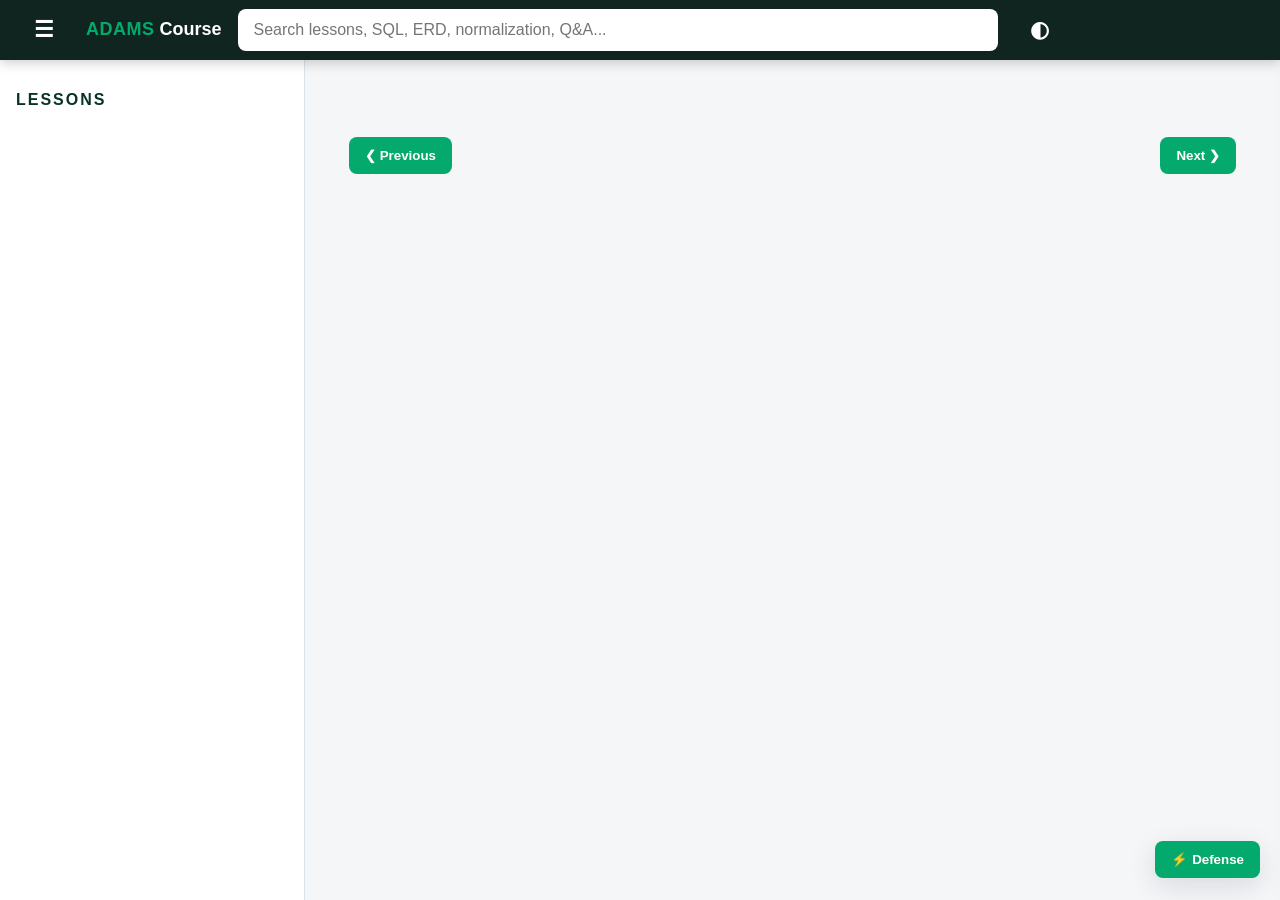
==== commit 9b470cb8: "Add files via upload" ====
--- a/index.html
+++ b/index.html
@@ -4,494 +4,8 @@
   <meta charset="utf-8" />
   <meta name="viewport" content="width=device-width, initial-scale=1" />
   <title>ADAMS Course | Online Learning Guide</title>
-  <meta name="description" content="GitHub-ready ADAMS online learning guide with SQL practice, search, ERD/EERD, quizzes, flashcards, and defense reviewer." />
-  <style>
-:root {
-  --green: #04AA6D;
-  --green-dark: #063f2d;
-  --green-soft: #e7f5ee;
-  --teal: #0f766e;
-  --blue-soft: #e0f2fe;
-  --yellow: #fff8db;
-  --orange: #f59e0b;
-  --red: #dc2626;
-  --red-soft: #fee2e2;
-  --good: #16a34a;
-  --good-soft: #dcfce7;
-  --text: #1f2937;
-  --muted: #64748b;
-  --bg: #f4f6f8;
-  --panel: #ffffff;
-  --line: #dbe3ea;
-  --code: #f3f4f6;
-  --shadow: 0 8px 28px rgba(15, 23, 42, 0.12);
-}
-
-* { box-sizing: border-box; }
-html { scroll-behavior: smooth; }
-body {
-  margin: 0;
-  font-family: Arial, Helvetica, sans-serif;
-  background: var(--bg);
-  color: var(--text);
-  line-height: 1.55;
-}
-
-.topbar {
-  height: 60px;
-  background: #10251f;
-  color: #fff;
-  display: flex;
-  align-items: center;
-  gap: 16px;
-  position: fixed;
-  top: 0;
-  left: 0;
-  right: 0;
-  z-index: 50;
-  box-shadow: 0 2px 12px rgba(0, 0, 0, 0.22);
-  padding: 0 18px;
-}
-
-.brand {
-  color: #fff;
-  text-decoration: none;
-  font-size: 18px;
-  font-weight: 800;
-  white-space: nowrap;
-}
-.brand span { color: var(--green); letter-spacing: 0.5px; }
-.icon-btn { background: transparent; color: #fff; border: 0; font-size: 22px; cursor: pointer; }
-
-.top-search-wrap { position: relative; flex: 1; max-width: 760px; }
-.top-search-wrap input {
-  width: 100%;
-  border: 0;
-  border-radius: 8px;
-  padding: 12px 16px;
-  font-size: 16px;
-}
-.top-results {
-  display: none;
-  position: absolute;
-  top: 48px;
-  left: 0;
-  right: 0;
-  background: #fff;
-  color: var(--text);
-  border: 1px solid var(--line);
-  border-radius: 12px;
-  box-shadow: var(--shadow);
-  max-height: 430px;
-  overflow: auto;
-}
-.top-results.open { display: block; }
-.top-result {
-  display: block;
-  padding: 13px 16px;
-  border-bottom: 1px solid var(--line);
-  text-decoration: none;
-  color: var(--text);
-}
-.top-result b { color: var(--green-dark); }
-.top-result small { display: block; color: var(--muted); margin-top: 3px; }
-
-.layout { display: flex; padding-top: 60px; }
-.sidebar {
-  width: 305px;
-  position: fixed;
-  top: 60px;
-  bottom: 0;
-  left: 0;
-  background: #fff;
-  border-right: 1px solid var(--line);
-  overflow: auto;
-  padding: 24px 16px 40px;
-}
-.sidebar h2 {
-  font-size: 16px;
-  letter-spacing: 2px;
-  color: #093326;
-  margin: 4px 0 18px;
-}
-.nav-link {
-  display: block;
-  text-decoration: none;
-  color: #111827;
-  padding: 12px;
-  border-radius: 9px;
-  margin-bottom: 10px;
-}
-.nav-link:hover,
-.nav-link.active { background: var(--green-soft); color: #057047; }
-.nav-link small {
-  display: block;
-  text-transform: uppercase;
-  color: var(--muted);
-  font-weight: 800;
-  font-size: 11px;
-  line-height: 1;
-}
-.nav-link span { display: block; font-weight: 800; line-height: 1.1; margin-top: 4px; }
-
-.main {
-  margin-left: 305px;
-  width: calc(100% - 305px);
-  min-height: calc(100vh - 60px);
-}
-.page { max-width: 1180px; margin: 0 auto; padding: 36px 44px; }
-.page h1 { font-size: 42px; line-height: 1.12; margin: 0 0 18px; }
-.page h2 { font-size: 28px; margin: 34px 0 14px; color: #123b2d; }
-.page h3 { margin: 22px 0 8px; }
-.lead { font-size: 20px; color: #334155; }
-
-.note,
-.info-note {
-  background: var(--green-soft);
-  border-left: 6px solid var(--green);
-  padding: 16px 18px;
-  border-radius: 4px;
-  margin: 18px 0;
-}
-.warning {
-  background: var(--yellow);
-  border-left: 6px solid var(--orange);
-  padding: 16px 18px;
-  border-radius: 4px;
-  margin: 18px 0;
-}
-
-.grid { display: grid; grid-template-columns: repeat(auto-fit, minmax(230px, 1fr)); gap: 18px; }
-.card {
-  background: #fff;
-  border: 1px solid var(--line);
-  border-radius: 12px;
-  padding: 20px;
-  box-shadow: 0 1px 3px rgba(0, 0, 0, 0.03);
-}
-a.card { display: block; text-decoration: none; color: var(--text); }
-.card:hover { box-shadow: var(--shadow); transform: translateY(-1px); }
-.card b { color: #057047; font-size: 20px; }
-.card small,
-.muted { color: var(--muted); }
-
-.btn,
-button {
-  background: var(--green);
-  color: #fff;
-  border: 0;
-  border-radius: 8px;
-  padding: 11px 16px;
-  font-weight: 800;
-  cursor: pointer;
-}
-button:hover { transform: translateY(-1px); }
-button:disabled { opacity: 0.6; cursor: not-allowed; transform: none; }
-button.secondary,
-.btn.secondary { background: #e5e7eb; color: #111827; }
-button.danger { background: #ef4444; }
-button.good { background: var(--good); }
-.btn-row { display: flex; gap: 10px; flex-wrap: wrap; margin: 16px 0; }
-
-.table-wrap {
-  overflow: auto;
-  border: 1px solid var(--line);
-  border-radius: 8px;
-  background: #fff;
-  margin: 14px 0;
-}
-table { border-collapse: collapse; width: 100%; background: #fff; }
-th { background: #05814f; color: #fff; text-align: left; }
-th,
-td { padding: 12px 14px; border: 1px solid var(--line); vertical-align: top; }
-pre {
-  background: var(--code);
-  padding: 16px;
-  border-radius: 8px;
-  overflow: auto;
-  border-left: 6px solid var(--green);
-  font-size: 14px;
-}
-code,
-textarea { font-family: Consolas, Monaco, 'Courier New', monospace; }
-.lesson-two { display: grid; grid-template-columns: 1fr 1fr; gap: 22px; }
-.sql-editor textarea {
-  width: 100%;
-  height: 280px;
-  border: 1px solid var(--line);
-  border-radius: 12px;
-  padding: 18px;
-  font-size: 17px;
-  background: #fff;
-}
-.result-box {
-  background: #fff;
-  border: 1px solid var(--line);
-  border-radius: 12px;
-  padding: 18px;
-  min-height: 280px;
-  overflow: auto;
-}
-.example-btn { margin: 6px 6px 6px 0; }
-
-.activity-card,
-.quiz-card,
-.reviewer-shell,
-.mock-box {
-  background: #fff;
-  border: 1px solid var(--line);
-  border-radius: 12px;
-  padding: 18px;
-  margin: 16px 0;
-}
-
-.reviewer-shell {
-  box-shadow: var(--shadow);
-  padding: 20px;
-}
-.reviewer-toolbar {
-  display: grid;
-  grid-template-columns: 1.5fr 1fr auto auto;
-  gap: 10px;
-  align-items: center;
-  margin: 10px 0 16px;
-}
-.reviewer-toolbar input,
-.reviewer-toolbar select,
-.search-page input,
-.quick-panel input {
-  width: 100%;
-  border: 2px solid var(--green);
-  border-radius: 9px;
-  padding: 12px 14px;
-  font-size: 16px;
-  background: #fff;
-}
-.reviewer-stats {
-  display: flex;
-  justify-content: space-between;
-  gap: 12px;
-  flex-wrap: wrap;
-  color: var(--muted);
-  font-weight: 700;
-  margin: 8px 0;
-}
-.progress-bar {
-  width: 100%;
-  height: 10px;
-  background: #e5e7eb;
-  border-radius: 999px;
-  overflow: hidden;
-  margin: 12px 0 18px;
-}
-.progress-fill {
-  height: 100%;
-  width: 0;
-  background: linear-gradient(90deg, var(--green), var(--orange));
-  transition: width 0.25s ease;
-}
-.reviewer-question {
-  font-size: 24px;
-  font-weight: 800;
-  color: #111827;
-  line-height: 1.35;
-  margin: 12px 0 16px;
-}
-.reviewer-meta {
-  display: flex;
-  flex-wrap: wrap;
-  gap: 8px;
-  margin: 8px 0;
-}
-.pill,
-.tag {
-  display: inline-block;
-  background: var(--green-soft);
-  color: #047857;
-  border-radius: 999px;
-  padding: 4px 10px;
-  font-size: 12px;
-  font-weight: 800;
-}
-.choice,
-.option {
-  display: block;
-  width: 100%;
-  text-align: left;
-  background: #f1f5f9;
-  color: #111;
-  margin: 9px 0;
-  border: 1px solid var(--line);
-  border-radius: 10px;
-  padding: 13px 14px;
-  white-space: normal;
-}
-.choice.correct,
-.option.correct { background: var(--good-soft); color: #14532d; border-color: var(--good); }
-.choice.wrong,
-.option.wrong { background: var(--red-soft); color: #7f1d1d; border-color: var(--red); }
-.answer,
-.explain,
-.feedback {
-  display: none;
-  background: #fff7ed;
-  border-left: 5px solid var(--orange);
-  padding: 12px;
-  margin-top: 12px;
-  border-radius: 6px;
-}
-.feedback.show,
-.answer.show,
-.explain.show { display: block; }
-.feedback.good { background: var(--good-soft); color: #14532d; border-left-color: var(--good); }
-.feedback.bad { background: var(--red-soft); color: #7f1d1d; border-left-color: var(--red); }
-.sql-answer-box textarea {
-  width: 100%;
-  min-height: 120px;
-  padding: 14px;
-  border: 1px solid var(--line);
-  border-radius: 10px;
-  font-size: 15px;
-  background: #fff;
-}
-
-.search-hit {
-  background: #fff;
-  border: 1px solid var(--line);
-  border-radius: 12px;
-  padding: 16px;
-  margin: 12px 0;
-}
-.search-hit h3 { margin: 0; }
-mark { background: #fef08a; padding: 0 2px; }
-
-.diagram {
-  background: #fff;
-  border: 1px solid var(--line);
-  border-radius: 14px;
-  padding: 16px;
-  margin: 14px 0;
-  overflow: auto;
-}
-.diagram svg { min-width: 900px; width: 100%; height: auto; }
-.entity rect { fill: #fbfffd; stroke: #334155; stroke-width: 2; }
-.entity text { text-anchor: middle; font-size: 13px; }
-.rel { stroke: #334155; stroke-width: 2; }
-.diamond { fill: #fff; stroke: #334155; stroke-width: 2; }
-.diagram .clickable { cursor: pointer; }
-.diagram .clickable:hover rect { fill: #dcfce7; }
-.info-panel {
-  background: #fff;
-  border: 1px solid var(--line);
-  border-radius: 12px;
-  padding: 16px;
-  margin-top: 14px;
-}
-
-.flashcard {
-  min-height: 240px;
-  display: grid;
-  place-items: center;
-  text-align: center;
-  font-size: 25px;
-  font-weight: 800;
-  background: #fff;
-  border: 1px solid var(--line);
-  border-radius: 16px;
-  box-shadow: var(--shadow);
-  padding: 28px;
-  cursor: pointer;
-}
-.flashcard.back { background: #ecfdf5; color: #064e3b; font-size: 20px; line-height: 1.55; }
-.full-text {
-  white-space: pre-wrap;
-  max-height: 640px;
-  overflow: auto;
-  background: #fff;
-  border: 1px solid var(--line);
-  padding: 18px;
-  border-radius: 10px;
-  font-size: 14px;
-}
-.pdf-grid { display: grid; grid-template-columns: repeat(auto-fit, minmax(250px, 1fr)); gap: 16px; }
-.pdf-card { background: #fff; border: 1px solid var(--line); border-radius: 12px; padding: 18px; }
-.quick-btn { position: fixed; right: 20px; bottom: 22px; z-index: 30; box-shadow: var(--shadow); }
-.quick-panel {
-  position: fixed;
-  top: 60px;
-  right: 0;
-  bottom: 0;
-  width: 390px;
-  background: #fff;
-  border-left: 1px solid var(--line);
-  box-shadow: var(--shadow);
-  z-index: 60;
-  transform: translateX(105%);
-  transition: 0.25s;
-  padding: 24px;
-  overflow: auto;
-}
-.quick-panel.open { transform: translateX(0); }
-.close { float: right; background: #e5e7eb; color: #111; font-size: 22px; padding: 4px 12px; }
-.to-top { display: none; position: fixed; right: 20px; bottom: 80px; border-radius: 50%; width: 45px; height: 45px; }
-.pager {
-  max-width: 1180px;
-  margin: 0 auto;
-  padding: 5px 44px 40px;
-  display: flex;
-  justify-content: space-between;
-}
-
-.dark {
-  --bg: #0f172a;
-  --panel: #111827;
-  --text: #e5e7eb;
-  --muted: #cbd5e1;
-  --line: #334155;
-  --code: #111827;
-  --green-soft: #0f3b2d;
-}
-.dark .sidebar,
-.dark .card,
-.dark .result-box,
-.dark .activity-card,
-.dark .quiz-card,
-.dark .reviewer-shell,
-.dark .info-panel,
-.dark .mock-box,
-.dark .pdf-card,
-.dark .quick-panel,
-.dark .top-results,
-.dark .search-hit,
-.dark .full-text,
-.dark table,
-.dark .diagram { background: #111827; }
-.dark .nav-link { color: #e5e7eb; }
-.dark .page h2,
-.dark .reviewer-question { color: #e5e7eb; }
-.dark th { background: #047857; }
-.dark textarea,
-.dark input,
-.dark select { background: #0f172a; color: #e5e7eb; border-color: #334155; }
-.dark .choice,
-.dark .option { background: #1f2937; color: #e5e7eb; }
-.dark .flashcard { background: #111827; }
-
-@media (max-width: 900px) {
-  .sidebar { transform: translateX(-105%); transition: 0.25s; z-index: 70; }
-  .sidebar.open { transform: translateX(0); }
-  .main { margin-left: 0; width: 100%; }
-  .page { padding: 28px 18px; }
-  .page h1 { font-size: 33px; }
-  .lesson-two,
-  .reviewer-toolbar { grid-template-columns: 1fr; }
-  .quick-panel { width: 92vw; }
-  .top-search-wrap { max-width: none; }
-  .brand { font-size: 16px; }
-  .pager { padding-left: 18px; padding-right: 18px; }
-}
-
-  </style>
+  <meta name="description" content="GitHub-ready ADAMS online learning guide with SQL TryIt, search, ERD/EERD, reviewer activities, flashcards, and defense practice." />
+  <link rel="stylesheet" href="assets/css/styles.css" />
 </head>
 <body>
   <header class="topbar">
@@ -528,2215 +42,8 @@
   </aside>
 
   <button id="toTop" class="to-top">↑</button>
-  <script>
-window.ADAMS_DATA = {
-  "tables": {
-    "users": {
-      "pk": [
-        "user_id"
-      ],
-      "columns": [
-        "user_id",
-        "username",
-        "password",
-        "email",
-        "full_name",
-        "phone",
-        "is_active",
-        "created_at",
-        "last_login",
-        "role"
-      ],
-      "purpose": "Stores authorized Superadmin and Staff accounts and access roles.",
-      "fk": []
-    },
-    "student_categories": {
-      "pk": [
-        "category_id"
-      ],
-      "columns": [
-        "category_id",
-        "category_name",
-        "sort_order"
-      ],
-      "purpose": "Stores reusable student classifications.",
-      "fk": []
-    },
-    "students": {
-      "pk": [
-        "student_id"
-      ],
-      "columns": [
-        "student_id",
-        "user_id",
-        "student_name",
-        "last_name",
-        "first_name",
-        "middle_name",
-        "birth_date",
-        "email",
-        "category_id",
-        "remarks",
-        "phone"
-      ],
-      "purpose": "Stores applicant/student profile information.",
-      "fk": [
-        "category_id -> student_categories.category_id",
-        "user_id -> users.user_id"
-      ]
-    },
-    "requirement_types": {
-      "pk": [
-        "requirement_id"
-      ],
-      "columns": [
-        "requirement_id",
-        "requirement_name",
-        "description"
-      ],
-      "purpose": "Stores the master list of admission document requirements.",
-      "fk": []
-    },
-    "category_requirements": {
-      "pk": [
-        "category_id",
-        "requirement_id"
-      ],
-      "columns": [
-        "category_id",
-        "requirement_id"
-      ],
-      "purpose": "Bridge table that defines which requirements apply to each student category.",
-      "fk": [
-        "category_id -> student_categories.category_id",
-        "requirement_id -> requirement_types.requirement_id"
-      ]
-    },
-    "student_requirements": {
-      "pk": [
-        "student_requirement_id"
-      ],
-      "columns": [
-        "student_requirement_id",
-        "student_id",
-        "requirement_id",
-        "file_name",
-        "file_path",
-        "file_content",
-        "mime_type",
-        "file_size",
-        "uploaded_by",
-        "status",
-        "upload_date",
-        "uploaded_at"
-      ],
-      "purpose": "Tracks student-specific requirement status and uploaded files.",
-      "fk": [
-        "requirement_id -> requirement_types.requirement_id",
-        "student_id -> students.student_id (logical/cast)"
-      ]
-    },
-    "documents": {
-      "pk": [
-        "document_id"
-      ],
-      "columns": [
-        "document_id",
-        "student_id",
-        "document_type",
-        "file_path",
-        "tracking_number",
-        "status",
-        "date_submitted",
-        "remarks",
-        "student_pk"
-      ],
-      "purpose": "Stores additional document records attached to student profiles.",
-      "fk": [
-        "student_pk -> students.student_id"
-      ]
-    },
-    "activity_log": {
-      "pk": [
-        "log_id"
-      ],
-      "columns": [
-        "log_id",
-        "user_id",
-        "username",
-        "action",
-        "module",
-        "description",
-        "log_time"
-      ],
-      "purpose": "Records major user actions for accountability.",
-      "fk": [
-        "user_id -> users.user_id"
-      ]
-    },
-    "print_logs": {
-      "pk": [
-        "log_id"
-      ],
-      "columns": [
-        "log_id",
-        "ref_no",
-        "student_id",
-        "document_type",
-        "printed_by",
-        "printed_by_name",
-        "printed_at",
-        "campus_code"
-      ],
-      "purpose": "Records printed student reports or system reports.",
-      "fk": [
-        "student_id -> students.student_id",
-        "printed_by -> users.user_id"
-      ]
-    },
-    "password_reset_tokens": {
-      "pk": [
-        "id"
-      ],
-      "columns": [
-        "id",
-        "user_id",
-        "token",
-        "expires_at",
-        "used",
-        "created_at"
-      ],
-      "purpose": "Stores password recovery tokens and token status.",
-      "fk": [
-        "user_id -> users.user_id"
-      ]
-    },
-    "archived_students": {
-      "pk": [
-        "archive_id"
-      ],
-      "columns": [
-        "archive_id",
-        "student_id",
-        "student_name",
-        "last_name",
-        "first_name",
-        "middle_name",
-        "email",
-        "phone",
-        "birth_date",
-        "category_id",
-        "remarks",
-        "archived_at",
-        "archived_by"
-      ],
-      "purpose": "Stores snapshots of archived student records.",
-      "fk": [
-        "category_id -> student_categories.category_id (logical)",
-        "archived_by -> users.user_id (logical)"
-      ]
-    }
-  },
-  "sampleRows": {
-    "users": [
-      {
-        "user_id": 1,
-        "username": "superadmin",
-        "full_name": "System Superadmin",
-        "role": "superadmin",
-        "is_active": 1,
-        "email": "admin@pup.edu.ph"
-      },
-      {
-        "user_id": 5,
-        "username": "staff1",
-        "full_name": "Registrar Staff",
-        "role": "staff",
-        "is_active": 1,
-        "email": "staff@pup.edu.ph"
-      }
-    ],
-    "student_categories": [
-      {
-        "category_id": 1,
-        "category_name": "Freshman",
-        "sort_order": 1
-      },
-      {
-        "category_id": 2,
-        "category_name": "Transferee",
-        "sort_order": 2
-      },
-      {
-        "category_id": 3,
-        "category_name": "Returning",
-        "sort_order": 3
-      }
-    ],
-    "students": [
-      {
-        "student_id": 1,
-        "student_name": "Juana Santita",
-        "last_name": "Santita",
-        "first_name": "Juana",
-        "email": "sample@email.edu",
-        "phone": "09171234567",
-        "category_id": 1
-      },
-      {
-        "student_id": 2,
-        "student_name": "Mark Santos",
-        "last_name": "Santos",
-        "first_name": "Mark",
-        "email": "mark@email.edu",
-        "phone": "09175550000",
-        "category_id": 2
-      }
-    ],
-    "requirement_types": [
-      {
-        "requirement_id": 1,
-        "requirement_name": "Birth Certificate",
-        "description": "Proof of birth"
-      },
-      {
-        "requirement_id": 2,
-        "requirement_name": "Valid ID",
-        "description": "Identity document"
-      },
-      {
-        "requirement_id": 3,
-        "requirement_name": "Transcript of Records",
-        "description": "Academic record"
-      },
-      {
-        "requirement_id": 4,
-        "requirement_name": "Good Moral",
-        "description": "Character reference"
-      }
-    ],
-    "category_requirements": [
-      {
-        "category_id": 1,
-        "requirement_id": 1
-      },
-      {
-        "category_id": 1,
-        "requirement_id": 2
-      },
-      {
-        "category_id": 2,
-        "requirement_id": 3
-      },
-      {
-        "category_id": 2,
-        "requirement_id": 4
-      }
-    ],
-    "student_requirements": [
-      {
-        "student_requirement_id": 1,
-        "student_id": "1",
-        "requirement_id": 1,
-        "file_name": "birth.pdf",
-        "status": "SUBMITTED",
-        "uploaded_at": "2026-06-20"
-      },
-      {
-        "student_requirement_id": 2,
-        "student_id": "1",
-        "requirement_id": 2,
-        "file_name": null,
-        "status": "PENDING",
-        "uploaded_at": null
-      },
-      {
-        "student_requirement_id": 3,
-        "student_id": "2",
-        "requirement_id": 4,
-        "file_name": "goodmoral.pdf",
-        "status": "SUBMITTED",
-        "uploaded_at": "2026-06-20"
-      }
-    ],
-    "documents": [
-      {
-        "document_id": 1,
-        "student_pk": 1,
-        "document_type": "Admission Form",
-        "file_path": "/uploads/form.pdf",
-        "status": "SUBMITTED",
-        "date_submitted": "2026-06-20"
-      }
-    ],
-    "activity_log": [
-      {
-        "log_id": 1,
-        "user_id": 5,
-        "username": "staff1",
-        "action": "UPLOAD",
-        "module": "Uploads",
-        "description": "Uploaded Birth Certificate",
-        "log_time": "2026-06-20 10:00:00"
-      }
-    ],
-    "print_logs": [
-      {
-        "log_id": 1,
-        "ref_no": "MN0-001",
-        "student_id": 1,
-        "document_type": "STUDENT_REPORT",
-        "printed_by": 5,
-        "printed_by_name": "Registrar Staff",
-        "printed_at": "2026-06-20 11:00:00",
-        "campus_code": "MN0"
-      }
-    ],
-    "password_reset_tokens": [],
-    "archived_students": []
-  },
-  "qa": [
-    {
-      "num": 1,
-      "q": "What is the main focus of your project?",
-      "answer": "The main focus of ADAMS is to manage admission documents and applicant/student records using a relational database.",
-      "defense": "ADAMS helps the office record, search, monitor, print, and archive admission records through a database-driven system.",
-      "memory": "ADAMS = admission records + document requirements + database tracking."
-    },
-    {
-      "num": 2,
-      "q": "Why is ADAMS considered a database project?",
-      "answer": "It is considered a database project because the main features depend on tables, keys, relationships, and SQL queries.",
-      "defense": "The system is not just a form; it depends on tables such as students, student_requirements, requirement_types, users, logs, and archived_students.",
-      "memory": "Always connect your answer to tables and relationships."
-    },
-    {
-      "num": 3,
-      "q": "What is a database?",
-      "answer": "A database is an organized collection of related data that can be stored, searched, updated, and managed.",
-      "defense": "In ADAMS, the database stores applicant records, requirement status, user accounts, logs, and archived student records.",
-      "memory": "Database = organized data."
-    },
-    {
-      "num": 4,
-      "q": "What is a DBMS?",
-      "answer": "A DBMS is software used to create, manage, secure, and retrieve records from a database. Prepared for ADAMS review and oral defense practice only ADAMS DATABASE PROJECT",
-      "defense": "MySQL/MariaDB is the DBMS used to manage the ADAMS database.",
-      "memory": "DBMS = software that manages the database."
-    },
-    {
-      "num": 5,
-      "q": "Why did you use MySQL?",
-      "answer": "MySQL is suitable because it supports relational tables, primary keys, foreign keys, joins, constraints, and SQL reporting.",
-      "defense": "Because ADAMS uses related data, MySQL is appropriate for managing structured admission records.",
-      "memory": "MySQL fits relational data."
-    },
-    {
-      "num": 6,
-      "q": "What type of DBMS is MySQL?",
-      "answer": "MySQL is an RDBMS, or Relational Database Management System.",
-      "defense": "It stores data in related tables, which matches the design of ADAMS.",
-      "memory": "MySQL = RDBMS."
-    },
-    {
-      "num": 7,
-      "q": "What is a relational database?",
-      "answer": "A relational database stores data in tables and connects those tables using keys.",
-      "defense": "For example, students are connected to student_categories, and requirements are connected through student_requirements.",
-      "memory": "Relational = tables connected by keys."
-    },
-    {
-      "num": 8,
-      "q": "Why is a relational database suitable for ADAMS?",
-      "answer": "ADAMS has many related records: students, categories, requirements, uploaded files, users, logs, and archives.",
-      "defense": "A relational design prevents scattered data and allows accurate tracking of requirements per student.",
-      "memory": "ADAMS data is connected, so relational database is appropriate."
-    },
-    {
-      "num": 9,
-      "q": "What is SQL?",
-      "answer": "SQL means Structured Query Language. It is used to retrieve, insert, update, delete, and manage database data.",
-      "defense": "We use SQL to pull student records, check requirements, count records, and generate monitoring reports.",
-      "memory": "SQL is the language of the database."
-    },
-    {
-      "num": 10,
-      "q": "What are the main SQL command categories?",
-      "answer": "The main categories are DDL, DML, DQL, DCL, and TCL.",
-      "defense": "For our project defense, the most common commands are CREATE, SELECT, INSERT, UPDATE, DELETE, and JOIN.",
-      "memory": "DDL = structure, DML = data changes, DQL = SELECT."
-    },
-    {
-      "num": 11,
-      "q": "What is DDL?",
-      "answer": "DDL means Data Definition Language. It defines or changes database structures.",
-      "defense": "Examples are CREATE TABLE, ALTER TABLE, and DROP TABLE.",
-      "memory": "DDL changes structure."
-    },
-    {
-      "num": 12,
-      "q": "What is DML?",
-      "answer": "DML means Data Manipulation Language. It changes the records inside tables.",
-      "defense": "Examples are INSERT, UPDATE, and DELETE.",
-      "memory": "DML changes data."
-    },
-    {
-      "num": 13,
-      "q": "What is DQL?",
-      "answer": "DQL means Data Query Language. It retrieves records from the database.",
-      "defense": "The main DQL command is SELECT.",
-      "memory": "DQL retrieves data."
-    },
-    {
-      "num": 14,
-      "q": "What is a table?",
-      "answer": "A table stores related data in rows and columns.",
-      "defense": "For example, the students table stores applicant/student information.",
-      "memory": "Table = container of related records."
-    },
-    {
-      "num": 15,
-      "q": "What is a field or column?",
-      "answer": "A field or column is one data attribute in a table.",
-      "defense": "For example, first_name, last_name, email, and category_id are fields in the students table.",
-      "memory": "Column = type of information."
-    },
-    {
-      "num": 16,
-      "q": "What is a record or row?",
-      "answer": "A record or row is one complete entry in a table.",
-      "defense": "One applicant in the students table is one record.",
-      "memory": "Row = one complete item/person/transaction."
-    },
-    {
-      "num": 17,
-      "q": "What is a primary key?",
-      "answer": "A primary key uniquely identifies each record in a table.",
-      "defense": "In ADAMS, students.student_id uniquely identifies each student record.",
-      "memory": "Primary key = unique ID."
-    },
-    {
-      "num": 18,
-      "q": "What is a foreign key? Prepared for ADAMS review and oral defense practice only ADAMS DATABASE PROJECT",
-      "answer": "A foreign key links one table to another table.",
-      "defense": "In ADAMS, students.category_id links a student to student_categories.category_id.",
-      "memory": "Foreign key = connection key."
-    },
-    {
-      "num": 19,
-      "q": "What is a unique key?",
-      "answer": "A unique key prevents duplicate values in a field or combination of fields.",
-      "defense": "For example, users.username must be unique so two users cannot use the same username.",
-      "memory": "Unique key = no duplicate value."
-    },
-    {
-      "num": 20,
-      "q": "What is referential integrity?",
-      "answer": "Referential integrity keeps table relationships valid and consistent.",
-      "defense": "For example, a student category assigned to a student should exist in the student_categories table.",
-      "memory": "Referential integrity protects relationships."
-    },
-    {
-      "num": 21,
-      "q": "What are business rules in database design?",
-      "answer": "Business rules describe how records should relate based on the actual process of the organization.",
-      "defense": "In ADAMS, one business rule is that a student belongs to one category when classified.",
-      "memory": "Business rules become relationships."
-    },
-    {
-      "num": 22,
-      "q": "Give one business rule in ADAMS.",
-      "answer": "Each student/applicant belongs to one student category when classified.",
-      "defense": "This is shown by the relationship between student_categories and students.",
-      "memory": "Safe example: one category can have many students."
-    },
-    {
-      "num": 23,
-      "q": "Why do different student categories need different requirements?",
-      "answer": "Different admission categories may have different document checklists.",
-      "defense": "For example, a transferee may need records that are different from a freshman applicant.",
-      "memory": "Different category = different checklist."
-    },
-    {
-      "num": 24,
-      "q": "What table handles category-based requirements?",
-      "answer": "The category_requirements table handles the requirements assigned to each category.",
-      "defense": "It connects student_categories and requirement_types.",
-      "memory": "category_requirements = checklist setup table."
-    },
-    {
-      "num": 25,
-      "q": "Why do you need category_requirements? Prepared for ADAMS review and oral defense practice only ADAMS DATABASE PROJECT",
-      "answer": "It avoids repeating requirement lists and supports a many-to-many relationship between categories and requirement types.",
-      "defense": "One category can have many requirements, and one requirement can be required by many categories.",
-      "memory": "Bridge table prevents repetition."
-    },
-    {
-      "num": 26,
-      "q": "What is a bridge table?",
-      "answer": "A bridge table connects two tables that have a many-to-many relationship.",
-      "defense": "In ADAMS, category_requirements is the bridge table between student_categories and requirement_types.",
-      "memory": "Bridge table = connector table."
-    },
-    {
-      "num": 27,
-      "q": "What is cardinality?",
-      "answer": "Cardinality describes how many records in one table can relate to records in another table.",
-      "defense": "Examples are one-to-many and many-to-many relationships in the ERD.",
-      "memory": "Cardinality = how many records are connected."
-    },
-    {
-      "num": 28,
-      "q": "Give one example of a one-to-many relationship in ADAMS.",
-      "answer": "One student category can classify many students.",
-      "defense": "student_categories to students is a one-to-many relationship.",
-      "memory": "1 category, many students."
-    },
-    {
-      "num": 29,
-      "q": "Give one example of a many-to-many relationship in ADAMS.",
-      "answer": "Student categories and requirement types are many-to-many.",
-      "defense": "This is implemented using category_requirements.",
-      "memory": "Many categories, many requirements."
-    },
-    {
-      "num": 30,
-      "q": "What table stores the actual student requirement status?",
-      "answer": "The student_requirements table stores the actual requirement status of each student.",
-      "defense": "It stores fields such as student_id, requirement_id, file_name, uploaded_by, status, upload_date, and uploaded_at.",
-      "memory": "student_requirements = actual monitoring table."
-    },
-    {
-      "num": 31,
-      "q": "What is normalization?",
-      "answer": "Normalization is the process of organizing data into separate related tables to reduce redundancy and improve consistency. Prepared for ADAMS review and oral defense practice only ADAMS DATABASE PROJECT",
-      "defense": "ADAMS separates students, categories, requirement types, student requirements, users, logs, and archives.",
-      "memory": "Normalization = clean table design."
-    },
-    {
-      "num": 32,
-      "q": "Why did you normalize your database?",
-      "answer": "We normalized the database to avoid duplicate data, repeating groups, and update errors.",
-      "defense": "Instead of placing all requirements in one student row, ADAMS stores requirements in separate related tables.",
-      "memory": "Normalization avoids redundancy."
-    },
-    {
-      "num": 33,
-      "q": "What is UNF?",
-      "answer": "UNF means Unnormalized Form. It contains repeating groups or non-atomic values.",
-      "defense": "An example is one row containing Requirement1, Status1, Requirement2, and Status2.",
-      "memory": "UNF = messy/manual logbook style."
-    },
-    {
-      "num": 34,
-      "q": "How did ADAMS apply 1NF?",
-      "answer": "ADAMS applied 1NF by removing repeating groups and making values atomic.",
-      "defense": "Each requirement is stored as a separate record instead of many requirement columns in one row.",
-      "memory": "1NF = one value per field."
-    },
-    {
-      "num": 35,
-      "q": "How did ADAMS apply 2NF?",
-      "answer": "ADAMS applied 2NF by separating data based on its purpose.",
-      "defense": "Student data, category data, requirement type data, and requirement status data are placed in separate tables.",
-      "memory": "2NF = separate tables by purpose."
-    },
-    {
-      "num": 36,
-      "q": "How did ADAMS apply 3NF?",
-      "answer": "ADAMS applied 3NF by separating supporting data such as users, activity logs, print logs, password reset tokens, documents, and archived records.",
-      "defense": "This avoids storing user, print, and archive details repeatedly inside the students table.",
-      "memory": "3NF = remove indirect dependencies."
-    },
-    {
-      "num": 37,
-      "q": "What problem happens if you use only one big table?",
-      "answer": "One big table causes duplicated data, hard updates, missing records, and accidental deletion of important information.",
-      "defense": "For ADAMS, this would make requirement tracking confusing and inconsistent.",
-      "memory": "One big table = redundancy and anomalies."
-    },
-    {
-      "num": 38,
-      "q": "What is an update anomaly? Prepared for ADAMS review and oral defense practice only ADAMS DATABASE PROJECT",
-      "answer": "An update anomaly happens when the same data appears in multiple places and not all copies are updated.",
-      "defense": "Example: changing a requirement name in many repeated rows.",
-      "memory": "Update anomaly = inconsistent edits."
-    },
-    {
-      "num": 39,
-      "q": "What is an insertion anomaly?",
-      "answer": "An insertion anomaly happens when you cannot add one type of data without another unrelated data.",
-      "defense": "Example: unable to add a new requirement type unless a student record already exists.",
-      "memory": "Insertion anomaly = cannot insert independently."
-    },
-    {
-      "num": 40,
-      "q": "What is a deletion anomaly?",
-      "answer": "A deletion anomaly happens when deleting a record also removes important related information by accident.",
-      "defense": "Example: deleting a student accidentally losing the only record of a requirement if the database is not normalized.",
-      "memory": "Deletion anomaly = accidental data loss."
-    },
-    {
-      "num": 41,
-      "q": "What is an ERD?",
-      "answer": "An ERD, or Entity Relationship Diagram, shows the database entities/tables, attributes, keys, and relationships.",
-      "defense": "Our ERD shows tables such as students, users, requirement_types, student_requirements, documents, logs, and archives.",
-      "memory": "ERD = database map."
-    },
-    {
-      "num": 42,
-      "q": "What is an EERD?",
-      "answer": "An EERD, or Enhanced Entity Relationship Diagram, extends ERD by showing enhanced concepts like specialization and generalization.",
-      "defense": "In ADAMS, it shows USER specialization and student classification.",
-      "memory": "EERD = enhanced ERD."
-    },
-    {
-      "num": 43,
-      "q": "What is the difference between ERD and EERD?",
-      "answer": "ERD shows basic entities and relationships, while EERD shows enhanced modeling concepts such as subtypes.",
-      "defense": "Our EERD explains that system users are specialized into Superadmin and Staff.",
-      "memory": "ERD = basic; EERD = enhanced."
-    },
-    {
-      "num": 44,
-      "q": "What is specialization in EERD?",
-      "answer": "Specialization means dividing a general entity into more specific subtypes. Prepared for ADAMS review and oral defense practice only ADAMS DATABASE PROJECT",
-      "defense": "In ADAMS, USER is specialized into SUPERADMIN_USER and STAFF_USER only.",
-      "memory": "Specialization = general to specific."
-    },
-    {
-      "num": 45,
-      "q": "Who are the system users in ADAMS?",
-      "answer": "The final system users are Superadmin and Staff only.",
-      "defense": "Superadmin manages system-wide accounts, settings, categories, requirements, logs, and reports. Staff handles routine searching, updating, uploading, monitoring, printing, and archiving subject to granted access.",
-      "memory": "Applicants/students are records, not final login roles."
-    },
-    {
-      "num": 46,
-      "q": "What is the purpose of the data dictionary?",
-      "answer": "The data dictionary explains every table field, data type, key/constraint, and meaning.",
-      "defense": "It helps verify that the ERD and SQL schema are consistent.",
-      "memory": "Data dictionary = table field guide."
-    },
-    {
-      "num": 47,
-      "q": "What SQL command will you use to view all tables?",
-      "answer": "Use SHOW TABLES;",
-      "defense": "This lets us confirm all ADAMS tables are available in the selected database.",
-      "memory": "SHOW TABLES = list tables."
-    },
-    {
-      "num": 48,
-      "q": "What SQL command will you use to check table structure?",
-      "answer": "Use DESCRIBE table_name;",
-      "defense": "Example: DESCRIBE students; or DESCRIBE student_requirements;",
-      "memory": "DESCRIBE = check columns."
-    },
-    {
-      "num": 49,
-      "q": "What SQL command will you use to retrieve student records?",
-      "answer": "Use SELECT. Example: SELECT * FROM students;",
-      "defense": "For cleaner output, we can select specific columns such as student_id, student_name, email, and category_id.",
-      "memory": "SELECT = retrieve data."
-    },
-    {
-      "num": 50,
-      "q": "Why did you choose SQL/MySQL instead of NoSQL?",
-      "answer": "We chose SQL/MySQL because ADAMS uses structured and related data that needs keys, joins, constraints, and accurate reporting.",
-      "defense": "NoSQL is useful for flexible/unstructured data, but ADAMS is better represented as relational tables.",
-      "memory": "Relational data = SQL/MySQL."
-    }
-  ],
-  "fullText": {
-    "qa": "ADAMS DATABASE PROJECT\n\nADAMS DATABASE PROJECT\n50 Panel Q&A Reviewer - Taglish Explanation + Visual Memory Guide\n\nPurpose: This reviewer is for practice only. It is intentionally beginner-friendly and includes explanation lines so you can defend\nADAMS as an Information Management / DBMS project.\n\nColor / Keyword Guide\n\nMeaning\n\nBlue keywords\nGreen keywords\nOrange/Memory cue\nRed line\nDefense Answer Formula\n\nDBMS concept or technical term.\nHow the concept appears in ADAMS.\nSimple picture or mental cue to remember the answer.\nThe one sentence you should memorize.\nDefinition + ADAMS example. Example: A primary key uniquely\nidentifies each record. In ADAMS, students.student_id uniquely\nidentifies each student.\nSuperadmin and Staff only. Student/applicant is treated as an\nadmission record, not a final login role.\n\nFinal user roles\n\nA. DBMS and MySQL Foundations\nQ1. What is the main focus of your project?\nAnswer: The main focus of ADAMS is to manage admission documents and applicant/student records using a\nrelational database.\nDefense line: ADAMS helps the office record, search, monitor, print, and archive admission records through a\ndatabase-driven system.\nMust remember: ADAMS = admission records + document requirements + database tracking.\n\nQ2. Why is ADAMS considered a database project?\nAnswer: It is considered a database project because the main features depend on tables, keys, relationships, and\nSQL queries.\nDefense line: The system is not just a form; it depends on tables such as students, student_requirements,\nrequirement_types, users, logs, and archived_students.\nMust remember: Always connect your answer to tables and relationships.\n\nQ3. What is a database?\nAnswer: A database is an organized collection of related data that can be stored, searched, updated, and managed.\nDefense line: In ADAMS, the database stores applicant records, requirement status, user accounts, logs, and\narchived student records.\nMust remember: Database = organized data.\n\nQ4. What is a DBMS?\nAnswer: A DBMS is software used to create, manage, secure, and retrieve records from a database.\nPrepared for ADAMS review and oral defense practice only\n\n\fADAMS DATABASE PROJECT\n\nDefense line: MySQL/MariaDB is the DBMS used to manage the ADAMS database.\nMust remember: DBMS = software that manages the database.\n\nQ5. Why did you use MySQL?\nAnswer: MySQL is suitable because it supports relational tables, primary keys, foreign keys, joins, constraints, and\nSQL reporting.\nDefense line: Because ADAMS uses related data, MySQL is appropriate for managing structured admission\nrecords.\nMust remember: MySQL fits relational data.\n\nQ6. What type of DBMS is MySQL?\nAnswer: MySQL is an RDBMS, or Relational Database Management System.\nDefense line: It stores data in related tables, which matches the design of ADAMS.\nMust remember: MySQL = RDBMS.\n\nQ7. What is a relational database?\nAnswer: A relational database stores data in tables and connects those tables using keys.\nDefense line: For example, students are connected to student_categories, and requirements are connected\nthrough student_requirements.\nMust remember: Relational = tables connected by keys.\n\nQ8. Why is a relational database suitable for ADAMS?\nAnswer: ADAMS has many related records: students, categories, requirements, uploaded files, users, logs, and\narchives.\nDefense line: A relational design prevents scattered data and allows accurate tracking of requirements per\nstudent.\nMust remember: ADAMS data is connected, so relational database is appropriate.\n\nQ9. What is SQL?\nAnswer: SQL means Structured Query Language. It is used to retrieve, insert, update, delete, and manage database\ndata.\nDefense line: We use SQL to pull student records, check requirements, count records, and generate monitoring\nreports.\nMust remember: SQL is the language of the database.\n\nQ10. What are the main SQL command categories?\nAnswer: The main categories are DDL, DML, DQL, DCL, and TCL.\nDefense line: For our project defense, the most common commands are CREATE, SELECT, INSERT, UPDATE,\nDELETE, and JOIN.\nMust remember: DDL = structure, DML = data changes, DQL = SELECT.\nPrepared for ADAMS review and oral defense practice only\n\n\fADAMS DATABASE PROJECT\n\nB. SQL Command Categories and Database Objects\nQ11. What is DDL?\nAnswer: DDL means Data Definition Language. It defines or changes database structures.\nDefense line: Examples are CREATE TABLE, ALTER TABLE, and DROP TABLE.\nMust remember: DDL changes structure.\n\nQ12. What is DML?\nAnswer: DML means Data Manipulation Language. It changes the records inside tables.\nDefense line: Examples are INSERT, UPDATE, and DELETE.\nMust remember: DML changes data.\n\nQ13. What is DQL?\nAnswer: DQL means Data Query Language. It retrieves records from the database.\nDefense line: The main DQL command is SELECT.\nMust remember: DQL retrieves data.\n\nQ14. What is a table?\nAnswer: A table stores related data in rows and columns.\nDefense line: For example, the students table stores applicant/student information.\nMust remember: Table = container of related records.\n\nQ15. What is a field or column?\nAnswer: A field or column is one data attribute in a table.\nDefense line: For example, first_name, last_name, email, and category_id are fields in the students table.\nMust remember: Column = type of information.\n\nQ16. What is a record or row?\nAnswer: A record or row is one complete entry in a table.\nDefense line: One applicant in the students table is one record.\nMust remember: Row = one complete item/person/transaction.\n\nQ17. What is a primary key?\nAnswer: A primary key uniquely identifies each record in a table.\nDefense line: In ADAMS, students.student_id uniquely identifies each student record.\nMust remember: Primary key = unique ID.\n\nQ18. What is a foreign key?\nPrepared for ADAMS review and oral defense practice only\n\n\fADAMS DATABASE PROJECT\n\nAnswer: A foreign key links one table to another table.\nDefense line: In ADAMS, students.category_id links a student to student_categories.category_id.\nMust remember: Foreign key = connection key.\n\nQ19. What is a unique key?\nAnswer: A unique key prevents duplicate values in a field or combination of fields.\nDefense line: For example, users.username must be unique so two users cannot use the same username.\nMust remember: Unique key = no duplicate value.\n\nQ20. What is referential integrity?\nAnswer: Referential integrity keeps table relationships valid and consistent.\nDefense line: For example, a student category assigned to a student should exist in the student_categories table.\nMust remember: Referential integrity protects relationships.\n\nC. Business Rules, Relationships, and Cardinality\nQ21. What are business rules in database design?\nAnswer: Business rules describe how records should relate based on the actual process of the organization.\nDefense line: In ADAMS, one business rule is that a student belongs to one category when classified.\nMust remember: Business rules become relationships.\n\nQ22. Give one business rule in ADAMS.\nAnswer: Each student/applicant belongs to one student category when classified.\nDefense line: This is shown by the relationship between student_categories and students.\nMust remember: Safe example: one category can have many students.\n\nQ23. Why do different student categories need different requirements?\nAnswer: Different admission categories may have different document checklists.\nDefense line: For example, a transferee may need records that are different from a freshman applicant.\nMust remember: Different category = different checklist.\n\nQ24. What table handles category-based requirements?\nAnswer: The category_requirements table handles the requirements assigned to each category.\nDefense line: It connects student_categories and requirement_types.\nMust remember: category_requirements = checklist setup table.\n\nQ25. Why do you need category_requirements?\nPrepared for ADAMS review and oral defense practice only\n\n\fADAMS DATABASE PROJECT\n\nAnswer: It avoids repeating requirement lists and supports a many-to-many relationship between categories and\nrequirement types.\nDefense line: One category can have many requirements, and one requirement can be required by many\ncategories.\nMust remember: Bridge table prevents repetition.\n\nQ26. What is a bridge table?\nAnswer: A bridge table connects two tables that have a many-to-many relationship.\nDefense line: In ADAMS, category_requirements is the bridge table between student_categories and\nrequirement_types.\nMust remember: Bridge table = connector table.\n\nQ27. What is cardinality?\nAnswer: Cardinality describes how many records in one table can relate to records in another table.\nDefense line: Examples are one-to-many and many-to-many relationships in the ERD.\nMust remember: Cardinality = how many records are connected.\n\nQ28. Give one example of a one-to-many relationship in ADAMS.\nAnswer: One student category can classify many students.\nDefense line: student_categories to students is a one-to-many relationship.\nMust remember: 1 category, many students.\n\nQ29. Give one example of a many-to-many relationship in ADAMS.\nAnswer: Student categories and requirement types are many-to-many.\nDefense line: This is implemented using category_requirements.\nMust remember: Many categories, many requirements.\n\nQ30. What table stores the actual student requirement status?\nAnswer: The student_requirements table stores the actual requirement status of each student.\nDefense line: It stores fields such as student_id, requirement_id, file_name, uploaded_by, status, upload_date,\nand uploaded_at.\nMust remember: student_requirements = actual monitoring table.\n\nD. Normalization and Data Anomalies\nQ31. What is normalization?\nAnswer: Normalization is the process of organizing data into separate related tables to reduce redundancy and\nimprove consistency.\n\nPrepared for ADAMS review and oral defense practice only\n\n\fADAMS DATABASE PROJECT\n\nDefense line: ADAMS separates students, categories, requirement types, student requirements, users, logs, and\narchives.\nMust remember: Normalization = clean table design.\n\nQ32. Why did you normalize your database?\nAnswer: We normalized the database to avoid duplicate data, repeating groups, and update errors.\nDefense line: Instead of placing all requirements in one student row, ADAMS stores requirements in separate\nrelated tables.\nMust remember: Normalization avoids redundancy.\n\nQ33. What is UNF?\nAnswer: UNF means Unnormalized Form. It contains repeating groups or non-atomic values.\nDefense line: An example is one row containing Requirement1, Status1, Requirement2, and Status2.\nMust remember: UNF = messy/manual logbook style.\n\nQ34. How did ADAMS apply 1NF?\nAnswer: ADAMS applied 1NF by removing repeating groups and making values atomic.\nDefense line: Each requirement is stored as a separate record instead of many requirement columns in one row.\nMust remember: 1NF = one value per field.\n\nQ35. How did ADAMS apply 2NF?\nAnswer: ADAMS applied 2NF by separating data based on its purpose.\nDefense line: Student data, category data, requirement type data, and requirement status data are placed in\nseparate tables.\nMust remember: 2NF = separate tables by purpose.\n\nQ36. How did ADAMS apply 3NF?\nAnswer: ADAMS applied 3NF by separating supporting data such as users, activity logs, print logs, password reset\ntokens, documents, and archived records.\nDefense line: This avoids storing user, print, and archive details repeatedly inside the students table.\nMust remember: 3NF = remove indirect dependencies.\n\nQ37. What problem happens if you use only one big table?\nAnswer: One big table causes duplicated data, hard updates, missing records, and accidental deletion of important\ninformation.\nDefense line: For ADAMS, this would make requirement tracking confusing and inconsistent.\nMust remember: One big table = redundancy and anomalies.\n\nQ38. What is an update anomaly?\nPrepared for ADAMS review and oral defense practice only\n\n\fADAMS DATABASE PROJECT\n\nAnswer: An update anomaly happens when the same data appears in multiple places and not all copies are\nupdated.\nDefense line: Example: changing a requirement name in many repeated rows.\nMust remember: Update anomaly = inconsistent edits.\n\nQ39. What is an insertion anomaly?\nAnswer: An insertion anomaly happens when you cannot add one type of data without another unrelated data.\nDefense line: Example: unable to add a new requirement type unless a student record already exists.\nMust remember: Insertion anomaly = cannot insert independently.\n\nQ40. What is a deletion anomaly?\nAnswer: A deletion anomaly happens when deleting a record also removes important related information by\naccident.\nDefense line: Example: deleting a student accidentally losing the only record of a requirement if the database is\nnot normalized.\nMust remember: Deletion anomaly = accidental data loss.\n\nE. ERD, EERD, SQL Checking, and SQL vs NoSQL\nQ41. What is an ERD?\nAnswer: An ERD, or Entity Relationship Diagram, shows the database entities/tables, attributes, keys, and\nrelationships.\nDefense line: Our ERD shows tables such as students, users, requirement_types, student_requirements,\ndocuments, logs, and archives.\nMust remember: ERD = database map.\n\nQ42. What is an EERD?\nAnswer: An EERD, or Enhanced Entity Relationship Diagram, extends ERD by showing enhanced concepts like\nspecialization and generalization.\nDefense line: In ADAMS, it shows USER specialization and student classification.\nMust remember: EERD = enhanced ERD.\n\nQ43. What is the difference between ERD and EERD?\nAnswer: ERD shows basic entities and relationships, while EERD shows enhanced modeling concepts such as\nsubtypes.\nDefense line: Our EERD explains that system users are specialized into Superadmin and Staff.\nMust remember: ERD = basic; EERD = enhanced.\n\nQ44. What is specialization in EERD?\nAnswer: Specialization means dividing a general entity into more specific subtypes.\nPrepared for ADAMS review and oral defense practice only\n\n\fADAMS DATABASE PROJECT\n\nDefense line: In ADAMS, USER is specialized into SUPERADMIN_USER and STAFF_USER only.\nMust remember: Specialization = general to specific.\n\nQ45. Who are the system users in ADAMS?\nAnswer: The final system users are Superadmin and Staff only.\nDefense line: Superadmin manages system-wide accounts, settings, categories, requirements, logs, and reports.\nStaff handles routine searching, updating, uploading, monitoring, printing, and archiving subject to granted access.\nMust remember: Applicants/students are records, not final login roles.\n\nQ46. What is the purpose of the data dictionary?\nAnswer: The data dictionary explains every table field, data type, key/constraint, and meaning.\nDefense line: It helps verify that the ERD and SQL schema are consistent.\nMust remember: Data dictionary = table field guide.\n\nQ47. What SQL command will you use to view all tables?\nAnswer: Use SHOW TABLES;\nDefense line: This lets us confirm all ADAMS tables are available in the selected database.\nMust remember: SHOW TABLES = list tables.\n\nQ48. What SQL command will you use to check table structure?\nAnswer: Use DESCRIBE table_name;\nDefense line: Example: DESCRIBE students; or DESCRIBE student_requirements;\nMust remember: DESCRIBE = check columns.\n\nQ49. What SQL command will you use to retrieve student records?\nAnswer: Use SELECT. Example: SELECT * FROM students;\nDefense line: For cleaner output, we can select specific columns such as student_id, student_name, email, and\ncategory_id.\nMust remember: SELECT = retrieve data.\n\nQ50. Why did you choose SQL/MySQL instead of NoSQL?\nAnswer: We chose SQL/MySQL because ADAMS uses structured and related data that needs keys, joins,\nconstraints, and accurate reporting.\nDefense line: NoSQL is useful for flexible/unstructured data, but ADAMS is better represented as relational\ntables.\nMust remember: Relational data = SQL/MySQL.\n\nPrepared for ADAMS review and oral defense practice only\n\n\fADAMS DATABASE PROJECT\n\nBonus: Quick SQL Checking Commands\nHow to use: These are quick commands for practice or demo. They are generic starter commands on purpose, but they use\nthe correct ADAMS table and column names.\n\nSelect database and show tables\nUSE doc_admission_db;\nSHOW TABLES;\n\nCheck table structure\nDESCRIBE users;\nDESCRIBE students;\nDESCRIBE student_requirements;\nDESCRIBE documents;\n\nRetrieve all students\nSELECT *\nFROM students;\n\nView students with categories\nSELECT s.student_id, s.student_name, c.category_name\nFROM students s\nLEFT JOIN student_categories c\nON c.category_id = s.category_id\nORDER BY s.student_name;\n\nView requirements per category\nSELECT c.category_name, r.requirement_name\nFROM category_requirements cr\nJOIN student_categories c\nON c.category_id = cr.category_id\nJOIN requirement_types r\nON r.requirement_id = cr.requirement_id\nORDER BY c.category_name, r.requirement_name;\n\nCheck missing or pending requirements\nSELECT s.student_id, s.student_name, c.category_name,\nr.requirement_name,\nCOALESCE(sr.status, 'MISSING') AS status_result\nFROM students s\nJOIN student_categories c\nON c.category_id = s.category_id\nJOIN category_requirements cr\nON cr.category_id = s.category_id\nJOIN requirement_types r\nON r.requirement_id = cr.requirement_id\nLEFT JOIN student_requirements sr\nON sr.student_id = CAST(s.student_id AS CHAR)\nAND sr.requirement_id = r.requirement_id\nWHERE sr.student_requirement_id IS NULL\nOR sr.status IS NULL\nOR sr.status IN ('PENDING','INSUFFICIENT','REJECTED')\nORDER BY s.student_name, r.requirement_name;\nPrepared for ADAMS review and oral defense practice only\n\n\fADAMS DATABASE PROJECT\n\nCount records per major table\nSELECT 'students' AS table_name, COUNT(*) AS total FROM students\nUNION ALL\nSELECT 'student_categories', COUNT(*) FROM student_categories\nUNION ALL\nSELECT 'requirement_types', COUNT(*) FROM requirement_types\nUNION ALL\nSELECT 'student_requirements', COUNT(*) FROM student_requirements\nUNION ALL\nSELECT 'users', COUNT(*) FROM users\nUNION ALL\nSELECT 'activity_log', COUNT(*) FROM activity_log\nUNION ALL\nSELECT 'print_logs', COUNT(*) FROM print_logs\nUNION ALL\nSELECT 'archived_students', COUNT(*) FROM archived_students;\n\nEmergency Answer Kapag Hindi Mo Alam ang Sagot\nSafe answer: Since our subject is Information Management / DBMS, our focus is the proper application of database design:\nentities, attributes, keys, relationships, normalization, SQL queries, and data integrity in ADAMS.\n\nPrepared for ADAMS review and oral defense practice only\n\n\f",
-    "sql": "ADAMS SQL Reviewer\n\nADAMS SQL Reviewer\nBeginner MySQL Practice Guide for Possible Panel Questions\n\nImportant clarification: Generic starter SQL examples are intentionally kept because they help you answer simple panel\nrequests such as SELECT, WHERE, COUNT, JOIN, UPDATE, and DESCRIBE. The updates only correct table/column names\nand final user-role wording.\n\nWorking Local Setup\n\nValue\n\nSystem URL\nMySQL Workbench Host\nMySQL Workbench Port\nDatabase\nCommon local username/password\nFinal user roles for defense\nSchema reminder\n\nhttp://localhost:8090/doc_ad_sys\n127.0.0.1\n3307\ndoc_admission_db\nroot / Root12345!\nSuperadmin and Staff only\nActual DB dump may still show old legacy role values, but final\nscope is Superadmin and Staff.\n\nLocked ADAMS Tables and Key Attributes\nTable\n\nCorrect attributes to remember\n\nusers\n\nuser_id, username, password, email, full_name, phone, is_active,\ncreated_at, last_login, role\nstudent_id, user_id, student_name, last_name, first_name,\nmiddle_name, birth_date, email, category_id, remarks, phone\ncategory_id, category_name, sort_order\nrequirement_id, requirement_name, description\ncategory_id, requirement_id\nstudent_requirement_id, student_id VARCHAR(20),\nrequirement_id, file_name, file_path, file_content, mime_type,\nfile_size, uploaded_by, status, upload_date, uploaded_at\ndocument_id, student_id VARCHAR(20), document_type,\nfile_path, tracking_number, status, date_submitted, remarks,\nstudent_pk\nlog_id, user_id, username, action, module, description, log_time\nlog_id, ref_no, student_id, document_type, printed_by,\nprinted_by_name, printed_at, campus_code\nid, user_id, token, expires_at, used, created_at\narchive_id, student_id, student_name, last_name, first_name,\nmiddle_name, email, phone, birth_date, category_id, remarks,\narchived_at, archived_by\n\nstudents\nstudent_categories\nrequirement_types\ncategory_requirements\nstudent_requirements\ndocuments\nactivity_log\nprint_logs\npassword_reset_tokens\narchived_students\n\nSQL Keyword Cheat Sheet\nKeyword\n\nMeaning\n\nExample Use\n\nSELECT\nFROM\nWHERE\nLIKE\nORDER BY\nLIMIT\nCOUNT\nGROUP BY\nHAVING\nJOIN\nLEFT JOIN\n\nDisplays/retrieves data\nIdentifies the table source\nFilters rows\nSearches text pattern\nSorts results\nLimits number of rows\nCounts rows\nGroups records for summary\nFilters grouped results\nCombines related tables\nShows all left-table rows even without\n\nSELECT * FROM students;\nFROM users\nWHERE role = 'staff'\nLIKE '%Santos%'\nORDER BY last_name ASC\nLIMIT 10\nCOUNT(*)\nGROUP BY category_id\nHAVING COUNT(*) > 1\nstudents JOIN student_categories\nstudents LEFT JOIN documents\n\nPrepared for ADAMS review and oral defense practice only\n\n\fADAMS SQL Reviewer\n\nKeyword\n\nMeaning\n\nExample Use\n\nINSERT\nUPDATE\nDELETE\nCREATE\nALTER\n\nmatches\nAdds new record\nEdits existing record\nRemoves records\nCreates database/table\nModifies table structure\n\nINSERT INTO users ...\nUPDATE users SET ...\nDELETE FROM users WHERE ...\nCREATE TABLE ...\nALTER TABLE users ADD COLUMN ...\n\n1. Quick Start and Safe Checking\nConnect to local MySQL in Docker\ndocker exec -it adams-mysql mysql -uroot -p'Root12345!' doc_admission_db\n\nHelpful note: Use this only if your local Docker setup uses the same container name and password.\n\nUse the ADAMS database\nUSE doc_admission_db;\n\nHelpful note: This selects the database before running SQL queries.\n\nShow all tables\nSHOW TABLES;\n\nHelpful note: Use this first to confirm the database was imported.\n\nCheck table structure\nDESCRIBE students;\nDESCRIBE student_requirements;\nDESCRIBE documents;\n\nHelpful note: Use DESCRIBE if the panel asks about columns or if a query gives an unknown column error.\n\n2. Basic SELECT Queries - Generic Starter Practice\nDisplay all users\nSELECT *\nFROM users;\n\nHelpful note: SELECT * is okay for checking the table quickly. For reports, select only needed columns.\n\nPrepared for ADAMS review and oral defense practice only\n\n\fADAMS SQL Reviewer\n\nDisplay all students\nSELECT *\nFROM students;\n\nHelpful note: This shows all applicant/student records.\n\nDisplay selected user columns only\nSELECT user_id, username, full_name, role, is_active\nFROM users;\n\nHelpful note: This is cleaner than SELECT *.\n\nDisplay only Superadmin and Staff users\nSELECT user_id, username, full_name, role\nFROM users\nWHERE role IN ('superadmin','staff')\nORDER BY role, username;\n\nHelpful note: Use this because final ADAMS user roles are Superadmin and Staff only.\n\nSearch student by last name\nSELECT *\nFROM students\nWHERE last_name LIKE '%Santos%';\n\nHelpful note: LIKE is useful for search bars. Percent sign means any characters before or after.\n\nSort students alphabetically\nSELECT student_id, last_name, first_name, email\nFROM students\nORDER BY last_name ASC, first_name ASC;\n\nHelpful note: ASC means A to Z. DESC means Z to A.\n\nShow latest 10 activity logs\nSELECT *\nFROM activity_log\nORDER BY log_time DESC\nLIMIT 10;\n\nHelpful note: Correct ADAMS column is log_time, not created_at.\nPrepared for ADAMS review and oral defense practice only\n\n\fADAMS SQL Reviewer\n\n3. Counting and Summary Queries\nCount total students\nSELECT COUNT(*) AS total_students\nFROM students;\n\nHelpful note: Useful for dashboard totals.\n\nCount total users by final role\nSELECT role, COUNT(*) AS total_users\nFROM users\nWHERE role IN ('superadmin','staff')\nGROUP BY role;\n\nHelpful note: Shows total Superadmin and Staff users.\n\nCount students per category\nSELECT c.category_name, COUNT(s.student_id) AS total_students\nFROM student_categories c\nLEFT JOIN students s\nON s.category_id = c.category_id\nGROUP BY c.category_id, c.category_name\nORDER BY c.sort_order, c.category_name;\n\nHelpful note: Uses LEFT JOIN so categories with zero students can still appear.\n\nCount submitted document records per student\nSELECT s.student_id, s.student_name, COUNT(d.document_id) AS total_documents\nFROM students s\nLEFT JOIN documents d\nON d.student_pk = s.student_id\nGROUP BY s.student_id, s.student_name\nORDER BY s.student_name;\n\nHelpful note: Correct link is documents.student_pk to students.student_id.\n\nFind duplicate usernames\nSELECT username, COUNT(*) AS total\nFROM users\nGROUP BY username\nHAVING COUNT(*) > 1;\n\nPrepared for ADAMS review and oral defense practice only\n\n\fADAMS SQL Reviewer\n\nHelpful note: HAVING filters grouped results.\n\n4. JOIN Queries - Pulling Related ADAMS Data\nShow students with their category\nSELECT s.student_id, s.student_name, s.email, c.category_name\nFROM students s\nLEFT JOIN student_categories c\nON c.category_id = s.category_id\nORDER BY s.student_name;\n\nHelpful note: This is a common defense/demo query.\n\nShow requirements required per category\nSELECT c.category_name, r.requirement_name, r.description\nFROM category_requirements cr\nJOIN student_categories c\nON c.category_id = cr.category_id\nJOIN requirement_types r\nON r.requirement_id = cr.requirement_id\nORDER BY c.category_name, r.requirement_name;\n\nHelpful note: Uses the bridge table category_requirements.\n\nShow student requirements with requirement names\nSELECT s.student_id, s.student_name, rt.requirement_name, sr.status, sr.file_name, sr.uploaded_at\nFROM students s\nJOIN student_requirements sr\nON sr.student_id = CAST(s.student_id AS CHAR)\nJOIN requirement_types rt\nON rt.requirement_id = sr.requirement_id\nORDER BY s.student_name, rt.requirement_name;\n\nHelpful note: Correct field is requirement_id, not requirement_type_id.\n\nShow students with submitted documents\nSELECT s.student_id, s.student_name, d.document_id, d.document_type, d.file_path, d.status,\nd.date_submitted\nFROM students s\nLEFT JOIN documents d\nON d.student_pk = s.student_id\nORDER BY s.student_name, d.date_submitted DESC;\n\nHelpful note: Correct document date field is date_submitted.\n\nPrepared for ADAMS review and oral defense practice only\n\n\fADAMS SQL Reviewer\n\nShow students with no document record\nSELECT s.student_id, s.student_name\nFROM students s\nLEFT JOIN documents d\nON d.student_pk = s.student_id\nWHERE d.document_id IS NULL;\n\nHelpful note: This is a missing-record query.\n\nShow print logs with student and user\nSELECT pl.ref_no, s.student_name, pl.document_type, u.full_name AS printed_by, pl.printed_at\nFROM print_logs pl\nLEFT JOIN students s\nON s.student_id = pl.student_id\nLEFT JOIN users u\nON u.user_id = pl.printed_by\nORDER BY pl.printed_at DESC;\n\nHelpful note: Correct print log date field is printed_at.\n\n5. INSERT, UPDATE, DELETE - Practice with Safety\nInsert a new Staff user\nINSERT INTO users\n(username, password, email, full_name, phone, role, is_active)\nVALUES\n('staff1', 'staff123', 'staff1@example.com', 'Staff One', '', 'staff', 1);\n\nHelpful note: Use staff or superadmin only for final role explanation.\n\nUpdate user email\nUPDATE users\nSET email = 'newemail@example.com'\nWHERE username = 'staff1';\n\nHelpful note: Always use WHERE in UPDATE.\n\nDeactivate a user instead of deleting\nUPDATE users\nSET is_active = 0\nWHERE username = 'staff1';\n\nHelpful note: Deactivation is safer than deleting historical user records.\nPrepared for ADAMS review and oral defense practice only\n\n\fADAMS SQL Reviewer\n\nDelete a specific user\nDELETE FROM users\nWHERE username = 'staff1';\n\nHelpful note: Before DELETE, run SELECT with the same WHERE condition.\n\nSafety check before UPDATE or DELETE\nSELECT *\nFROM users\nWHERE username = 'staff1';\n\nHelpful note: If SELECT returns the correct row, then run UPDATE or DELETE.\n\n6. Table Structure Practice\nCreate a simple sample table\nCREATE TABLE sample_users (\nuser_id INT AUTO_INCREMENT PRIMARY KEY,\nusername VARCHAR(50) NOT NULL,\npassword VARCHAR(255) NOT NULL,\nemail VARCHAR(100),\nrole VARCHAR(20),\ncreated_at DATETIME DEFAULT CURRENT_TIMESTAMP\n);\n\nHelpful note: This is generic practice for DDL, not part of final ADAMS schema.\n\nAdd a new sample column\nALTER TABLE sample_users\nADD COLUMN phone VARCHAR(20);\n\nHelpful note: ALTER TABLE changes structure.\n\nModify a sample column size\nALTER TABLE sample_users\nMODIFY COLUMN email VARCHAR(150);\n\nHelpful note: MODIFY COLUMN changes data type or size.\n\nPrepared for ADAMS review and oral defense practice only\n\n\fADAMS SQL Reviewer\n\nDrop/remove a sample column\nALTER TABLE sample_users\nDROP COLUMN phone;\n\nHelpful note: DROP COLUMN permanently removes the column and its data.\n\nForeign key example using actual ADAMS relationship\nALTER TABLE documents\nADD CONSTRAINT fk_documents_student_pk_example\nFOREIGN KEY (student_pk)\nREFERENCES students(student_id);\n\nHelpful note: Use student_pk for documents table FK example, not documents.student_id.\n\n7. Advanced ADAMS Query Patterns\nMissing or pending requirements\nSELECT s.student_id, s.student_name, c.category_name, r.requirement_name,\nCOALESCE(sr.status, 'MISSING') AS status_result\nFROM students s\nJOIN student_categories c\nON c.category_id = s.category_id\nJOIN category_requirements cr\nON cr.category_id = s.category_id\nJOIN requirement_types r\nON r.requirement_id = cr.requirement_id\nLEFT JOIN student_requirements sr\nON sr.student_id = CAST(s.student_id AS CHAR)\nAND sr.requirement_id = r.requirement_id\nWHERE sr.student_requirement_id IS NULL\nOR sr.status IS NULL\nOR sr.status IN ('PENDING','INSUFFICIENT','REJECTED')\nORDER BY s.student_name, r.requirement_name;\n\nHelpful note: This compares required documents against actual submissions.\n\nRequirement completion summary per student\nSELECT s.student_id, s.student_name, c.category_name,\nCOUNT(cr.requirement_id) AS required_count,\nCOUNT(sr.student_requirement_id) AS recorded_count,\nSUM(CASE WHEN sr.file_name IS NOT NULL THEN 1 ELSE 0 END) AS uploaded_count,\nSUM(CASE WHEN sr.status IN ('SUBMITTED','VERIFIED','APPROVED') THEN 1 ELSE 0 END) AS\ncompleted_count,\nCOUNT(cr.requirement_id) - COUNT(sr.student_requirement_id) AS missing_count\nFROM students s\nJOIN student_categories c\nON c.category_id = s.category_id\nJOIN category_requirements cr\nON cr.category_id = c.category_id\nLEFT JOIN student_requirements sr\nON sr.student_id = CAST(s.student_id AS CHAR)\nPrepared for ADAMS review and oral defense practice only\n\n\fADAMS SQL Reviewer\nAND sr.requirement_id = cr.requirement_id\nGROUP BY s.student_id, s.student_name, c.category_name\nORDER BY missing_count DESC, s.student_name;\n\nHelpful note: This is good for dashboard/report explanation.\n\nLatest submitted document per student\nSELECT d.*\nFROM documents d\nINNER JOIN (\nSELECT student_pk, MAX(date_submitted) AS latest_submission\nFROM documents\nGROUP BY student_pk\n) latest\nON d.student_pk = latest.student_pk\nAND d.date_submitted = latest.latest_submission;\n\nHelpful note: Uses date_submitted from documents.\n\nPending requirement aging report\nWITH requirement_status AS (\nSELECT s.student_id, s.student_name, r.requirement_name, sr.status, sr.uploaded_at,\nROW_NUMBER() OVER (\nPARTITION BY s.student_id, r.requirement_id\nORDER BY COALESCE(sr.uploaded_at, '1900-01-01') DESC\n) AS rn\nFROM students s\nJOIN category_requirements cr\nON cr.category_id = s.category_id\nJOIN requirement_types r\nON r.requirement_id = cr.requirement_id\nLEFT JOIN student_requirements sr\nON sr.student_id = CAST(s.student_id AS CHAR)\nAND sr.requirement_id = r.requirement_id\n)\nSELECT student_id, student_name, requirement_name,\nCOALESCE(status, 'MISSING') AS status_result,\nuploaded_at,\nCASE WHEN uploaded_at IS NULL THEN NULL\nELSE DATEDIFF(CURDATE(), DATE(uploaded_at))\nEND AS days_since_upload\nFROM requirement_status\nWHERE rn = 1\nAND (status IS NULL OR status = 'PENDING')\nORDER BY student_name, requirement_name;\n\nHelpful note: Uses CTE and ROW_NUMBER for latest status checking.\n\nPossible Oral/Exam Questions and Short Answers\nQuestion\n\nSimple Answer\n\nWhat is SELECT used for?\nWhat is WHERE used for?\n\nTo retrieve/display records from one or more tables.\nTo filter rows based on a condition.\nPrepared for ADAMS review and oral defense practice only\n\n\fADAMS SQL Reviewer\n\nQuestion\n\nSimple Answer\n\nWhat is LIKE used for?\nWhat is ORDER BY used for?\nWhat is GROUP BY used for?\n\nTo search text using a pattern such as %keyword%.\nTo sort query results ascending or descending.\nTo group records and calculate summaries like COUNT, SUM, or\nAVG.\nWHERE filters rows before grouping; HAVING filters grouped\nresults.\nINNER JOIN returns only matching records; LEFT JOIN returns\nall records from the left table even without matches.\nTo uniquely identify each row in a table.\nTo connect related tables and maintain data consistency.\nIt can show unnecessary columns and can be less efficient on\nlarge tables.\nWithout WHERE, all records may be changed or deleted.\nRun DESCRIBE table_name; then correct the column name.\n\nDifference between WHERE and HAVING?\nDifference between INNER JOIN and LEFT JOIN?\nWhy use primary key?\nWhy use foreign key?\nWhy avoid SELECT * in reports?\nWhy should UPDATE/DELETE have WHERE?\nWhat should you do if there is an unknown column error?\n\nCommon Errors and Quick Fixes\nError / Problem\n\nMeaning\n\nFix\n\nUnknown column\n\nColumn name does not exist in that table.\n\nTable does not exist\n\nWrong database or incomplete import.\n\nAccess denied\nCannot connect to MySQL\nEmpty dashboard\nInvalid login\n\nWrong username/password.\nContainer/server may not be running.\nNo records yet or imported data incomplete.\nWrong user record or app connects to wrong\ndatabase.\n\nRun DESCRIBE table_name; and adjust the\nquery.\nRun SHOW TABLES; and check USE\ndoc_admission_db;\nUse your local MySQL credentials.\nStart the MySQL container/server.\nCheck students and related tables.\nCheck users table and database connection\nfile.\n\nPractice Checklist\n• Practice SELECT, WHERE, LIKE, ORDER BY, and LIMIT first.\n• Practice COUNT, GROUP BY, and HAVING next.\n• Practice JOIN queries after you understand primary keys and foreign keys.\n• Always run DESCRIBE before writing JOIN queries if you are not sure of column names.\n• Before UPDATE or DELETE, test with SELECT first.\n• Explain each query in your own words: what table, what condition, and what output.\n\nPrepared for ADAMS review and oral defense practice only\n\n\f",
-    "normalization": "POLYTECHNIC UNIVERSITY OF THE PHILIPPINES | Open University System | ADAMS Normalization Backup\n\nADAMS Normalization Before-and-After Backup Guide\nUNF to 1NF to 2NF to 3NF | What changed, why it changed, and how to explain it during defense\nMain point: For normalization, a professor usually expects the database/table transformation, not the system UI. The UI screenshots can support the presentation, but the real\nevidence is the movement from one wide, repetitive table to several related database tables.\n\n1. What the Professor May Be Looking For\nA normalization discussion should clearly answer three questions:\n Before: What was wrong with the original table or logbook-style record?\n After: What tables were created or separated at each normalization stage?\n Reason: Why did the change improve the database design and the ADAMS system?\nFor ADAMS, the concern is not only appearance. The concern is that student information, category data, requirements, statuses, file uploads, users, logs, print history,\npassword reset records, and archive history should not be mixed into one table. A cleaner relational design is needed so the system can search, monitor, verify, print, and\narchive records accurately.\n\n2. Quick Visual Flow: What Was Updated\nStage\n\nDatabase View\n\nUNF\n\nOne wide monitoring table\n\n1NF\n\nOne requirement per row\n\n2NF\n\nCore tables separated\n\n3NF\n\nOperational/support tables separated\n\nAno ang Nabago / What Changed\nStudent details + category + multiple\nRequirement/Status/File columns in one row\nRequirement1/Requirement2 columns become\nmultiple rows\nstudents, student_categories,\nrequirement_types, category_requirements,\nstudent_requirements\nusers, documents, activity_log, print_logs,\npassword_reset_tokens, archived_students\n\nConcern Fixed\nRepeating groups, redundant data, difficult\ntracking\nAtomic values; no repeating requirement\ncolumns\nLess duplication; correct checklist per category\nAudit trail, security, reporting, archiving,\nmaintainability\n\n3. UNF - Original Unnormalized View\nIn UNF, the record looks like a manual spreadsheet or logbook. It stores multiple requirements inside one student row. This is the “before” view.\nStudent Name\nReyes, Ana\nSantos, Mark\n\nCategory\nFreshman\nTransferee\n\nRequirement 1\nBirth Certificate\nTranscript\n\nStatus 1\nSUBMITTED\nPENDING\n\nFile 1\nbirth.pdf\nN/A\n\nRequirement 2\nValid ID\nGood Moral\n\nStatus 2\nPENDING\nSUBMITTED\n\nFor presentation backup only - use when asked for a more detailed before-and-after normalization explanation.\n\nFile 2\nN/A\ngoodmoral.pdf\n\nRemarks\nFor verification\nIncomplete\n\n\fPOLYTECHNIC UNIVERSITY OF THE PHILIPPINES | Open University System | ADAMS Normalization Backup\nStage\n\nConcern Before Update\nRequirements are stored as repeated columns:\nRequirement 1, Status 1, File 1, Requirement\n2, Status 2, File 2. If a category has more\nrequirements, more columns must be added.\n\nUNF\n\nAno ang Nabago / What Changed\nIdentified that the record is too wide and mixes\nstudent profile, category, requirement list,\nrequirement status, and upload file data in one\nrow.\n\nWhy It Needed to Change / Result\nThis needed to change because the design\ncreates duplicate data, hard-to-maintain\ncolumns, and difficulty checking missing\nrequirements.\n\nDefense line: “The UNF problem is that the database acts like a spreadsheet. It is not flexible because requirements repeat as columns.”\n\n4. 1NF - Repeating Groups Removed\nIn 1NF, each field should contain one value only, and repeating groups must be removed. The change is that each requirement is now placed in a separate row.\nStudent Name\nReyes, Ana\nReyes, Ana\n\nCategory\nFreshman\nFreshman\n\nRequirement\nBirth Certificate\nValid ID\n\nStatus\nSUBMITTED\nPENDING\n\nbirth.pdf\nN/A\n\nadmin\nadmin\n\nSantos, Mark\nSantos, Mark\n\nTransferee\nTransferee\n\nTranscript\nGood Moral\n\nPENDING\nSUBMITTED\n\nN/A\ngoodmoral.pdf\n\nregistrar\nregistrar\n\nStage\n1NF\n\nFile Name\n\nUploaded By\n\nConcern Before Update\n\nAno ang Nabago / What Changed\n\nUNF contains repeating requirement columns\nand non-atomic groups.\n\nConverted Requirement 1/2, Status 1/2, and\nFile 1/2 into separate rows. Each row now\nrepresents one student requirement record.\n\nUpload Date\n2026-06-20\n\n2026-06-20\n\nWhy It Needed to Change / Result\nThis fixes repeating groups and makes the\nrequirement/status/file values atomic.\nHowever, student name and category are still\nrepeated across rows, so further normalization\nis needed.\n\nDefense line: “In 1NF, we did not yet create all final tables. We first corrected the repeated columns by making one requirement per row.”\n\nFor presentation backup only - use when asked for a more detailed before-and-after normalization explanation.\n\n\fPOLYTECHNIC UNIVERSITY OF THE PHILIPPINES | Open University System | ADAMS Normalization Backup\n\n5. 2NF - Core Data Separated by Purpose\nIn 2NF, the repeated rows from 1NF are separated into tables based on their real purpose. Student profile data should be stored once. Category names should be stored\nonce. Requirement names should be stored once. The student requirement status should be stored separately because it changes per student and per requirement.\n2NF Table\n\nPrimary Key\n\nWhat Was Moved Here\nStudent profile fields: name, email, phone,\nbirth_date, category_id\n\nDefines which requirements apply to each\ncategory\nstudent_id, requirement_id, status, file_name,\nfile_path, uploaded_by, upload_date\n\nWhy It Needed to Be Separated\nStudent identity should be stored once and not\nrepeated for every requirement.\nCategory labels like Freshman or Transferee\nshould be reusable.\nRequirement names like Birth Certificate or Valid\nID should be stored once.\nThis bridge table solves the problem of different\nchecklists per category.\nThis records the actual status and upload details\nper student requirement.\n\nAno ang Nabago / What Changed\nSeparated student data, category data,\nrequirement master list, category checklist\nmapping, and actual student requirement\nrecords.\n\nWhy It Needed to Change / Result\nThis reduces redundancy and allows ADAMS\nto apply the correct checklist per student\ncategory without rewriting the same\nrequirements repeatedly.\n\nstudents\n\nstudent_id\n\nstudent_categories\n\ncategory_id\n\ncategory_name, sort_order\n\nrequirement_types\n\nrequirement_id\n\nrequirement_name, description\n\ncategory_requirements\n\ncategory_id + requirement_id\n\nstudent_requirements\n\nstudent_requirement_id\n\nStage\n2NF\n\nConcern Before Update\nAfter 1NF, student and category details are still\nrepeated in many rows. Requirement names\nare also repeated for every student.\n\nDefense line: “In 2NF, we separated what belongs to the student, what belongs to the category, what belongs to the requirement master list, and what belongs to the student’s\nactual submitted requirement.”\n\nFor presentation backup only - use when asked for a more detailed before-and-after normalization explanation.\n\n\fPOLYTECHNIC UNIVERSITY OF THE PHILIPPINES | Open University System | ADAMS Normalization Backup\n\n6. 3NF - Final Operational Database Structure\nIn 3NF, data that does not directly belong inside the student profile or student requirement record is moved into separate support tables. This prevents transitive\ndependency and keeps operational information clean.\nusers\n\n3NF Final Table\n\nuser_id, username, role\n\nStores Superadmin and Staff accounts separately\n\nactivity_log\n\nlog_id, user_id\n\nStores actions such as ADD, UPDATE, DELETE,\nUPLOAD, ARCHIVE\n\nprint_logs\n\nlog_id, ref_no\n\nStores printed reports and reference numbers\n\npassword_reset_tokens\n\nid, user_id, token\n\nStores reset tokens, expiry, and usage status\n\ndocuments\n\ndocument_id, student_pk\n\nStores document records linked to a student\n\narchived_students\n\narchive_id, student_id\n\nStores historical snapshots of removed/inactive\nstudent records\n\nWhy It Needed to Be Separated\nUser account data should not be repeated inside\neach student or upload record.\nAccountability is a separate concern from student\nprofile data.\nPrinting history should be recorded without\nchanging student profile fields.\nSecurity and password recovery should be\nseparated from user profile fields.\nDocument metadata can be multiple per student\nand should not be mixed with the student table.\nArchiving preserves history without deleting the\noriginal meaning of records.\n\nConcern Before Update\nOperational data such as user actions, print\nhistory, reset tokens, documents, and archive\nhistory should not be stored inside the main\nstudent table.\n\nAno ang Nabago / What Changed\nMoved these supporting concerns into their\nown tables: users, activity_log, print_logs,\npassword_reset_tokens, documents, and\narchived_students.\n\nWhy It Needed to Change / Result\nThis improves accountability, security,\nreporting, and maintainability. It also supports\nthe system requirements for logs, printing,\nreset tokens, uploads, and archives.\n\nStage\n3NF\n\nKey Fields\n\nAno ang Nabago / What Changed\n\nDefense line: “In 3NF, the database becomes clean because each table stores one main idea. Student records, accounts, logs, printing, documents, and archives are\nseparated but connected through keys.”\n\n7. Before-and-After Summary for Defense\nView\nBefore normalization\nAfter 1NF\nAfter 2NF\nAfter 3NF\nFinal ADAMS database\n\nWhat Changed\nOne logbook-style record can contain student details, category,\nmany requirements, many statuses, many files, and remarks.\nEach requirement becomes a separate row.\nStudent data, categories, requirement types, category checklist,\nand actual student requirement records are separated.\nUsers, logs, print logs, reset tokens, documents, and archived\nstudents are separated into supporting tables.\nA normalized relational database connected by primary keys,\nforeign keys, unique constraints, bridge tables, and logical\nrelationships.\n\nWhy It Matters\nDifficult to search, duplicate student/category/requirement data,\nhard to add new requirements, unclear missing requirements.\nRepeating columns are removed and values become atomic.\nRedundancy is reduced and category-based checklists become\neasier to manage.\nThe database supports accountability, security, report tracking,\npassword recovery, document management, and archiving.\nSupports accurate retrieval, completeness checking,\naccountability, and reporting.\n\nFor presentation backup only - use when asked for a more detailed before-and-after normalization explanation.\n\n\fPOLYTECHNIC UNIVERSITY OF THE PHILIPPINES | Open University System | ADAMS Normalization Backup\n\n8. If Asked: “Is This Based on the Real Database or Just a Sample Table?”\nRecommended answer: “The UNF and 1NF tables are sample views used to explain the normalization process. They show how the original manual-style record was\ntransformed. The 2NF and 3NF tables are aligned with the actual ADAMS database structure, including students, student_categories, requirement_types,\ncategory_requirements, student_requirements, users, activity_log, print_logs, password_reset_tokens, documents, and archived_students.”\n\nImportant distinction:\n\n\n\n\nSystem UI screenshots show that the application works.\nNormalization tables show how the database was designed.\nFor normalization questions, explain the database/table transformation first. Then connect it to the system features like searching, uploading, monitoring, printing, logging, and\narchiving.\n\n9. One-Minute Talk Track\nSay this if questioned: “Our normalization started from a manual logbook-style admission record. In the unnormalized form, one row could contain student details, category\ndetails, and several requirement columns such as Requirement 1, Status 1, File 1, Requirement 2, Status 2, and File 2. The concern was that this structure was repetitive,\ndifficult to maintain, and not flexible when a category requires more documents. In 1NF, we removed the repeating groups by making each requirement a separate row. In 2NF,\nwe separated the data by purpose: students, student categories, requirement types, category requirements, and student requirements. This reduced duplication and allowed the\nsystem to apply the correct checklist per category. In 3NF, we separated operational data such as users, activity logs, print logs, password reset tokens, documents, and\narchived students. This was needed for accountability, security, reporting, and record preservation. The final design is cleaner because each table stores one main idea and is\nconnected through keys and relationships.”\n\nFor presentation backup only - use when asked for a more detailed before-and-after normalization explanation.\n\n\fPOLYTECHNIC UNIVERSITY OF THE PHILIPPINES | Open University System | ADAMS Normalization Backup\n\n10. Possible Panel Questions and Direct Answers\nQuestion\nQ1: What exactly changed from UNF to 1NF?\nQ2: Why was 2NF needed after 1NF?\nQ3: Why do you need category_requirements?\nQ4: Why was 3NF needed?\nQ5: Is the student a login user?\nQ6: What is the benefit of the normalized design?\n\nBest Answer\nThe repeated columns were removed. Instead of Requirement 1, Requirement 2, Status 1, Status\n2, each requirement became a separate row.\nBecause student details, category details, and requirement names were still repeated in the 1NF\nrows. 2NF separated them into their own tables.\nBecause different student categories may require different documents. The bridge table maps\nrequirement types to each category.\nBecause user actions, print history, password tokens, documents, and archive records are\nseparate operational concerns and should not be stored inside the student table.\nNo. In the final scope, only Superadmin and Staff are login users. Students/applicants are\nadmission records maintained by authorized users.\nIt reduces duplicate data, prevents inconsistency, supports missing requirement reports,\nimproves accountability, and makes the database easier to maintain.\n\n11. Quick Checklist Before Presenting\n\n\n\n\n\n\nShow the UNF table first and point out the repeated requirement columns.\nShow the 1NF table and say: “one requirement per row.”\nShow the 2NF table list and say: “we separated data by purpose.”\nShow the 3NF table list and say: “we separated operational and accountability data.”\nUse the phrase: “The sample tables explain the process; the final tables align with our actual ADAMS database.”\n\nFor presentation backup only - use when asked for a more detailed before-and-after normalization explanation.\n\n\fPOLYTECHNIC UNIVERSITY OF THE PHILIPPINES | Open University System | ADAMS Normalization Backup\n\n12. Normalization Has a Required Hierarchy\nNormalization has a required path: UNF -> 1NF -> 2NF -> 3NF. It is not random. Each stage has a rule that must be satisfied before the next stage can be claimed.\nMain defense idea: 3NF already assumes the table is in 1NF and 2NF. If repeating groups still exist, the design is not even 1NF; therefore, it cannot be called 3NF yet.\n\nStage\n\nRequired Before This Stage\n\nWhat This Stage Checks\n\nWhy It Cannot Be Skipped\n\nUNF\n\nNone. This is the raw/problem state.\n\nShows repeated columns, mixed data, and\nspreadsheet-style storage.\n\nUNF is the starting point used to identify what is\nwrong.\n\n1NF\n\nStarts from UNF.\n\nChecks if fields are atomic and if repeating groups\nare removed.\n\nYou cannot discuss 2NF/3NF properly if\nRequirement 1, Requirement 2, Status 1, Status 2\nstill exist.\n\n2NF\n\nMust already satisfy 1NF.\n\nChecks if main data is separated by purpose and\nnot repeatedly dependent on a combined record.\n\nIf student/category/requirement names are still\nrepeated in every row, the design is cleaner but\nstill redundant.\n\n3NF\n\nMust already satisfy 1NF and 2NF.\n\nChecks if indirect or supporting data is separated\nfrom the main records.\n\nIf logs, print history, reset tokens, and archives are\nmixed into the main student record, maintenance\nand accountability become weak.\n\n13. If Asked: Why Cannot We Update Everything Already in 1NF?\nPossible professor question: “Why not separate users, logs, print logs, reset tokens, documents, and archives already in 1NF?”\nBest answer: In actual system design, we may already plan the final tables early. However, in a normalization explanation, each stage proves a different rule. 1NF only proves that\nvalues are atomic and repeating groups are removed. It does not yet prove that all dependencies and supporting records are properly separated.\nSo, even if we already know the final tables, we explain them stage by stage because each stage answers a different database concern.\nQuestion\n\nDirect Answer for Defense\n\nCan we separate everything in 1NF?\n\nWe can plan the final structure early, but academically 1NF only focuses on atomic values and\nremoval of repeating groups. The reasons for separating entities and operational tables belong to\n2NF and 3NF.\n\nWhy continue to 2NF after 1NF?\n\nBecause after 1NF, student details, category names, and requirement names may still repeat\nacross many rows. 2NF separates the core entities.\n\nWhy continue to 3NF after 2NF?\n\nBecause the database still has supporting concerns such as user accounts, activity logs, print\nlogs, reset tokens, documents, and archives. These should be separate from the main student and\nrequirement records.\n\nWhat is the safest one-line answer?\n\n1NF fixes the format of the rows; 2NF fixes repeated entity data; 3NF fixes indirect/supporting data\nand makes the database maintainable.\n\nDefense line: “1NF is correct, but it is not complete. It removes repeating columns, but it does not fully remove redundancy or separate all dependency concerns. That is why we\nFor presentation backup only - use when asked for a more detailed before-and-after normalization explanation.\n\n\fPOLYTECHNIC UNIVERSITY OF THE PHILIPPINES | Open University System | ADAMS Normalization Backup\n\nstill need 2NF and 3NF.”\n\n14. If Asked: Why Cannot One Requirement per Row Be Done Only in 3NF?\nPossible professor question: “If 3NF is the final design, why not place one requirement per row only in 3NF?”\nBest answer: Because one requirement per row is the basic requirement of 1NF. 3NF is not a replacement for 1NF. 3NF comes after 1NF and 2NF. If the table still has\nRequirement 1, Requirement 2, Status 1, Status 2, it fails 1NF and therefore cannot be considered 3NF.\nFix\n\nCorrect Stage\n\nReason\n\nRemove Requirement 1 / Requirement 2 repeating columns\n\n1NF\n\nThis fixes repeating groups and makes each field atomic.\n\nSeparate students, categories, requirement types, category\nchecklist, and student requirement records\n\n2NF\n\nThis fixes repeated core data and separates tables by purpose.\n\nSeparate users, logs, print logs, password reset tokens,\ndocuments, and archives\n\n3NF\n\nThis fixes indirect/supporting data and keeps each table focused\non one main idea.\n\n15. “Kahit Pagbalibaligtarin” Review Map\nUse this section when the question is asked in a different way. The key is to answer based on the rule of the stage, not only based on the table name.\nIf the Professor Asks...\n\nWhat You Should Say\n\n“Why not jump directly from UNF to 3NF?”\n\nIn actual design, a developer may design the final schema directly. But for defense, we show the logical\nnormalization path because 3NF assumes 1NF and 2NF are already satisfied.\n\n“Can 1NF already have many tables?”\n\nIt may have separated rows or even early table planning, but the 1NF justification is only atomicity and\nno repeating groups. The full reason for separating entities belongs to 2NF and 3NF.\n\n“Why are logs and print records not discussed in 1NF?”\n\nBecause logs and print records are not about atomic values. They are about operational accountability\nand indirect/supporting data, which is explained under 3NF.\n\n“What if students still repeat in 1NF?”\n\nThat is acceptable at 1NF stage because 1NF only removes repeating groups. The repeated\nstudent/category data is exactly the reason why we proceed to 2NF.\n\n“What is the hierarchy?”\n\nUNF shows the problem. 1NF fixes repeated columns. 2NF separates core entities. 3NF separates\nindirect or supporting data.\n\nMemory shortcut: 1NF = row/column format. 2NF = core tables/entities. 3NF = clean dependencies and support tables.\n\nFor presentation backup only - use when asked for a more detailed before-and-after normalization explanation.\n\n\fPOLYTECHNIC UNIVERSITY OF THE PHILIPPINES | Open University System | ADAMS Normalization Backup\n\n16. Short Oral Answer You Can Memorize\n“We cannot put every correction under 1NF because normalization is hierarchical. 1NF only checks atomic values and removes repeating groups. After satisfying 1NF, we move\nto 2NF to separate repeated core data such as students, categories, and requirement types. After satisfying 2NF, we move to 3NF to separate indirect or supporting data such\nas users, logs, print history, reset tokens, documents, and archives. So the stages are not random; each stage has its own rule and the next stage assumes the previous stage\nis already satisfied.”\n\nFor presentation backup only - use when asked for a more detailed before-and-after normalization explanation.\n\n\f",
-    "documentation": "Republic of the Philippines\n\nPOLYTECHNIC UNIVERSITY OF THE PHILIPPINES\nOpen University System\n\n______________________________________________________________________________________\n______\n\nADMISSION DOCUMENT AND APPLICANT MANAGEMENT SYSTEM\n(A D A M S)\nDesign and Development of an Automated Admission\nManagement and Tracking System\n\nA Final Project Documentation\nPresented to the Faculty of the\nCollege of Computer and Information Sciences\nPolytechnic University of the Philippines\n\nIn Partial Fulfilment of the Requirements for the Degree\nBachelor of Science in Information Technology\n\nby\n\nSan Pedro, Jonathan C.\nBalakwit, Joan S.\nCioco, Gracheil M.\nGravoso, Catherine S.\nPamintuan, Kriszia Mae H.\n\nBSIT-OUMN 2-3\nInformation Management\nTarget Client: PUP Open University System Registrar's Office\nJune 2026\n\n1\n\n\fRepublic of the Philippines\n\nPOLYTECHNIC UNIVERSITY OF THE PHILIPPINES\nOpen University System\n\n______________________________________________________________________________________\n______\n\n2\n\n\fRepublic of the Philippines\n\nPOLYTECHNIC UNIVERSITY OF THE PHILIPPINES\nOpen University System\n\n______________________________________________________________________________________\n______\n\nACKNOWLEDGEMENTS\nWe wish to express our sincere gratitude to the faculty of the Polytechnic University of the Philippines Open\nUniversity System for the guidance, feedback, and project requirements that shaped this final Information\nManagement documentation. We also acknowledge the PUP Open University System Registrar's Office as\nthe target client and process reference for the proposed admission document management prototype.\nWe further thank our classmates, resource persons, and team members who contributed to system analysis,\ndatabase design, user interface preparation, documentation drafting, and testing. Their technical and\nadministrative inputs helped complete the Admission Document and Applicant Management System\n(ADAMS) as a database-driven final project.\nJ.C.S. / J.S.B. / G.M.C. / C.S.G. / K.M.H.P.\n\n3\n\n\fRepublic of the Philippines\n\nPOLYTECHNIC UNIVERSITY OF THE PHILIPPINES\nOpen University System\n\n______________________________________________________________________________________\n______\n\nTABLE OF CONTENTS\nTitle Page\nAcknowledgements\nTable of Contents\nList of Tables\nList of Figures\nChapter 1. Project Context\n1.1 Introduction\n1.2 Project Overview\n1.3 Target Client and Users\n1.4 Problem Identification\n1.5 Business Rules\n1.6 Objectives of the Study/System\n1.7 Scope and Limitations\nChapter 2. Database Design and Documentation Requirements\n2.1 Current Form and Proposed Form\n2.2 Entities and Attributes\n2.3 Normalization\n2.4 Entity Relationship Diagram (ERD)\n2.5 Enhanced Entity Relationship Diagram (EERD)\n2.6 Data Dictionary\nChapter 3. Full Application and Functional Requirements\n3.1 System Architecture\n3.2 N Screenshots of User Interface\n3.3 Functional Requirements and User Manual\n3.4 Non-Functional Requirements\nChapter 4. SQL Implementation\n4.1 SQL Query Requirements\n4.2 Simple SQL Queries\n4.3 Moderate SQL Queries\n4.4 Difficult SQL Queries\n4.5 SQL Code / DDL Schema\nChapter 5. Program Requirements and Deployment\n5.1 Hardware Requirements\n5.2 Software Requirements\n5.3 Deployment and Backup Requirements\nReferences\nAppendices\nAppendix A. Source Code and Database Package Contents\n\n4\n\n\fRepublic of the Philippines\n\nPOLYTECHNIC UNIVERSITY OF THE PHILIPPINES\nOpen University System\n\n______________________________________________________________________________________\n______\n\nLIST OF TABLES\nTable 1. Problem identification and database response\nTable 2. ADAMS entities and attributes\nTable 3. Unnormalized form example\nTable 4. First normal form example\nTable 5. Second normal form decomposition\nTable 6. Third normal form decomposition\nTable 7. ERD relationship cardinalities\nTable 8. EERD element explanation\nTable 9. Data dictionary\nTable 10. Application modules and functions\nTable 11. Functional requirements and user manual\nTable 12. Non-functional requirements\nTable 13. Hardware requirements\nTable 14. Software requirements\nTable 15. Source code and database package contents\n\n5\n\n\fRepublic of the Philippines\n\nPOLYTECHNIC UNIVERSITY OF THE PHILIPPINES\nOpen University System\n\n______________________________________________________________________________________\n______\n\nLIST OF FIGURES\nFigure 1. Current CAEPUP-OUS application form\nFigure 2. Proposed ADAMS admission form\nFigure 3. ADAMS ERD summary view\nFigure 4. ADAMS ERD detailed implementation view\nFigure 5. ADAMS enhanced entity relationship diagram\nFigure 6. ADAMS login page\nFigure 7. ADAMS dashboard page\nFigure 8. Student management page\nFigure 9. Student archives page\nFigure 10. Category management page\nFigure 11. Requirement management page\nFigure 12. Activity logs page\nFigure 13. User management page\n\n6\n\n\fRepublic of the Philippines\n\nPOLYTECHNIC UNIVERSITY OF THE PHILIPPINES\nOpen University System\n\n______________________________________________________________________________________\n______\n\nChapter 1. Project Context\n1.1 Introduction\nAdmission offices receive and validate many student documents during application and enrolment. When\ninformation is monitored through manual forms, separate folders, or scattered files, staff may spend more\ntime searching for records than verifying the actual requirements. The ADAMS project responds to this\nconcern by proposing a database-driven admission document and applicant management system for the\nPUP Open University System.\nThe system focuses on the Information Management requirement of designing a normalized relational\ndatabase and connecting it to a working prototype application. The documentation therefore presents both\nthe database design and the full application features, including entities, normalization, ERD, EERD, data\ndictionary, user interface screenshots, SQL queries, program requirements, functional requirements, and\nSQL DDL schema.\n\n1.2 Project Overview\nThe Admission Document and Applicant Management System (ADAMS) is a database-driven prototype for\nmanaging student admission records and document requirements for the PUP Open University System. The\nsystem organizes applicants/students, student categories, required document types, uploaded requirement\nfiles, user accounts, activity logs, printing records, password reset records, and archived student records into\na structured relational database.\nThe main purpose of ADAMS is to replace scattered manual monitoring with a database that can answer\noperational questions: who the student is, what category the student belongs to, what requirements are\nexpected, which requirements have already been uploaded, which users performed changes, which records\nwere printed, and which student records were archived. The database component is the core of the system\nbecause it uses primary keys, foreign keys, unique constraints, bridge tables, and logical relationships to\nsupport accurate retrieval, completeness checking, accountability, and reporting.\n\n1.3 Target Client and Users\nThe target client of ADAMS is the PUP Open University System Registrar's Office. The system is intended to\nsupport registrar-related admission document monitoring, applicant profile management, document checklist\ntracking, report printing, and record archiving.\n\nThe submitted user scope includes only Superadmin and Staff roles. Applicants/students are maintained as\nadmission records and are not included as login users in this final documentation scope.\n Superadmin: manages system-wide user accounts, settings, categories, requirements, logs, and\nreports.\n Staff: handles routine record searching, updating, uploading, monitoring, printing, and archiving subject\nto granted access.\n\n1.4 Problem Identification\nThe major problem addressed by ADAMS is the difficulty of managing admission document records when\nstudent information, required documents, uploaded files, and monitoring logs are handled manually or\ninconsistently. Without a relational database, the office may experience duplicate records, incomplete\ndocument tracking, unclear accountability, and difficulty identifying which requirements remain pending.\nTable 1. Problem identification and database response\n\n7\n\n\fRepublic of the Philippines\n\nPOLYTECHNIC UNIVERSITY OF THE PHILIPPINES\nOpen University System\n\n______________________________________________________________________________________\n______\nIdentified Problem\n\nOperational Effect\n\nDatabase Response\n\nManual or scattered recording\n\nStudent records and requirement statuses\nbecome difficult to search and verify.\n\nCreate searchable students,\nstudent_categories, requirement_types,\nand student_requirements tables.\n\nDifferent requirements per student\ncategory\n\nThe office may apply the wrong checklist to Use category_requirements to define the\nthe wrong student group.\nrequired documents per category.\n\nIncomplete or pending uploaded\nrequirements\n\nStaff may not quickly know which\nrequirements are missing, pending,\nrejected, or insufficient.\n\nUse student_requirements with status,\nfile_name, file_path, upload_date, and\nuploaded_at.\n\nUnclear accountability\n\nIt may be difficult to identify who performed\nan update, upload, print, or archive action.\n\nUse users, activity_log, uploaded_by,\narchived_by, and print_logs.\n\nNeed to preserve removed records\n\nDeleted or inactive student records may be\nlost without historical reference.\n\nUse archived_students to keep student\nsnapshots and archive details.\n\n1.5 Business Rules\n Each student/applicant belongs to one student category when classified.\n A student category may require many admission requirement types.\n A requirement type may be required by many student categories.\n A student may have many requirement records.\n Each student requirement refers to one requirement type.\n A student may have document records attached to the student profile.\n Authorized users perform system actions and uploads.\n Every major system action must be traceable through activity logs or related audit fields.\n Student report printing must be recorded for accountability.\n Archived students are kept as historical snapshots instead of being permanently lost.\n The mapping between student categories and requirement types must be maintained through a bridge\ntable to avoid repeating checklist data.\n Only valid requirement statuses may be recorded, such as PENDING, SUBMITTED, VERIFIED,\nAPPROVED, INSUFFICIENT, or REJECTED.\n\n1.6 Objectives of the Study/System\nGeneral Objective. The general objective of ADAMS is to develop a database-driven admission document\nmanagement prototype that helps the office record, monitor, verify, retrieve, print, and archive student\nadmission records and requirements more accurately and efficiently.\nSpecific Objectives. The system specifically aims to:\n Create a structured database for users, students, student categories, requirement types, category\nrequirements, student requirements, document records, activity logs, print logs, password reset tokens,\nand archived student records.\n Define which requirement types are applicable to each student category through a bridge table.\n Record student-specific requirement statuses, uploaded files, upload dates, and uploading users.\n Allow authorized users to manage student records, requirements, uploads, printing, password recovery,\nand archiving activities.\n Apply normalization principles to reduce redundancy, remove repeating groups, and improve\nconsistency.\n\n8\n\n\fRepublic of the Philippines\n\nPOLYTECHNIC UNIVERSITY OF THE PHILIPPINES\nOpen University System\n\n______________________________________________________________________________________\n______\n Present a defensible database design through ERD, EERD, data dictionary, SQL queries, and SQL\nschema code.\n Demonstrate useful SQL queries for requirement lists, student checklist monitoring, missing requirement\ndetection, activity tracking, and reporting.\n\n1.7 Scope and Limitations\nThe scope of ADAMS covers admission-related document tracking, student profile maintenance, category\nand requirement setup, file upload monitoring, user account administration, activity logging, report printing,\npassword reset token tracking, and archiving. It is designed as a final project prototype, not as a fully\ndeployed university-wide production system.\nThe current prototype depends on the correctness of encoded applicant information and uploaded files.\nIntegration with official university authentication, payment systems, student information systems, and\nexternal verification agencies is outside the present scope, but the relational design can be extended to\nsupport these integrations in future versions.\n\n9\n\n\fRepublic of the Philippines\n\nPOLYTECHNIC UNIVERSITY OF THE PHILIPPINES\nOpen University System\n\n______________________________________________________________________________________\n______\n\nChapter 2. Database Design and Documentation Requirements\n2.1 Current Form and Proposed Form\nThe current admission form captures applicant profile data, contact information, emergency contact,\nacademic information, employment information, and chosen academic program. ADAMS converts these\ninformation areas into structured database fields and upload-monitoring workflows so that the office can\nsearch, validate, and report admission records more efficiently.\n\nFigure 1. Current CAEPUP-OUS application form\n\nThe proposed ADAMS form supports structured entry of personal information, contact details, emergency\ncontact, academic information, employment information, and academic program preferences. The design is\naligned with the proposed database by separating student identity, category classification, requirements,\nfiles, and status tracking.\n\n10\n\n\fRepublic of the Philippines\n\nPOLYTECHNIC UNIVERSITY OF THE PHILIPPINES\nOpen University System\n\n______________________________________________________________________________________\n______\n\nFigure 2. Proposed ADAMS admission form\n\n2.2 Entities and Attributes\nTable 2. ADAMS entities and attributes\nEntity/Table\n\nPrimary Key\n\nMajor Attributes\n\nPurpose\n\nusers\n\nuser_id\n\nusername, password, email,\nfull_name, phone, role,\nis_active, created_at, last_login\n\nStores authorized accounts and\naccess roles.\n\n11\n\n\fRepublic of the Philippines\n\nPOLYTECHNIC UNIVERSITY OF THE PHILIPPINES\nOpen University System\n\n______________________________________________________________________________________\n______\nstudent_categories\n\ncategory_id\n\ncategory_name, sort_order\n\nStores reusable student\nclassifications such as\nFreshman, Transferee,\nReturning, or similar categories.\n\nstudents\n\nstudent_id\n\nuser_id, student_name,\nlast_name, first_name,\nmiddle_name, birth_date,\nemail, category_id, remarks,\nphone\n\nStores applicant/student profile\ninformation.\n\nrequirement_types\n\nrequirement_id\n\nrequirement_name, description\n\nStores the master list of\nadmission document\nrequirements.\n\ncategory_requirements\n\ncategory_id + requirement_id\n\ncategory_id, requirement_id\n\nBridge table that defines which\nrequirements apply to each\nstudent category.\n\nstudent_requirements\n\nstudent_requirement_id\n\nstudent_id, requirement_id,\nfile_name, file_path,\nfile_content, mime_type,\nfile_size, uploaded_by, status,\nupload_date, uploaded_at\n\nTracks student-specific\nrequirement status and\nuploaded files.\n\ndocuments\n\ndocument_id\n\nstudent_id, document_type,\nfile_path, tracking_number,\nstatus, date_submitted,\nremarks, student_pk\n\nStores additional document\nrecords attached to student\nprofiles.\n\nactivity_log\n\nlog_id\n\nuser_id, username, action,\nmodule, description, log_time\n\nRecords major user actions for\naccountability.\n\nprint_logs\n\nlog_id\n\nref_no, student_id,\ndocument_type, printed_by,\nprinted_by_name, printed_at,\ncampus_code\n\nRecords printed student reports\nor system reports.\n\npassword_reset_tokens\n\nid\n\nuser_id, token, expires_at,\nused, created_at\n\nStores password recovery\ntokens and token status.\n\narchived_students\n\narchive_id\n\nstudent_id, student_name,\nlast_name, first_name,\nmiddle_name, email, phone,\nbirth_date, category_id,\nremarks, archived_at,\narchived_by\n\nStores snapshots of archived\nstudent records.\n\n2.3 Normalization\nNormalization was applied to convert a logbook-style admission record into a cleaner relational database. In\na manual setup, one record may contain student details, category details, multiple requirement names,\nmultiple status values, and upload information in the same row. This creates redundancy and update errors.\nThe normalized design separates repeated data into related tables.\n\nUnnormalized Form (UNF)\nIn UNF, multiple requirements and upload details may appear in one wide record. This violates the rule that\nfields should contain atomic values.\nTable 3. Unnormalized form example\nStudent\nName\n\nCategory\n\nRequireme\nnt 1\n\nStatus 1\n\nFile 1\n\n12\n\nRequireme\nnt 2\n\nStatus 2\n\nFile 2\n\nRemarks\n\n\fRepublic of the Philippines\n\nPOLYTECHNIC UNIVERSITY OF THE PHILIPPINES\nOpen University System\n\n______________________________________________________________________________________\n______\nReyes, Ana\n\nFreshman\n\nBirth\nCertificate\n\nSUBMITTED birth.pdf\n\nValid ID\n\nPENDING\n\nSantos,\nMark\n\nTransferee\n\nTranscript\n\nPENDING\n\nGood Moral\n\nSUBMITTED goodmoral.p\ndf\n\nN/A\n\nN/A\n\nFor\nverification\nIncomplete\n\nFirst Normal Form (1NF)\nIn 1NF, repeating groups are removed. Each requirement is represented as a separate row with a single\nrequirement value and a single status value.\nTable 4. First normal form example\nStudent Name\n\nCategory\n\nRequirement\n\nStatus\n\nFile Name\n\nUploaded By\n\nUpload Date\n\nReyes, Ana\n\nFreshman\n\nBirth Certificate\n\nSUBMITTED\n\nbirth.pdf\n\nadmin\n\n2026-06-20\n\nReyes, Ana\n\nFreshman\n\nValid ID\n\nPENDING\n\nN/A\n\nadmin\n\nSantos, Mark\n\nTransferee\n\nTranscript\n\nPENDING\n\nN/A\n\nregistrar\n\nSantos, Mark\n\nTransferee\n\nGood Moral\n\nSUBMITTED\n\ngoodmoral.pdf\n\nregistrar\n\n2026-06-20\n\nSecond Normal Form (2NF)\nIn 2NF, data is separated based on its main purpose. Student details, category details, requirement type\ndetails, and student requirement records are separated to reduce partial dependency and repeated fields.\nTable 5. Second normal form decomposition\nTable\n\nPrimary Key\n\nPurpose\n\nstudents\n\nstudent_id\n\nStores student/applicant identity once.\n\nstudent_categories\n\ncategory_id\n\nStores reusable category names such as\nFreshman, Transferee, Returning, and\nsimilar groups.\n\nrequirement_types\n\nrequirement_id\n\nStores reusable requirement names such\nas Birth Certificate or Valid ID.\n\ncategory_requirements\n\ncategory_id + requirement_id\n\nDefines which requirements apply to each\ncategory.\n\nstudent_requirements\n\nstudent_requirement_id\n\nStores requirement status and upload\ndetails per student and requirement.\n\nThird Normal Form (3NF)\nIn 3NF, remaining transitive or repeated operational data is separated into supporting tables. Users, activity\nlogs, print logs, password reset tokens, documents, and archived student records support accountability,\nreporting, and security without repeating the same details inside the student table.\nTable 6. Third normal form decomposition\nFinal Table\n\nKey Fields\n\nReason for Separation\n\nusers\n\nuser_id, username\n\nStores authorized accounts and roles\nonce.\n\n13\n\n\fRepublic of the Philippines\n\nPOLYTECHNIC UNIVERSITY OF THE PHILIPPINES\nOpen University System\n\n______________________________________________________________________________________\n______\nactivity_log\n\nlog_id, user_id\n\nStores system actions separately for\ntraceability.\n\nprint_logs\n\nlog_id, ref_no\n\nStores printing history separately from\nstudent records.\n\npassword_reset_tokens\n\nid, user_id, token\n\nStores password recovery tokens\nseparately for security.\n\ndocuments\n\ndocument_id, student_pk\n\nStores document records linked to a\nstudent.\n\narchived_students\n\narchive_id, student_id\n\nStores historical snapshots of archived\nstudent records.\n\nThe students_backup table found in the database package is excluded from the normalized operational\ndesign because it is a backup/support table, not part of the main application model.\n\n2.4 Entity Relationship Diagram (ERD)\nThe ERD presents the implementation view of the ADAMS database. It includes actual tables, major\nattributes, primary keys, foreign keys, unique constraints, relationship labels, and cardinality. The detailed\nview below corresponds to the relational tables documented in the data dictionary and DDL schema.\n\nFigure 3. ADAMS ERD summary view\n\n14\n\n\fRepublic of the Philippines\n\nPOLYTECHNIC UNIVERSITY OF THE PHILIPPINES\nOpen University System\n\n______________________________________________________________________________________\n______\n\nFigure 4. ADAMS ERD detailed implementation view\n\nTable 7. ERD relationship cardinalities\nRelationship\n\nCardinality\n\nExplanation\n\nstudent_categories -> students\n\n1:M\n\nOne category can classify many students;\neach student belongs to one category\nwhen assigned.\n\nstudent_categories ->\ncategory_requirements\n\n1:M\n\nOne category may require many\nrequirement types.\n\nrequirement_types ->\ncategory_requirements\n\n1:M\n\nOne requirement type may appear in many\ncategory checklists.\n\nstudents -> student_requirements\n\n1:M\n\nOne student may have many requirement\nrecords.\n\n15\n\n\fRepublic of the Philippines\n\nPOLYTECHNIC UNIVERSITY OF THE PHILIPPINES\nOpen University System\n\n______________________________________________________________________________________\n______\nrequirement_types ->\nstudent_requirements\n\n1:M\n\nOne requirement type may be assigned to\nmany student requirement records.\n\nstudents -> documents\n\n1:M\n\nOne student may have many document\nrecords.\n\nusers -> activity_log\n\n1:M\n\nOne user may create many activity log\nentries.\n\nusers -> print_logs\n\n1:M\n\nOne user may print many records/reports.\n\nusers -> password_reset_tokens\n\n1:M\n\nOne user may request many password\nreset tokens.\n\n2.5 Enhanced Entity Relationship Diagram (EERD)\nThe EERD presents the conceptual enhanced model using Chen-style notation. It emphasizes\nspecialization/generalization for the two authorized system roles, namely Superadmin and Staff, and also\nshows student classification through student categories. To keep the diagram readable, it shows major\nattributes only; the complete SQL fields are shown in the ERD, data dictionary, and DDL schema.\n\nFigure 5. ADAMS enhanced entity relationship diagram\n\n16\n\n\fRepublic of the Philippines\n\nPOLYTECHNIC UNIVERSITY OF THE PHILIPPINES\nOpen University System\n\n______________________________________________________________________________________\n______\n\nTable 8. EERD element explanation\nEERD Element\n\nMeaning in ADAMS\n\nUSER specialization\n\nUsers are classified only as SUPERADMIN_USER\nor STAFF_USER based on the role field.\n\nSTUDENT specialization\n\nStudents may be conceptually classified into categories such as\nFreshman, Sophomore, Junior, Senior, Transferee, and\nReturning. In the database this is implemented through\nstudent_categories and students.category_id.\n\nRelationship diamonds\n\nDiamonds show actions or associations such as classifies, has,\nassigned_as, uploads, records, requests, prints, archives, and\narchived_as.\n\nCardinality labels\n\n1 and M labels show whether one record can relate to many\nrecords in another entity.\n\nPrimary key ovals\n\nUnderlined ovals indicate key attributes in Chen notation.\n\n2.6 Data Dictionary\nThe data dictionary below is based on the ADAMS operational tables. The backup table students_backup is\nexcluded from the main documentation because it is not part of the core application model.\nTable 9. Data dictionary\nTable\n\nField\n\nData Type\n\nKey/Constraint\n\nDescription\n\nusers\n\nuser_id\n\nINT\n\nPK\n\nUnique user identifier.\n\nusers\n\nusername\n\nVARCHAR(50)\n\nUK, NOT NULL\n\nLogin username.\n\nusers\n\npassword\n\nVARCHAR(100)\n\nNOT NULL\n\nStored password/hash\nvalue.\n\nusers\n\nemail\n\nVARCHAR(100)\n\nNULL\n\nUser email address.\n\nusers\n\nfull_name\n\nVARCHAR(100)\n\nNULL\n\nFull name of user.\n\nusers\n\nphone\n\nVARCHAR(20)\n\nNULL\n\nContact number.\n\nusers\n\nis_active\n\nTINYINT(1)\n\nDEFAULT 1\n\nIndicates active account.\n\nusers\n\ncreated_at\n\nDATETIME\n\nDEFAULT\nCURRENT_TIMESTAM\nP\n\nAccount creation date.\n\nusers\n\nlast_login\n\nDATETIME\n\nNULL\n\nLatest login time.\n\nusers\n\nrole\n\nVARCHAR(20)\n\nCHECK\n\nUser role: superadmin or\nstaff.\n\nstudent_categories\n\ncategory_id\n\nINT\n\nPK\n\nUnique category\nidentifier.\n\nstudent_categories\n\ncategory_name\n\nVARCHAR(100)\n\nUK, NOT NULL\n\nName of student\ncategory.\n\nstudent_categories\n\nsort_order\n\nINT\n\nDEFAULT 0\n\nOrdering value for\ndisplay.\n\nstudents\n\nstudent_id\n\nINT\n\nPK\n\nUnique student identifier.\n\n17\n\n\fRepublic of the Philippines\n\nPOLYTECHNIC UNIVERSITY OF THE PHILIPPINES\nOpen University System\n\n______________________________________________________________________________________\n______\nstudents\n\nuser_id\n\nINT\n\nFK, NULL\n\nOptional linked user\naccount.\n\nstudents\n\nstudent_name\n\nVARCHAR(100)\n\nUK with birth_date\n\nFull student name.\n\nstudents\n\nlast_name\n\nVARCHAR(100)\n\nNOT NULL\n\nStudent last name.\n\nstudents\n\nfirst_name\n\nVARCHAR(100)\n\nNOT NULL\n\nStudent first name.\n\nstudents\n\nmiddle_name\n\nVARCHAR(100)\n\nNULL\n\nStudent middle name.\n\nstudents\n\nbirth_date\n\nDATE\n\nNULL\n\nDate of birth.\n\nstudents\n\nemail\n\nVARCHAR(100)\n\nNULL\n\nEmail address.\n\nstudents\n\ncategory_id\n\nINT\n\nFK\n\nStudent category.\n\nstudents\n\nremarks\n\nVARCHAR(255)\n\nNULL\n\nRemarks or notes.\n\nstudents\n\nphone\n\nVARCHAR(20)\n\nNULL\n\nPhone number.\n\nrequirement_types\n\nrequirement_id\n\nINT\n\nPK\n\nUnique requirement type\nidentifier.\n\nrequirement_types\n\nrequirement_name\n\nVARCHAR(100)\n\nUK, NOT NULL\n\nName of requirement.\n\nrequirement_types\n\ndescription\n\nVARCHAR(255)\n\nNULL\n\nRequirement description.\n\ncategory_requirements\n\ncategory_id\n\nINT\n\nPK/FK\n\nReferences\nstudent_categories.\n\ncategory_requirements\n\nrequirement_id\n\nINT\n\nPK/FK\n\nReferences\nrequirement_types.\n\nstudent_requirements\n\nstudent_requirement_id\n\nINT\n\nPK\n\nUnique student\nrequirement record.\n\nstudent_requiremen student_id\nts\n\nVARCHAR(20)\n\nNOT NULL, UK with Logical student\nrequirement_id\nreference used by\nthe application.\n\nstudent_requiremen requirement_id\nts\n\nINT\n\nNOT NULL,\nIndexed\n\nRequirement type\nreference.\n\nstudent_requirements\n\nfile_name\n\nVARCHAR(255)\n\nNULL\n\nUploaded file name.\n\nstudent_requirements\n\nfile_path\n\nVARCHAR(500)\n\nNULL\n\nUploaded file path.\n\nstudent_requirements\n\nfile_content\n\nLONGBLOB\n\nNULL\n\nBinary file content.\n\nstudent_requirements\n\nmime_type\n\nVARCHAR(100)\n\nNULL\n\nFile MIME type.\n\nstudent_requirements\n\nfile_size\n\nBIGINT\n\nNULL\n\nFile size.\n\nstudent_requiremen uploaded_by\nts\n\nINT\n\nNULL\n\nUser who uploaded\nthe file, if recorded.\n\nstudent_requiremen status\nts\n\nVARCHAR(50)\n\nIndexed\n\nRequirement status.\n\nstudent_requirements\n\nupload_date\n\nDATE\n\nNULL\n\nUpload date.\n\nstudent_requirements\n\nuploaded_at\n\nDATETIME\n\nNULL\n\nUpload timestamp.\n\ndocuments\n\ndocument_id\n\nINT\n\nPK\n\nUnique document\nrecord.\n\ndocuments\n\nstudent_id\n\nVARCHAR(20)\n\nNULL\n\nStudent number or\nexternal student\n\n18\n\n\fRepublic of the Philippines\n\nPOLYTECHNIC UNIVERSITY OF THE PHILIPPINES\nOpen University System\n\n______________________________________________________________________________________\n______\nreference.\ndocuments\n\ndocument_type\n\nVARCHAR(50)\n\nNULL\n\nDocument type label.\n\ndocuments\n\nfile_path\n\nVARCHAR(255)\n\nNULL\n\nDocument file path.\n\ndocuments\n\ntracking_number\n\nVARCHAR(50)\n\nNULL\n\nTracking/reference\nnumber if used.\n\ndocuments\n\nstatus\n\nVARCHAR(20)\n\nNULL\n\nDocument status.\n\ndocuments\n\ndate_submitted\n\nDATETIME\n\nNULL\n\nSubmission date.\n\ndocuments\n\nremarks\n\nVARCHAR(255)\n\nNULL\n\nRemarks.\n\ndocuments\n\nstudent_pk\n\nINT\n\nNOT NULL, FK\n\nReferences\nstudents.student_id.\n\nactivity_log\n\nlog_id\n\nINT\n\nPK\n\nUnique activity log\nidentifier.\n\nactivity_log\n\nuser_id\n\nINT\n\nFK\n\nUser who performed the\naction.\n\nactivity_log\n\nusername\n\nVARCHAR(100)\n\nNOT NULL\n\nUsername at time of\naction.\n\nactivity_log\n\naction\n\nVARCHAR(50)\n\nCHECK\n\nAction type such as\nADD, UPDATE,\nDELETE, REPLACE,\nUPLOAD, ARCHIVE.\n\nactivity_log\n\nmodule\n\nVARCHAR(50)\n\nNOT NULL\n\nModule affected.\n\nactivity_log\n\ndescription\n\nTEXT\n\nNOT NULL\n\nAction description.\n\nactivity_log\n\nlog_time\n\nDATETIME\n\nDEFAULT\nCURRENT_TIMESTAM\nP\n\nDate/time of activity.\n\nprint_logs\n\nlog_id\n\nINT\n\nPK\n\nUnique print log.\n\nprint_logs\n\nref_no\n\nVARCHAR(100)\n\nUK\n\nUnique reference\nnumber.\n\nprint_logs\n\nstudent_id\n\nINT\n\nFK, NULL\n\nStudent printed, if\napplicable.\n\nprint_logs\n\ndocument_type\n\nVARCHAR(50)\n\nCHECK\n\nReport/document type.\n\nprint_logs\n\nprinted_by\n\nINT\n\nFK, NULL\n\nUser who printed.\n\nprint_logs\n\nprinted_by_name\n\nVARCHAR(100)\n\nNULL\n\nName of printing user.\n\nprint_logs\n\nprinted_at\n\nDATETIME\n\nDEFAULT\nCURRENT_TIMESTAM\nP\n\nPrint date/time.\n\nprint_logs\n\ncampus_code\n\nVARCHAR(10)\n\nDEFAULT MN0\n\nCampus code.\n\npassword_reset_tokens\n\nid\n\nINT\n\nPK\n\nUnique token record.\n\npassword_reset_tokens\n\nuser_id\n\nINT\n\nFK\n\nUser requesting reset.\n\npassword_reset_tokens\n\ntoken\n\nVARCHAR(64)\n\nUK, NOT NULL\n\nReset token.\n\npassword_reset_tokens\n\nexpires_at\n\nDATETIME\n\nNOT NULL\n\nExpiration timestamp.\n\npassword_reset_tokens\n\nused\n\nTINYINT(1)\n\nDEFAULT 0\n\nUsage flag.\n\npassword_reset_tokens\n\ncreated_at\n\nDATETIME\n\nDEFAULT\n\nCreation timestamp.\n\n19\n\n\fRepublic of the Philippines\n\nPOLYTECHNIC UNIVERSITY OF THE PHILIPPINES\nOpen University System\n\n______________________________________________________________________________________\n______\nCURRENT_TIMESTAM\nP\narchived_students\n\narchive_id\n\nINT\n\nPK\n\nUnique archive record.\n\narchived_students\n\nstudent_id\n\nINT\n\nLogical reference\n\nOriginal student\nidentifier.\n\narchived_students\n\nstudent_name\n\nVARCHAR(255)\n\nNULL\n\nArchived full name.\n\narchived_students\n\nlast_name\n\nVARCHAR(100)\n\nNULL\n\nArchived last name.\n\narchived_students\n\nfirst_name\n\nVARCHAR(100)\n\nNULL\n\nArchived first name.\n\narchived_students\n\nmiddle_name\n\nVARCHAR(100)\n\nNULL\n\nArchived middle name.\n\narchived_students\n\nemail\n\nVARCHAR(255)\n\nNULL\n\nArchived email.\n\narchived_students\n\nphone\n\nVARCHAR(50)\n\nNULL\n\nArchived phone.\n\narchived_students\n\nbirth_date\n\nDATE\n\nNULL\n\nArchived birth date.\n\narchived_students\n\ncategory_id\n\nINT\n\nLogical/FK\n\nArchived category.\n\narchived_students\n\nremarks\n\nTEXT\n\nNULL\n\nArchived remarks.\n\narchived_students\n\narchived_at\n\nDATETIME\n\nDEFAULT\nCURRENT_TIMESTAM\nP\n\nArchive timestamp.\n\narchived_students\n\narchived_by\n\nINT\n\nLogical/FK\n\nUser who archived\nrecord.\n\n20\n\n\fRepublic of the Philippines\n\nPOLYTECHNIC UNIVERSITY OF THE PHILIPPINES\nOpen University System\n\n______________________________________________________________________________________\n______\n\nChapter 3. Full Application and Functional Requirements\n3.1 System Architecture\nADAMS follows a web-based Java application structure using JSP/Servlets, DAO classes, model classes,\nutility classes, and a MySQL or MariaDB relational database. The application layer handles forms, validation,\nuser actions, file upload, reporting, and printing. The database layer stores normalized data and supports\nSQL queries for monitoring and reporting.\nTable 10. Application modules and functions\nModule\n\nMain Function\n\nLogin and Authentication\n\nAllows authorized users to log in, log out, and recover passwords\nthrough reset tokens.\n\nDashboard\n\nDisplays summary counts, monitoring indicators, and reports for\nmanagement review.\n\nStudent Management\n\nAllows adding, searching, editing, viewing, printing, and archiving\nstudent/applicant records.\n\nCategory Management\n\nAllows maintaining student categories and their display order.\n\nRequirement Management\n\nAllows maintaining requirement types and mapping requirements\nto categories.\n\nUpload / Student Requirements\n\nAllows uploading files and updating requirement status per\nstudent.\n\nActivity Logs\n\nAllows the Superadmin to review traceable system actions and\naccountability records.\n\nPrint Logs and Reports\n\nRecords generated reports and reference numbers.\n\nUser Management\n\nAllows the Superadmin to maintain system user accounts, roles,\nand activity status.\n\nArchives\n\nKeeps historical snapshots of archived student records.\n\n3.2 N Screenshots of User Interface\nThe following screenshots show the major pages of the ADAMS full application prototype. These screens\ndemonstrate that the database design is connected to functional pages for login, dashboard monitoring,\nstudent management, archives, category setup, requirement setup, activity logs, and user management.\n\n21\n\n\fRepublic of the Philippines\n\nPOLYTECHNIC UNIVERSITY OF THE PHILIPPINES\nOpen University System\n\n______________________________________________________________________________________\n______\n\nFigure 6. ADAMS login page\n\nFigure 7. ADAMS dashboard page\n\n22\n\n\fRepublic of the Philippines\n\nPOLYTECHNIC UNIVERSITY OF THE PHILIPPINES\nOpen University System\n\n______________________________________________________________________________________\n______\n\nFigure 8. Student management page\n\nFigure 9. Student archives page\n\n23\n\n\fRepublic of the Philippines\n\nPOLYTECHNIC UNIVERSITY OF THE PHILIPPINES\nOpen University System\n\n______________________________________________________________________________________\n______\n\nFigure 10. Category management page\n\nFigure 11. Requirement management page\n\n24\n\n\fRepublic of the Philippines\n\nPOLYTECHNIC UNIVERSITY OF THE PHILIPPINES\nOpen University System\n\n______________________________________________________________________________________\n______\n\nFigure 12. Activity logs page\n\nFigure 13. User management page\n\n3.3 Functional Requirements and User Manual\nThe functional requirements below are written as user-manual actions so that the documentation is\nconsistent with what the developed tool is expected to demonstrate during final evaluation.\nTable 11. Functional requirements and user manual\nFunctional Requirement\n\nUser Manual Action\n\nExpected System Response\n\nFR-01 Login\n\nUser opens the ADAMS login page, enters\nusername and password, and clicks Login.\n\nSystem validates credentials, checks\naccount status, opens the correct\n\n25\n\n\fRepublic of the Philippines\n\nPOLYTECHNIC UNIVERSITY OF THE PHILIPPINES\nOpen University System\n\n______________________________________________________________________________________\n______\ndashboard, and records last login when\napplicable.\nFR-02 Logout\n\nUser clicks Logout from the sidebar or\nheader.\n\nSystem ends the session and returns the\nuser to the login page.\n\nFR-03 Password Reset\n\nUser clicks Forgot Password, enters the\naccount email/username, and follows the\nreset process.\n\nSystem generates a password reset token,\nstores expiration and usage status, and\nallows password update within the valid\ntoken period.\n\nFR-04 Dashboard Monitoring\n\nAuthorized user opens Dashboard after\nlogin.\n\nSystem displays student counts,\nrequirement indicators, category\ninformation, and management summaries.\n\nFR-05 Add Student\n\nSuperadmin or Staff opens Student\nManagement, clicks Add Student, encodes\nprofile information, selects category, and saves.\n\nSystem validates required fields, stores the\nstudent record, and links the selected\ncategory.\n\nFR-06 Search/View Student\n\nUser searches by student name, email, or\ncategory and opens the record.\n\nSystem retrieves matching records and\ndisplays profile details and requirement\nstatus.\n\nFR-07 Update Student\n\nAuthorized user opens a student record,\nedits allowed fields, and saves changes.\n\nSystem updates the student table and\nrecords the action in activity_log.\n\nFR-08 Archive Student\n\nAuthorized user clicks Archive for a student System copies key student information to\nrecord and confirms the action.\narchived_students and preserves archive\ndetails.\n\nFR-09 Manage Categories\n\nSuperadmin opens Categories,\nadds/edits/deletes category records, and\nmanages sort order.\n\nSystem updates student_categories and\nprevents duplicate category names.\n\nFR-10 Manage Requirement Types\n\nSuperadmin opens Requirements,\nadds/edits/deletes requirement types and\ndescriptions.\n\nSystem updates requirement_types and\nprevents duplicate requirement names.\n\nFR-11 Map Category Requirements\n\nSuperadmin assigns requirement types to the\nrelevant student category.\n\nSystem stores mappings in\ncategory_requirements so each category\nhas the correct checklist.\n\nFR-12 Upload Requirement File\n\nAuthorized user opens a student\nrequirement, selects the file, and\nsubmits/upload updates.\n\nSystem stores file metadata/content or\npath, uploader ID, status, upload date, and\nupload timestamp.\n\nFR-13 Update Requirement Status\n\nAuthorized user changes status to\nPENDING, SUBMITTED, VERIFIED,\nAPPROVED, INSUFFICIENT, or\nREJECTED.\n\nSystem updates student_requirements and\nsupports completeness monitoring.\n\nFR-14 Print Student Report\n\nUser opens student report/print page and\nprints the selected record.\n\nSystem generates a report, assigns a\nreference number if used, and stores\nprint_logs.\n\nFR-15 View Activity Logs\n\nSuperadmin opens Activity Logs and filters or\nreviews actions.\n\nSystem displays action type, module,\nusername, description, and timestamp.\n\nFR-16 Manage Users\n\nSuperadmin opens User Management and\nmanages Superadmin or Staff user accounts.\n\nSystem creates, updates, activates, or\ndeactivates user accounts according to the\nallowed roles: superadmin and staff.\n\n3.4 Non-Functional Requirements\nTable 12. Non-functional requirements\n\n26\n\n\fRepublic of the Philippines\n\nPOLYTECHNIC UNIVERSITY OF THE PHILIPPINES\nOpen University System\n\n______________________________________________________________________________________\n______\nRequirement Area\n\nDescription\n\nAccuracy\n\nThe database must prevent duplicate or inconsistent records\nthrough primary keys, foreign keys, unique constraints, and valid\nstatus values.\n\nUsability\n\nScreens must be accessible through a browser and organized by\ncommon registrar tasks.\n\nSecurity\n\nOnly authorized users should access restricted functions;\npasswords should be stored as hashes and reset tokens should\nexpire.\n\nAuditability\n\nMajor user actions, uploads, archiving, and print activities should\nbe traceable through logs.\n\nMaintainability\n\nDatabase tables and application modules should be named\nclearly so future developers can extend the system.\n\nBackup and Recovery\n\nDatabase dumps and backup tables may be used for restoration,\nbut backup tables are separated from the normalized operational\nmodel.\n\n27\n\n\fRepublic of the Philippines\n\nPOLYTECHNIC UNIVERSITY OF THE PHILIPPINES\nOpen University System\n\n______________________________________________________________________________________\n______\n\nChapter 4. SQL Implementation\n4.1 SQL Query Requirements\nThe following SQL queries satisfy the required three simple, four moderate, and three difficult SQL codes.\nEach query is aligned with an actual ADAMS database function and uses the normalized table names\ndocumented in the data dictionary.\n\n4.2 Simple SQL Queries\nSimple SQL 1: List Student Categories - Category Management\nSELECT category_id, category_name, sort_order\nFROM student_categories\nORDER BY sort_order, category_name;\n\ncategory_id\n\ncategory_name\n\nsort_order\n\n1\n\nFreshman\n\n1\n\n2\n\nTransferee\n\n2\n\n3\n\nReturning\n\n3\n\nExplanation and relevance: This query retrieves the master list of student categories used to classify\nstudents.\nSimple SQL 2: List Requirement Types - Requirement Setup\nSELECT requirement_id, requirement_name, description\nFROM requirement_types\nORDER BY requirement_name;\n\nrequirement_id\n\nrequirement_name\n\ndescription\n\n1\n\nBirth Certificate\n\nProof of birth\n\n2\n\nValid ID\n\nIdentity document\n\n3\n\nTranscript of Records\n\nAcademic record\n\nExplanation and relevance: This query shows the standard list of admission requirement types.\nSimple SQL 3: Show Active Users - User Management\nSELECT user_id, username, full_name, role\nFROM users\nWHERE is_active = 1\nORDER BY role, username;\n\n28\n\n\fRepublic of the Philippines\n\nPOLYTECHNIC UNIVERSITY OF THE PHILIPPINES\nOpen University System\n\n______________________________________________________________________________________\n______\nuser_id\n\nusername\n\nfull_name\n\nrole\n\n1\n\nsuperadmin\n\nSystem Superadmin\n\nsuperadmin\n\n5\n\nstaff1\n\nRegistrar Staff\n\nstaff\n\nExplanation and relevance: This query identifies active users who can access the system.\n\n4.3 Moderate SQL Queries\nModerate SQL 1: Student Profile with Category - Student Search\nSELECT s.student_id,\ns.student_name,\ns.email,\ns.phone,\nc.category_name\nFROM students s\nLEFT JOIN student_categories c ON c.category_id = s.category_id\nWHERE s.student_id = 1;\n\nstudent_id\n\nstudent_name\n\nemail\n\nphone\n\ncategory_name\n\n1\n\nJuana Santita\n\nsample@email.edu\n\n09171234567\n\nFreshman\n\nExplanation and relevance: This query joins students with student_categories to show the classification of a\nstudent.\nModerate SQL 2: Requirements Required per Category - Requirement Checklist\nSELECT c.category_name,\nr.requirement_name,\nr.description\nFROM category_requirements cr\nJOIN student_categories c ON c.category_id = cr.category_id\nJOIN requirement_types r ON r.requirement_id = cr.requirement_id\nWHERE c.category_id = 1\nORDER BY r.requirement_name;\n\ncategory_name\n\nrequirement_name\n\ndescription\n\nFreshman\n\nBirth Certificate\n\nProof of birth\n\nFreshman\n\nValid ID\n\nIdentity document\n\nExplanation and relevance: This query shows which requirements apply to a selected student category.\nModerate SQL 3: Student Requirement Status - Requirement Upload Monitoring\nSELECT s.student_id,\ns.student_name,\nr.requirement_name,\n\n29\n\n\fRepublic of the Philippines\n\nPOLYTECHNIC UNIVERSITY OF THE PHILIPPINES\nOpen University System\n\n______________________________________________________________________________________\n______\nCOALESCE(sr.status, 'PENDING') AS current_status,\nsr.file_name,\nsr.uploaded_at\nFROM students s\nJOIN student_requirements sr ON sr.student_id = CAST(s.student_id AS CHAR)\nJOIN requirement_types r ON r.requirement_id = sr.requirement_id\nWHERE s.student_id = 1\nORDER BY r.requirement_name;\n\nstudent_id\n\nstudent_name\n\nrequirement_name\n\ncurrent_status\n\n1\n\nJuana Santita\n\nBirth Certificate\n\nSUBMITTED\n\n1\n\nJuana Santita\n\nValid ID\n\nPENDING\n\nExplanation and relevance: This query joins students, student_requirements, and requirement_types to\ndisplay one student's requirement checklist and status.\nModerate SQL 4: Print Logs with Student and User - Report / Print Monitoring\nSELECT pl.ref_no,\ns.student_name,\npl.document_type,\nu.full_name AS printed_by,\npl.printed_at\nFROM print_logs pl\nLEFT JOIN students s ON s.student_id = pl.student_id\nLEFT JOIN users u ON u.user_id = pl.printed_by\nORDER BY pl.printed_at DESC;\n\nref_no\n\nstudent_name\n\ndocument_type\n\nprinted_by\n\nMN0-001\n\nJuana Santita\n\nSTUDENT_REPORT\n\nRegistrar Staff\n\nExplanation and relevance: This query connects print records to students and users for accountability.\n\n4.4 Difficult SQL Queries\nDifficult SQL 1: Missing or Pending Requirements - Completeness Report\nSELECT s.student_id,\ns.student_name,\nc.category_name,\nr.requirement_name,\nCOALESCE(sr.status, 'MISSING') AS status_result\nFROM students s\nJOIN student_categories c ON c.category_id = s.category_id\nJOIN category_requirements cr ON cr.category_id = c.category_id\nJOIN requirement_types r ON r.requirement_id = cr.requirement_id\nLEFT JOIN student_requirements sr\n\n30\n\n\fRepublic of the Philippines\n\nPOLYTECHNIC UNIVERSITY OF THE PHILIPPINES\nOpen University System\n\n______________________________________________________________________________________\n______\nON sr.student_id = CAST(s.student_id AS CHAR)\nAND sr.requirement_id = r.requirement_id\nWHERE sr.student_requirement_id IS NULL\nOR sr.status IS NULL\nOR sr.status IN ('PENDING', 'INSUFFICIENT', 'REJECTED')\nORDER BY s.student_name, r.requirement_name;\n\nstudent_id\n\nstudent_name\n\nrequirement_name\n\nstatus_result\n\n1\n\nJuana Santita\n\nValid ID\n\nPENDING\n\n2\n\nMark Santos\n\nBirth Certificate\n\nMISSING\n\nExplanation and relevance: This difficult query compares required documents per category against actual\nstudent requirement records to identify missing or unresolved requirements.\nDifficult SQL 2: Requirement Completion Summary per Student - Dashboard / Management Report\nSELECT s.student_id,\ns.student_name,\nc.category_name,\nCOUNT(cr.requirement_id) AS required_count,\nCOUNT(sr.student_requirement_id) AS recorded_count,\nSUM(CASE WHEN sr.file_name IS NOT NULL THEN 1 ELSE 0 END) AS uploaded_count,\nSUM(CASE WHEN sr.status IN ('SUBMITTED','VERIFIED','APPROVED') THEN 1 ELSE 0 END) AS completed_count,\nCOUNT(cr.requirement_id) - COUNT(sr.student_requirement_id) AS missing_count\nFROM students s\nJOIN student_categories c ON c.category_id = s.category_id\nJOIN category_requirements cr ON cr.category_id = c.category_id\nLEFT JOIN student_requirements sr\nON sr.student_id = CAST(s.student_id AS CHAR)\nAND sr.requirement_id = cr.requirement_id\nGROUP BY s.student_id, s.student_name, c.category_name\nORDER BY missing_count DESC, s.student_name;\n\nstudent_id\n\nstudent_name\n\nrequired_count\n\nuploaded_count\n\nmissing_count\n\n1\n\nJuana Santita\n\n6\n\n5\n\n1\n\n2\n\nMark Santos\n\n6\n\n3\n\n3\n\nExplanation and relevance: This query summarizes required, recorded, uploaded, completed, and missing\nrequirements per student.\nDifficult SQL 3: Pending Requirement Aging Report - Follow-up / Monitoring Report\nWITH requirement_status AS (\nSELECT s.student_id,\ns.student_name,\n\n31\n\n\fRepublic of the Philippines\n\nPOLYTECHNIC UNIVERSITY OF THE PHILIPPINES\nOpen University System\n\n______________________________________________________________________________________\n______\nr.requirement_name,\nsr.status,\nsr.uploaded_at,\nROW_NUMBER() OVER (\nPARTITION BY s.student_id, r.requirement_id\nORDER BY COALESCE(sr.uploaded_at, '1900-01-01') DESC\n) AS rn\nFROM students s\nJOIN category_requirements cr ON cr.category_id = s.category_id\nJOIN requirement_types r ON r.requirement_id = cr.requirement_id\nLEFT JOIN student_requirements sr\nON sr.student_id = CAST(s.student_id AS CHAR)\nAND sr.requirement_id = r.requirement_id\n)\nSELECT student_id,\nstudent_name,\nrequirement_name,\nCOALESCE(status, 'MISSING') AS status_result,\nuploaded_at,\nCASE\nWHEN uploaded_at IS NULL THEN NULL\nELSE DATEDIFF(CURDATE(), DATE(uploaded_at))\nEND AS days_since_upload\nFROM requirement_status\nWHERE rn = 1\nAND (status IS NULL OR status = 'PENDING')\nORDER BY student_name, requirement_name;\n\nstudent_id\n\nstudent_name\n\nrequirement_name\n\nstatus_result\n\ndays_since_upload\n\n1\n\nJuana Santita\n\nValid ID\n\nPENDING\n\n5\n\n2\n\nMark Santos\n\nTranscript\n\nMISSING\n\nNULL\n\nExplanation and relevance: This query uses a CTE and window function to identify the latest requirement\nstatus and highlight pending or missing requirements for follow-up.\n\n4.5 SQL Code / DDL Schema\nSQL DDL Schema for ADAMS\nCREATE DATABASE IF NOT EXISTS doc_admission_db;\nUSE doc_admission_db;\nCREATE TABLE users (\nuser_id INT PRIMARY KEY AUTO_INCREMENT,\nusername VARCHAR(50) NOT NULL UNIQUE,\npassword VARCHAR(100) NOT NULL,\nemail VARCHAR(100),\nfull_name VARCHAR(100),\nphone VARCHAR(20),\nis_active TINYINT(1) NOT NULL DEFAULT 1,\ncreated_at DATETIME NOT NULL DEFAULT CURRENT_TIMESTAMP,\nlast_login DATETIME,\n\n32\n\n\fRepublic of the Philippines\n\nPOLYTECHNIC UNIVERSITY OF THE PHILIPPINES\nOpen University System\n\n______________________________________________________________________________________\n______\nrole VARCHAR(20) NOT NULL,\nCHECK (role IN ('superadmin','staff'))\n);\nCREATE TABLE student_categories (\ncategory_id INT PRIMARY KEY AUTO_INCREMENT,\ncategory_name VARCHAR(100) NOT NULL UNIQUE,\nsort_order INT DEFAULT 0\n);\nCREATE TABLE students (\nstudent_id INT PRIMARY KEY AUTO_INCREMENT,\nuser_id INT,\nstudent_name VARCHAR(100),\nlast_name VARCHAR(100) NOT NULL,\nfirst_name VARCHAR(100) NOT NULL,\nmiddle_name VARCHAR(100),\nbirth_date DATE,\nemail VARCHAR(100),\ncategory_id INT,\nremarks VARCHAR(255),\nphone VARCHAR(20),\nUNIQUE KEY uk_students_name_bdate (student_name, birth_date),\nUNIQUE KEY uk_student_fullname (last_name, first_name, middle_name, birth_date),\nFOREIGN KEY (category_id) REFERENCES student_categories(category_id)\nON DELETE SET NULL ON UPDATE CASCADE,\nFOREIGN KEY (user_id) REFERENCES users(user_id)\nON DELETE SET NULL ON UPDATE CASCADE\n);\nCREATE TABLE requirement_types (\nrequirement_id INT PRIMARY KEY AUTO_INCREMENT,\nrequirement_name VARCHAR(100) NOT NULL UNIQUE,\ndescription VARCHAR(255)\n);\nCREATE TABLE category_requirements (\ncategory_id INT NOT NULL,\nrequirement_id INT NOT NULL,\nPRIMARY KEY (category_id, requirement_id),\nFOREIGN KEY (category_id) REFERENCES student_categories(category_id)\nON DELETE CASCADE ON UPDATE CASCADE,\nFOREIGN KEY (requirement_id) REFERENCES requirement_types(requirement_id)\nON DELETE CASCADE ON UPDATE CASCADE\n);\nCREATE TABLE student_requirements (\nstudent_requirement_id INT PRIMARY KEY AUTO_INCREMENT,\nstudent_id VARCHAR(20) NOT NULL,\nrequirement_id INT NOT NULL,\nfile_name VARCHAR(255),\nfile_path VARCHAR(500),\nfile_content LONGBLOB,\nmime_type VARCHAR(100),\nfile_size BIGINT,\nuploaded_by INT,\nstatus VARCHAR(50),\nupload_date DATE,\nuploaded_at DATETIME,\nUNIQUE KEY uk_student_req (student_id, requirement_id),\nINDEX idx_sr_requirement (requirement_id),\nINDEX idx_sr_status (status),\nINDEX idx_sr_composite (student_id, requirement_id, file_name)\n\n33\n\n\fRepublic of the Philippines\n\nPOLYTECHNIC UNIVERSITY OF THE PHILIPPINES\nOpen University System\n\n______________________________________________________________________________________\n______\n);\nCREATE TABLE documents (\ndocument_id INT PRIMARY KEY AUTO_INCREMENT,\nstudent_id VARCHAR(20),\ndocument_type VARCHAR(50),\nfile_path VARCHAR(255),\ntracking_number VARCHAR(50),\nstatus VARCHAR(20),\ndate_submitted DATETIME,\nremarks VARCHAR(255),\nstudent_pk INT NOT NULL,\nFOREIGN KEY (student_pk) REFERENCES students(student_id)\nON DELETE CASCADE ON UPDATE CASCADE\n);\nCREATE TABLE activity_log (\nlog_id INT PRIMARY KEY AUTO_INCREMENT,\nuser_id INT NOT NULL,\nusername VARCHAR(100) NOT NULL,\naction VARCHAR(50) NOT NULL,\nmodule VARCHAR(50) NOT NULL,\ndescription TEXT NOT NULL,\nlog_time DATETIME NOT NULL DEFAULT CURRENT_TIMESTAMP,\nFOREIGN KEY (user_id) REFERENCES users(user_id)\nON DELETE CASCADE,\nCHECK (action IN ('ADD','UPDATE','DELETE','REPLACE','UPLOAD','ARCHIVE')),\nCHECK (module IN ('Students','Users','Categories','Requirements','Uploads','Profile'))\n);\nCREATE TABLE print_logs (\nlog_id INT PRIMARY KEY AUTO_INCREMENT,\nref_no VARCHAR(100) NOT NULL UNIQUE,\nstudent_id INT,\ndocument_type VARCHAR(50) NOT NULL,\nprinted_by INT,\nprinted_by_name VARCHAR(100),\nprinted_at DATETIME NOT NULL DEFAULT CURRENT_TIMESTAMP,\ncampus_code VARCHAR(10) NOT NULL DEFAULT 'MN0',\nFOREIGN KEY (student_id) REFERENCES students(student_id)\nON DELETE SET NULL,\nFOREIGN KEY (printed_by) REFERENCES users(user_id)\nON DELETE SET NULL,\nCHECK (document_type IN ('STUDENT_REPORT','ALL_STUDENTS_REPORT'))\n);\nCREATE TABLE password_reset_tokens (\nid INT PRIMARY KEY AUTO_INCREMENT,\nuser_id INT NOT NULL,\ntoken VARCHAR(64) NOT NULL UNIQUE,\nexpires_at DATETIME NOT NULL,\nused TINYINT(1) DEFAULT 0,\ncreated_at DATETIME DEFAULT CURRENT_TIMESTAMP,\nFOREIGN KEY (user_id) REFERENCES users(user_id)\nON DELETE CASCADE\n);\nCREATE TABLE archived_students (\narchive_id INT PRIMARY KEY AUTO_INCREMENT,\nstudent_id INT NOT NULL,\nstudent_name VARCHAR(255),\nlast_name VARCHAR(100),\nfirst_name VARCHAR(100),\n\n34\n\n\fRepublic of the Philippines\n\nPOLYTECHNIC UNIVERSITY OF THE PHILIPPINES\nOpen University System\n\n______________________________________________________________________________________\n______\nmiddle_name VARCHAR(100),\nemail VARCHAR(255),\nphone VARCHAR(50),\nbirth_date DATE,\ncategory_id INT,\nremarks TEXT,\narchived_at DATETIME DEFAULT CURRENT_TIMESTAMP,\narchived_by INT\n);\n\n35\n\n\fRepublic of the Philippines\n\nPOLYTECHNIC UNIVERSITY OF THE PHILIPPINES\nOpen University System\n\n______________________________________________________________________________________\n______\n\nChapter 5. Program Requirements and Deployment\n5.1 Hardware Requirements\nTable 13. Hardware requirements\nHardware Component\n\nRecommended Requirement\n\nDevelopment / Demonstration Computer\n\nIntel Core i3 / Ryzen 3 or higher; 4 GB RAM minimum, 8 GB\nrecommended; at least 5 GB free storage; Windows 10/11, Linux,\nor macOS.\n\nApplication/Database Server for LAN Demo\n\nDual-core CPU or higher; 8 GB RAM recommended; 20 GB\nstorage or higher; reliable LAN connection.\n\nClient Device\n\nDesktop/laptop with updated web browser and network access to\nthe application server.\n\nBackup Storage\n\nUSB drive, external drive, or cloud storage for source code, SQL\ndumps, screenshots, and project documentation.\n\n5.2 Software Requirements\nTable 14. Software requirements\nSoftware Component\n\nRecommended Requirement\n\nOperating System\n\nWindows 10/11, Linux, or macOS for development and testing.\n\nApplication Server\n\nApache Tomcat or compatible Java web server for JSP/Servlet\ndeployment.\n\nProgramming Stack\n\nJava, JSP/Servlets, Maven project structure, DAO/model/servlet\nclasses.\n\nDatabase Server\n\nMySQL 8.0 or MariaDB compatible server.\n\nDatabase Connector\n\nMySQL Connector/J JDBC driver.\n\nDevelopment Tools\n\nJava JDK, Apache Maven, IDE such as IntelliJ\nIDEA/Eclipse/NetBeans, MySQL Workbench or phpMyAdmin, and\nGit if available.\n\nBrowser\n\nGoogle Chrome, Microsoft Edge, Mozilla Firefox, or equivalent\nmodern browser.\n\nER Modeling / Diagram Tools\n\nDraw.io, Lucidchart, MySQL Workbench, or equivalent\nERD/EERD modeling tool.\n\nSecurity Tools/Features\n\nPassword hashing utility, role-based accounts, reset token expiry,\nand activity logging.\n\n5.3 Deployment and Backup Requirements\n Create the database doc_admission_db and run the ADAMS DDL/schema script before launching the\napplication.\n Configure the database connection settings in the application according to the local MySQL/MariaDB\nusername, password, host, and port.\n Deploy the compiled web application to Apache Tomcat or run it through the configured development\nenvironment.\n\n36\n\n\fRepublic of the Philippines\n\nPOLYTECHNIC UNIVERSITY OF THE PHILIPPINES\nOpen University System\n\n______________________________________________________________________________________\n______\n Test login, dashboard, student management, categories, requirements, uploads, reports, activity logs,\nand user management before final presentation.\n Keep a copy of the source code package, database dump, executable/deployable files, and final\ndocumentation in both USB and cloud storage as suggested by the class requirement.\n\nReferences\nPolytechnic University of the Philippines Open University System. (2024). CAEPUP-OUS application form.\nInternal admission document.\nPolytechnic University of the Philippines. (2026). DBMS project final documentation format and project\nrequirements. Course requirement materials.\nADAMS project team. (2026). Admission Document and Applicant Management System source code and\ndatabase package. Unpublished final project files.\n\n37\n\n\fRepublic of the Philippines\n\nPOLYTECHNIC UNIVERSITY OF THE PHILIPPINES\nOpen University System\n\n______________________________________________________________________________________\n______\n\nAppendices\nAppendix A. Source Code and Database Package Contents\nThe submitted compressed package includes the ADAMS application source code and database files. The\nfollowing summary helps the panel verify that the documentation is consistent with the actual project\npackage.\nTable 15. Source code and database package contents\nPackage Area\n\nFile/Folder Reference\n\nPurpose\n\nMain application folder\n\nADAMS - VANDAM/doc_ad_sys\n\nContains Java web application files, Maven\nstructure, JSP pages, servlets, DAO\nclasses, models, utilities, and web assets.\n\nDatabase folder\n\nADAMS_db\n\nContains SQL dump files for the\noperational database tables.\n\nJava DAO classes\n\ndao/*.java\n\nContains data access classes for users,\nstudents, requirements, uploads, logs,\ndashboard, printing, and archives.\n\nJava model classes\n\nmodel/*.java\n\nContains object representations of users,\nstudents, categories, requirements, logs,\nand uploaded files.\n\nServlet classes\n\nservlet/*.java\n\nHandles login, dashboard, student\nmanagement, requirements, uploads,\nreports, verification, and user management\nworkflows.\n\nJSP pages\n\nlogin.jsp, dashboard.jsp, students.jsp,\nuploads.jsp, archives.jsp, categories.jsp,\nrequirements.jsp, activity-log.jsp, usermanagement.jsp\n\nPresents the web user interface pages\nshown in the screenshots.\n\nDatabase dump files\n\ndoc_admission_db_users.sql, students.sql,\nstudent_categories.sql,\nrequirement_types.sql,\ncategory_requirements.sql,\nstudent_requirements.sql, documents.sql,\nactivity_log.sql, print_logs.sql,\npassword_reset_tokens.sql,\narchived_students.sql\n\nProvides the SQL table data/structure used\nfor the ADAMS database package.\n\nBackup/support file\n\nstudents_backup\n\nExcluded from the normalized operational\nmodel because it is a support/backup\ntable.\n\n38\n\n\f"
-  },
-  "sqlChallenges": [
-    {
-      "q": "Show all tables in the selected database.",
-      "answer": "SHOW TABLES;",
-      "regex": "^\\s*SHOW\\s+TABLES\\s*;?\\s*$",
-      "hint": "Use SHOW TABLES;"
-    },
-    {
-      "q": "Check the structure of the students table.",
-      "answer": "DESCRIBE students;",
-      "regex": "^\\s*(DESCRIBE|DESC)\\s+students\\s*;?\\s*$",
-      "hint": "DESCRIBE shows columns and keys."
-    },
-    {
-      "q": "Retrieve all records from students.",
-      "answer": "SELECT * FROM students;",
-      "regex": "^\\s*SELECT\\s+\\*\\s+FROM\\s+students\\s*;?\\s*$",
-      "hint": "Use SELECT * FROM table_name;"
-    },
-    {
-      "q": "Count all student records.",
-      "answer": "SELECT COUNT(*) AS total_students FROM students;",
-      "regex": "^\\s*SELECT\\s+COUNT\\s*\\(\\s*\\*\\s*\\)(\\s+AS\\s+\\w+)?\\s+FROM\\s+students\\s*;?\\s*$",
-      "hint": "COUNT(*) counts rows."
-    },
-    {
-      "q": "Search students with last name Santos.",
-      "answer": "SELECT * FROM students WHERE last_name LIKE '%Santos%';",
-      "regex": "^\\s*SELECT\\s+\\*\\s+FROM\\s+students\\s+WHERE\\s+last_name\\s+LIKE\\s+'%Santos%'\\s*;?\\s*$",
-      "hint": "LIKE searches text patterns."
-    }
-  ],
-  "flashcards": [
-    {
-      "front": "What is ADAMS?",
-      "back": "Admission Document and Applicant Management System. It manages admission records and document requirements using a relational database."
-    },
-    {
-      "front": "What is a primary key?",
-      "back": "A primary key uniquely identifies each record. In ADAMS, students.student_id identifies each student."
-    },
-    {
-      "front": "What is a foreign key?",
-      "back": "A foreign key links one table to another. Example: students.category_id links to student_categories.category_id."
-    },
-    {
-      "front": "What is cardinality?",
-      "back": "Cardinality describes how many records in one table can relate to records in another table, such as 1:M or M:N."
-    },
-    {
-      "front": "What is category_requirements?",
-      "back": "It is a bridge table connecting student_categories and requirement_types for category-based checklists."
-    },
-    {
-      "front": "What is 1NF?",
-      "back": "1NF removes repeating groups and makes values atomic. One requirement should be one row, not Requirement1/Requirement2 columns."
-    },
-    {
-      "front": "What is 2NF?",
-      "back": "2NF separates core data by purpose, such as students, categories, requirements, and student requirement records."
-    },
-    {
-      "front": "What is 3NF?",
-      "back": "3NF separates indirect/supporting data such as users, activity logs, print logs, reset tokens, documents, and archives."
-    },
-    {
-      "front": "How do you view all tables?",
-      "back": "SHOW TABLES;"
-    },
-    {
-      "front": "How do you check table structure?",
-      "back": "DESCRIBE students;"
-    }
-  ]
-};
-
-
-/* View layer: creates reusable HTML sections. */
-const DATA = window.ADAMS_DATA;
-
-const DOCS = [
-  ['50 Q&A Reviewer', 'pdf/ADAMS_50_QA_BEGINNER_DEFENSE_REVIEWER_FINAL.pdf'],
-  ['SQL Practice Reviewer', 'pdf/ADAMS_SQL_BEGINNER_PRACTICE_REVIEWER_FINAL.pdf'],
-  ['Normalization Guide', 'pdf/ADAMS_Normalization_Hierarchy_Review_Guide.pdf'],
-  ['Final Project Documentation', 'pdf/ADAMS_Final_Project_Documentation_FINAL_SUBMISSION_LOCKED.pdf']
-];
-
-function esc(value) {
-  return String(value ?? '').replace(/[&<>"']/g, match => ({
-    '&': '&amp;',
-    '<': '&lt;',
-    '>': '&gt;',
-    '"': '&quot;',
-    "'": '&#39;'
-  }[match]));
-}
-
-function rowsToTable(rows) {
-  if (!rows || !rows.length) return '<p class="muted">No sample rows.</p>';
-  const cols = Object.keys(rows[0]);
-  return `
-    <div class="table-wrap">
-      <table>
-        <thead><tr>${cols.map(col => `<th>${esc(col)}</th>`).join('')}</tr></thead>
-        <tbody>${rows.map(row => `<tr>${cols.map(col => `<td>${esc(row[col])}</td>`).join('')}</tr>`).join('')}</tbody>
-      </table>
-    </div>`;
-}
-
-function code(text) {
-  return `<pre><code>${esc(text)}</code></pre>`;
-}
-
-function sourceList() {
-  return DOCS.map(([title, url]) => `
-    <a class="card" href="${url}" target="_blank" rel="noopener">
-      <b>${esc(title)}</b>
-      <small>Open original uploaded PDF</small>
-    </a>`).join('');
-}
-
-function entity(id, x, y, w, h, title, sub) {
-  return `<g class="entity clickable" data-table="${id}">
-    <rect x="${x}" y="${y}" width="${w}" height="${h}" rx="8"/>
-    <text x="${x + w / 2}" y="${y + 32}" font-weight="700">${title}</text>
-    <text x="${x + w / 2}" y="${y + 58}">${sub}</text>
-  </g>`;
-}
-
-function line(x1, y1, x2, y2, label) {
-  const mx = (x1 + x2) / 2;
-  const my = (y1 + y2) / 2;
-  return `<line class="rel" x1="${x1}" y1="${y1}" x2="${x2}" y2="${y2}" marker-end="url(#arrow)"/>
-  <text x="${mx + 6}" y="${my - 6}" font-weight="700">${label}</text>`;
-}
-
-function erdSvg() {
-  return `
-    <div class="diagram">
-      <svg viewBox="0 0 1040 620" role="img" aria-label="ADAMS ERD interactive diagram">
-        <defs><marker id="arrow" markerWidth="10" markerHeight="10" refX="10" refY="3" orient="auto"><path d="M0,0 L10,3 L0,6 Z" fill="#334155"></path></marker></defs>
-        ${entity('users', 40, 250, 170, 85, 'users', 'PK user_id')}
-        ${entity('password_reset_tokens', 40, 85, 210, 85, 'password_reset_tokens', 'FK user_id')}
-        ${entity('activity_log', 40, 425, 170, 85, 'activity_log', 'FK user_id')}
-        ${entity('student_categories', 330, 65, 210, 85, 'student_categories', 'PK category_id')}
-        ${entity('students', 335, 250, 185, 95, 'students', 'PK student_id / FK category_id')}
-        ${entity('category_requirements', 620, 65, 250, 85, 'category_requirements', 'PK category_id + requirement_id')}
-        ${entity('student_requirements', 620, 250, 250, 95, 'student_requirements', 'FK student_id / requirement_id')}
-        ${entity('requirement_types', 760, 425, 210, 85, 'requirement_types', 'PK requirement_id')}
-        ${entity('documents', 335, 425, 185, 85, 'documents', 'FK student_pk')}
-        ${entity('print_logs', 560, 425, 170, 85, 'print_logs', 'FK student_id / printed_by')}
-        ${entity('archived_students', 330, 535, 220, 70, 'archived_students', 'archive snapshot')}
-        ${line(125, 250, 125, 170, '1:M')}${line(125, 335, 125, 425, '1:M')}${line(210, 292, 335, 292, '1:M')}
-        ${line(435, 150, 435, 250, '1:M')}${line(540, 108, 620, 108, '1:M')}${line(745, 150, 745, 250, '1:M')}
-        ${line(520, 300, 620, 300, '1:M')}${line(745, 345, 830, 425, 'M:1')}${line(520, 293, 620, 293, '1:M')}
-        ${line(430, 345, 430, 425, '1:M')}${line(520, 468, 560, 468, '1:M')}${line(435, 345, 435, 535, 'archive')}
-      </svg>
-    </div>
-    <div id="diagramInfo" class="info-panel">Click any table in the ERD to view its PK, FK, purpose, and columns.</div>`;
-}
-
-function eerdSvg() {
-  return `
-    <div class="diagram">
-      <svg viewBox="0 0 940 430" role="img" aria-label="ADAMS EERD interactive diagram">
-        ${entity('users', 80, 70, 170, 80, 'USER', 'role field')}
-        <polygon class="diamond" points="165,185 205,225 165,265 125,225"></polygon><text x="165" y="231" text-anchor="middle" font-weight="700">ISA</text>
-        ${entity('superadmin_user', 20, 320, 210, 75, 'SUPERADMIN_USER', 'manages system-wide setup')}
-        ${entity('staff_user', 285, 320, 170, 75, 'STAFF_USER', 'routine operations')}
-        <line class="rel" x1="165" y1="150" x2="165" y2="185"/><line class="rel" x1="145" y1="245" x2="125" y2="320"/><line class="rel" x1="185" y1="245" x2="360" y2="320"/>
-        ${entity('students', 600, 70, 190, 80, 'STUDENT', 'classified by category')}
-        <polygon class="diamond" points="695,185 735,225 695,265 655,225"></polygon><text x="695" y="231" text-anchor="middle" font-weight="700">classified as</text>
-        ${entity('student_categories', 570, 320, 250, 75, 'STUDENT CATEGORY', 'Freshman, Transferee, Returning')}
-        <line class="rel" x1="695" y1="150" x2="695" y2="185"/><line class="rel" x1="695" y1="265" x2="695" y2="320"/><text x="715" y="175" font-weight="700">M:1</text>
-      </svg>
-    </div>`;
-}
-
-function qaRange(start, end) {
-  const items = DATA.qa.filter(item => item.num >= start && item.num <= end);
-  return `<h1>Q&A Reviewer ${start}-${end}</h1>${items.map(item => `
-    <div class="activity-card">
-      <h3>Q${item.num}. ${esc(item.q)}</h3>
-      <p><b>Answer:</b> ${esc(item.answer)}</p>
-      ${item.defense ? `<p><b>Defense line:</b> ${esc(item.defense)}</p>` : ''}
-      ${item.memory ? `<p class="muted"><b>Must remember:</b> ${esc(item.memory)}</p>` : ''}
-    </div>`).join('')}`;
-}
-
-function reviewerShell(type, title, lead) {
-  return `
-    <h1>${esc(title)}</h1>
-    <p class="lead">${esc(lead)}</p>
-    <div class="reviewer-shell" data-reviewer="${esc(type)}"></div>`;
-}
-
-const SECTIONS = [
-  {
-    id: 'home',
-    kind: 'START HERE',
-    title: 'ADAMS Online Learning Guide',
-    render: () => `
-      <h1>ADAMS Online Learning Guide</h1>
-      <p class="lead">A GitHub-ready reviewer website for ADAMS with lessons, search, SQL Practice, ERD/EERD, activities, flashcards, and mock defense.</p>
-      <div class="grid">
-        <a class="card" href="#search"><b>Search Reviewer</b><small>Search any keyword from panel questions.</small></a>
-        <a class="card" href="#sql-playground"><b>SQL Practice Editor</b><small>Practice commands safely using sample tables.</small></a>
-        <a class="card" href="#erd"><b>Interactive ERD/EERD</b><small>Click tables, view PK/FK and cardinality.</small></a>
-        <a class="card" href="#activity-center"><b>ADAMS Reviewer Center</b><small>Panel Q&A, SQL codes, normalization, flashcards, and mock defense.</small></a>
-      </div>
-      <h2>How to use this site</h2>
-      <ol>
-        <li>Read the lessons in order.</li>
-        <li>Use SQL Practice to test commands like <code>SHOW TABLES;</code> and <code>DESCRIBE students;</code>.</li>
-        <li>Use Search Reviewer when you hear a keyword from the panel.</li>
-        <li>Open ADAMS Reviewer Center for last-minute practice.</li>
-      </ol>
-      <div class="note"><b>Important defense line:</b> Final ADAMS login roles are Superadmin and Staff only. Students/applicants are treated as admission records, not final login roles.</div>`
-  },
-  {
-    id: 'quick-start',
-    kind: 'BEGINNER',
-    title: 'Quick Start',
-    render: () => `
-      <h1>Quick Start</h1>
-      <p>ADAMS means <b>Admission Document and Applicant Management System</b>. It is a database-driven prototype for managing admission documents and applicant/student records.</p>
-      <div class="table-wrap"><table>
-        <tr><th>Item</th><th>Answer</th></tr>
-        <tr><td>Target client</td><td>PUP Open University System Registrar's Office</td></tr>
-        <tr><td>Final login users</td><td>Superadmin and Staff only</td></tr>
-        <tr><td>Students/applicants</td><td>Admission records, not login users</td></tr>
-        <tr><td>Database</td><td>doc_admission_db</td></tr>
-        <tr><td>DBMS</td><td>MySQL / MariaDB</td></tr>
-      </table></div>
-      <div class="activity-card"><h3>Mini Check</h3><p>Are students final login users?</p><button class="show-answer">Show answer</button><p class="answer">No. The final system users are Superadmin and Staff only.</p></div>`
-  },
-  {
-    id: 'dbms',
-    kind: 'LESSON',
-    title: 'DBMS and MySQL Foundations',
-    render: () => `
-      <h1>DBMS and MySQL Foundations</h1>
-      <div class="table-wrap"><table>
-        <tr><th>Concept</th><th>Simple Meaning</th><th>ADAMS Example</th></tr>
-        <tr><td>Database</td><td>Organized collection of related data.</td><td>Students, requirements, users, logs, archives.</td></tr>
-        <tr><td>DBMS</td><td>Software that manages a database.</td><td>MySQL/MariaDB manages ADAMS.</td></tr>
-        <tr><td>RDBMS</td><td>Stores data in related tables.</td><td>students connects to student_categories.</td></tr>
-        <tr><td>SQL</td><td>Language of the database.</td><td>SELECT, INSERT, UPDATE, DELETE, JOIN.</td></tr>
-      </table></div>
-      <div class="note"><b>Defense formula:</b> Definition + ADAMS example.</div>`
-  },
-  {
-    id: 'sql-categories',
-    kind: 'LESSON',
-    title: 'SQL Command Categories and Database Objects',
-    render: () => `
-      <h1>SQL Command Categories and Database Objects</h1>
-      <div class="grid">
-        <div class="card"><b>DDL</b><p>Data Definition Language changes structure.</p>${code('CREATE TABLE students (...);\nALTER TABLE users ADD COLUMN phone VARCHAR(20);')}</div>
-        <div class="card"><b>DML</b><p>Data Manipulation Language changes records.</p>${code('INSERT INTO users (...) VALUES (...);\nUPDATE users SET is_active = 0 WHERE username = \'staff1\';')}</div>
-        <div class="card"><b>DQL</b><p>Data Query Language retrieves records.</p>${code('SELECT * FROM students;')}</div>
-      </div>
-      <h2>Objects to remember</h2>
-      <ul>
-        <li><b>Table:</b> container of related records.</li>
-        <li><b>Column:</b> type of information.</li>
-        <li><b>Row:</b> one complete record.</li>
-        <li><b>Primary key:</b> unique identifier.</li>
-        <li><b>Foreign key:</b> connection key.</li>
-      </ul>`
-  },
-  {
-    id: 'business-rules',
-    kind: 'LESSON',
-    title: 'Business Rules, Relationships, and Cardinality',
-    render: () => `
-      <h1>Business Rules, Relationships, and Cardinality</h1>
-      <div class="table-wrap"><table>
-        <tr><th>ADAMS Business Rule</th><th>Cardinality</th></tr>
-        <tr><td>One student category can classify many students.</td><td>1:M</td></tr>
-        <tr><td>One category may require many requirement types.</td><td>1:M through category_requirements</td></tr>
-        <tr><td>One requirement type may be required by many categories.</td><td>M:N resolved by bridge table</td></tr>
-        <tr><td>One student may have many requirement records.</td><td>1:M</td></tr>
-        <tr><td>One user may create many activity logs.</td><td>1:M</td></tr>
-      </table></div>
-      <div class="activity-card" data-cardinality></div>`
-  },
-  {
-    id: 'erd-symbols',
-    kind: 'VISUAL LESSON',
-    title: 'ERD Shapes, Symbols, and Cardinality Symbols',
-    render: () => `
-      <h1>ERD Shapes, Symbols, and Cardinality Symbols</h1>
-      <div class="table-wrap"><table>
-        <tr><th>Symbol</th><th>Meaning</th><th>ADAMS Example</th></tr>
-        <tr><td>Rectangle</td><td>Entity/Table</td><td>students, users, documents</td></tr>
-        <tr><td>Oval</td><td>Attribute/Field</td><td>student_id, email, role</td></tr>
-        <tr><td>Underlined Oval</td><td>Primary Key</td><td>student_id</td></tr>
-        <tr><td>Diamond</td><td>Relationship</td><td>classifies, has, uploads</td></tr>
-        <tr><td>1:M</td><td>One-to-many</td><td>student_categories to students</td></tr>
-        <tr><td>M:N</td><td>Many-to-many</td><td>student_categories and requirement_types</td></tr>
-        <tr><td>Bridge Table</td><td>Connector for M:N</td><td>category_requirements</td></tr>
-      </table></div>
-      <div class="note"><b>Must remember:</b> ERD = database map. EERD = enhanced map with specialization/generalization.</div>`
-  },
-  {
-    id: 'normalization',
-    kind: 'CORE LESSON',
-    title: 'Normalization: UNF to 1NF to 2NF to 3NF',
-    render: () => `
-      <h1>Normalization: UNF → 1NF → 2NF → 3NF</h1>
-      <div class="note"><b>Main point:</b> Normalization transforms one wide, repetitive table into clean related tables.</div>
-      <div class="table-wrap"><table>
-        <tr><th>Stage</th><th>What It Checks</th><th>ADAMS Explanation</th></tr>
-        <tr><td>UNF</td><td>Raw/problem state</td><td>One row may contain Requirement1, Status1, File1, Requirement2, Status2, File2.</td></tr>
-        <tr><td>1NF</td><td>Atomic values and no repeating groups</td><td>Each requirement becomes a separate row.</td></tr>
-        <tr><td>2NF</td><td>Separate core data by purpose</td><td>students, student_categories, requirement_types, category_requirements, student_requirements.</td></tr>
-        <tr><td>3NF</td><td>Separate indirect/supporting data</td><td>users, activity_log, print_logs, password_reset_tokens, documents, archived_students.</td></tr>
-      </table></div>
-      <div class="activity-card" data-normalization></div>`
-  },
-  {
-    id: 'normalization-defense',
-    kind: 'DEFENSE',
-    title: 'Normalization Defense Questions',
-    render: () => `
-      <h1>Normalization Defense Questions</h1>
-      <div class="table-wrap"><table>
-        <tr><th>Question</th><th>Direct Answer</th></tr>
-        <tr><td>What changed from UNF to 1NF?</td><td>The repeated columns were removed. Each requirement became a separate row.</td></tr>
-        <tr><td>Why was 2NF needed after 1NF?</td><td>Student, category, and requirement names were still repeated, so they were separated.</td></tr>
-        <tr><td>Why do you need category_requirements?</td><td>Different categories may require different documents. It maps requirements to categories.</td></tr>
-        <tr><td>Why was 3NF needed?</td><td>Logs, print history, reset tokens, documents, and archive records are separate operational concerns.</td></tr>
-      </table></div>
-      <div class="warning"><b>One-line answer:</b> 1NF fixes row/column format, 2NF fixes repeated core data, and 3NF fixes indirect/supporting data.</div>`
-  },
-  { id: 'qa-normalization', kind: 'Q&A', title: 'Normalization and Data Anomalies Q&A', render: () => qaRange(31, 40) },
-  { id: 'qa-erd-sql', kind: 'Q&A', title: 'ERD, EERD, SQL Checking, SQL vs NoSQL Q&A', render: () => qaRange(41, 50) },
-  {
-    id: 'table-guide',
-    kind: 'REFERENCE',
-    title: 'ADAMS System Information and Table Guide',
-    render: () => `<h1>ADAMS System Information and Table Guide</h1><p>This guide is based on the ADAMS operational tables and their documented attributes.</p><div id="tableExplorer"></div>`
-  },
-  {
-    id: 'sql-basic',
-    kind: 'SQL',
-    title: 'SQL Basics and Safe Checking',
-    render: () => `<h1>SQL Basics and Safe Checking</h1>${code('USE doc_admission_db;\nSHOW TABLES;\nDESCRIBE students;\nSELECT * FROM students;')}<div class="warning"><b>Safety rule:</b> Before UPDATE or DELETE, run SELECT with the same WHERE condition first.</div>`
-  },
-  {
-    id: 'sql-count',
-    kind: 'SQL',
-    title: 'SQL COUNT, GROUP BY, and HAVING',
-    render: () => `<h1>SQL COUNT, GROUP BY, and HAVING</h1>${code('SELECT COUNT(*) AS total_students\nFROM students;\n\nSELECT role, COUNT(*) AS total_users\nFROM users\nWHERE role IN (\'superadmin\',\'staff\')\nGROUP BY role;\n\nSELECT username, COUNT(*) AS total\nFROM users\nGROUP BY username\nHAVING COUNT(*) > 1;')}`
-  },
-  {
-    id: 'sql-join',
-    kind: 'SQL',
-    title: 'SQL JOIN Lessons',
-    render: () => `<h1>SQL JOIN Lessons</h1><p>JOIN combines related tables using keys.</p>${code('SELECT s.student_id, s.student_name, s.email, c.category_name\nFROM students s\nLEFT JOIN student_categories c\n ON c.category_id = s.category_id\nORDER BY s.student_name;\n\nSELECT c.category_name, r.requirement_name, r.description\nFROM category_requirements cr\nJOIN student_categories c ON c.category_id = cr.category_id\nJOIN requirement_types r ON r.requirement_id = cr.requirement_id\nORDER BY c.category_name, r.requirement_name;')}`
-  },
-  {
-    id: 'sql-idu',
-    kind: 'SQL',
-    title: 'SQL INSERT, UPDATE, DELETE, CREATE, ALTER',
-    render: () => `<h1>SQL INSERT, UPDATE, DELETE, CREATE, ALTER</h1>${code("INSERT INTO users (username, password, email, full_name, phone, role, is_active)\nVALUES ('staff1', 'staff123', 'staff1@example.com', 'Staff One', '', 'staff', 1);\n\nUPDATE users\nSET email = 'newemail@example.com'\nWHERE username = 'staff1';\n\nDELETE FROM users\nWHERE username = 'staff1';\n\nCREATE TABLE sample_users (\n user_id INT AUTO_INCREMENT PRIMARY KEY,\n username VARCHAR(50) NOT NULL\n);\n\nALTER TABLE sample_users ADD COLUMN phone VARCHAR(20);")}`
-  },
-  {
-    id: 'sql-advanced',
-    kind: 'SQL',
-    title: 'Advanced ADAMS SQL',
-    render: () => `<h1>Advanced ADAMS SQL</h1><h2>Missing or Pending Requirements</h2>${code("SELECT s.student_id, s.student_name, c.category_name, r.requirement_name,\n COALESCE(sr.status, 'MISSING') AS status_result\nFROM students s\nJOIN student_categories c ON c.category_id = s.category_id\nJOIN category_requirements cr ON cr.category_id = c.category_id\nJOIN requirement_types r ON r.requirement_id = cr.requirement_id\nLEFT JOIN student_requirements sr\n ON sr.student_id = CAST(s.student_id AS CHAR)\n AND sr.requirement_id = r.requirement_id\nWHERE sr.student_requirement_id IS NULL\n OR sr.status IS NULL\n OR sr.status IN ('PENDING','INSUFFICIENT','REJECTED')\nORDER BY s.student_name, r.requirement_name;")}<h2>Completion Summary</h2>${code("SELECT s.student_id, s.student_name, c.category_name,\n COUNT(cr.requirement_id) AS required_count,\n COUNT(sr.student_requirement_id) AS recorded_count,\n SUM(CASE WHEN sr.file_name IS NOT NULL THEN 1 ELSE 0 END) AS uploaded_count,\n SUM(CASE WHEN sr.status IN ('SUBMITTED','VERIFIED','APPROVED') THEN 1 ELSE 0 END) AS completed_count,\n COUNT(cr.requirement_id) - COUNT(sr.student_requirement_id) AS missing_count\nFROM students s\nJOIN student_categories c ON c.category_id = s.category_id\nJOIN category_requirements cr ON cr.category_id = c.category_id\nLEFT JOIN student_requirements sr\n ON sr.student_id = CAST(s.student_id AS CHAR)\n AND sr.requirement_id = cr.requirement_id\nGROUP BY s.student_id, s.student_name, c.category_name\nORDER BY missing_count DESC, s.student_name;")}`
-  },
-  {
-    id: 'sql-playground',
-    kind: 'INTERACTIVE',
-    title: 'SQL Playground',
-    render: () => `<h1>SQL Practice Editor</h1><p class="lead">Safe offline SQL simulator using ADAMS sample tables. It does not connect to your real MySQL database.</p><div class="lesson-two"><div class="sql-editor"><h2>SQL Editor</h2><textarea id="sqlInput">DESCRIBE students;</textarea><div class="btn-row"><button id="runSql">Run SQL</button><button id="copySql">Copy</button><button id="clearSql" class="secondary">Clear</button></div><h3>Examples</h3><div id="sqlExamples"></div></div><div><h2>Result</h2><div id="sqlOutput" class="result-box"></div></div></div>`
-  },
-  { id: 'oral-short', kind: 'REVIEW', title: 'Possible Oral/Exam Questions and Short Answers', render: () => qaRange(1, 30) },
-  {
-    id: 'activity-center',
-    kind: 'ACTIVITIES',
-    title: 'ADAMS Reviewer Center',
-    render: () => `
-      <h1>ADAMS Reviewer Center</h1>
-      <p class="lead">Practice the panel Q&A, SQL codes, normalization, and mixed defense topics in one place.</p>
-      <div class="grid">
-        <a class="card" href="#panel-reviewer"><b>Panel Q&A Reviewer</b><small>Multiple choice practice using the possible panel questions.</small></a>
-        <a class="card" href="#sql-reviewer"><b>SQL Code Reviewer</b><small>Practice SQL commands, query purpose, and syntax recognition.</small></a>
-        <a class="card" href="#normalization-reviewer"><b>Normalization Reviewer</b><small>Review UNF, 1NF, 2NF, 3NF, and data anomalies.</small></a>
-        <a class="card" href="#mixed-reviewer"><b>Mixed Review Quiz</b><small>Random practice from Q&A, SQL, and normalization.</small></a>
-        <a class="card" href="#flashcards"><b>Flashcards</b><small>Flip cards for fast recall.</small></a>
-        <a class="card" href="#mock-defense"><b>Mock Defense</b><small>Random oral defense questions.</small></a>
-      </div>`
-  },
-  {
-    id: 'panel-reviewer',
-    hiddenNav: true,
-    kind: 'ACTIVITIES',
-    title: 'Panel Q&A Reviewer',
-    render: () => reviewerShell('panel', 'Panel Q&A Reviewer', 'Multiple choice practice based on the possible panel defense questions.')
-  },
-  {
-    id: 'sql-reviewer',
-    hiddenNav: true,
-    kind: 'ACTIVITIES',
-    title: 'SQL Code Reviewer',
-    render: () => reviewerShell('sql', 'SQL Code Reviewer', 'Practice SQL commands, code purpose, query checking, and ADAMS database syntax.')
-  },
-  {
-    id: 'normalization-reviewer',
-    hiddenNav: true,
-    kind: 'ACTIVITIES',
-    title: 'Normalization Reviewer',
-    render: () => reviewerShell('normalization', 'Normalization Reviewer', 'Practice UNF, 1NF, 2NF, 3NF, redundancy, and data anomalies.')
-  },
-  {
-    id: 'mixed-reviewer',
-    hiddenNav: true,
-    kind: 'ACTIVITIES',
-    title: 'Mixed Review Quiz',
-    render: () => reviewerShell('mixed', 'Mixed Review Quiz', 'Randomized multiple-choice practice from panel Q&A, SQL codes, and normalization topics.')
-  },
-  {
-    id: 'quiz',
-    hiddenNav: true,
-    kind: 'ACTIVITIES',
-    title: 'Quick Review Quiz',
-    render: () => reviewerShell('mixed', 'Quick Review Quiz', 'Answer quick mixed reviewer questions. The answer appears immediately after selection.')
-  },
-  {
-    id: 'sql-assessment',
-    hiddenNav: true,
-    kind: 'ACTIVITIES',
-    title: 'SQL Short Assessment',
-    render: () => `<h1>SQL Short Assessment</h1><p>Type your answer, then click Check.</p><div id="sqlChallenges"></div>`
-  },
-  {
-    id: 'flashcards',
-    kind: 'INTERACTIVE',
-    title: 'Flashcards',
-    render: () => `<h1>Flashcards</h1><p>Click the card to flip. This set includes ADAMS concepts, SQL codes, and normalization terms.</p><div id="flashcard" class="flashcard"></div><div class="reviewer-meta" id="flashMeta"></div><div class="btn-row"><button id="prevCard" class="secondary">Previous</button><button id="flipCard">Flip</button><button id="nextCard">Next</button></div>`
-  },
-  {
-    id: 'mock-defense',
-    hiddenNav: true,
-    kind: 'ACTIVITIES',
-    title: 'Mock Oral Defense',
-    render: () => `<h1>Mock Oral Defense</h1><div class="mock-box"><h2 id="mockQ">Press Start to get a random panel question.</h2><button id="startMock">Start / Next Question</button><button id="showMock" class="secondary">Show Answer</button><div id="mockA" class="answer"></div></div>`
-  },
-  {
-    id: 'erd',
-    kind: 'ERD / EERD COMPLETE',
-    title: 'ERD, EERD, Symbols, Shapes, Cardinalities',
-    render: () => `<h1>ERD, EERD, Symbols, Shapes, Cardinalities</h1><p class="lead">Interactive visual guide. Click each table in the ERD.</p><h2>ERD Implementation View</h2>${erdSvg()}<h2>EERD Conceptual View</h2>${eerdSvg()}<div class="note"><b>EERD defense line:</b> USER is specialized into SUPERADMIN_USER and STAFF_USER only. STUDENT is conceptually classified through student_categories.</div>`
-  },
-  {
-    id: 'pdf-source',
-    kind: '100% SOURCE',
-    title: 'Original PDF Pages Viewer',
-    render: () => `<h1>Original PDF Pages Viewer</h1><p>Open the original uploaded PDF reviewers here.</p><div class="pdf-grid">${sourceList()}</div><h2>Full Extracted Text</h2><p class="muted">This section keeps the uploaded reviewer text searchable inside the site.</p><details><summary>50 Q&A Reviewer Text</summary><div class="full-text">${esc(DATA.fullText.qa)}</div></details><details><summary>SQL Reviewer Text</summary><div class="full-text">${esc(DATA.fullText.sql)}</div></details><details><summary>Normalization Guide Text</summary><div class="full-text">${esc(DATA.fullText.normalization)}</div></details><details><summary>Final Documentation Text</summary><div class="full-text">${esc(DATA.fullText.documentation)}</div></details>`
-  },
-  {
-    id: 'zip-source',
-    kind: 'ZIP SOURCE',
-    title: 'ZIP System and Database Schema',
-    render: () => `<h1>ZIP System and Database Schema</h1><p>The uploaded project package contains Java web application files and database files. This learning guide is separate and GitHub Pages-ready.</p><h2>Deployment for this reviewer site</h2>${code('1. Upload all files to a GitHub repository.\n2. Go to Settings > Pages.\n3. Choose Deploy from branch.\n4. Select main branch and /root folder.\n5. Open the GitHub Pages URL.')}`
-  },
-  {
-    id: 'search',
-    hiddenNav: true,
-    kind: 'SEARCH',
-    title: 'Search Everything',
-    render: () => `<h1>Search Everything</h1><p class="lead">Search lessons, SQL, ERD/EERD, flashcards, all Q&A, and full uploaded reviewer text.</p><div class="search-page"><input id="searchInput" type="search" placeholder="Example: cardinality, foreign key, 3NF, DESCRIBE, bridge table..."></div><div id="searchResults"></div>`
-  }
-];
-
-window.ADAMS_VIEWS = { SECTIONS, rowsToTable, esc, code };
-
-
-/* Controller layer: routing, search, SQL simulator, and reviewer activities. */
-
-const state = {
-  current: 'home',
-  cardIndex: 0,
-  cardBack: false,
-  mock: null,
-  reviewers: {}
-};
-
-const page = document.getElementById('page');
-const nav = document.getElementById('lessonNav');
-const sidebar = document.getElementById('sidebar');
-const prevBtn = document.getElementById('prevBtn');
-const nextBtn = document.getElementById('nextBtn');
-
-function id() {
-  return location.hash.replace('#', '') || 'home';
-}
-
-function strip(html) {
-  const div = document.createElement('div');
-  div.innerHTML = html;
-  return div.textContent || '';
-}
-
-function sectionText(section) {
-  try {
-    return strip(section.render());
-  } catch (error) {
-    return '';
-  }
-}
-
-function buildNav() {
-  nav.innerHTML = SECTIONS
-    .filter(section => !section.hiddenNav)
-    .map(section => `
-      <a class="nav-link" href="#${section.id}" data-id="${section.id}">
-        <small>${esc(section.kind)}</small>
-        <span>${esc(section.title)}</span>
-      </a>`)
-    .join('');
-}
-
-function render() {
-  const section = SECTIONS.find(item => item.id === id()) || SECTIONS[0];
-  state.current = section.id;
-  document.title = `${section.title} | ADAMS Course`;
-  page.innerHTML = section.render();
-
-  document.querySelectorAll('.nav-link').forEach(link => {
-    link.classList.toggle('active', link.dataset.id === section.id);
-  });
-
-  wirePage();
-
-  const index = SECTIONS.findIndex(item => item.id === section.id);
-  prevBtn.disabled = index <= 0;
-  nextBtn.disabled = index >= SECTIONS.length - 1;
-  prevBtn.onclick = () => { location.hash = SECTIONS[Math.max(0, index - 1)].id; };
-  nextBtn.onclick = () => { location.hash = SECTIONS[Math.min(SECTIONS.length - 1, index + 1)].id; };
-
-  window.scrollTo(0, 0);
-  sidebar.classList.remove('open');
-}
-
-function wirePage() {
-  document.querySelectorAll('.show-answer').forEach(button => {
-    button.onclick = () => {
-      const answer = button.parentElement.querySelector('.answer');
-      if (answer) answer.style.display = answer.style.display === 'block' ? 'none' : 'block';
-    };
-  });
-
-  if (document.getElementById('sqlInput')) initSqlPlayground();
-  if (document.getElementById('tableExplorer')) initTableExplorer();
-  if (document.getElementById('flashcard')) initFlashcards();
-  if (document.getElementById('sqlChallenges')) initSqlChallenges();
-  if (document.getElementById('startMock')) initMockDefense();
-  if (document.querySelector('[data-cardinality]')) initCardinality();
-  if (document.querySelector('[data-normalization]')) initNormalization();
-  if (document.querySelector('[data-reviewer]')) initReviewer(document.querySelector('[data-reviewer]'));
-  if (document.getElementById('searchInput')) initSearchPage();
-
-  document.querySelectorAll('[data-table]').forEach(group => {
-    group.onclick = () => showTableInfo(group.dataset.table);
-  });
-}
-
-function initTableExplorer() {
-  const root = document.getElementById('tableExplorer');
-  root.innerHTML = `
-    <div class="grid">
-      ${Object.entries(DATA.tables).map(([name, table]) => `
-        <div class="card">
-          <b>${esc(name)}</b>
-          <p>${esc(table.purpose)}</p>
-          <p><b>PK:</b> ${esc(table.pk.join(', '))}</p>
-          <p><b>FK:</b> ${table.fk.length ? esc(table.fk.join('; ')) : 'None'}</p>
-          <button data-open-table="${name}">View sample rows</button>
-        </div>`).join('')}
-    </div>
-    <div id="tableRows"></div>`;
-
-  root.querySelectorAll('[data-open-table]').forEach(button => {
-    button.onclick = () => {
-      const name = button.dataset.openTable;
-      document.getElementById('tableRows').innerHTML = `<h2>${esc(name)} sample rows</h2>${rowsToTable(DATA.sampleRows[name] || [])}`;
-    };
-  });
-}
-
-function showTableInfo(name) {
-  const table = DATA.tables[name];
-  const box = document.getElementById('diagramInfo');
-  if (!box || !table) return;
-
-  box.innerHTML = `
-    <h3>${esc(name)}</h3>
-    <p>${esc(table.purpose)}</p>
-    <p><b>Primary Key:</b> ${esc(table.pk.join(', '))}</p>
-    <p><b>Foreign Keys:</b> ${table.fk.length ? esc(table.fk.join('; ')) : 'None'}</p>
-    <p><b>Columns:</b> ${esc(table.columns.join(', '))}</p>`;
-}
-
-const sqlExamples = [
-  ['SHOW TABLES', 'SHOW TABLES;'],
-  ['DESCRIBE students', 'DESCRIBE students;'],
-  ['SELECT students', 'SELECT * FROM students;'],
-  ['COUNT students', 'SELECT COUNT(*) AS total_students FROM students;'],
-  ['JOIN category', 'SELECT s.student_id, s.student_name, c.category_name\nFROM students s\nLEFT JOIN student_categories c ON c.category_id = s.category_id\nORDER BY s.student_name;'],
-  ['Requirements per category', 'SELECT c.category_name, r.requirement_name\nFROM category_requirements cr\nJOIN student_categories c ON c.category_id = cr.category_id\nJOIN requirement_types r ON r.requirement_id = cr.requirement_id\nORDER BY c.category_name, r.requirement_name;'],
-  ['Missing/Pending', "SELECT s.student_id, s.student_name, r.requirement_name, COALESCE(sr.status, 'MISSING') AS status_result\nFROM students s\nJOIN student_categories c ON c.category_id = s.category_id\nJOIN category_requirements cr ON cr.category_id = c.category_id\nJOIN requirement_types r ON r.requirement_id = cr.requirement_id\nLEFT JOIN student_requirements sr ON sr.student_id = CAST(s.student_id AS CHAR) AND sr.requirement_id = r.requirement_id\nWHERE sr.student_requirement_id IS NULL OR sr.status IS NULL OR sr.status IN ('PENDING','INSUFFICIENT','REJECTED')\nORDER BY s.student_name, r.requirement_name;"]
-];
-
-function initSqlPlayground() {
-  const input = document.getElementById('sqlInput');
-  const output = document.getElementById('sqlOutput');
-
-  document.getElementById('sqlExamples').innerHTML = sqlExamples
-    .map(([label, sql]) => `<button class="example-btn" data-sql="${esc(sql)}">${esc(label)}</button>`)
-    .join('');
-
-  document.querySelectorAll('[data-sql]').forEach(button => {
-    button.onclick = () => {
-      input.value = button.dataset.sql;
-      runSql();
-    };
-  });
-
-  document.getElementById('runSql').onclick = runSql;
-  document.getElementById('copySql').onclick = () => navigator.clipboard?.writeText(input.value);
-  document.getElementById('clearSql').onclick = () => {
-    input.value = '';
-    output.innerHTML = '';
-  };
-
-  function runSql() {
-    output.innerHTML = simulateSql(input.value);
-  }
-
-  runSql();
-}
-
-function simulateSql(sqlRaw) {
-  const sql = sqlRaw.trim().replace(/;$/, '');
-  const upper = sql.toUpperCase().replace(/\s+/g, ' ');
-
-  if (!sql) return '<p class="muted">Type a SQL command first.</p>';
-  if (/^USE\s+/i.test(sql)) return '<div class="note">Database selected: doc_admission_db</div>';
-  if (/^SHOW\s+TABLES$/i.test(sql)) {
-    return rowsToTable(Object.keys(DATA.tables).map(name => ({ Tables_in_doc_admission_db: name })));
-  }
-
-  let match = sql.match(/^(DESCRIBE|DESC)\s+([a-z_]+)$/i);
-  if (match) {
-    const table = DATA.tables[match[2]];
-    if (!table) return sqlError(`Unknown table: ${match[2]}`);
-    return rowsToTable(table.columns.map(column => ({
-      Field: column,
-      Type: column.includes('_id') ? 'INT / key field' : 'sample',
-      Key: table.pk.includes(column) ? 'PRI' : (table.fk.join(' ').includes(column) ? 'FK' : '')
-    })));
-  }
-
-  match = sql.match(/^SELECT\s+COUNT\s*\(\s*\*\s*\)(?:\s+AS\s+([a-z_]+))?\s+FROM\s+([a-z_]+)$/i);
-  if (match) {
-    const rows = DATA.sampleRows[match[2]];
-    if (!rows) return sqlError(`Unknown table: ${match[2]}`);
-    return rowsToTable([{ [match[1] || 'COUNT(*)']: rows.length }]);
-  }
-
-  match = sql.match(/^SELECT\s+\*\s+FROM\s+([a-z_]+)(?:\s+WHERE\s+last_name\s+LIKE\s+'%([^%]+)%')?$/i);
-  if (match) {
-    let rows = DATA.sampleRows[match[1]];
-    if (!rows) return sqlError(`Unknown table: ${match[1]}`);
-    if (match[2]) rows = rows.filter(row => String(row.last_name || '').toLowerCase().includes(match[2].toLowerCase()));
-    return rowsToTable(rows);
-  }
-
-  if (upper.includes('FROM STUDENTS S') && upper.includes('STUDENT_CATEGORIES')) {
-    const rows = DATA.sampleRows.students.map(student => {
-      const category = DATA.sampleRows.student_categories.find(item => item.category_id === student.category_id) || {};
-      return {
-        student_id: student.student_id,
-        student_name: student.student_name,
-        email: student.email,
-        category_name: category.category_name || ''
-      };
-    });
-    return rowsToTable(rows);
-  }
-
-  if (upper.includes('FROM CATEGORY_REQUIREMENTS') && upper.includes('REQUIREMENT_TYPES')) {
-    const rows = DATA.sampleRows.category_requirements.map(categoryRequirement => {
-      const category = DATA.sampleRows.student_categories.find(item => item.category_id === categoryRequirement.category_id) || {};
-      const requirement = DATA.sampleRows.requirement_types.find(item => item.requirement_id === categoryRequirement.requirement_id) || {};
-      return {
-        category_name: category.category_name,
-        requirement_name: requirement.requirement_name,
-        description: requirement.description
-      };
-    });
-    return rowsToTable(rows);
-  }
-
-  if (upper.includes('COALESCE') && upper.includes('MISSING')) {
-    const rows = [];
-    DATA.sampleRows.students.forEach(student => {
-      DATA.sampleRows.category_requirements
-        .filter(categoryRequirement => categoryRequirement.category_id === student.category_id)
-        .forEach(categoryRequirement => {
-          const requirement = DATA.sampleRows.requirement_types.find(item => item.requirement_id === categoryRequirement.requirement_id) || {};
-          const studentRequirement = DATA.sampleRows.student_requirements.find(item => String(item.student_id) === String(student.student_id) && item.requirement_id === categoryRequirement.requirement_id);
-          const status = studentRequirement?.status || 'MISSING';
-          if (!studentRequirement || ['PENDING', 'INSUFFICIENT', 'REJECTED'].includes(status)) {
-            rows.push({
-              student_id: student.student_id,
-              student_name: student.student_name,
-              requirement_name: requirement.requirement_name,
-              status_result: status
-            });
-          }
-        });
-    });
-    return rowsToTable(rows);
-  }
-
-  return sqlError('This offline simulator supports common ADAMS reviewer queries only. Try the example buttons.');
-}
-
-function sqlError(message) {
-  return `<div class="warning"><b>SQL simulator note:</b> ${esc(message)}</div>`;
-}
-
-function cleanText(value) {
-  return String(value || '')
-    .replace(/Prepared for ADAMS review and oral defense practice only/gi, '')
-    .replace(/ADAMS DATABASE PROJECT/gi, '')
-    .replace(/\s+/g, ' ')
-    .trim();
-}
-
-function normalizeText(value) {
-  return cleanText(value).toLowerCase().replace(/[^a-z0-9]+/g, ' ').trim();
-}
-
-function shuffleArray(items) {
-  const copy = [...items];
-  for (let i = copy.length - 1; i > 0; i--) {
-    const j = Math.floor(Math.random() * (i + 1));
-    [copy[i], copy[j]] = [copy[j], copy[i]];
-  }
-  return copy;
-}
-
-function uniqueByAnswer(items) {
-  const seen = new Set();
-  return items.filter(item => {
-    const key = normalizeText(item.answer);
-    if (seen.has(key)) return false;
-    seen.add(key);
-    return true;
-  });
-}
-
-function buildPanelItems() {
-  return DATA.qa.map(item => ({
-    id: `panel-${item.num}`,
-    source: 'Panel Q&A',
-    topic: topicFromQuestionNumber(item.num),
-    question: `Q${item.num}. ${cleanText(item.q)}`,
-    answer: cleanText(item.answer),
-    explanation: [item.defense, item.memory].filter(Boolean).map(cleanText).join(' '),
-    answerType: 'text'
-  }));
-}
-
-function topicFromQuestionNumber(num) {
-  if (num <= 10) return 'DBMS and MySQL Foundations';
-  if (num <= 20) return 'SQL Commands and Database Objects';
-  if (num <= 30) return 'Business Rules and Relationships';
-  if (num <= 40) return 'Normalization and Data Anomalies';
-  return 'ERD, EERD, SQL Checking, and NoSQL';
-}
-
-function buildSqlItems() {
-  const base = DATA.sqlChallenges.map((item, index) => ({
-    id: `sql-code-${index + 1}`,
-    source: 'SQL Code',
-    topic: 'SQL Code Practice',
-    question: item.q,
-    answer: item.answer,
-    explanation: item.hint,
-    answerType: 'code'
-  }));
-
-  const extra = [
-    {
-      id: 'sql-purpose-show-tables',
-      source: 'SQL Code',
-      topic: 'SQL Command Purpose',
-      question: 'Which SQL command is used to view all tables in the selected ADAMS database?',
-      answer: 'SHOW TABLES;',
-      explanation: 'SHOW TABLES lists the database tables after selecting the database.',
-      answerType: 'code'
-    },
-    {
-      id: 'sql-purpose-describe',
-      source: 'SQL Code',
-      topic: 'SQL Command Purpose',
-      question: 'Which SQL command checks the columns, data types, and keys of the students table?',
-      answer: 'DESCRIBE students;',
-      explanation: 'DESCRIBE shows table structure.',
-      answerType: 'code'
-    },
-    {
-      id: 'sql-purpose-select',
-      source: 'SQL Code',
-      topic: 'SQL Command Purpose',
-      question: 'Which SQL command retrieves all columns and records from the students table?',
-      answer: 'SELECT * FROM students;',
-      explanation: 'SELECT * retrieves all columns from a table.',
-      answerType: 'code'
-    },
-    {
-      id: 'sql-purpose-join',
-      source: 'SQL Code',
-      topic: 'SQL Command Purpose',
-      question: 'What does a JOIN do in the ADAMS database?',
-      answer: 'It combines related tables using matching key fields.',
-      explanation: 'For example, students can be joined with student_categories using category_id.',
-      answerType: 'text'
-    },
-    {
-      id: 'sql-purpose-group-by',
-      source: 'SQL Code',
-      topic: 'SQL Command Purpose',
-      question: 'What is GROUP BY used for in SQL reports?',
-      answer: 'It groups rows with the same value so aggregate functions like COUNT can summarize them.',
-      explanation: 'Example: count users by role using GROUP BY role.',
-      answerType: 'text'
-    },
-    {
-      id: 'sql-purpose-having',
-      source: 'SQL Code',
-      topic: 'SQL Command Purpose',
-      question: 'What is HAVING used for in SQL?',
-      answer: 'It filters grouped results after GROUP BY.',
-      explanation: 'Example: HAVING COUNT(*) > 1 finds duplicate grouped values.',
-      answerType: 'text'
-    },
-    {
-      id: 'sql-safety-update-delete',
-      source: 'SQL Code',
-      topic: 'SQL Safety',
-      question: 'Before running UPDATE or DELETE, what safe checking step should you do first?',
-      answer: 'Run SELECT with the same WHERE condition first.',
-      explanation: 'This helps confirm which rows will be affected before changing or deleting records.',
-      answerType: 'text'
-    },
-    {
-      id: 'sql-missing-pending',
-      source: 'SQL Code',
-      topic: 'Advanced ADAMS SQL',
-      question: 'What is the purpose of the missing or pending requirements query?',
-      answer: 'It identifies student requirements that are missing, pending, insufficient, or rejected.',
-      explanation: 'The query uses category requirements, student requirements, and status conditions to monitor incomplete submissions.',
-      answerType: 'text'
-    },
-    {
-      id: 'sql-completion-summary',
-      source: 'SQL Code',
-      topic: 'Advanced ADAMS SQL',
-      question: 'What is the purpose of the completion summary query?',
-      answer: 'It summarizes required, recorded, uploaded, completed, and missing requirements per student.',
-      explanation: 'This supports monitoring and reporting of student admission requirements.',
-      answerType: 'text'
-    }
-  ];
-
-  return [...base, ...extra];
-}
-
-function buildNormalizationItems() {
-  const fromQa = DATA.qa
-    .filter(item => item.num >= 31 && item.num <= 40)
-    .map(item => ({
-      id: `norm-qa-${item.num}`,
-      source: 'Normalization',
-      topic: 'Normalization and Data Anomalies',
-      question: `Q${item.num}. ${cleanText(item.q)}`,
-      answer: cleanText(item.answer),
-      explanation: [item.defense, item.memory].filter(Boolean).map(cleanText).join(' '),
-      answerType: 'text'
-    }));
-
-  const extra = [
-    {
-      id: 'norm-unf',
-      source: 'Normalization',
-      topic: 'UNF to 1NF',
-      question: 'Which stage still contains repeating groups such as Requirement1, Status1, Requirement2, and Status2?',
-      answer: 'UNF or Unnormalized Form',
-      explanation: 'UNF is the raw messy table before removing repeating groups.',
-      answerType: 'text'
-    },
-    {
-      id: 'norm-1nf',
-      source: 'Normalization',
-      topic: 'UNF to 1NF',
-      question: 'What is the main improvement when ADAMS applies 1NF?',
-      answer: 'Repeating groups are removed and each requirement becomes a separate row.',
-      explanation: '1NF requires atomic values and no repeated columns such as Requirement1 and Requirement2.',
-      answerType: 'text'
-    },
-    {
-      id: 'norm-2nf',
-      source: 'Normalization',
-      topic: '2NF',
-      question: 'What is the main improvement when ADAMS applies 2NF?',
-      answer: 'Student, category, requirement type, and requirement status data are separated by purpose.',
-      explanation: '2NF reduces repeated core data by separating related tables.',
-      answerType: 'text'
-    },
-    {
-      id: 'norm-3nf',
-      source: 'Normalization',
-      topic: '3NF',
-      question: 'What is the main improvement when ADAMS applies 3NF?',
-      answer: 'Supporting data such as users, logs, reset tokens, documents, and archives are separated into their own tables.',
-      explanation: '3NF removes indirect dependencies and avoids storing unrelated support data repeatedly.',
-      answerType: 'text'
-    },
-    {
-      id: 'norm-bridge',
-      source: 'Normalization',
-      topic: 'Bridge Table',
-      question: 'Why is category_requirements important in the normalized ADAMS design?',
-      answer: 'It works as a bridge table between student_categories and requirement_types.',
-      explanation: 'It resolves the many-to-many relationship between categories and requirements.',
-      answerType: 'text'
-    },
-    {
-      id: 'norm-anomalies',
-      source: 'Normalization',
-      topic: 'Data Anomalies',
-      question: 'What problem does normalization mainly help prevent?',
-      answer: 'Redundancy, inconsistency, update anomaly, insertion anomaly, and deletion anomaly.',
-      explanation: 'Normalization makes the table design cleaner and safer for data maintenance.',
-      answerType: 'text'
-    }
-  ];
-
-  return uniqueByAnswer([...fromQa, ...extra]);
-}
-
-function buildReviewerItems(type) {
-  const panel = buildPanelItems();
-  const sql = buildSqlItems();
-  const normalization = buildNormalizationItems();
-
-  if (type === 'panel') return panel;
-  if (type === 'sql') return sql;
-  if (type === 'normalization') return normalization;
-  return [...panel, ...sql, ...normalization];
-}
-
-function getReviewerState(type, items) {
-  if (!state.reviewers[type]) {
-    state.reviewers[type] = {
-      index: 0,
-      order: items.map((_, index) => index),
-      score: 0,
-      attempts: 0,
-      answered: false,
-      currentOptions: []
-    };
-  }
-
-  const reviewerState = state.reviewers[type];
-  if (reviewerState.order.length !== items.length) {
-    reviewerState.order = items.map((_, index) => index);
-    reviewerState.index = 0;
-    reviewerState.answered = false;
-    reviewerState.currentOptions = [];
-  }
-  return reviewerState;
-}
-
-function initReviewer(root) {
-  const type = root.dataset.reviewer || 'mixed';
-  const items = buildReviewerItems(type);
-  const reviewerState = getReviewerState(type, items);
-
-  root.innerHTML = `
-    <div class="reviewer-toolbar">
-      <input type="search" id="reviewSearch" placeholder="Search question, answer, topic..." />
-      <select id="reviewTopic"><option value="all">All topics</option></select>
-      <button id="reviewShuffle" class="secondary">Shuffle</button>
-      <button id="reviewReset" class="secondary">Reset Score</button>
-    </div>
-    <div class="reviewer-stats">
-      <span id="reviewCount"></span>
-      <span id="reviewScore"></span>
-    </div>
-    <div class="progress-bar"><div class="progress-fill" id="reviewProgress"></div></div>
-    <div id="reviewCard"></div>`;
-
-  const searchInput = root.querySelector('#reviewSearch');
-  const topicSelect = root.querySelector('#reviewTopic');
-  const shuffleButton = root.querySelector('#reviewShuffle');
-  const resetButton = root.querySelector('#reviewReset');
-
-  const topics = [...new Set(items.map(item => item.topic))].sort();
-  topicSelect.innerHTML += topics.map(topic => `<option value="${esc(topic)}">${esc(topic)}</option>`).join('');
-
-  function filteredIndexes() {
-    const term = normalizeText(searchInput.value);
-    const topic = topicSelect.value;
-    return reviewerState.order.filter(index => {
-      const item = items[index];
-      const haystack = normalizeText(`${item.question} ${item.answer} ${item.explanation} ${item.topic} ${item.source}`);
-      const topicMatch = topic === 'all' || item.topic === topic;
-      const searchMatch = !term || term.split(' ').every(word => haystack.includes(word));
-      return topicMatch && searchMatch;
-    });
-  }
-
-  function makeOptions(item) {
-    if (reviewerState.currentOptions.length) return reviewerState.currentOptions;
-
-    const sameTopic = items.filter(candidate => candidate.id !== item.id && candidate.topic === item.topic);
-    const sameSource = items.filter(candidate => candidate.id !== item.id && candidate.source === item.source);
-    const allOther = items.filter(candidate => candidate.id !== item.id);
-    const pool = uniqueByAnswer([...sameTopic, ...sameSource, ...allOther]).map(candidate => candidate.answer);
-    const distractors = shuffleArray(pool).filter(answer => normalizeText(answer) !== normalizeText(item.answer)).slice(0, 3);
-
-    reviewerState.currentOptions = shuffleArray([item.answer, ...distractors]).slice(0, 4);
-    return reviewerState.currentOptions;
-  }
-
-  function resetQuestionOnly() {
-    reviewerState.answered = false;
-    reviewerState.currentOptions = [];
-  }
-
-  function renderCard() {
-    const indexes = filteredIndexes();
-    const card = root.querySelector('#reviewCard');
-    const progress = root.querySelector('#reviewProgress');
-    const count = root.querySelector('#reviewCount');
-    const score = root.querySelector('#reviewScore');
-
-    if (!indexes.length) {
-      card.innerHTML = '<div class="warning">No reviewer question found. Try another search keyword or topic.</div>';
-      count.textContent = '0 question shown';
-      score.textContent = `Score: ${reviewerState.score} / ${reviewerState.attempts}`;
-      progress.style.width = '0%';
-      return;
-    }
-
-    if (reviewerState.index >= indexes.length) reviewerState.index = 0;
-    const item = items[indexes[reviewerState.index]];
-    const options = makeOptions(item);
-
-    count.textContent = `Question ${reviewerState.index + 1} of ${indexes.length}`;
-    score.textContent = `Score: ${reviewerState.score} / ${reviewerState.attempts}`;
-    progress.style.width = `${Math.round(((reviewerState.index + 1) / indexes.length) * 100)}%`;
-
-    card.innerHTML = `
-      <div class="reviewer-meta">
-        <span class="pill">${esc(item.source)}</span>
-        <span class="pill">${esc(item.topic)}</span>
-      </div>
-      <div class="reviewer-question">${esc(item.question)}</div>
-      <div id="reviewOptions">
-        ${options.map((option, index) => `
-          <button class="option" data-option-index="${index}">
-            <b>${String.fromCharCode(65 + index)}.</b> ${formatOption(option, item.answerType)}
-          </button>`).join('')}
-      </div>
-      <div id="reviewFeedback" class="feedback"></div>
-      <div class="btn-row">
-        <button id="reviewPrev" class="secondary">Previous</button>
-        <button id="reviewNext">Next</button>
-      </div>`;
-
-    card.querySelectorAll('[data-option-index]').forEach(button => {
-      button.onclick = () => checkAnswer(item, Number(button.dataset.optionIndex));
-    });
-    card.querySelector('#reviewPrev').onclick = () => {
-      reviewerState.index = (reviewerState.index - 1 + indexes.length) % indexes.length;
-      resetQuestionOnly();
-      renderCard();
-    };
-    card.querySelector('#reviewNext').onclick = () => {
-      reviewerState.index = (reviewerState.index + 1) % indexes.length;
-      resetQuestionOnly();
-      renderCard();
-    };
-  }
-
-  function formatOption(answer, answerType) {
-    if (answerType === 'code') return `<code>${esc(answer)}</code>`;
-    return esc(answer);
-  }
-
-  function checkAnswer(item, selectedIndex) {
-    if (reviewerState.answered) return;
-
-    const options = reviewerState.currentOptions;
-    const selected = options[selectedIndex];
-    const correct = normalizeText(selected) === normalizeText(item.answer);
-    const buttons = root.querySelectorAll('[data-option-index]');
-
-    reviewerState.answered = true;
-    reviewerState.attempts += 1;
-    if (correct) reviewerState.score += 1;
-
-    buttons.forEach((button, index) => {
-      const option = options[index];
-      const isCorrectOption = normalizeText(option) === normalizeText(item.answer);
-      if (isCorrectOption) button.classList.add('correct');
-      if (index === selectedIndex && !isCorrectOption) button.classList.add('wrong');
-      button.disabled = true;
-    });
-
-    const feedback = root.querySelector('#reviewFeedback');
-    feedback.className = `feedback show ${correct ? 'good' : 'bad'}`;
-    feedback.innerHTML = `
-      <b>${correct ? 'Correct!' : 'Incorrect.'}</b><br>
-      <b>Answer:</b> ${formatOption(item.answer, item.answerType)}
-      ${item.explanation ? `<br><b>Guide:</b> ${esc(item.explanation)}` : ''}`;
-
-    root.querySelector('#reviewScore').textContent = `Score: ${reviewerState.score} / ${reviewerState.attempts}`;
-  }
-
-  searchInput.addEventListener('input', () => {
-    reviewerState.index = 0;
-    resetQuestionOnly();
-    renderCard();
-  });
-
-  topicSelect.addEventListener('change', () => {
-    reviewerState.index = 0;
-    resetQuestionOnly();
-    renderCard();
-  });
-
-  shuffleButton.onclick = () => {
-    reviewerState.order = shuffleArray(items.map((_, index) => index));
-    reviewerState.index = 0;
-    resetQuestionOnly();
-    renderCard();
-  };
-
-  resetButton.onclick = () => {
-    reviewerState.score = 0;
-    reviewerState.attempts = 0;
-    reviewerState.index = 0;
-    reviewerState.order = items.map((_, index) => index);
-    resetQuestionOnly();
-    renderCard();
-  };
-
-  renderCard();
-}
-
-function initCardinality() {
-  const box = document.querySelector('[data-cardinality]');
-  box.innerHTML = `
-    <h3>Cardinality Trainer</h3>
-    <p><b>Question:</b> One student category can classify many students. What is the cardinality?</p>
-    <button class="choice" data-correct="1:M">1:1</button>
-    <button class="choice" data-correct="1:M">1:M</button>
-    <button class="choice" data-correct="1:M">M:N</button>
-    <p class="explain">Correct answer: 1:M. One category can have many students.</p>`;
-
-  box.querySelectorAll('.choice').forEach(button => {
-    button.onclick = () => {
-      box.querySelectorAll('.choice').forEach(choice => {
-        choice.disabled = true;
-        choice.classList.toggle('correct', choice.textContent === '1:M');
-        if (choice === button && choice.textContent !== '1:M') choice.classList.add('wrong');
-      });
-      box.querySelector('.explain').style.display = 'block';
-    };
-  });
-}
-
-function initNormalization() {
-  const box = document.querySelector('[data-normalization]');
-  box.innerHTML = `
-    <h3>Normalization Simulator</h3>
-    <p>Click each button to see how a messy ADAMS record becomes normalized.</p>
-    <div id="normOut"></div>
-    <div class="btn-row">
-      <button data-stage="unf">UNF</button>
-      <button data-stage="1nf">Convert to 1NF</button>
-      <button data-stage="2nf">Convert to 2NF</button>
-      <button data-stage="3nf">Convert to 3NF</button>
-    </div>`;
-
-  const output = box.querySelector('#normOut');
-  const stages = {
-    unf: rowsToTable([{ Student: 'Reyes, Ana', Category: 'Freshman', Requirement1: 'Birth Certificate', Status1: 'SUBMITTED', Requirement2: 'Valid ID', Status2: 'PENDING' }]),
-    '1nf': rowsToTable([
-      { Student: 'Reyes, Ana', Category: 'Freshman', Requirement: 'Birth Certificate', Status: 'SUBMITTED' },
-      { Student: 'Reyes, Ana', Category: 'Freshman', Requirement: 'Valid ID', Status: 'PENDING' }
-    ]),
-    '2nf': '<ul><li>students</li><li>student_categories</li><li>requirement_types</li><li>category_requirements</li><li>student_requirements</li></ul>',
-    '3nf': '<ul><li>users</li><li>activity_log</li><li>print_logs</li><li>password_reset_tokens</li><li>documents</li><li>archived_students</li></ul>'
-  };
-
-  output.innerHTML = stages.unf;
-  box.querySelectorAll('[data-stage]').forEach(button => {
-    button.onclick = () => { output.innerHTML = stages[button.dataset.stage]; };
-  });
-}
-
-function buildFlashcards() {
-  const originalCards = DATA.flashcards.map((item, index) => ({
-    id: `flash-${index + 1}`,
-    front: item.front,
-    back: item.back,
-    topic: 'Core Flashcards'
-  }));
-
-  const panelCards = DATA.qa.map(item => ({
-    id: `flash-panel-${item.num}`,
-    front: `Q${item.num}. ${cleanText(item.q)}`,
-    back: [item.answer, item.defense, item.memory].filter(Boolean).map(cleanText).join('\n\n'),
-    topic: topicFromQuestionNumber(item.num)
-  }));
-
-  const sqlCards = buildSqlItems().map(item => ({
-    id: `flash-${item.id}`,
-    front: item.question,
-    back: `${item.answer}${item.explanation ? `\n\n${item.explanation}` : ''}`,
-    topic: item.topic
-  }));
-
-  const normCards = buildNormalizationItems().map(item => ({
-    id: `flash-${item.id}`,
-    front: item.question,
-    back: `${item.answer}${item.explanation ? `\n\n${item.explanation}` : ''}`,
-    topic: item.topic
-  }));
-
-  return [...originalCards, ...panelCards, ...sqlCards, ...normCards];
-}
-
-function initFlashcards() {
-  const cards = buildFlashcards();
-  const card = document.getElementById('flashcard');
-  const meta = document.getElementById('flashMeta');
-
-  function draw() {
-    const item = cards[state.cardIndex % cards.length];
-    card.textContent = state.cardBack ? item.back : item.front;
-    card.classList.toggle('back', state.cardBack);
-    if (meta) meta.innerHTML = `<span class="pill">Card ${state.cardIndex + 1} of ${cards.length}</span><span class="pill">${esc(item.topic)}</span>`;
-  }
-
-  card.onclick = () => {
-    state.cardBack = !state.cardBack;
-    draw();
-  };
-
-  document.getElementById('flipCard').onclick = () => card.click();
-  document.getElementById('nextCard').onclick = () => {
-    state.cardIndex = (state.cardIndex + 1) % cards.length;
-    state.cardBack = false;
-    draw();
-  };
-  document.getElementById('prevCard').onclick = () => {
-    state.cardIndex = (state.cardIndex - 1 + cards.length) % cards.length;
-    state.cardBack = false;
-    draw();
-  };
-
-  draw();
-}
-
-function initSqlChallenges() {
-  const root = document.getElementById('sqlChallenges');
-  root.innerHTML = DATA.sqlChallenges.map((challenge, index) => `
-    <div class="activity-card sql-answer-box">
-      <h3>${index + 1}. ${esc(challenge.q)}</h3>
-      <textarea rows="3" placeholder="Type SQL here..."></textarea>
-      <div class="btn-row">
-        <button data-check="${index}">Check</button>
-        <button class="secondary" data-reveal="${index}">Reveal</button>
-      </div>
-      <div class="answer"></div>
-    </div>`).join('');
-
-  root.querySelectorAll('[data-check]').forEach(button => {
-    button.onclick = () => {
-      const challenge = DATA.sqlChallenges[button.dataset.check];
-      const card = button.closest('.activity-card');
-      const value = card.querySelector('textarea').value;
-      const ok = new RegExp(challenge.regex, 'i').test(value);
-      const answer = card.querySelector('.answer');
-      answer.style.display = 'block';
-      answer.innerHTML = ok ? `✅ Correct<br><small>${esc(challenge.hint)}</small>` : `❌ Not yet. Hint: ${esc(challenge.hint)}`;
-    };
-  });
-
-  root.querySelectorAll('[data-reveal]').forEach(button => {
-    button.onclick = () => {
-      const challenge = DATA.sqlChallenges[button.dataset.reveal];
-      const card = button.closest('.activity-card');
-      const answer = card.querySelector('.answer');
-      answer.style.display = 'block';
-      answer.innerHTML = `Expected answer:<pre><code>${esc(challenge.answer)}</code></pre>`;
-    };
-  });
-}
-
-function initMockDefense() {
-  const question = document.getElementById('mockQ');
-  const answer = document.getElementById('mockA');
-
-  document.getElementById('startMock').onclick = () => {
-    state.mock = DATA.qa[Math.floor(Math.random() * DATA.qa.length)];
-    question.textContent = `Q${state.mock.num}. ${cleanText(state.mock.q)}`;
-    answer.style.display = 'none';
-    answer.innerHTML = '';
-  };
-
-  document.getElementById('showMock').onclick = () => {
-    if (!state.mock) return;
-    answer.innerHTML = `
-      <p><b>Answer:</b> ${esc(cleanText(state.mock.answer))}</p>
-      ${state.mock.defense ? `<p><b>Defense line:</b> ${esc(cleanText(state.mock.defense))}</p>` : ''}
-      ${state.mock.memory ? `<p><b>Must remember:</b> ${esc(cleanText(state.mock.memory))}</p>` : ''}`;
-    answer.style.display = 'block';
-  };
-}
-
-function initSearchPage() {
-  const input = document.getElementById('searchInput');
-  const output = document.getElementById('searchResults');
-  input.addEventListener('input', () => renderSearch(input.value, output));
-  renderSearch('', output);
-}
-
-function searchIndex() {
-  const sectionItems = SECTIONS.map(section => ({
-    type: section.kind,
-    title: section.title,
-    route: `#${section.id}`,
-    text: sectionText(section)
-  }));
-
-  const qaItems = DATA.qa.map(item => ({
-    type: 'Q&A',
-    title: `Q${item.num}. ${cleanText(item.q)}`,
-    route: '#panel-reviewer',
-    text: `${cleanText(item.q)} ${cleanText(item.answer)} ${cleanText(item.defense)} ${cleanText(item.memory)}`
-  }));
-
-  const tableItems = Object.entries(DATA.tables).map(([name, table]) => ({
-    type: 'TABLE',
-    title: name,
-    route: '#table-guide',
-    text: `${name} ${table.purpose} ${table.columns.join(' ')} ${table.pk.join(' ')} ${table.fk.join(' ')}`
-  }));
-
-  const reviewerItems = buildReviewerItems('mixed').map(item => ({
-    type: item.source,
-    title: item.question,
-    route: item.source === 'SQL Code' ? '#sql-reviewer' : item.source === 'Normalization' ? '#normalization-reviewer' : '#panel-reviewer',
-    text: `${item.question} ${item.answer} ${item.explanation} ${item.topic}`
-  }));
-
-  const fullItems = Object.entries(DATA.fullText).map(([name, text]) => ({
-    type: 'SOURCE',
-    title: `Original ${name} reviewer text`,
-    route: '#pdf-source',
-    text
-  }));
-
-  return [...sectionItems, ...qaItems, ...tableItems, ...reviewerItems, ...fullItems];
-}
-
-function renderSearch(query, output, limit = 25) {
-  const cleanQuery = query.trim().toLowerCase();
-  if (!cleanQuery) {
-    output.innerHTML = '<div class="note">Type any keyword from the reviewer. Example: cardinality, foreign key, DESCRIBE, 3NF, bridge table.</div>';
-    return;
-  }
-
-  const terms = cleanQuery.split(/\s+/).filter(Boolean);
-  const items = searchIndex()
-    .map(item => {
-      const haystack = `${item.title} ${item.text}`.toLowerCase();
-      const score = terms.reduce((total, term) => total + (haystack.includes(term) ? 1 : 0), 0);
-      return { ...item, score, haystack };
-    })
-    .filter(item => item.score > 0)
-    .sort((a, b) => b.score - a.score)
-    .slice(0, limit);
-
-  if (!items.length) {
-    output.innerHTML = '<p>No result found. Try a shorter keyword.</p>';
-    return;
-  }
-
-  output.innerHTML = items.map(item => {
-    const text = String(item.text).replace(/\s+/g, ' ');
-    const position = text.toLowerCase().indexOf(terms[0]);
-    const snippetStart = Math.max(0, position - 100);
-    const snippet = text.slice(snippetStart, snippetStart + 360);
-    return `
-      <div class="search-hit">
-        <h3><a href="${item.route}">${esc(item.title)}</a><span class="tag">${esc(item.type)}</span></h3>
-        <p>${highlight(snippet, cleanQuery)}</p>
-      </div>`;
-  }).join('');
-}
-
-function highlight(text, query) {
-  if (!query) return esc(text);
-  const terms = query
-    .split(/\s+/)
-    .filter(Boolean)
-    .map(term => term.replace(/[.*+?^${}()|[\]\\]/g, '\\$&'));
-  return esc(text).replace(new RegExp(`(${terms.join('|')})`, 'ig'), '<mark>$1</mark>');
-}
-
-const topSearch = document.getElementById('topSearch');
-const topResults = document.getElementById('topSearchResults');
-
-topSearch.addEventListener('input', () => {
-  if (!topSearch.value.trim()) {
-    topResults.classList.remove('open');
-    return;
-  }
-  topResults.classList.add('open');
-  renderTopResults(topSearch.value);
-});
-
-function renderTopResults(query) {
-  const temp = document.createElement('div');
-  renderSearch(query, temp, 8);
-  const hits = temp.querySelectorAll('.search-hit');
-
-  topResults.innerHTML = hits.length
-    ? Array.from(hits).map(hit => {
-      const link = hit.querySelector('a');
-      const paragraph = hit.querySelector('p');
-      return `<a class="top-result" href="${link.getAttribute('href')}"><b>${link.textContent}</b><small>${paragraph.textContent.slice(0, 170)}...</small></a>`;
-    }).join('')
-    : '<div class="top-result">No result found.</div>';
-}
-
-document.addEventListener('click', event => {
-  if (!event.target.closest('.top-search-wrap')) topResults.classList.remove('open');
-});
-
-document.getElementById('quickBtn').onclick = () => document.getElementById('quickPanel').classList.add('open');
-document.getElementById('closeQuick').onclick = () => document.getElementById('quickPanel').classList.remove('open');
-document.getElementById('quickSearch').addEventListener('input', event => renderSearch(event.target.value, document.getElementById('quickResults'), 8));
-document.getElementById('menuBtn').onclick = () => sidebar.classList.toggle('open');
-document.getElementById('themeBtn').onclick = () => document.body.classList.toggle('dark');
-window.addEventListener('hashchange', render);
-window.addEventListener('scroll', () => { document.getElementById('toTop').style.display = scrollY > 500 ? 'block' : 'none'; });
-document.getElementById('toTop').onclick = () => scrollTo({ top: 0, behavior: 'smooth' });
-document.addEventListener('keydown', event => {
-  if ((event.ctrlKey || event.metaKey) && event.key.toLowerCase() === 'k') {
-    event.preventDefault();
-    topSearch.focus();
-  }
-});
-
-buildNav();
-render();
-
-  </script>
+  <script src="assets/js/data.js"></script>
+  <script src="assets/js/views.js"></script>
+  <script src="assets/js/app.js"></script>
 </body>
 </html>
--- a/assets/css/styles.css
+++ b/assets/css/styles.css
@@ -0,0 +1,30 @@
+:root{
+  --green:#04AA6D;--green-dark:#063f2d;--green-soft:#e7f5ee;--brand:#04AA6D;
+  --text:#1f2937;--muted:#64748b;--bg:#f4f6f8;--panel:#ffffff;--line:#dbe3ea;
+  --code:#f3f4f6;--yellow:#fff8db;--red:#8b0000;--shadow:0 8px 28px rgba(15,23,42,.12);
+}
+*{box-sizing:border-box}html{scroll-behavior:smooth}body{margin:0;font-family:Arial,Helvetica,sans-serif;background:var(--bg);color:var(--text);line-height:1.55}.topbar{height:60px;background:#10251f;color:#fff;display:flex;align-items:center;gap:16px;position:fixed;top:0;left:0;right:0;z-index:50;box-shadow:0 2px 12px rgba(0,0,0,.22);padding:0 18px}.brand{color:#fff;text-decoration:none;font-size:18px;font-weight:800;white-space:nowrap}.brand span{color:var(--green);letter-spacing:.5px}.icon-btn{background:transparent;color:#fff;border:0;font-size:22px;cursor:pointer}.top-search-wrap{position:relative;flex:1;max-width:760px}.top-search-wrap input{width:100%;border:0;border-radius:8px;padding:12px 16px;font-size:16px}.top-results{display:none;position:absolute;top:48px;left:0;right:0;background:#fff;color:var(--text);border:1px solid var(--line);border-radius:12px;box-shadow:var(--shadow);max-height:430px;overflow:auto}.top-results.open{display:block}.top-result{display:block;padding:13px 16px;border-bottom:1px solid var(--line);text-decoration:none;color:var(--text)}.top-result b{color:var(--green-dark)}.top-result small{display:block;color:var(--muted);margin-top:3px}.layout{display:flex;padding-top:60px}.sidebar{width:305px;position:fixed;top:60px;bottom:0;left:0;background:#fff;border-right:1px solid var(--line);overflow:auto;padding:24px 16px 40px}.sidebar h2{font-size:16px;letter-spacing:2px;color:#093326;margin:4px 0 18px}.nav-link{display:block;text-decoration:none;color:#111827;padding:12px 12px;border-radius:9px;margin-bottom:10px}.nav-link:hover,.nav-link.active{background:var(--green-soft);color:#057047}.nav-link small{display:block;text-transform:uppercase;color:var(--muted);font-weight:800;font-size:11px;line-height:1}.nav-link span{display:block;font-weight:800;line-height:1.1;margin-top:4px}.main{margin-left:305px;width:calc(100% - 305px);min-height:calc(100vh - 60px)}.page{max-width:1180px;margin:0 auto;padding:36px 44px}.page h1{font-size:42px;line-height:1.12;margin:0 0 18px}.page h2{font-size:28px;margin:34px 0 14px;color:#123b2d}.page h3{margin:22px 0 8px}.lead{font-size:20px;color:#334155}.w3-note,.note{background:var(--green-soft);border-left:6px solid var(--green);padding:16px 18px;border-radius:4px;margin:18px 0}.warning{background:var(--yellow);border-left:6px solid #f59e0b;padding:16px 18px;border-radius:4px;margin:18px 0}.grid{display:grid;grid-template-columns:repeat(auto-fit,minmax(230px,1fr));gap:18px}.card{background:#fff;border:1px solid var(--line);border-radius:12px;padding:20px;box-shadow:0 1px 3px rgba(0,0,0,.03)}a.card{display:block;text-decoration:none;color:var(--text)}.card:hover{box-shadow:var(--shadow);transform:translateY(-1px)}.card b{color:#057047;font-size:20px}.card small,.muted{color:var(--muted)}.btn,button{background:var(--green);color:#fff;border:0;border-radius:8px;padding:11px 16px;font-weight:800;cursor:pointer}button.secondary,.btn.secondary{background:#e5e7eb;color:#111827}button.danger{background:#ef4444}.btn-row{display:flex;gap:10px;flex-wrap:wrap;margin:16px 0}.table-wrap{overflow:auto;border:1px solid var(--line);border-radius:8px;background:#fff;margin:14px 0}table{border-collapse:collapse;width:100%;background:#fff}th{background:#05814f;color:#fff;text-align:left}th,td{padding:12px 14px;border:1px solid var(--line);vertical-align:top}pre{background:var(--code);padding:16px;border-radius:8px;overflow:auto;border-left:6px solid var(--green);font-size:14px}code,textarea{font-family:Consolas,Monaco,'Courier New',monospace}.lesson-two{display:grid;grid-template-columns:1fr 1fr;gap:22px}.sql-editor textarea{width:100%;height:280px;border:1px solid var(--line);border-radius:12px;padding:18px;font-size:17px;background:#fff}.result-box{background:#fff;border:1px solid var(--line);border-radius:12px;padding:18px;min-height:280px;overflow:auto}.example-btn{margin:6px 6px 6px 0}.activity-card,.quiz-card{background:#fff;border:1px solid var(--line);border-radius:12px;padding:18px;margin:16px 0}.choice{display:block;width:100%;text-align:left;background:#f1f5f9;color:#111;margin:8px 0}.choice.correct{background:#dcfce7;color:#14532d}.choice.wrong{background:#fee2e2;color:#7f1d1d}.answer,.explain{display:none;background:#fff7ed;border-left:5px solid #f59e0b;padding:12px;margin-top:12px}.search-page input,.quick-panel input{width:100%;border:2px solid var(--green);border-radius:9px;padding:14px 16px;font-size:17px}.search-hit{background:#fff;border:1px solid var(--line);border-radius:12px;padding:16px;margin:12px 0}.search-hit h3{margin:0}.tag{display:inline-block;background:var(--green-soft);color:#047857;border-radius:999px;padding:3px 9px;font-size:12px;font-weight:800;margin-left:8px}mark{background:#fef08a;padding:0 2px}.diagram{background:#fff;border:1px solid var(--line);border-radius:14px;padding:16px;margin:14px 0;overflow:auto}.diagram svg{min-width:900px;width:100%;height:auto}.entity rect{fill:#fbfffd;stroke:#334155;stroke-width:2}.entity text{text-anchor:middle;font-size:13px}.rel{stroke:#334155;stroke-width:2}.diamond{fill:#fff;stroke:#334155;stroke-width:2}.diagram .clickable{cursor:pointer}.diagram .clickable:hover rect{fill:#dcfce7}.info-panel{background:#fff;border:1px solid var(--line);border-radius:12px;padding:16px;margin-top:14px}.flashcard{min-height:220px;display:grid;place-items:center;text-align:center;font-size:26px;font-weight:800;background:#fff;border:1px solid var(--line);border-radius:16px;box-shadow:var(--shadow);padding:28px;cursor:pointer}.flashcard.back{background:#ecfdf5;color:#064e3b}.mock-box{background:#fff;border:1px solid var(--line);border-radius:16px;padding:24px}.full-text{white-space:pre-wrap;max-height:640px;overflow:auto;background:#fff;border:1px solid var(--line);padding:18px;border-radius:10px;font-size:14px}.pdf-grid{display:grid;grid-template-columns:repeat(auto-fit,minmax(250px,1fr));gap:16px}.pdf-card{background:#fff;border:1px solid var(--line);border-radius:12px;padding:18px}.quick-btn{position:fixed;right:20px;bottom:22px;z-index:30;box-shadow:var(--shadow)}.quick-panel{position:fixed;top:60px;right:0;bottom:0;width:390px;background:#fff;border-left:1px solid var(--line);box-shadow:var(--shadow);z-index:60;transform:translateX(105%);transition:.25s;padding:24px;overflow:auto}.quick-panel.open{transform:translateX(0)}.close{float:right;background:#e5e7eb;color:#111;font-size:22px;padding:4px 12px}.to-top{display:none;position:fixed;right:20px;bottom:80px;border-radius:50%;width:45px;height:45px}.pager{max-width:1180px;margin:0 auto;padding:5px 44px 40px;display:flex;justify-content:space-between}.dark{--bg:#0f172a;--panel:#111827;--text:#e5e7eb;--muted:#cbd5e1;--line:#334155;--code:#111827;--green-soft:#0f3b2d}.dark .sidebar,.dark .card,.dark .result-box,.dark .activity-card,.dark .quiz-card,.dark .info-panel,.dark .mock-box,.dark .pdf-card,.dark .quick-panel,.dark .top-results,.dark .search-hit,.dark .full-text,.dark table,.dark .diagram{background:#111827}.dark .nav-link{color:#e5e7eb}.dark th{background:#047857}.dark textarea,.dark input{background:#0f172a;color:#e5e7eb;border-color:#334155}.dark .choice{background:#1f2937;color:#e5e7eb}@media(max-width:900px){.sidebar{transform:translateX(-105%);transition:.25s;z-index:70}.sidebar.open{transform:translateX(0)}.main{margin-left:0;width:100%}.page{padding:28px 18px}.page h1{font-size:33px}.lesson-two{grid-template-columns:1fr}.quick-panel{width:92vw}.top-search-wrap{max-width:none}.brand{font-size:16px}.pager{padding-left:18px;padding-right:18px}}
+
+
+/* Reviewer Activity Center update: keeps the original layout and sidebar intact. */
+.reviewer-shell{background:#fff;border:1px solid var(--line);border-radius:14px;padding:18px;box-shadow:0 1px 3px rgba(0,0,0,.04)}
+.reviewer-toolbar{display:grid;grid-template-columns:1.2fr auto auto;gap:10px;align-items:center;margin:0 0 16px}
+.reviewer-toolbar select{width:100%;padding:11px 12px;border:1px solid var(--line);border-radius:8px;background:#fff;color:var(--text);font-size:15px}
+.reviewer-stats{display:flex;justify-content:space-between;gap:12px;flex-wrap:wrap;color:var(--muted);font-weight:700;margin:8px 0 14px}
+.reviewer-progress{height:10px;background:#e5e7eb;border-radius:999px;overflow:hidden;margin:0 0 16px}
+.reviewer-fill{height:100%;width:0;background:linear-gradient(90deg,var(--green),#f59e0b);transition:width .2s ease}
+.reviewer-question{border:1px solid var(--line);border-radius:12px;padding:18px;background:#f8fafc;margin-bottom:14px}
+.reviewer-question .tag{display:inline-block;background:var(--green-soft);color:#057047;border-radius:999px;padding:5px 10px;font-size:12px;font-weight:800;text-transform:uppercase;margin-bottom:10px}
+.reviewer-question h2{font-size:24px;margin:8px 0 0;color:#123b2d}
+.reviewer-options{display:grid;gap:10px;margin:14px 0}
+.reviewer-option{width:100%;text-align:left;white-space:normal;border:1px solid var(--line);background:#fff;color:var(--text);border-radius:10px;padding:13px 14px;font-weight:700;line-height:1.45;cursor:pointer}
+.reviewer-option code{white-space:pre-wrap;font-weight:800}
+.reviewer-option.correct{background:#dcfce7;border-color:#16a34a;color:#14532d}
+.reviewer-option.wrong{background:#fee2e2;border-color:#dc2626;color:#7f1d1d}
+.reviewer-feedback{display:none;border-radius:10px;padding:14px;margin-top:10px;line-height:1.5}
+.reviewer-feedback.good{display:block;background:#dcfce7;color:#14532d}
+.reviewer-feedback.bad{display:block;background:#fee2e2;color:#7f1d1d}
+.reviewer-actions{display:flex;gap:10px;flex-wrap:wrap;justify-content:flex-end;margin-top:14px}
+.reviewer-actions button,.reviewer-toolbar button{border:0;background:var(--green);color:#fff;border-radius:8px;padding:11px 14px;font-weight:800;cursor:pointer}
+.reviewer-actions button.secondary,.reviewer-toolbar button.secondary{background:#e5e7eb;color:#111827}
+@media(max-width:760px){.reviewer-toolbar{grid-template-columns:1fr}.reviewer-actions{justify-content:stretch}.reviewer-actions button{flex:1}}
